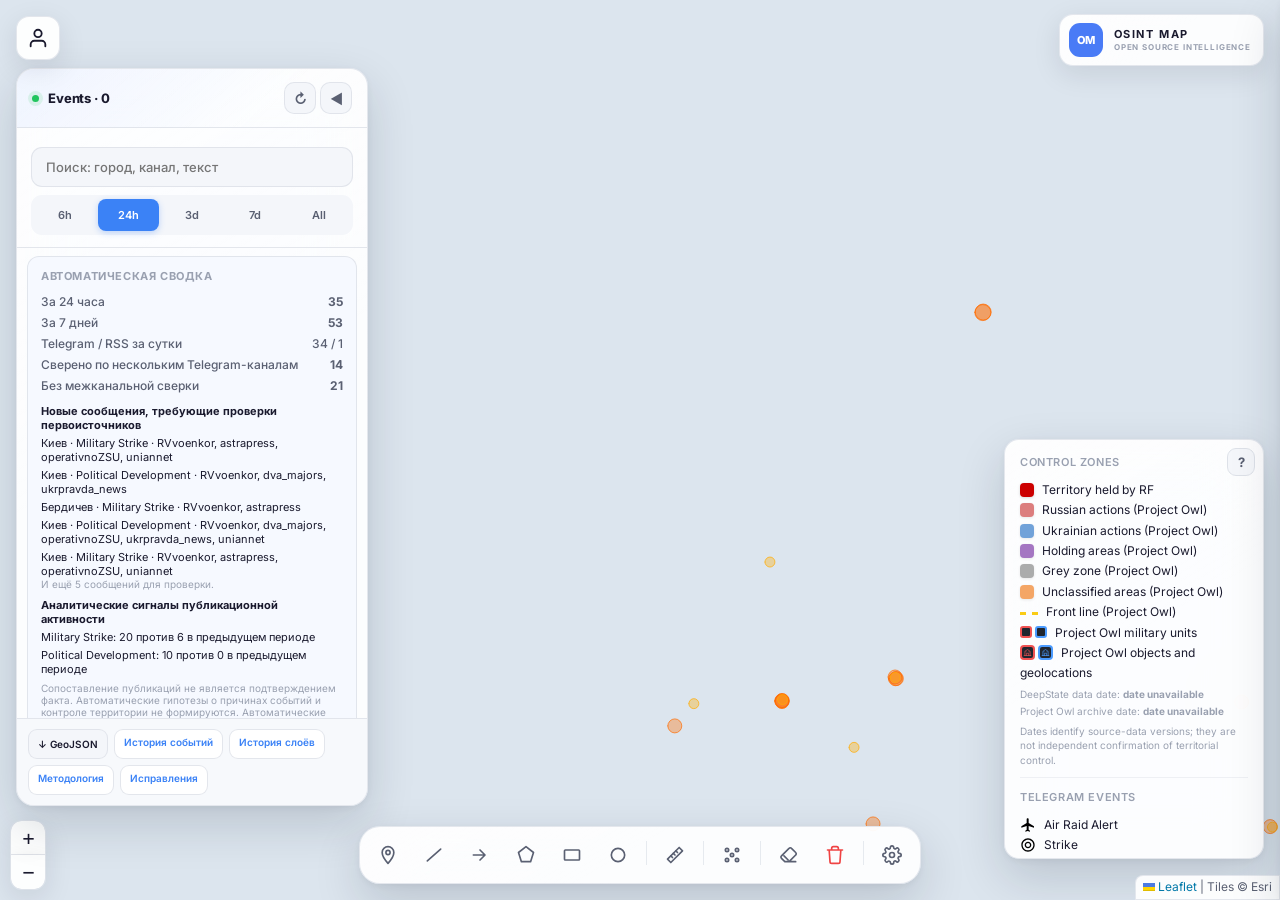
==== index.html @ 864af8da "Polish Project Owl category styling and preserve drawing colours" ====
<!DOCTYPE html>
<html>
<head>
  <meta charset="utf-8" />
  <meta name="viewport" content="width=device-width, initial-scale=1.0, maximum-scale=5.0, user-scalable=yes">
  <title>OSINT-карта</title>
  <link rel="manifest" href="./manifest.json" />
  <link rel="icon" type="image/svg+xml" href="./icon.svg" />
  <link rel="apple-touch-icon" href="./icon.svg" />
  <meta name="theme-color" content="#3b82f6" />
  <meta name="mobile-web-app-capable" content="yes" />
  <meta name="apple-mobile-web-app-capable" content="yes" />
  <meta name="apple-mobile-web-app-status-bar-style" content="black-translucent" />
  <meta name="apple-mobile-web-app-title" content="OSINT" />
  <link rel="stylesheet" href="./lib/leaflet.css" />
  <link rel="stylesheet" href="./lib/leaflet-draw.css" />
  <link rel="stylesheet" href="./lib/markercluster.css" />
  <link rel="stylesheet" href="./lib/markercluster.default.css" />
  <style>
    @import url('https://fonts.googleapis.com/css2?family=Inter:wght@400;500;600;700&display=swap');

    :root {
      --bg-panel: #ffffff;
      --bg-panel-transparent: rgba(255, 255, 255, 0.85);
      --bg-input: #f4f6fa;
      --bg-hover: #e8efff;
      --bg-summary: #f0f6ff;
      --text-main: #1a1a2e;
      --text-secondary: #5a6072;
      --text-muted: #99a0b0;
      --border-light: #eef0f4;
      --border-mid: #dde1e8;
      --border-soft: #f5f6f8;
      --shadow-sm: 0 2px 8px rgba(0, 0, 0, 0.06);
      --shadow-md: 0 4px 16px rgba(0, 0, 0, 0.10);
      --shadow-lg: 0 8px 32px rgba(0, 0, 0, 0.14);
      --shadow-xl: 0 16px 48px rgba(0, 0, 0, 0.18);
      --accent: #3b82f6;
      --accent-hover: #2563eb;
      --accent-soft: #e8efff;
      --tooltip-bg: #1a1a2e;
      --tooltip-color: #ffffff;
      --blur: 14px;
    }

    body.dark {
      --bg-panel: #14141f;
      --bg-panel-transparent: rgba(20, 20, 31, 0.85);
      --bg-input: #1e1e2e;
      --bg-hover: #2a2a3f;
      --bg-summary: #1a1a2a;
      --text-main: #ececf2;
      --text-secondary: #9a9db0;
      --text-muted: #6a6d80;
      --border-light: #262636;
      --border-mid: #363649;
      --border-soft: #1e1e2e;
      --shadow-sm: 0 2px 8px rgba(0, 0, 0, 0.4);
      --shadow-md: 0 4px 16px rgba(0, 0, 0, 0.5);
      --shadow-lg: 0 8px 32px rgba(0, 0, 0, 0.6);
      --shadow-xl: 0 16px 48px rgba(0, 0, 0, 0.7);
      --accent: #60a5fa;
      --accent-hover: #3b82f6;
      --accent-soft: #1e2a45;
      --tooltip-bg: #000000;
      --tooltip-color: #ffffff;
    }
    body.dark-tiles .leaflet-tile {
      filter: invert(1) hue-rotate(180deg) brightness(0.85) contrast(1.1) saturate(0.7);
    }
    * { box-sizing: border-box; -webkit-tap-highlight-color: transparent; }

    html, body {
      margin: 0;
      font-family: 'Inter', system-ui, -apple-system, sans-serif;
      background: var(--bg-panel);
      color: var(--text-main);
      overscroll-behavior: none;
      -webkit-font-smoothing: antialiased;
      -moz-osx-font-smoothing: grayscale;
    }

    ::-webkit-scrollbar { width: 8px; height: 8px; }
    ::-webkit-scrollbar-track { background: transparent; }
    ::-webkit-scrollbar-thumb { background: var(--border-mid); border-radius: 4px; }
    ::-webkit-scrollbar-thumb:hover { background: var(--text-muted); }

    #map { height: 100vh; height: 100dvh; width: 100%; background: var(--bg-input); }

    #errorBox {
      position: fixed; top: 16px; left: 50%; transform: translateX(-50%);
      background: linear-gradient(135deg, #ffebee 0%, #ffcdd2 100%);
      color: #b71c1c; padding: 14px 22px; border-radius: 12px;
      box-shadow: var(--shadow-lg); font-size: 13px; font-weight: 500;
      z-index: 99999; max-width: 90%; display: none;
      backdrop-filter: blur(var(--blur));
    }

    #owlLoader {
      position: fixed; bottom: 100px; left: 50%; transform: translateX(-50%);
      background: var(--bg-panel-transparent); color: var(--text-main);
      backdrop-filter: blur(var(--blur)); -webkit-backdrop-filter: blur(var(--blur));
      padding: 10px 20px; border-radius: 24px; box-shadow: var(--shadow-lg);
      font-size: 13px; font-weight: 500; z-index: 1000; display: none;
      border: 1px solid var(--border-light);
    }
    #owlLoader.open { display: block; }

    #userBtn {
      position: fixed; top: 14px; left: 14px; z-index: 5000;
      width: 46px; height: 46px;
      background: var(--bg-panel-transparent); color: var(--text-main);
      backdrop-filter: blur(var(--blur)); -webkit-backdrop-filter: blur(var(--blur));
      border: 1px solid var(--border-light); border-radius: 14px;
      display: flex; align-items: center; justify-content: center;
      cursor: pointer; box-shadow: var(--shadow-md);
      transition: all 0.2s cubic-bezier(0.4, 0, 0.2, 1);
    }
    #userBtn:hover {
      background: var(--accent); color: #fff; border-color: var(--accent);
      transform: translateY(-2px); box-shadow: var(--shadow-lg);
    }
    #userBtn.logged-in { background: var(--accent); color: #fff; border-color: var(--accent); }
    #userBtn svg {
      width: 22px; height: 22px; stroke: currentColor; stroke-width: 2;
      fill: none; stroke-linecap: round; stroke-linejoin: round;
    }

    #loginOverlay {
      position: fixed; inset: 0; background: rgba(10, 10, 20, 0.6);
      backdrop-filter: blur(6px); -webkit-backdrop-filter: blur(6px);
      z-index: 10000; display: none; align-items: center; justify-content: center;
      animation: fadeIn 0.2s ease;
    }
    #loginOverlay.open { display: flex; }
    @keyframes fadeIn { from { opacity: 0; } to { opacity: 1; } }
    @keyframes slideUp {
      from { opacity: 0; transform: translateY(20px); }
      to { opacity: 1; transform: translateY(0); }
    }
    @keyframes spin { from { transform: rotate(0deg); } to { transform: rotate(360deg); } }
    #loginModal {
      background: var(--bg-panel); color: var(--text-main);
      border-radius: 20px; padding: 28px; width: 360px; max-width: 90vw;
      max-height: 85vh; overflow-y: auto;
      box-shadow: var(--shadow-xl);
      animation: slideUp 0.3s cubic-bezier(0.4, 0, 0.2, 1);
      border: 1px solid var(--border-light);
    }
    #loginModal h3 { margin: 0 0 20px; font-size: 20px; font-weight: 700; letter-spacing: -0.3px; }
    #loginModal label {
      display: block; font-size: 12px; font-weight: 500;
      color: var(--text-secondary); margin-bottom: 6px;
      text-transform: uppercase; letter-spacing: 0.5px;
    }
    #loginModal input[type="email"],
    #loginModal input[type="password"] {
      width: 100%; padding: 12px 14px; margin-bottom: 14px;
      border: 1px solid var(--border-mid); border-radius: 10px;
      background: var(--bg-input); color: var(--text-main);
      font-size: 14px; font-family: inherit; transition: all 0.15s;
    }
    #loginModal input:focus {
      outline: none; border-color: var(--accent);
      box-shadow: 0 0 0 3px var(--accent-soft);
    }
    #loginModal button {
      padding: 11px 18px; border-radius: 10px;
      border: 1px solid var(--border-mid);
      background: var(--bg-input); color: var(--text-main);
      cursor: pointer; font-size: 14px; font-family: inherit;
      font-weight: 500; transition: all 0.15s;
    }
    #loginModal button.primary { background: var(--accent); color: #fff; border-color: var(--accent); }
    #loginModal button.primary:hover { background: var(--accent-hover); border-color: var(--accent-hover); }
    #loginModal button.danger { color: #ef4444; border-color: #fecaca; }
    #loginModal button:hover { opacity: 0.95; transform: translateY(-1px); }
    #loginModal .row { display: flex; gap: 10px; justify-content: flex-end; margin-top: 12px; }
    #loginModal .status {
      padding: 10px 14px; border-radius: 10px; font-size: 13px;
      margin-bottom: 14px; font-weight: 500;
    }
    #loginModal .status.err { background: #fef2f2; color: #b91c1c; border: 1px solid #fecaca; }
    #loginModal .status.ok { background: #f0fdf4; color: #15803d; border: 1px solid #bbf7d0; }
    body.dark #loginModal .status.err { background: #2a1515; border-color: #4a2020; }
    body.dark #loginModal .status.ok { background: #152a15; border-color: #204a20; }
    #loginModal .admin-info {
      padding: 14px; background: var(--bg-summary);
      border-radius: 12px; font-size: 13px; color: var(--text-secondary);
      margin-bottom: 14px; border: 1px solid var(--border-light);
    }
    #loginModal .admin-section {
      border-top: 1px solid var(--border-light);
      padding-top: 16px; margin-top: 16px;
    }
    #loginModal .admin-section h4 {
      margin: 0 0 10px; font-size: 11px; text-transform: uppercase;
      letter-spacing: 0.6px; color: var(--text-muted); font-weight: 600;
    }
    #loginModal .full-btn {
      display: block; width: 100%; margin: 8px 0; text-align: left;
      padding: 12px 16px; background: var(--bg-input);
      border: 1px solid var(--border-mid); border-radius: 10px;
      cursor: pointer; font-size: 13px; font-weight: 500;
      color: var(--text-main); font-family: inherit; transition: all 0.15s;
    }
    #loginModal .full-btn:hover { background: var(--accent-soft); border-color: var(--accent); }

    #zoneEditorPanel {
      position: fixed; top: 72px; left: 72px; z-index: 6000;
      background: var(--bg-panel-transparent); color: var(--text-main);
      backdrop-filter: blur(var(--blur)); -webkit-backdrop-filter: blur(var(--blur));
      border-radius: 16px; padding: 18px; box-shadow: var(--shadow-lg);
      border: 1px solid var(--border-light);
      font-family: inherit; font-size: 13px; width: 260px; display: none;
      animation: slideUp 0.25s cubic-bezier(0.4, 0, 0.2, 1);
    }
    #zoneEditorPanel.open { display: block; }
    #zoneEditorPanel h4 {
      margin: 0 0 12px; font-size: 11px; text-transform: uppercase;
      letter-spacing: 0.6px; color: var(--text-muted); font-weight: 600;
      border-bottom: 1px solid var(--border-light); padding-bottom: 8px;
    }
    #zoneEditorPanel .cat-btn {
      display: flex; align-items: center; gap: 10px;
      padding: 10px 12px; margin: 6px 0;
      border: 2px solid transparent; border-radius: 10px;
      background: var(--bg-input); cursor: pointer;
      font-size: 13px; font-weight: 500; color: var(--text-main);
      transition: all 0.15s;
    }
    #zoneEditorPanel .cat-btn:hover { background: var(--bg-hover); transform: translateX(2px); }
    #zoneEditorPanel .cat-btn.active { border-color: var(--accent); background: var(--accent-soft); }
    body.dark #zoneEditorPanel .cat-btn.active { background: #1e2a45; }
    #zoneEditorPanel .swatch {
      width: 20px; height: 20px; border-radius: 6px;
      border: 2px solid rgba(255, 255, 255, 0.5);
      box-shadow: 0 1px 3px rgba(0, 0, 0, 0.2);
    }
    #zoneEditorPanel .zone-actions {
      margin-top: 14px; padding-top: 12px;
      border-top: 1px solid var(--border-light);
    }
    #zoneEditorPanel .zone-actions button {
      display: block; width: 100%; margin: 6px 0; padding: 10px;
      border: 1px solid var(--border-mid); background: var(--bg-input);
      color: var(--text-main); border-radius: 10px;
      cursor: pointer; font-size: 12px; font-weight: 500;
      font-family: inherit; transition: all 0.15s;
    }
    #zoneEditorPanel .zone-actions button:hover { background: var(--accent-soft); border-color: var(--accent); }
    #zoneEditorPanel .zone-actions button.danger { color: #ef4444; border-color: #fecaca; }
    body.dark #zoneEditorPanel .zone-actions button.danger { border-color: #4a2020; }
    #zoneEditorPanel .hint {
      margin-top: 10px; padding: 10px; background: var(--bg-summary);
      border-radius: 10px; font-size: 11px; color: var(--text-secondary);
      line-height: 1.5; border: 1px solid var(--border-light);
    }

    .lang-switch {
      display: flex; gap: 4px; margin-bottom: 12px;
      background: var(--bg-input); padding: 4px; border-radius: 10px;
    }
    .lang-btn {
      flex: 1; padding: 7px 10px; border: none; background: transparent;
      color: var(--text-secondary); border-radius: 7px;
      cursor: pointer; font-size: 12px; font-weight: 600;
      font-family: inherit; text-align: center; transition: all 0.2s;
    }
    .lang-btn.active {
      background: var(--accent); color: #fff;
      box-shadow: 0 2px 6px rgba(59, 130, 246, 0.3);
    }
    .opacity-row { display: flex; align-items: center; gap: 10px; padding: 6px 0; }
    .opacity-row label {
      flex: 0 0 auto; font-size: 12px; font-weight: 500;
      color: var(--text-secondary);
    }
    .opacity-row input[type="range"] {
      flex: 1; cursor: pointer; accent-color: var(--accent); height: 4px;
    }
    .opacity-row .opacity-value {
      flex: 0 0 44px; text-align: right; font-size: 12px;
      font-weight: 600; color: var(--text-secondary);
      font-variant-numeric: tabular-nums;
    }
    .mode-toggle {
      display: flex; gap: 4px; margin-top: 8px;
      background: var(--bg-input); padding: 4px; border-radius: 10px;
    }
    .mode-toggle button {
      flex: 1; padding: 7px 8px; border: none; background: transparent;
      color: var(--text-secondary); border-radius: 7px;
      cursor: pointer; font-size: 12px; font-weight: 600;
      font-family: inherit; transition: all 0.2s;
    }
    .mode-toggle button.active {
      background: var(--bg-panel); color: var(--text-main);
      box-shadow: var(--shadow-sm);
    }
        .info.legend {
      background: var(--bg-panel-transparent); color: var(--text-main);
      backdrop-filter: blur(var(--blur)); -webkit-backdrop-filter: blur(var(--blur));
      padding: 14px 16px; border-radius: 16px;
      box-shadow: var(--shadow-lg); border: 1px solid var(--border-light);
      font-size: 12px; line-height: 1.7; max-width: 250px;
      max-height: calc(50vh - 30px); overflow-y: auto;
      position: relative;
    }
    .info.legend h4 {
      margin: 0 0 8px; font-size: 11px; text-transform: uppercase;
      letter-spacing: 0.6px; color: var(--text-muted); font-weight: 600;
      padding-right: 32px;
    }
    .info.legend hr { border: none; border-top: 1px solid var(--border-light); margin: 10px 0; }
    .info.legend i {
      width: 14px; height: 14px; float: left; margin-right: 8px;
      margin-top: 3px; opacity: 1; border-radius: 4px;
      display: inline-block; box-shadow: 0 1px 3px rgba(0, 0, 0, 0.15);
    }
    .info.legend .legend-svg {
      width: 16px; height: 16px; float: left;
      margin-right: 8px; margin-top: 2px;
    }
    .info.legend .legend-svg svg { width: 100%; height: 100%; }
    .info.legend .legend-line-swatch {
      width: 18px; height: 0; float: left; margin: 10px 8px 0 0;
      border-top: 3px dashed #facc15; display: inline-block;
    }
    .info.legend .legend-position-swatches {
      display: inline-flex; align-items: center; gap: 3px;
      float: left; margin: 3px 8px 0 0;
    }
    .info.legend .legend-position-swatch {
      display: inline-block; width: 12px; height: 12px; box-sizing: border-box;
      border: 2px solid currentColor; border-radius: 3px;
      background: rgba(18, 24, 34, 0.94);
    }
    .info.legend .legend-position-swatch--russian { color: #f05252; }
    .info.legend .legend-position-swatch--ukrainian { color: #4b9bff; }
    .info.legend .legend-site-swatches {
      display: inline-flex; align-items: center; gap: 3px;
      float: left; margin: 2px 8px 0 0;
    }
    .info.legend .legend-site-swatch {
      display: inline-flex; align-items: center; justify-content: center;
      width: 15px; height: 15px; box-sizing: border-box;
      border: 2px solid currentColor; border-radius: 4px;
      background: rgba(18, 24, 34, 0.94);
    }
    .info.legend .legend-site-swatch--russian { color: #f05252; }
    .info.legend .legend-site-swatch--ukrainian { color: #4b9bff; }
    .info.legend .legend-site-swatch svg {
      width: 9px; height: 9px; fill: none; stroke: currentColor;
      stroke-width: 1.7; stroke-linecap: round; stroke-linejoin: round;
    }
    .info.legend .legend-freshness {
      color: var(--text-muted); font-size: 10px; line-height: 1.45;
      margin-top: 3px; overflow-wrap: anywhere;
    }
    .info.legend .legend-caveat {
      color: var(--text-muted); font-size: 10px; line-height: 1.45;
      margin-top: 5px;
    }
    .info.legend .legend-toggle {
      position: absolute; top: 8px; right: 8px;
      width: 26px; height: 26px;
      border: 1px solid var(--border-mid);
      background: var(--bg-input); color: var(--text-secondary);
      border-radius: 50%; cursor: pointer; font-size: 13px; font-weight: 700;
      font-family: inherit;
      display: flex; align-items: center; justify-content: center;
      transition: all 0.15s; z-index: 10;
    }
    .info.legend .legend-toggle:hover {
      background: var(--accent); color: #fff; border-color: var(--accent);
    }
    .info.legend.collapsed {
      padding: 6px; max-width: none; border-radius: 50%;
      width: 40px; height: 40px; min-height: 40px;
    }
    .info.legend.collapsed .legend-body { display: none; }
    .info.legend.collapsed .legend-toggle {
      position: static; width: 26px; height: 26px; margin: 1px auto;
    }

    #eventsPanel {
      position: fixed; left: 72px; top: 14px; bottom: 110px; width: 300px;
      background: var(--bg-panel-transparent); color: var(--text-main);
      backdrop-filter: blur(var(--blur)); -webkit-backdrop-filter: blur(var(--blur));
      border-radius: 16px; box-shadow: var(--shadow-lg);
      border: 1px solid var(--border-light);
      z-index: 1000; display: flex; flex-direction: column; font-size: 13px;
      animation: slideUp 0.3s cubic-bezier(0.4, 0, 0.2, 1);
    }
    #eventsPanel .panel-header {
      padding: 14px 18px; border-bottom: 1px solid var(--border-light);
      font-weight: 700; font-size: 14px; letter-spacing: -0.2px;
      display: flex; justify-content: space-between; align-items: center;
    }
    #eventsPanel .panel-header .header-actions {
      display: flex; gap: 4px; align-items: center;
    }
    #eventsPanel .panel-header .toggle-btn {
      cursor: pointer; font-size: 14px; color: var(--text-muted);
      background: var(--bg-input); border: none; border-radius: 8px;
      width: 28px; height: 28px; display: flex;
      align-items: center; justify-content: center; transition: all 0.15s;
    }
    #eventsPanel .panel-header .toggle-btn:hover { background: var(--accent); color: #fff; }
    #eventsPanel .panel-header #btnRefreshEvents.spinning {
      animation: spin 0.8s linear infinite;
      background: var(--accent); color: #fff;
    }

    #eventsPanel .panel-body { flex: 1; overflow-y: auto; padding: 8px 0; }
    #eventsPanel .event-item {
      padding: 12px 18px; border-bottom: 1px solid var(--border-soft);
      cursor: pointer; transition: all 0.15s;
    }
    #eventsPanel .event-item:hover { background: var(--bg-hover); padding-left: 22px; }
    #eventsPanel .event-item .evt-type {
      font-weight: 600; font-size: 12px; margin-bottom: 4px;
      display: flex; align-items: center; gap: 8px;
    }
    #eventsPanel .event-item .evt-type svg { width: 14px; height: 14px; flex: 0 0 auto; }
    #eventsPanel .event-item .evt-loc {
      font-size: 12px; color: var(--text-secondary);
      margin-bottom: 3px; font-weight: 500;
    }
    #eventsPanel .event-item .evt-time {
      font-size: 10px; color: var(--text-muted);
      font-variant-numeric: tabular-nums;
    }
    #eventsPanel .event-item .evt-country {
      display: inline-block; font-size: 10px; padding: 2px 8px;
      border-radius: 5px; margin-left: auto; font-weight: 700;
      letter-spacing: 0.3px;
    }
    #eventsPanel .event-item .evt-country.ua { background: rgba(59, 130, 246, 0.15); color: #2563eb; }
    #eventsPanel .event-item .evt-country.ru { background: rgba(239, 68, 68, 0.15); color: #dc2626; }
    #eventsPanel .event-item .evt-country.osint { background: var(--bg-input); color: var(--text-secondary); }
    body.dark #eventsPanel .event-item .evt-country.ua { background: rgba(59, 130, 246, 0.25); color: #93c5fd; }
    body.dark #eventsPanel .event-item .evt-country.ru { background: rgba(239, 68, 68, 0.25); color: #fca5a5; }
    #eventsPanel .events-filters {
      padding: 12px 18px; border-bottom: 1px solid var(--border-light);
      background: transparent;
    }
    #eventsPanel .event-tools {
      flex: 0 0 auto; display: flex; flex-wrap: wrap; align-items: center;
      gap: 8px; padding: 10px 12px; border-top: 1px solid var(--border-light);
      font-size: 11px; color: var(--text-secondary);
    }
    #eventsPanel .event-tools a { color: var(--accent); text-decoration: none; font-weight: 600; }
    #eventsPanel .event-tools a:hover { text-decoration: underline; }
    #eventsPanel .event-tools button {
      border: 1px solid var(--border-mid); border-radius: 7px; padding: 6px 8px;
      background: var(--bg-input); color: var(--text-main); cursor: pointer;
      font: inherit; font-weight: 600;
    }
    #eventsPanel .event-tools button:hover { border-color: var(--accent); }
    #eventsPanel .event-item.cross-side {
      background: rgba(16, 185, 129, 0.08);
      border-left: 3px solid #10b981; padding-left: 15px;
    }
    #eventsPanel .evt-source { font-size: 10px; color: var(--text-muted); margin-top: 4px; }
    .source-meta { margin: 7px 0; padding: 7px 9px; border-radius: 7px; background: var(--bg-input); font-size: 11px; }
    .source-meta .not-verified { display: inline-block; margin-top: 4px; padding: 2px 6px; border-radius: 4px; background: rgba(245, 158, 11, .15); color: #b45309; font-weight: 700; }
    .source-meta .verified { display: inline-block; margin-top: 4px; padding: 2px 6px; border-radius: 4px; background: rgba(16, 185, 129, .13); color: #047857; font-weight: 700; }
    .evt-verification { display: inline-block; margin-left: 5px; padding: 1px 5px; border-radius: 4px; font-size: 10px; font-weight: 700; }
    .evt-verification.verified { background: rgba(16, 185, 129, .13); color: #047857; }
    .evt-verification.not-verified { background: rgba(245, 158, 11, .15); color: #b45309; }
    .cross-side-signal { margin-top: 5px; padding: 7px 9px; border-radius: 7px; background: rgba(16, 185, 129, .12); border: 1px solid rgba(16, 185, 129, .45); color: #047857; font-weight: 700; }
    body.dark .source-meta .not-verified { color: #fbbf24; }
    body.dark .cross-side-signal { color: #6ee7b7; }
    #eventsPanel .events-filters input {
      width: 100%; padding: 10px 14px;
      border: 1px solid var(--border-mid); border-radius: 10px;
      background: var(--bg-input); color: var(--text-main);
      font-size: 13px; font-family: inherit; font-weight: 500;
      margin-bottom: 8px; box-sizing: border-box; transition: all 0.15s;
    }
    #eventsPanel .events-filters input:focus {
      outline: none; border-color: var(--accent);
      box-shadow: 0 0 0 3px var(--accent-soft);
    }
    .time-chips {
      display: flex; gap: 4px;
      background: var(--bg-input); padding: 4px; border-radius: 10px;
    }
    .time-chip {
      flex: 1; padding: 7px 4px; border: none; background: transparent;
      color: var(--text-secondary); border-radius: 7px;
      cursor: pointer; font-size: 12px; font-weight: 600;
      font-family: inherit; transition: all 0.15s; white-space: nowrap;
    }
    .time-chip:hover { color: var(--text-main); }
    .time-chip.active {
      background: var(--accent); color: #fff;
      box-shadow: 0 2px 6px rgba(59, 130, 246, 0.3);
    }
    #eventsPanel .summary-box {
      padding: 12px 18px; background: var(--bg-summary);
      border-bottom: 1px solid var(--border-light); font-size: 12px;
    }
    #eventsPanel .summary-box .last-update {
      font-size: 11px; color: var(--text-muted);
      margin-bottom: 8px; font-weight: 500;
    }
    #eventsPanel .summary-box .summary-title {
      font-weight: 700; font-size: 11px; text-transform: uppercase;
      letter-spacing: 0.6px; color: var(--text-muted); margin-bottom: 8px;
    }
    #eventsPanel .summary-box .summary-line {
      display: flex; justify-content: space-between; padding: 3px 0;
      color: var(--text-secondary); align-items: center; font-weight: 500;
    }
    #eventsPanel .summary-box .summary-line svg {
      width: 13px; height: 13px; margin-right: 8px; flex: 0 0 auto;
    }
    #eventsPanel.collapsed { width: 52px; }
    #eventsPanel.collapsed .panel-body,
    #eventsPanel.collapsed .panel-header span { display: none; }
    #eventsPanel.collapsed .panel-header { padding: 14px 12px; justify-content: center; }
    #eventsPanel.collapsed .panel-header .toggle-btn { display: flex; }
    #eventsPanel.collapsed .panel-header #btnRefreshEvents { display: none; }

    #zoneEditBar {
      position: fixed; bottom: 90px; left: 50%; transform: translateX(-50%);
      background: var(--bg-panel-transparent); color: var(--text-main);
      backdrop-filter: blur(var(--blur)); -webkit-backdrop-filter: blur(var(--blur));
      padding: 14px 18px; border-radius: 16px;
      box-shadow: var(--shadow-xl); display: none;
      gap: 12px; align-items: center; z-index: 8000; font-size: 13px;
      border: 2px solid var(--accent); max-width: calc(100vw - 40px);
      flex-wrap: wrap; justify-content: center;
      animation: slideUp 0.3s cubic-bezier(0.4, 0, 0.2, 1);
    }
    #zoneEditBar.open { display: flex; }
    #zoneEditBar .info {
      flex: 1 1 100%; text-align: center; font-size: 12px;
      font-weight: 500; color: var(--text-secondary);
      margin-bottom: 6px; min-width: 100%;
    }
    #zoneEditBar button {
      padding: 11px 20px; border-radius: 10px; font-size: 14px;
      font-weight: 600; cursor: pointer; border: none;
      transition: all 0.15s; min-height: 46px; font-family: inherit;
    }
    #zoneEditBar button.save {
      background: var(--accent); color: #fff;
      box-shadow: 0 4px 12px rgba(59, 130, 246, 0.35);
    }
    #zoneEditBar button.save:hover {
      background: var(--accent-hover); transform: translateY(-2px);
      box-shadow: 0 6px 20px rgba(59, 130, 246, 0.45);
    }
    #zoneEditBar button.cancel {
      background: var(--bg-input); color: #ef4444;
      border: 1px solid #fecaca;
    }
    body.dark #zoneEditBar button.cancel { border-color: #4a2020; }
    #zoneEditBar button.cancel:hover { background: #fef2f2; transform: translateY(-2px); }
    body.dark #zoneEditBar button.cancel:hover { background: #2a1515; }

    #toolbar {
      position: fixed; bottom: 20px; left: 50%; transform: translateX(-50%);
      background: var(--bg-panel-transparent);
      backdrop-filter: blur(var(--blur)); -webkit-backdrop-filter: blur(var(--blur));
      border-radius: 14px; padding: 8px; box-shadow: var(--shadow-lg);
      border: 1px solid var(--border-light);
      display: flex; gap: 6px; z-index: 1000; flex-wrap: wrap;
      justify-content: center; max-width: calc(100vw - 40px);
    }
    #toolbar button {
      width: 44px; height: 44px; flex: 0 0 auto; border: none;
      background: transparent; color: var(--tool-accent, var(--text-main)); border-radius: 10px;
      cursor: pointer; display: flex; align-items: center; justify-content: center;
      padding: 0; transition: all 0.15s cubic-bezier(0.4, 0, 0.2, 1);
      position: relative;
    }
    #toolbar button:hover { background: var(--tool-accent, var(--accent)); color: #fff; transform: translateY(-2px); }
    #toolbar button.active {
      background: var(--tool-accent, var(--accent)); color: #fff;
      box-shadow: 0 4px 12px rgba(59, 130, 246, 0.4);
    }
    #toolbar button.danger { color: #ef4444; }
    #toolbar button.danger:hover { background: #ef4444; color: #fff; }
    #toolbar button.donate-btn { color: #10b981; }
    #toolbar button.donate-btn:hover { background: #10b981; color: #fff; }
    #toolbar button .tooltip {
      position: absolute; bottom: 100%; left: 50%; transform: translateX(-50%);
      background: var(--tooltip-bg); color: var(--tooltip-color);
      padding: 6px 10px; border-radius: 8px; font-size: 11px;
      font-weight: 600; white-space: nowrap; opacity: 0;
      pointer-events: none; transition: opacity 0.2s, transform 0.2s;
      margin-bottom: 8px; z-index: 9999; box-shadow: var(--shadow-md);
    }
    #toolbar button:hover .tooltip { opacity: 1; transform: translateX(-50%) translateY(-4px); }
    #toolbar .sep { width: 1px; background: var(--border-mid); margin: 6px 4px; flex: 0 0 auto; }
    #toolbar button svg {
      width: 20px; height: 20px; stroke: currentColor; stroke-width: 2;
      fill: none; stroke-linecap: round; stroke-linejoin: round;
      display: block; pointer-events: none;
    }

    #toolbar.compact {padding:5px;gap:3px;border-radius:12px} #toolbar.compact button{width:36px;height:36px;border-radius:8px}
    #toolbar.compact button svg{width:17px;height:17px}
    .settings-hint{color:var(--text-muted);line-height:1.5;margin:4px 0 10px}
    .preset-grid{display:grid;grid-template-columns:repeat(2,minmax(0,1fr));gap:7px}
    .preset-grid button,.reset-ui-btn{border:1px solid var(--border-mid);background:var(--bg-input);color:var(--text-main);padding:9px;border-radius:9px;cursor:pointer;font:inherit}
    .tool-color-grid{display:grid;grid-template-columns:1fr 1fr;gap:4px 12px;margin-top:10px}
    .settings-body .tool-color-item{justify-content:space-between;gap:6px;font-size:11px}
    .tool-color-item input{width:30px;height:26px;padding:2px;border:1px solid var(--border-mid);border-radius:7px;background:transparent}
    .reset-ui-btn{margin-top:10px;width:100%}.about-project{color:var(--text-secondary);line-height:1.6;font-size:12px}
    .about-project p{margin:8px 0}.about-project a{color:var(--accent);text-decoration:none}
    body.reduce-motion *,body.reduce-motion *:before,body.reduce-motion *:after{animation-duration:.01ms!important;animation-iteration-count:1!important;transition-duration:.01ms!important;scroll-behavior:auto!important}
    @media(max-width:768px){#toolbar.compact button{width:43px;height:43px}#toolbar.compact button svg{width:21px;height:21px}#settingsPanel{width:min(420px,100vw);max-width:100vw}}
    /* Панель настроек */
    #settingsOverlay {
      position: fixed; inset: 0;
      background: rgba(10, 10, 20, 0.35);
      backdrop-filter: blur(3px); -webkit-backdrop-filter: blur(3px);
      z-index: 5500; display: none; opacity: 0; transition: opacity 0.2s;
    }
    #settingsOverlay.open { display: block; opacity: 1; }
    #settingsPanel {
      position: fixed; top: 0; right: 0; bottom: 0;
      width: 340px; max-width: 92vw;
      background: var(--bg-panel); color: var(--text-main);
      border-left: 1px solid var(--border-light);
      box-shadow: var(--shadow-xl); z-index: 5600;
      display: flex; flex-direction: column;
      transform: translateX(100%);
      transition: transform 0.25s cubic-bezier(0.4, 0, 0.2, 1);
    }
    #settingsPanel.open { transform: translateX(0); }
    .settings-header {
      padding: 18px 20px; border-bottom: 1px solid var(--border-light);
      display: flex; justify-content: space-between; align-items: center;
      font-weight: 700; font-size: 16px;
    }
    .settings-header button {
      width: 32px; height: 32px; border: none;
      background: var(--bg-input); color: var(--text-main);
      border-radius: 8px; cursor: pointer; font-size: 14px;
      transition: all 0.15s;
    }
    .settings-header button:hover { background: var(--accent); color: #fff; }
    .settings-body {
      flex: 1; overflow-y: auto; padding: 18px 20px 30px; font-size: 13px;
    }
    .settings-body h4 {
      margin: 20px 0 10px; font-size: 11px; text-transform: uppercase;
      letter-spacing: 0.6px; color: var(--text-muted); font-weight: 600;
      border-bottom: 1px solid var(--border-light); padding-bottom: 6px;
    }
    .settings-body h4:first-child { margin-top: 0; }
    .settings-body label {
      display: flex; align-items: center; padding: 8px 0;
      cursor: pointer; font-size: 13px; font-weight: 500; gap: 8px;
    }
    .settings-body label:hover { color: var(--accent); }
    .settings-body label input[type="checkbox"] {
      margin: 0; width: 16px; height: 16px;
      cursor: pointer; accent-color: var(--accent);
    }
    .settings-body hr {
      border: none; border-top: 1px solid var(--border-light); margin: 16px 0;
    }

    .event-icon {
      display: flex; align-items: center; justify-content: center;
      width: 32px; height: 32px; border-radius: 50%;
      border: 3px solid #fff; box-shadow: 0 3px 10px rgba(0, 0, 0, 0.35);
      cursor: pointer; transition: transform 0.2s cubic-bezier(0.4, 0, 0.2, 1);
    }
    .event-icon:hover { transform: scale(1.15) translateY(-2px); }
    .event-icon svg { width: 16px; height: 16px; fill: #fff; display: block; pointer-events: none; }
    body.dark .event-icon { border-color: #14141f; }


    .owl-unit-marker {
      width: 24px; height: 24px; box-sizing: border-box;
      display: flex; align-items: center; justify-content: center;
      border: 2px solid var(--owl-unit-color); border-radius: 5px;
      background: rgba(18, 24, 34, 0.94); color: var(--owl-unit-color);
      box-shadow: 0 2px 7px rgba(0, 0, 0, 0.45);
      cursor: pointer;
    }
    .owl-unit-marker--russian { --owl-unit-color: #f05252; }
    .owl-unit-marker--ukrainian { --owl-unit-color: #4b9bff; }
    .owl-unit-marker--unknown { --owl-unit-color: #c4cbd4; }
    .owl-unit-marker svg {
      width: 16px; height: 16px; display: block; pointer-events: none;
      fill: none; stroke: currentColor; stroke-width: 1.7;
      stroke-linecap: round; stroke-linejoin: round;
    }

    .measure-tooltip {
      background: linear-gradient(135deg, #ec4899 0%, #db2777 100%) !important;
      color: #fff !important; border: none !important;
      padding: 5px 12px !important; border-radius: 8px !important;
      font-size: 12px !important; font-weight: 700 !important;
      box-shadow: 0 4px 12px rgba(236, 72, 153, 0.4) !important;
      white-space: nowrap !important; font-family: inherit !important;
    }
    .measure-tooltip::before { display: none !important; }

    .leaflet-control-zoom a {
      border-radius: 10px !important; width: 40px !important;
      height: 40px !important; line-height: 40px !important;
      font-size: 20px !important; font-weight: 500 !important;
      transition: all 0.15s; box-shadow: var(--shadow-md) !important;
    }
    .leaflet-control-zoom a:hover { background: var(--accent) !important; color: #fff !important; }
    .leaflet-control-zoom a:first-child { border-radius: 10px 10px 0 0 !important; }
    .leaflet-control-zoom a:last-child { border-radius: 0 0 10px 10px !important; border-top: none; }
    body.dark .leaflet-control-zoom a {
      background: var(--bg-panel-transparent) !important;
      backdrop-filter: blur(var(--blur)); color: var(--text-main);
      border-color: var(--border-light);
    }

    .leaflet-popup-content-wrapper {
      background: var(--bg-panel); color: var(--text-main);
      border-radius: 14px; box-shadow: var(--shadow-lg);
      border: 1px solid var(--border-light); padding: 0;
    }
    .leaflet-popup-content {
      margin: 16px 18px; font-family: inherit;
      font-size: 13px; line-height: 1.5;
      max-height: 68vh; max-height: min(68vh, 540px);
      overflow-y: auto; overscroll-behavior: contain;
    }
    .leaflet-popup-content b { font-weight: 700; font-size: 14px; }
    .leaflet-popup-content small { font-size: 11px; color: var(--text-muted); }
    .leaflet-popup-content a { color: var(--accent); font-weight: 600; text-decoration: none; }
    .leaflet-popup-content a:hover { text-decoration: underline; }
    .leaflet-popup-tip { background: var(--bg-panel); box-shadow: none; border: 1px solid var(--border-light); }

    .zone-btn-edit, .zone-btn-delete { font-family: inherit !important; font-weight: 600 !important; transition: all 0.15s !important; }
    .zone-btn-edit:hover { background: var(--accent) !important; color: #fff !important; transform: translateY(-1px); }
    .zone-btn-delete:hover { background: #ef4444 !important; color: #fff !important; transform: translateY(-1px); }

    #mobileToggle {
      display: flex; position: fixed; top: 12px; right: 12px;
      z-index: 5000; gap: 10px;
    }
    #mobileToggle button {
      width: 50px; height: 50px;
      background: var(--bg-panel-transparent); color: var(--text-main);
      backdrop-filter: blur(var(--blur)); -webkit-backdrop-filter: blur(var(--blur));
      border: 1px solid var(--border-light); border-radius: 14px;
      display: flex; align-items: center; justify-content: center;
      cursor: pointer; box-shadow: var(--shadow-md);
      transition: all 0.2s cubic-bezier(0.4, 0, 0.2, 1);
    }
    #mobileToggle button:hover {
      background: var(--accent); color: #fff;
      border-color: var(--accent); transform: translateY(-2px);
    }
    #mobileToggle button.active {
      background: var(--accent); color: #fff; border-color: var(--accent);
      box-shadow: 0 4px 12px rgba(59, 130, 246, 0.4);
    }
    #mobileToggle button svg {
      width: 24px; height: 24px; stroke: currentColor; stroke-width: 2;
      fill: none; stroke-linecap: round; stroke-linejoin: round;
    }

    @media (min-width: 769px) { #mobileToggle { display: none; } }

    @media (max-width: 768px) {
      #eventsPanel {
        left: 0; right: 0; top: 72px; bottom: 0; width: auto;
        border-radius: 20px 20px 0 0; z-index: 4000; display: none;
      }
      body.show-events #eventsPanel { display: flex; }
      .info.legend { display: none; }
      #toolbar { display: none; }
      body.show-tools #toolbar {
        display: flex; left: 10px; right: 10px; bottom: 10px;
        transform: none; max-width: none; padding: 10px; gap: 8px;
        border-radius: 16px; justify-content: center;
        flex-wrap: wrap; z-index: 4000;
      }
      #toolbar button { width: 54px; height: 54px; border-radius: 12px; }
      #toolbar button svg { width: 26px; height: 26px; }
      #toolbar button .tooltip { display: none; }
      #toolbar .sep { display: none; }
      .leaflet-control-zoom { display: none !important; }
      .event-icon { width: 38px; height: 38px; border-width: 3px; }
      .event-icon svg { width: 20px; height: 20px; }
      #userBtn { top: 12px; left: 12px; width: 50px; height: 50px; }
      #loginModal {
        width: 100vw; max-width: 100vw; max-height: 100vh;
        height: auto; border-radius: 0; padding: 28px 20px;
      }
      #loginModal h3 { font-size: 22px; margin-bottom: 24px; }
      #loginModal label { font-size: 13px; }
      #loginModal input[type="email"],
      #loginModal input[type="password"] { padding: 15px 16px; font-size: 16px; margin-bottom: 18px; }
      #loginModal button { padding: 15px 20px; font-size: 16px; min-height: 52px; flex: 1; }
      #loginModal .row { gap: 12px; margin-top: 18px; }
      #loginModal .full-btn { padding: 16px 18px; font-size: 15px; min-height: 54px; }
      #zoneEditorPanel {
        top: 72px; left: 10px; right: 10px; width: auto;
        max-height: calc(100vh - 90px); overflow-y: auto;
        padding: 18px; border-radius: 16px;
      }
      #zoneEditorPanel h4 { font-size: 12px; margin-bottom: 14px; }
      #zoneEditorPanel .cat-btn { padding: 14px; min-height: 54px; font-size: 15px; gap: 12px; margin: 8px 0; }
      #zoneEditorPanel .swatch { width: 24px; height: 24px; border-radius: 7px; }
      #zoneEditorPanel .zone-actions button { padding: 14px 12px; min-height: 52px; font-size: 14px; margin: 8px 0; }
      #zoneEditorPanel .hint { font-size: 12px; padding: 12px; margin-top: 12px; line-height: 1.5; }
      .leaflet-popup-content button.zone-btn-edit,
      .leaflet-popup-content button.zone-btn-delete {
        padding: 12px 14px !important; font-size: 14px !important; min-height: 46px !important;
      }
      #zoneEditBar { bottom: 90px; padding: 12px 14px; gap: 10px; max-width: calc(100vw - 20px); }
      #zoneEditBar button { padding: 13px 18px; font-size: 15px; min-height: 50px; flex: 1; }
    }

    @media (max-width: 480px) {
      #eventsPanel { width: auto; }
      #eventsPanel.collapsed { width: 52px; }
      #toolbar button { width: 48px; height: 48px; }
      #toolbar button svg { width: 22px; height: 22px; }
      .event-icon { width: 34px; height: 34px; }
      .event-icon svg { width: 18px; height: 18px; }
    }

    #zoneAIOverlay {
      position: fixed; inset: 0; z-index: 12000; display: none;
      align-items: center; justify-content: center;
      padding: 16px; background: rgba(10, 10, 20, 0.62);
      backdrop-filter: blur(5px); -webkit-backdrop-filter: blur(5px);
    }
    #zoneAIOverlay.open { display: flex; }
    #zoneAIModal {
      width: min(760px, 96vw); max-height: 88vh; overflow-y: auto;
      background: var(--bg-panel); color: var(--text-main);
      border: 1px solid var(--border-light); border-radius: 18px;
      box-shadow: var(--shadow-xl); padding: 22px;
    }
    #zoneAIModal .zone-ai-header {
      display: flex; align-items: center; justify-content: space-between; gap: 12px;
      margin-bottom: 8px;
    }
    #zoneAIModal h3 { margin: 0; font-size: 18px; letter-spacing: -0.2px; }
    #zoneAIModal .zone-ai-close {
      width: 36px; height: 36px; border-radius: 10px; border: 1px solid var(--border-mid);
      color: var(--text-main); background: var(--bg-input); cursor: pointer; font-size: 18px;
    }
    #zoneAIModal .zone-ai-intro, #zoneAIModal .zone-ai-note {
      color: var(--text-secondary); font-size: 12px; line-height: 1.55;
    }
    #zoneAIInstruction {
      display: block; width: 100%; min-height: 104px; resize: vertical;
      margin: 12px 0; padding: 12px 14px; border: 1px solid var(--border-mid);
      border-radius: 12px; background: var(--bg-input); color: var(--text-main);
      font: inherit; font-size: 13px; line-height: 1.5;
    }
    #zoneAIInstruction:focus { outline: none; border-color: var(--accent); box-shadow: 0 0 0 3px var(--accent-soft); }
    #zoneAIModal .zone-ai-actions { display: flex; gap: 8px; flex-wrap: wrap; margin: 10px 0; }
    #zoneAIModal .zone-ai-actions button, #zoneAIModal .zone-ai-proposal button {
      padding: 9px 12px; border: 1px solid var(--border-mid); border-radius: 9px;
      background: var(--bg-input); color: var(--text-main); cursor: pointer;
      font: inherit; font-size: 12px; font-weight: 600;
    }
    #zoneAIModal .zone-ai-actions button.primary,
    #zoneAIModal .zone-ai-proposal button.primary {
      background: var(--accent); color: #fff; border-color: var(--accent);
    }
    #zoneAIModal button:disabled { opacity: .55; cursor: wait; }
    #zoneAIStatus { margin: 10px 0; font-size: 12px; line-height: 1.5; color: var(--text-secondary); white-space: pre-wrap; }
    #zoneAIStatus.error { color: #dc2626; }
    #zoneAIStatus.success { color: #15803d; }
    #zoneAIResults { display: grid; gap: 10px; margin-top: 10px; }
    #zoneAIResults .zone-ai-proposal {
      border: 1px solid var(--border-light); border-radius: 12px;
      padding: 14px; background: var(--bg-panel);
    }
    #zoneAIResults .zone-ai-proposal h4 { margin: 0 0 7px; font-size: 14px; }
    #zoneAIResults .zone-ai-proposal p { margin: 6px 0; font-size: 12px; line-height: 1.5; color: var(--text-secondary); white-space: pre-wrap; }
    #zoneAIResults .zone-ai-proposal .zone-ai-meta { font-size: 11px; color: var(--text-muted); margin-bottom: 8px; }
    #zoneAIResults .zone-ai-proposal .zone-ai-proposal-actions { display: flex; gap: 8px; flex-wrap: wrap; margin-top: 10px; }
    @media (max-width: 600px) {
      #zoneAIOverlay { padding: 8px; align-items: flex-end; }
      #zoneAIModal { width: 100%; max-height: 92vh; padding: 16px; border-radius: 18px 18px 10px 10px; }
      #zoneAIModal h3 { font-size: 16px; }
      #zoneAIInstruction { min-height: 90px; }
    }

  </style>
  <link rel="stylesheet" href="./redesign-v2.css?v=3" />
</head>
<body>
  <div id="mapBrand" aria-label="OSINT Map"><span class="brand-mark">OM</span><span class="brand-copy"><strong>OSINT MAP</strong><small>OPEN SOURCE INTELLIGENCE</small></span></div>
  <div id="map"></div>
  <div id="errorBox"></div>
  <div id="owlLoader">Загрузка Project Owl…</div>

  <div id="zoneEditBar">
    <div class="info">✏️ Режим редактирования — тяни вершины, потом подтверди</div>
    <button class="cancel" id="btnZoneCancel">❌ Отмена</button>
    <button class="save" id="btnZoneSave">💾 Подтвердить</button>
  </div>

  <button id="userBtn" title="Вход для админа">
    <svg viewBox="0 0 24 24"><path d="M20 21v-2a4 4 0 00-4-4H8a4 4 0 00-4 4v2"/><circle cx="12" cy="7" r="4"/></svg>
  </button>
    <div id="loginOverlay">
    <div id="loginModal">
      <h3 id="loginModalTitle">Вход для админа</h3>
      <div id="loginStatus" style="display:none;"></div>
      <div id="loginFormBlock">
        <label>Email</label>
        <input type="email" id="loginEmail" placeholder="you@example.com" autocomplete="username">
        <label>Пароль</label>
        <input type="password" id="loginPassword" placeholder="••••••••" autocomplete="current-password">
        <div class="row">
          <button id="btnLoginCancel">Отмена</button>
          <button id="btnLoginSubmit" class="primary">Войти</button>
        </div>
      </div>
      <div id="loginAdminBlock" style="display:none;">
        <div class="admin-info">✅ Вы вошли как админ.</div>
        <div class="admin-section">
          <h4>Карта автора</h4>
          <button class="full-btn" id="btnOpenZoneEditor">✏️ Редактировать зоны</button>
        </div>
        <div class="row" style="margin-top:12px;">
          <button id="btnLogout" class="danger">Выйти</button>
        </div>
      </div>
    </div>
  </div>

  <div id="zoneEditorPanel">
    <h4>Что рисуем?</h4>
    <div class="cat-btn active" data-cat="russia">
      <div class="swatch" style="background:#cc0000;"></div>
      <div>Территория РФ</div>
    </div>
    <div class="cat-btn" data-cat="ukraine">
      <div class="swatch" style="background:#0055cc;"></div>
      <div>Территория Украины</div>
    </div>
    <div class="cat-btn" data-cat="grey">
      <div class="swatch" style="background:#888888;"></div>
      <div>Серая зона</div>
    </div>
    <div class="zone-actions">
      <button id="btnDrawZone">✏️ Нарисовать полигон</button>
      <button id="btnFinishZones">✅ Готово (закрыть)</button>
      <button id="btnStopEditing">🛑 Выйти из режима редактирования</button>
      <button id="btnOpenZoneAI">✨ ИИ-помощник зон</button>
      <button id="btnClearAllZones" class="danger">🗑️ Удалить ВСЕ зоны (внимание!)</button>
    </div>
    <div class="hint">
      Клик по зоне → «Изменить» — тяни вершины. Затем нажми «Подтвердить» на панели внизу.
    </div>
  </div>

  <div id="zoneAIOverlay">
    <div id="zoneAIModal" role="dialog" aria-modal="true" aria-labelledby="zoneAITitle">
      <div class="zone-ai-header">
        <h3 id="zoneAITitle">✨ ИИ-помощник зон</h3>
        <button type="button" class="zone-ai-close" id="btnZoneAIClose" aria-label="Закрыть">×</button>
      </div>
      <div class="zone-ai-intro">
        ИИ готовит только черновики GeoJSON. Он не сохраняет изменения сам: сначала проверь форму на карте и основание предложения.
      </div>
      <textarea id="zoneAIInstruction" placeholder="Например: создай полигон вокруг координат 50.4501, 30.5234 радиусом примерно 5 км. Категория — серая зона."></textarea>
      <div class="zone-ai-actions">
        <button type="button" class="primary" id="btnZoneAIGenerate">Сгенерировать по команде</button>
        <button type="button" id="btnZoneAIAuto">Предложить изменения по новым событиям</button>
      </div>
      <div class="zone-ai-note">
        Автоматические предложения используют последние события как сигналы для проверки, но отдельные удары, тревоги и сообщения сами по себе не доказывают изменение контроля территории. Нужна проверка первоисточников.
      </div>
      <div id="zoneAIStatus" role="status" aria-live="polite"></div>
      <div id="zoneAIResults"></div>
    </div>
  </div>

  <div id="mobileToggle">
    <button id="btnShowEvents" type="button" title="События" aria-label="Показать события" aria-controls="eventsPanel" aria-pressed="false">
      <svg viewBox="0 0 24 24"><path d="M4 6h16M4 12h16M4 18h16"/></svg>
    </button>
    <button id="btnShowFilters" type="button" title="Фильтры" aria-label="Открыть фильтры и настройки">
      <svg viewBox="0 0 24 24"><circle cx="12" cy="12" r="3"/><path d="M19.4 15a1.65 1.65 0 00.33 1.82l.06.06a2 2 0 01-2.83 2.83l-.06-.06a1.65 1.65 0 00-1.82-.33 1.65 1.65 0 00-1 1.51V21a2 2 0 01-4 0v-.09A1.65 1.65 0 009 19.4a1.65 1.65 0 00-1.82.33l-.06.06a2 2 0 01-2.83-2.83l.06-.06a1.65 1.65 0 00.33-1.82 1.65 1.65 0 00-1.51-1H3a2 2 0 010-4h.09A1.65 1.65 0 004.6 9a1.65 1.65 0 00-.33-1.82l-.06-.06a2 2 0 012.83-2.83l.06.06a1.65 1.65 0 001.82.33H9a1.65 1.65 0 001-1.51V3a2 2 0 014 0v.09a1.65 1.65 0 001 1.51 1.65 1.65 0 001.82-.33l.06-.06a2 2 0 012.83 2.83l-.06.06a1.65 1.65 0 00-.33 1.82V9a1.65 1.65 0 001.51 1H21a2 2 0 010 4h-.09a1.65 1.65 0 00-1.51 1z"/></svg>
    </button>
    <button id="btnShowTools" type="button" title="Инструменты" aria-label="Показать инструменты" aria-controls="toolbar" aria-pressed="false">
      <svg viewBox="0 0 24 24"><path d="M14.7 6.3a1 1 0 000 1.4l1.6 1.6a1 1 0 001.4 0l3.77-3.77a6 6 0 01-7.94 7.94l-6.91 6.91a2.12 2.12 0 01-3-3l6.91-6.91a6 6 0 017.94-7.94l-3.76 3.76z"/></svg>
    </button>
  </div>

  <div id="eventsPanel">
    <div class="panel-header">
      <span id="eventsPanelTitle">События</span>
      <div class="header-actions">
        <button class="toggle-btn" id="btnRefreshEvents" title="Обновить сейчас">↻</button>
        <button class="toggle-btn" id="toggleEventsPanel">◀</button>
      </div>
    </div>
    <div class="panel-body" id="eventsListBody">
      <div style="padding: 20px; text-align: center; color: var(--text-muted); font-size: 12px;">
        Загрузка событий...
      </div>
    </div>
    <div class="event-tools">
      <button type="button" id="exportEventsGeoJSON">↓ GeoJSON</button>
      <a href="./data/event-history/index.json">История событий</a>
      <a href="./territory-history.html">История слоёв</a>
      <a href="./methodology.html">Методология</a>
      <a href="./corrections.html">Исправления</a>
    </div>
  </div>

  <div id="toolbar"></div>

  <div id="settingsOverlay" aria-hidden="true"></div>
  <div id="settingsPanel" role="dialog" aria-modal="true" aria-labelledby="settingsTitle" aria-hidden="true">
    <div class="settings-header">
      <span id="settingsTitle">Настройки</span>
      <button id="btnCloseSettings" title="Закрыть">✕</button>
    </div>
    <div class="settings-body" id="settingsBody"></div>
  </div>

  <script>
    window.addEventListener('error', function(e) {
      var box = document.getElementById('errorBox');
      if (box) { box.style.display = 'block'; box.textContent = 'Ошибка: ' + e.message; }
    });
    function isMobile() { return window.innerWidth <= 768; }

    function escapeHtml(value) {
      return String(value == null ? '' : value)
        .replace(/&/g, '&amp;')
        .replace(/</g, '&lt;')
        .replace(/>/g, '&gt;')
        .replace(/"/g, '&quot;')
        .replace(/'/g, '&#39;');
    }

    // External links/media are restricted to HTTPS; never allow javascript: or data: URLs.
    function safeHttpUrl(value) {
      if (value == null || String(value).trim() === '') return '';
      try {
        var parsed = new URL(String(value).trim(), window.location.href);
        return parsed.protocol === 'https:' ? parsed.href : '';
      } catch (e) {
        return '';
      }
    }

    function isDirectVideoFile(value) {
      try {
        var parsed = new URL(value);
        return /\.(mp4|m4v|webm|ogv|ogg)$/i.test(parsed.pathname);
      } catch (e) { return false; }
    }

    function telegramEmbedUrl(value) {
      try {
        var parsed = new URL(value);
        if (parsed.protocol !== 'https:' || !/^(t\.me|telegram\.me)$/i.test(parsed.hostname)) return '';
        var match = parsed.pathname.match(/^\/(?:s\/)?([A-Za-z0-9_]{3,})\/(\d+)\/?$/);
        if (!match) return '';
        return 'https://t.me/' + match[1] + '/' + match[2] + '?embed=1';
      } catch (e) { return ''; }
    }
  </script>

  <script src="./lib/supabase.js"></script>
  <script src="./data/telegram-events.js?v=20261102-2"></script>
  <script src="./data/osint-intelligence.js"></script>
  <script src="./lib/leaflet.js"></script>
  <script src="./lib/leaflet-draw.js"></script>
  <script src="./lib/leaflet.polylineDecorator.js"></script>
  <script src="./lib/markercluster.js"></script>
  <script src="./lib/jszip.min.js"></script>
  <script src="./lib/togeojson.min.js"></script>

  <script>
    var SB_URL = 'https://zojqbhnwsycqhaiqpgxh.supabase.co';
    var SB_KEY = 'eyJhbGciOiJIUzI1NiIsInR5cCI6IkpXVCJ9.eyJpc3MiOiJzdXBhYmFzZSIsInJlZiI6InpvanFiaG53c3ljcWhhaXFwZ3hoIiwicm9sZSI6ImFub24iLCJpYXQiOjE3OTA0MjY2NzMsImV4cCI6MjEwNjAwMjY3M30.OwU-cwkvk0Z1a28xgKpwMl9p-h-gFObYJ6_PHhFeIHE';
    var sb = null;
    try {
      var sbFactory = window.supabase && window.supabase.createClient;
      if (sbFactory) sb = sbFactory(SB_URL, SB_KEY);
    } catch (e) { console.warn('Supabase:', e.message); }

    var OWL_BASE_URLS = [
      'https://raw.githubusercontent.com/owlmaps/UAControlMapBackups/master/',
      'https://cdn.jsdelivr.net/gh/owlmaps/UAControlMapBackups@master/',
      'https://raw.githack.com/owlmaps/UAControlMapBackups/master/'
    ];
    var OWL_KMZ_URL = null;
    var OWL_DATASET_META = null;
    var DEEPSTATE_FETCHED_AT = null;
    var DEEPSTATE_DATA_DATE = null;
    // Version bump invalidates the mixed Point/Line/Polygon cache from the older parser.
    var OWL_CACHE_KEY = 'owl_zones_cache_v4';
    var OWL_CACHE_DATE = 'owl_zones_cache_date';

    var OWL_COLORS = {
      russian:   '#c62828',
      ukrainian: '#1565c0',
      holding:   '#6a1b9a',
      grey:      '#757575',
      unknown:   '#ef6c00'
    };

    var i18n = {
      ru: {
        eventsPanelTitle: 'События', controlZones: 'Зоны контроля',
        territoryRF: 'Территория РФ (DeepStateMap)',
        owlControl: 'Project Owl',
        owlPositions: 'Военные подразделения Project Owl',
        owlGeolocations: 'Объекты и геолокации Project Owl',
        owlCategoryAreas: 'Места сосредоточения / серая зона / неопределённые (Project Owl)',
        deepStateDataDate: 'Дата геоданных DeepState',
        owlArchiveDate: 'Дата архива Project Owl',
        legendDateUnavailable: 'дата неизвестна',
        legendCaveat: 'Даты показывают версию исходных данных, а не независимое подтверждение контроля территории.',
        owlFrontline: 'Линия фронта (Project Owl)',
        owlRussian: 'Действия РФ (Project Owl)',
        owlUkrainian: 'Действия ВСУ (Project Owl)',
        owlHolding: 'Места сосредоточения (Project Owl)',
        owlGrey: 'Серая зона (Project Owl)',
        owlUnknown: 'Неопределённая категория (Project Owl)',
        userZones: 'Карта автора',
        telegramEvents: 'События из Telegram',
        raidAlert: 'Воздушная тревога', strike: 'Удар', operation: 'Операция',
        offensive: 'Наступление', incident: 'Инцидент', politics: 'Политика',
        summaryTitle: 'Сводка', eventsCount: 'событий',
        noEvents: 'Нет событий', source: 'Источник',
        toolMarker: 'Метка', toolLine: 'Линия', toolArrow: 'Стрелка',
        toolPolygon: 'Зона', toolRectangle: 'Прямоугольник', toolCircle: 'Круг',
        toolMeasure: 'Измерить расстояние', toolClear: 'Очистить всё',
        toolEraser: 'Ластик — удалять по одной',
        toolSettings: 'Настройки',
        toolTheme: 'Тема', toolInfo: 'О проекте',
        toolShowAll: 'Показать все события',
        clearConfirm: 'Удалить все рисунки?', total: 'Всего',
        countryUA: 'Украина', countryRU: 'РФ', countryOSINT: 'OSINT',
        opacityLabel: 'Прозрачность', modeFill: 'Заливка', modeOutline: 'Контуры',
        aboutText: 'Карта агрегирует открытые данные из Telegram.\n\nМы не проводим собственный анализ.',
        time6h: '6ч', time24h: '24ч', time3d: '3д', time7d: '7д', timeAll: 'Всё',
        updatedJustNow: 'только что', updatedMinutes: 'мин назад',
        updatedHours: 'ч назад', updatedDays: 'дн назад', updatedLabel: 'Обновлено',
        refreshTitle: 'Обновить сейчас',
        settingsTitle: 'Настройки',
        themeLight: '☀️ Светлая', themeDark: '🌙 Тёмная',
        appearance: 'Оформление'
      },
      uk: {
        eventsPanelTitle: 'Події', controlZones: 'Зони контролю',
        territoryRF: 'Територія РФ',
        owlControl: 'Project Owl',
        owlPositions: 'Військові підрозділи Project Owl',
        owlGeolocations: 'Об’єкти та геолокації Project Owl',
        owlCategoryAreas: 'Місця зосередження / сіра зона / невизначені (Project Owl)',
        deepStateDataDate: 'Дата геоданих DeepState',
        owlArchiveDate: 'Дата архіву Project Owl',
        legendDateUnavailable: 'дата невідома',
        legendCaveat: 'Дати показують версію вихідних даних, а не незалежне підтвердження контролю території.',
        owlFrontline: 'Лінія фронту (Project Owl)',
        owlRussian: 'Дії РФ (Project Owl)',
        owlUkrainian: 'Дії ЗСУ (Project Owl)',
        owlHolding: 'Місця зосередження (Project Owl)',
        owlGrey: 'Сіра зона (Project Owl)',
        owlUnknown: 'Невизначена категорія (Project Owl)',
        userZones: 'Карта автора',
        telegramEvents: 'Події з Telegram',
        raidAlert: 'Повітряна тривога', strike: 'Удар', operation: 'Операція',
        offensive: 'Наступ', incident: 'Інцидент', politics: 'Політика',
        summaryTitle: 'Зведення', eventsCount: 'подій', noEvents: 'Немає',
        source: 'Джерело', toolMarker: 'Мітка', toolLine: 'Лінія', toolArrow: 'Стрілка',
        toolPolygon: 'Зона', toolRectangle: 'Прямокутник', toolCircle: 'Коло',
        toolMeasure: 'Виміряти', toolClear: 'Очистити все',
        toolEraser: 'Ластик — видаляти по одній',
        toolSettings: 'Налаштування',
        toolTheme: 'Тема',
        toolInfo: 'Про проект',
        toolShowAll: 'Показати всі події',
        clearConfirm: 'Видалити всі малюнки?', total: 'Всього',
        countryUA: 'Україна', countryRU: 'РФ', countryOSINT: 'OSINT',
        opacityLabel: 'Прозорість', modeFill: 'Заливка', modeOutline: 'Контури',
        aboutText: 'Карта агрегує відкриті дані.',
        time6h: '6г', time24h: '24г', time3d: '3д', time7d: '7д', timeAll: 'Все',
        updatedJustNow: 'щойно', updatedMinutes: 'хв тому',
        updatedHours: 'г тому', updatedDays: 'дн тому', updatedLabel: 'Оновлено',
        refreshTitle: 'Оновити зараз',
        settingsTitle: 'Налаштування',
        themeLight: '☀️ Світла', themeDark: '🌙 Темна',
        appearance: 'Оформлення'
      },
      en: {
        eventsPanelTitle: 'Events', controlZones: 'Control Zones',
        territoryRF: 'Territory held by RF',
        owlControl: 'Project Owl',
        owlPositions: 'Project Owl military units',
        owlGeolocations: 'Project Owl objects and geolocations',
        owlCategoryAreas: 'Holding areas / grey zones / unclassified (Project Owl)',
        deepStateDataDate: 'DeepState data date',
        owlArchiveDate: 'Project Owl archive date',
        legendDateUnavailable: 'date unavailable',
        legendCaveat: 'Dates identify source-data versions; they are not independent confirmation of territorial control.',
        owlFrontline: 'Front line (Project Owl)',
        owlRussian: 'Russian actions (Project Owl)',
        owlUkrainian: 'Ukrainian actions (Project Owl)',
        owlHolding: 'Holding areas (Project Owl)',
        owlGrey: 'Grey zone (Project Owl)',
        owlUnknown: 'Unclassified areas (Project Owl)',
        userZones: "Author's map",
        telegramEvents: 'Telegram Events',
        raidAlert: 'Air Raid Alert', strike: 'Strike', operation: 'Operation',
        offensive: 'Offensive', incident: 'Incident', politics: 'Politics',
        summaryTitle: 'Summary', eventsCount: 'events', noEvents: 'No events',
        source: 'Source', toolMarker: 'Marker', toolLine: 'Line', toolArrow: 'Arrow',
        toolPolygon: 'Polygon', toolRectangle: 'Rectangle', toolCircle: 'Circle',
        toolMeasure: 'Measure', toolClear: 'Clear all',
        toolEraser: 'Eraser — delete one by one',
        toolSettings: 'Settings',
        toolTheme: 'Theme',
        toolInfo: 'About',
        toolShowAll: 'Show all events',
        clearConfirm: 'Delete all drawings?', total: 'Total',
        countryUA: 'Ukraine', countryRU: 'RF', countryOSINT: 'OSINT',
        opacityLabel: 'Opacity', modeFill: 'Fill', modeOutline: 'Outline',
        aboutText: 'This map aggregates open data.',
        time6h: '6h', time24h: '24h', time3d: '3d', time7d: '7d', timeAll: 'All',
        updatedJustNow: 'just now', updatedMinutes: 'min ago',
        updatedHours: 'h ago', updatedDays: 'd ago', updatedLabel: 'Updated',
        refreshTitle: 'Refresh now',
        settingsTitle: 'Settings',
        themeLight: '☀️ Light', themeDark: '🌙 Dark',
        appearance: 'Appearance'
      }
    };
    var UI_PREFS_KEY='osint_ui_preferences_v2';
    function readUIPrefs(){try{var p=JSON.parse(localStorage.getItem(UI_PREFS_KEY)||'{}');return p&&typeof p==='object'&&!Array.isArray(p)?p:{};}catch(e){return {};}}
    var uiPrefs=readUIPrefs();
    function writeUIPrefs(){try{localStorage.setItem(UI_PREFS_KEY,JSON.stringify(uiPrefs));}catch(e){console.warn('UI preferences unavailable:',e.message);}}
    var currentLang=['en','ru','uk'].indexOf(uiPrefs.language)>=0?uiPrefs.language:'en';
    var toolAccentColors=uiPrefs.toolColors&&typeof uiPrefs.toolColors==='object'?uiPrefs.toolColors:{};
    var uiPreset=uiPrefs.preset||'midnight',compactToolbar=uiPrefs.compactToolbar===true,motionEnabled=uiPrefs.motionEnabled!==false;
    function t(key){return(i18n[currentLang]&&i18n[currentLang][key])||(i18n.en[key])||key;}
        var loginOverlay = document.getElementById('loginOverlay');
    var loginStatus = document.getElementById('loginStatus');
    var loginFormBlock = document.getElementById('loginFormBlock');
    var loginAdminBlock = document.getElementById('loginAdminBlock');
    var userBtn = document.getElementById('userBtn');

    function openLoginModal() {
      loginOverlay.classList.add('open');
      if (sb) sb.auth.getSession().then(function(res) {
        if (res.data && res.data.session) showAdminView(); else showFormView();
      }); else showFormView();
    }
    function closeLoginModal() { loginOverlay.classList.remove('open'); loginStatus.style.display = 'none'; }
    function showFormView() {
      loginFormBlock.style.display = 'block'; loginAdminBlock.style.display = 'none';
      document.getElementById('loginModalTitle').textContent = 'Вход для админа';
    }
    function showAdminView() {
      loginFormBlock.style.display = 'none'; loginAdminBlock.style.display = 'block';
      document.getElementById('loginModalTitle').textContent = 'Админ-панель';
      userBtn.classList.add('logged-in');
    }
    function logout() {
      if (sb) sb.auth.signOut().then(function() {
        userBtn.classList.remove('logged-in');
        document.getElementById('zoneEditorPanel').classList.remove('open');
        closeLoginModal();
      });
    }
    function submitLogin() {
      var email = document.getElementById('loginEmail').value.trim();
      var password = document.getElementById('loginPassword').value;
      loginStatus.style.display = 'block';
      loginStatus.className = 'status err';
      if (!email || !password) { loginStatus.textContent = 'Введите email и пароль'; return; }
      if (!sb) { loginStatus.textContent = 'Нет подключения к базе'; return; }
      sb.auth.signInWithPassword({ email: email, password: password }).then(function(res) {
        if (res.error) { loginStatus.textContent = 'Ошибка: ' + res.error.message; return; }
        loginStatus.className = 'status ok';
        loginStatus.textContent = '✅ Вход выполнен';
        setTimeout(function() { loginStatus.style.display = 'none'; showAdminView(); }, 800);
      });
    }
    userBtn.addEventListener('click', openLoginModal);
    document.getElementById('btnLoginCancel').addEventListener('click', closeLoginModal);
    document.getElementById('btnLoginSubmit').addEventListener('click', submitLogin);
    document.getElementById('btnLogout').addEventListener('click', logout);
    loginOverlay.addEventListener('click', function(e) { if (e.target === loginOverlay) closeLoginModal(); });
    if (sb) sb.auth.getSession().then(function(res) {
      if (res.data && res.data.session) userBtn.classList.add('logged-in');
    });

    var OPACITY_KEY = 'osint_opacity';
    var MODE_KEY = 'osint_mode';
    var THEME_KEY = 'osint_theme';
    var fillOpacity = parseFloat(localStorage.getItem(OPACITY_KEY) || '0.15');
    var layerMode = localStorage.getItem(MODE_KEY) || 'fill';
    var savedTheme = localStorage.getItem(THEME_KEY);
    var systemPrefersDark = window.matchMedia && window.matchMedia('(prefers-color-scheme: dark)').matches;
    var currentTheme = savedTheme || (systemPrefersDark ? 'dark' : 'light');

    function saveSettings() {
      localStorage.setItem(OPACITY_KEY, fillOpacity.toString());
      localStorage.setItem(MODE_KEY, layerMode);
    }
    function styleFor(baseColor) {
      if (layerMode === 'outline') return { color: baseColor, weight: 1.8, opacity: 0.9, fill: false, fillColor: baseColor, fillOpacity: 0 };
      return { color: baseColor, weight: 1.2, opacity: 0.9, fill: true, fillColor: baseColor, fillOpacity: fillOpacity };
    }
    function applyStyleToLayer(layer, baseColor, styleObj) {
      if (!layer) return;
      if (layer.setStyle) layer.setStyle(styleObj);
      if (layer.options) {
        layer.options.fill = styleObj.fill; layer.options.fillColor = styleObj.fillColor;
        layer.options.fillOpacity = styleObj.fillOpacity; layer.options.color = styleObj.color;
        layer.options.weight = styleObj.weight; layer.options.opacity = styleObj.opacity;
      }
      if (layer.redraw) layer.redraw();
    }
    function owlColorFor(cat) { return OWL_COLORS[cat] || OWL_COLORS.unknown; }
    function owlLabelFor(cat) {
      if (cat === 'russian') return t('owlRussian');
      if (cat === 'ukrainian') return t('owlUkrainian');
      if (cat === 'holding') return t('owlHolding');
      if (cat === 'grey') return t('owlGrey');
      return t('owlControl');
    }
    function refreshAllStyles() {
      if (deepStateLayer) deepStateLayer.eachLayer(function(s) { applyStyleToLayer(s, '#cc0000', styleFor('#cc0000')); });
      if (owlControlLayer) owlControlLayer.eachLayer(function(s) {
        var cat = (s.feature && s.feature.properties && s.feature.properties._category) || 'unknown';
        var c = owlColorFor(cat);
        var outline = layerMode === 'outline';
        applyStyleToLayer(s, c, {
          color: c, weight: 1.8, opacity: 0.9,
          fill: !outline, fillColor: c,
          fillOpacity: outline ? 0 : fillOpacity * 0.9
        });
      });
      if (owlCategoryPointsLayer) owlCategoryPointsLayer.eachLayer(function(s) {
        var cat = (s.feature && s.feature.properties && s.feature.properties._category) || 'unknown';
        var c = owlColorFor(cat);
        applyStyleToLayer(s, c, { color: c, weight: 1, opacity: 0.95, fill: true, fillColor: c, fillOpacity: Math.max(0.55, fillOpacity * 0.9) });
      });
      if (owlPositionsLayer) owlPositionsLayer.eachLayer(function(s) {
        var cat = (s.feature && s.feature.properties && s.feature.properties._category) || 'unknown';
        var c = owlColorFor(cat);
        var outline = layerMode === 'outline';
        applyStyleToLayer(s, c, {
          color: c, weight: 1.4, opacity: 0.95,
          fill: true, fillColor: c,
          fillOpacity: outline ? 0 : fillOpacity * 0.9
        });
      });
      if (userZonesLayer) userZonesLayer.eachLayer(function(s) {
        var cat = (s.feature && s.feature.properties && s.feature.properties.category) || 'russia';
        var c = zoneColors[cat] || zoneColors.russia;
        var outline = layerMode === 'outline';
        applyStyleToLayer(s, c.color, {
          color: c.color, weight: 2, opacity: 0.9,
          fill: !outline, fillColor: c.fillColor,
          fillOpacity: outline ? 0 : fillOpacity,
          dashArray: c.dashArray || null
        });
      });
    }

    var TOOLBAR_SVG = {
      marker: '<svg viewBox="0 0 24 24"><path d="M12 2C8.13 2 5 5.13 5 9c0 5.25 7 13 7 13s7-7.75 7-13c0-3.87-3.13-7-7-7z"/><circle cx="12" cy="9" r="2.5"/></svg>',
      line: '<svg viewBox="0 0 24 24"><path d="M4 19L20 5"/></svg>',
      arrow: '<svg viewBox="0 0 24 24"><path d="M4 12h13M12 6l6 6-6 6"/></svg>',
      polygon: '<svg viewBox="0 0 24 24"><path d="M12 2l9 7-3.5 11h-11L3 9z"/></svg>',
      rectangle: '<svg viewBox="0 0 24 24"><rect x="3" y="6" width="18" height="12" rx="1"/></svg>',
      circle: '<svg viewBox="0 0 24 24"><circle cx="12" cy="12" r="8"/></svg>',
      measure: '<svg viewBox="0 0 24 24"><path d="M3 17L17 3l4 4L7 21z"/><path d="M7 13l2 2M10 10l2 2M13 7l2 2"/></svg>',
      clear: '<svg viewBox="0 0 24 24"><path d="M3 6h18M8 6V4a2 2 0 012-2h4a2 2 0 012 2v2M19 6l-1 14a2 2 0 01-2 2H8a2 2 0 01-2-2L5 6"/></svg>',
      eraser: '<svg viewBox="0 0 24 24"><path d="M20 20H7L3 16a2 2 0 010-3l9-9a2 2 0 013 0l5 5a2 2 0 010 3l-7 7M6 13l5 5"/></svg>',
      settings: '<svg viewBox="0 0 24 24"><circle cx="12" cy="12" r="3"/><path d="M19.4 15a1.65 1.65 0 00.33 1.82l.06.06a2 2 0 01-2.83 2.83l-.06-.06a1.65 1.65 0 00-1.82-.33 1.65 1.65 0 00-1 1.51V21a2 2 0 01-4 0v-.09A1.65 1.65 0 009 19.4a1.65 1.65 0 00-1.82.33l-.06.06a2 2 0 01-2.83-2.83l.06-.06a1.65 1.65 0 00.33-1.82 1.65 1.65 0 00-1.51-1H3a2 2 0 010-4h.09A1.65 1.65 0 004.6 9a1.65 1.65 0 00-.33-1.82l-.06-.06a2 2 0 012.83-2.83l.06.06a1.65 1.65 0 001.82.33H9a1.65 1.65 0 001-1.51V3a2 2 0 014 0v.09a1.65 1.65 0 001 1.51 1.65 1.65 0 001.82-.33l.06-.06a2 2 0 012.83 2.83l-.06.06a1.65 1.65 0 00-.33 1.82V9a1.65 1.65 0 001.51 1H21a2 2 0 010 4h-.09a1.65 1.65 0 00-1.51 1z"/></svg>',
      showAll: '<svg viewBox="0 0 24 24"><circle cx="6" cy="6" r="2"/><circle cx="18" cy="6" r="2"/><circle cx="6" cy="18" r="2"/><circle cx="18" cy="18" r="2"/><circle cx="12" cy="12" r="2"/></svg>'
    };

    function applyTheme(theme) {
      currentTheme = theme;
      localStorage.setItem(THEME_KEY, theme);
      if (theme === 'dark') {
        document.body.classList.add('dark', 'dark-tiles');
      } else {
        document.body.classList.remove('dark', 'dark-tiles');
      }
    }

    var map = L.map('map', { zoomControl: false, tap: true }).setView([48.5, 37.5], 7);
    if (!isMobile()) L.control.zoom({ position: 'bottomleft' }).addTo(map);

    var lightTile = L.tileLayer('https://server.arcgisonline.com/ArcGIS/rest/services/World_Street_Map/MapServer/tile/{z}/{y}/{x}', { attribution: 'Tiles © Esri', maxZoom: 19 });
        lightTile.addTo(map);
    if (currentTheme === 'dark') {
      document.body.classList.add('dark', 'dark-tiles');
    }

    var zoneColors = {
      'russia': { color: '#cc0000', fillColor: '#cc0000', fillOpacity: 0.25, label: 'Территория РФ' },
      'ukraine': { color: '#0055cc', fillColor: '#0055cc', fillOpacity: 0.25, label: 'Территория Украины' },
      'grey': { color: '#666666', fillColor: '#888888', fillOpacity: 0.30, label: 'Серая зона', dashArray: '6,4' }
    };

    var userZonesLayer = L.geoJSON(null, {
      style: function(f) {
        var cat = (f.properties && f.properties.category) || 'russia';
        var c = zoneColors[cat] || zoneColors.russia;
        var outline = layerMode === 'outline';
        return {
          color: c.color, weight: 2, opacity: 0.9,
          fill: !outline, fillColor: c.fillColor,
          fillOpacity: outline ? 0 : fillOpacity,
          dashArray: c.dashArray || null
        };
      },
      onEachFeature: function(f, layer) {
        var cat = (f.properties && f.properties.category) || 'russia';
        var c = zoneColors[cat] || zoneColors.russia;
        var zoneId = f.properties && f.properties.id;
        layer._zoneId = zoneId;
        layer._zoneCategory = cat;

        var popupHtml = '<b>' + c.label + '</b>';
        var adminActionsHtml = '';
        if (zoneId) {
          adminActionsHtml =
            '<div class="zone-admin-actions" style="margin-top:10px;display:none;gap:8px;">' +
            '<button class="zone-btn-edit" style="flex:1;padding:8px 12px;border:1px solid #3b82f6;background:#eff6ff;color:#2563eb;border-radius:8px;cursor:pointer;font-size:12px;font-weight:600;">✏️ Изменить</button>' +
            '<button class="zone-btn-delete" style="flex:1;padding:8px 12px;border:1px solid #ef4444;background:#fef2f2;color:#dc2626;border-radius:8px;cursor:pointer;font-size:12px;font-weight:600;">🗑️ Удалить</button>' +
            '</div>';
        }
        layer.bindPopup(popupHtml + adminActionsHtml);
        layer.on('popupopen', function(e) {
          var popup = e.popup.getElement();
          if (!popup) return;
          var isLoggedIn = userBtn.classList.contains('logged-in');
          var actions = popup.querySelector('.zone-admin-actions');
          if (actions) actions.style.display = isLoggedIn ? 'flex' : 'none';
          var editBtn = popup.querySelector('.zone-btn-edit');
          var delBtn = popup.querySelector('.zone-btn-delete');
          if (editBtn) editBtn.onclick = function(ev) { ev.stopPropagation(); startEditZone(layer); map.closePopup(); };
          if (delBtn) delBtn.onclick = function(ev) { ev.stopPropagation(); deleteZoneById(zoneId, layer); };
        });
      }
    });
    userZonesLayer.addTo(map);

    var USER_ZONES_CACHE_KEY = 'user_control_zones_cache_v1';

    // Validate every row before touching the visible layer or replacing a known-good cache.
    // Empty snapshots may be an RLS/pagination/API failure, not an intentional deletion.
    function normalizeAuthorZoneRows(rows) {
      if (!Array.isArray(rows) || !rows.length) {
        throw new Error('Пустой или некорректный набор зон автора — сохранённая версия не заменяется');
      }
      var seen = Object.create(null);
      function validPosition(position) {
        if (!Array.isArray(position) || position.length < 2) return false;
        for (var i = 0; i < 2; i++) {
          if (position[i] === null || position[i] === '' || !isFinite(Number(position[i]))) return false;
        }
        var lng = Number(position[0]), lat = Number(position[1]);
        return lng >= -180 && lng <= 180 && lat >= -90 && lat <= 90;
      }
      function validRing(ring) {
        if (!Array.isArray(ring) || ring.length < 4 || !ring.every(validPosition)) return false;
        return Number(ring[0][0]) === Number(ring[ring.length - 1][0]) &&
          Number(ring[0][1]) === Number(ring[ring.length - 1][1]);
      }
      function validPolygon(rings) {
        return Array.isArray(rings) && rings.length > 0 && rings.every(validRing);
      }
      return rows.map(function(row, index) {
        if (!row || typeof row !== 'object' || Array.isArray(row)) {
          throw new Error('Зона #' + (index + 1) + ' имеет неверный формат');
        }
        if ((typeof row.id !== 'string' && typeof row.id !== 'number') ||
            String(row.id).trim() === '' || !row.category || typeof row.category !== 'string') {
          throw new Error('Зона #' + (index + 1) + ' не содержит корректные id/category');
        }
        var idKey = String(row.id);
        if (Object.prototype.hasOwnProperty.call(seen, idKey)) {
          throw new Error('Повторяющийся id зоны: ' + row.id);
        }
        seen[idKey] = true;
        var geometry = row.geometry;
        if (typeof geometry === 'string') geometry = JSON.parse(geometry);
        if (!geometry || typeof geometry !== 'object') {
          throw new Error('У зоны #' + (index + 1) + ' отсутствует геометрия');
        }
        var valid = geometry.type === 'Polygon'
          ? validPolygon(geometry.coordinates)
          : geometry.type === 'MultiPolygon' &&
            Array.isArray(geometry.coordinates) &&
            geometry.coordinates.length > 0 &&
            geometry.coordinates.every(validPolygon);
        if (!valid) throw new Error('У зоны #' + (index + 1) + ' повреждена GeoJSON-геометрия');
        return { id: row.id, category: row.category.trim(), geometry: geometry };
      });
    }

    function renderUserZones(rows) {
      var safeRows = normalizeAuthorZoneRows(rows);
      userZonesLayer.clearLayers();
      safeRows.forEach(function(row) {
        userZonesLayer.addData({
          type: 'Feature',
          properties: { id: row.id, category: row.category },
          geometry: row.geometry
        });
      });
      return safeRows;
    }

    function loadCachedUserZones() {
      try {
        var raw = localStorage.getItem(USER_ZONES_CACHE_KEY);
        if (!raw) return false;
        var rows = normalizeAuthorZoneRows(JSON.parse(raw));
        renderUserZones(rows);
        console.log('Зон автора загружено из локального кэша: ' + rows.length + ' (копия может быть устаревшей)');
        return true;
      } catch(e) {
        console.warn('Локальный кэш зон автора недоступен:', e.message);
        return false;
      }
    }

    function loadAuthorZonesBackup() {
      fetch('./data/author-zones.geojson', { cache: 'no-store' })
        .then(function(response) {
          if (!response.ok) throw new Error('HTTP ' + response.status);
          return response.json();
        })
        .then(function(collection) {
          if (!collection || collection.type !== 'FeatureCollection' || !Array.isArray(collection.features)) {
            throw new Error('Некорректный GeoJSON FeatureCollection');
          }
          var rows = collection.features.map(function(feature) {
            if (!feature || feature.type !== 'Feature' || !feature.properties) {
              throw new Error('В резервной копии обнаружен некорректный Feature');
            }
            return {
              id: feature.properties.id,
              category: feature.properties.category,
              geometry: feature.geometry
            };
          });
          rows = normalizeAuthorZoneRows(rows);
          renderUserZones(rows);
          try { localStorage.setItem(USER_ZONES_CACHE_KEY, JSON.stringify(rows)); }
          catch(e) { console.warn('Кэш резервной копии зон не сохранился:', e.message); }
          console.warn('⚠️ Карта автора загружена из резервной копии GitHub: ' + rows.length + ' зон. Копия может быть устаревшей.');
        })
        .catch(function(error) {
          console.warn('Резервная копия карты автора недоступна:', error.message);
        });
    }

    function cacheUserZonesFromLayer() {
      try {
        var rows = [];
        userZonesLayer.eachLayer(function(layer) {
          if (!layer || typeof layer.toGeoJSON !== 'function') return;
          var feature = layer.toGeoJSON();
          var properties = feature.properties || {};
          var id = layer._zoneId !== undefined ? layer._zoneId : properties.id;
          var category = layer._zoneCategory || properties.category;
          if (id !== undefined && id !== null && category && feature.geometry) {
            rows.push({ id: id, category: category, geometry: feature.geometry });
          }
        });
        rows = normalizeAuthorZoneRows(rows);
        localStorage.setItem(USER_ZONES_CACHE_KEY, JSON.stringify(rows));
        return true;
      } catch(e) {
        console.warn('Не удалось обновить локальный кэш зон автора; предыдущая копия сохранена:', e.message);
        return false;
      }
    }

    function loadUserZones(attempt) {
      attempt = attempt || 0;
      if (!sb) {
        if (!loadCachedUserZones()) loadAuthorZonesBackup();
        return;
      }
      sb.from('control_zones').select('*').then(function(res) {
        if (res.error) throw new Error(res.error.message);
        var rows = normalizeAuthorZoneRows(res.data);
        renderUserZones(rows);
        try { localStorage.setItem(USER_ZONES_CACHE_KEY, JSON.stringify(rows)); }
        catch(e) { console.warn('Кэш зон автора не сохранился:', e.message); }
        console.log('Зон автора загружено: ' + rows.length);
      }).catch(function(err) {
        if (attempt < 2) {
          console.warn('Supabase: ошибка загрузки или пустая выгрузка, повтор ' + (attempt + 1) + '/2:', err.message);
          setTimeout(function() { loadUserZones(attempt + 1); }, 1200 * (attempt + 1));
          return;
        }
        console.warn('Supabase: не удалось загрузить корректные зоны после 3 попыток:', err.message);
        if (!loadCachedUserZones()) loadAuthorZonesBackup();
      });
    }
    loadUserZones(0);

    var editingLayer = null;
    var editingOriginalGeom = null;
    var zoneEditBar = document.getElementById('zoneEditBar');

    function startEditZone(layer) {
      if (editingLayer && editingLayer !== layer) cancelEditZone();
      try { editingOriginalGeom = JSON.parse(JSON.stringify(layer.toGeoJSON().geometry)); }
      catch(e) { editingOriginalGeom = null; }
      editingLayer = layer;
      if (layer.editing) layer.editing.enable();
      zoneEditBar.classList.add('open');
    }
    function cancelEditZone() {
      if (!editingLayer) { zoneEditBar.classList.remove('open'); return; }
      if (editingLayer.editing) { try { editingLayer.editing.disable(); } catch(e) {} }
      if (editingOriginalGeom) {
        try {
          var latlngs = reverseLatLngs(editingOriginalGeom);
          if (latlngs && latlngs.length) {
            editingLayer.setLatLngs(latlngs);
            if (editingLayer.redraw) editingLayer.redraw();
          }
        } catch(e) { console.warn('Не удалось откатить форму:', e); }
      }
      editingLayer = null;
      editingOriginalGeom = null;
      zoneEditBar.classList.remove('open');
    }
    function saveEditZone() {
      if (!editingLayer) { zoneEditBar.classList.remove('open'); return; }
      var id = editingLayer._zoneId;
      if (!id || !sb) { alert('Не удалось сохранить: зона не привязана к базе'); return; }
      var geometry = null;
      try { geometry = editingLayer.toGeoJSON().geometry; } catch(e) {}
      if (editingLayer.editing) { try { editingLayer.editing.disable(); } catch(e) {} }
      if (geometry && sb) {
        sb.from('control_zones').update({ geometry: geometry }).eq('id', id).then(function(res) {
          if (res.error) { alert('Ошибка сохранения: ' + res.error.message); return; }
          cacheUserZonesFromLayer();
          console.log('💾 Зона #' + id + ' сохранена');
        });
      }
      editingLayer = null;
      editingOriginalGeom = null;
      zoneEditBar.classList.remove('open');
    }
    function reverseLatLngs(geometry) {
      if (!geometry) return [];
      if (geometry.type === 'Polygon') {
        return geometry.coordinates.map(function(ring) {
          return ring.map(function(c) { return [c[1], c[0]]; });
        });
      }
      return [];
    }
    document.getElementById('btnZoneSave').addEventListener('click', saveEditZone);
    document.getElementById('btnZoneCancel').addEventListener('click', cancelEditZone);

    function deleteZoneById(id, layer) {
      if (!id) return;
      if (!confirm('Удалить эту зону?')) return;
      if (!sb) { userZonesLayer.removeLayer(layer); map.closePopup(); return; }
      sb.from('control_zones').delete().eq('id', id).then(function(res) {
        if (res.error) { alert('Ошибка: ' + res.error.message); return; }
        userZonesLayer.removeLayer(layer);
        cacheUserZonesFromLayer();
        map.closePopup();
      });
    }

    function deepStatePopup(feature, layer) {
      var props = feature && feature.properties || {};
      var popup = document.createElement('div');
      var heading = document.createElement('b');
      heading.textContent = t('territoryRF');
      popup.appendChild(heading);
      appendProvenanceLine(popup, 'Источник набора', 'публичный GeoJSON-репозиторий DeepStateMap data');
      appendProvenanceLine(popup, 'Дата в геоданных', props.date || 'не указана');
      appendProvenanceLine(popup, 'Получено картой', formatProvenanceDate(DEEPSTATE_FETCHED_AT) || 'время получения не сохранено');
      var sourceLink = document.createElement('a');
      sourceLink.href = 'https://github.com/cyterat/deepstate-map-data';
      sourceLink.target = '_blank';
      sourceLink.rel = 'noopener noreferrer';
      sourceLink.textContent = 'Открыть исходный набор ↗';
      sourceLink.style.cssText = 'display:inline-block;margin-top:6px;';
      popup.appendChild(sourceLink);
      appendProvenanceLine(popup, 'Оговорка', 'дата набора не является независимой проверкой контроля территории');
      layer.bindPopup(popup);
    }
    var deepStateLayer = L.geoJSON(null, { style: function() { return styleFor('#cc0000'); }, onEachFeature: deepStatePopup });

    function owlFeatureStyle(f) {
      var cat = (f.properties && f.properties._category) || 'unknown';
      var c = owlColorFor(cat);
      var outline = layerMode === 'outline';
      return { color: c, weight: 1.8, opacity: 0.9, fill: !outline, fillColor: c, fillOpacity: outline ? 0 : 0.18 };
    }

    // The source's own sidc.py derives tactical symbol categories from unit names.
    // Apply conservative name-based matching only to its two explicit unit-position folders.
    var OWL_POSITION_TYPE_LABELS = {
      unit: { ru: 'Подразделение (тип не указан)', uk: 'Підрозділ (тип не вказано)', en: 'Unit (type unspecified)' },
      infantry: { ru: 'Пехота / механизированные подразделения', uk: 'Піхота / механізовані підрозділи', en: 'Infantry / mechanized units' },
      armor: { ru: 'Танковые / бронетанковые подразделения', uk: 'Танкові / бронетанкові підрозділи', en: 'Armour units' },
      artillery: { ru: 'Артиллерия / ракетные войска', uk: 'Артилерія / ракетні війська', en: 'Artillery / rocket forces' },
      air_defense: { ru: 'Противовоздушная оборона', uk: 'Протиповітряна оборона', en: 'Air defence' },
      uav: { ru: 'Беспилотные системы', uk: 'Безпілотні системи', en: 'UAV systems' },
      aviation: { ru: 'Авиация', uk: 'Авіація', en: 'Aviation' },
      naval: { ru: 'Военно-морские силы', uk: 'Військово-морські сили', en: 'Naval forces' },
      engineer: { ru: 'Инженерные подразделения', uk: 'Інженерні підрозділи', en: 'Engineer units' },
      logistics: { ru: 'Логистика / обеспечение', uk: 'Логістика / забезпечення', en: 'Logistics / sustainment' },
      signal: { ru: 'Связь / радиоэлектронная борьба', uk: 'Зв’язок / радіоелектронна боротьба', en: 'Signals / electronic warfare' },
      recon: { ru: 'Разведка', uk: 'Розвідка', en: 'Reconnaissance' },
      special: { ru: 'Специальные подразделения', uk: 'Спеціальні підрозділи', en: 'Special operations' },
      command: { ru: 'Штаб / командование', uk: 'Штаб / командування', en: 'Headquarters / command' },
      site: { ru: 'Объект / геолокация Project Owl', uk: 'Об’єкт / геолокація Project Owl', en: 'Project Owl object / geolocation' }
    };

    function owlPositionMarkerKind(feature) {
      var folderPath = String((feature && feature.properties && feature.properties._folder) || '');
      var folders = folderPath.split('/').map(function(part) {
        return part.trim().replace(/\s+/g, ' ').toLowerCase();
      });
      if (folders.some(function(folder) {
        return folder === 'russian unit positions' || folder === 'ukrainian unit positions';
      })) return 'unit';

      if (folders.some(function(folder) {
        return folder === 'russian federation & pro-russian areas geolocations' ||
          /^russian geolocations(?:\s*\(|$)/.test(folder) ||
          /^ukraine geolocations(?:\s*\(|$)/.test(folder);
      })) return 'site';

      return '';
    }

    function isOwlUnitPositionFeature(feature) {
      return owlPositionMarkerKind(feature) === 'unit';
    }

    function classifyOwlPositionType(name) {
      var s = String(name || '').toLowerCase().replace(/\s+/g, ' ');
      if (!s) return 'unit';
      if (/\[uav\]|\b(?:uav|uas|drone|drones|fpv|bpla)\b|бпла|дрон|беспилот|безпілот/.test(s)) return 'uav';
      if (/\b(?:air defense|air defence|anti[- ]aircraft|antiair|sam)\b|пво|зенит|зрк/.test(s)) return 'air_defense';
      if (/\b(?:aviation|aircraft|helicopter|fighter|bomber|a-50|su-\d+|mig-\d+|tu-\d+|ka-\d+|mi-\d+)\b|авиац|вертол|истребител|самолет|літак/.test(s)) return 'aviation';
      if (/\b(?:submarine|corvette|frigate|destroyer|cruiser|ship|flotilla|naval)\b|подводн|підводн|корвет|фрегат|эсминец|есмінець|флотил|военно-мор/.test(s)) return 'naval';
      if (/\b(?:tank|armou?red|armor|t-64|t-72|t-80|t-90|abrams|leopard|challenger|bradley|bmp|btr)\b|танк|бронетех|бронемаш|бмп|бтр/.test(s)) return 'armor';
      if (/\b(?:artillery|howitzer|howitzers|mlrs|himars|grad|uragan|smerch|msta|pion|rocket artillery)\b|артиллер|рсзо|гаубиц|миномет|миномёт|ствольн/.test(s)) return 'artillery';
      if (/\b(?:missile|rocket troops|rocket forces)\b|ракетн/.test(s)) return 'artillery';
      if (/\b(?:engineer|engineering|pontoon|sapper|bridge unit)\b|инженер|сапер|сапёр|понтон/.test(s)) return 'engineer';
      if (/\b(?:logistic|logistics|supply|transport|railway|medical|medic)\b|логист|снабжен|обеспеч|транспорт|медицин/.test(s)) return 'logistics';
      if (/\b(?:signal|communications|communication|electronic warfare|ew)\b|связ|рэб|рэр/.test(s)) return 'signal';
      if (/\b(?:recon|reconnaissance|scout|surveillance|intelligence)\b|развед/.test(s)) return 'recon';
      if (/\b(?:sof|sso|spetsnaz|special forces|special purpose|special operations|sbu)\b|спецназ|ссо\b/.test(s)) return 'special';
      if (/\b(?:infantry|mechanized|mechanised|motorized|motorised|rifle|air assault|airborne|assault|territorial defense|territorial defence|tdf|jager)\b|пехот|механизирован|механізован|мотострел|мотопех|десант|стрелков|стрілець|морпех|теробор/.test(s)) return 'infantry';
      if (/\b(?:headquarters|command post|commandant|hq)\b|штаб|командный пункт|командний пункт/.test(s)) return 'command';
      return 'unit';
    }

    function owlPositionTypeLabel(type) {
      var labels = OWL_POSITION_TYPE_LABELS[type] || OWL_POSITION_TYPE_LABELS.unit;
      return labels[currentLang] || labels.ru;
    }

    var OWL_POSITION_SVGS = {
      unit: '<svg viewBox="0 0 24 24" aria-hidden="true"><path d="M12 4v16M4 12h16"/><circle cx="12" cy="12" r="3"/></svg>',
      infantry: '<svg viewBox="0 0 24 24" aria-hidden="true"><circle cx="12" cy="6" r="2.3"/><path d="M12 9v7m-5-4 5-2 5 2m-5 4-4 5m4-5 4 5"/></svg>',
      armor: '<svg viewBox="0 0 24 24" aria-hidden="true"><path d="M4 11h15l2 4H3zM8 11l2-4h5l2 4M2 16h20v3H2zM13 7l5-3"/></svg>',
      artillery: '<svg viewBox="0 0 24 24" aria-hidden="true"><path d="M4 18h16M8 18a4 4 0 0 1 8 0M10 13l7-7 2 2-7 7M6 18l-2 2m14-2 2 2"/></svg>',
      air_defense: '<svg viewBox="0 0 24 24" aria-hidden="true"><path d="M12 20V9m-4 0 4-6 4 6M4 9a8 8 0 0 1 16 0M6 5l-2-2m14 2 2-2"/></svg>',
      uav: '<svg viewBox="0 0 24 24" aria-hidden="true"><path d="M12 8v8m0-4L5 7m7 5 7-5M9 16l-4 3m10-3 4 3"/><circle cx="12" cy="12" r="2.2"/><path d="M3 6h4M17 6h4"/></svg>',
      aviation: '<svg viewBox="0 0 24 24" aria-hidden="true"><path d="M12 2l2.5 8 7 3v2l-7-1 .5 6-3-1-3 1 .5-6-7 1v-2l7-3z"/></svg>',
      naval: '<svg viewBox="0 0 24 24" aria-hidden="true"><path d="M12 3v14m-5-9h10M5 13l-2 4c2 2 4 3 9 3s7-1 9-3l-2-4M8 8l4-4 4 4"/></svg>',
      engineer: '<svg viewBox="0 0 24 24" aria-hidden="true"><path d="M3 18h18M5 18v-5h14v5M5 13l7-7 7 7M9 9l3 3 3-3"/></svg>',
      logistics: '<svg viewBox="0 0 24 24" aria-hidden="true"><path d="M3 8h12v9H3zM15 11h4l3 3v3h-7zM7 17a2 2 0 1 0 4 0m7 0a2 2 0 1 0 4 0"/></svg>',
      signal: '<svg viewBox="0 0 24 24" aria-hidden="true"><path d="M12 20V9m-4 11h8M12 9 8 4m4 5 4-5M6 9a8 8 0 0 1 0 8m12-8a8 8 0 0 1 0 8"/></svg>',
      recon: '<svg viewBox="0 0 24 24" aria-hidden="true"><circle cx="8" cy="12" r="4"/><circle cx="16" cy="12" r="4"/><path d="M12 12h0M4 8l-1-2m17 2 1-2"/></svg>',
      special: '<svg viewBox="0 0 24 24" aria-hidden="true"><path d="m12 3 2.5 5.5 6 .7-4.5 4.1 1.2 6-5.2-3-5.2 3 1.2-6-4.5-4.1 6-.7z"/></svg>',
      command: '<svg viewBox="0 0 24 24" aria-hidden="true"><path d="M4 19h16M6 19V7h12v12M9 7V4h6v3M8 11h8M8 15h5"/></svg>',
      site: '<svg viewBox="0 0 24 24" aria-hidden="true"><path d="M3 20h18M5 20V9l7-5 7 5v11M9 20v-6h6v6M8 10h.01M16 10h.01"/></svg>'
    };

    function createOwlPositionIcon(feature) {
      var props = feature && feature.properties || {};
      var side = props._category === 'russian' ? 'russian' : (props._category === 'ukrainian' ? 'ukrainian' : 'unknown');
      var markerKind = owlPositionMarkerKind(feature);
      var type = markerKind === 'site' ? 'site' : classifyOwlPositionType(props.name || '');
      var typeLabel = owlPositionTypeLabel(type);
      return L.divIcon({
        html: '<div class="owl-unit-marker owl-unit-marker--' + side + '" title="' + typeLabel + '">' + (OWL_POSITION_SVGS[type] || OWL_POSITION_SVGS.unit) + '</div>',
        className: '',
        iconSize: [24, 24],
        iconAnchor: [12, 12],
        popupAnchor: [0, -12]
      });
    }

    function owlFeaturePopup(f, layer) {
      var cat = (f.properties && f.properties._category) || 'unknown';
      var name = (f.properties && f.properties.name) || '';
      var desc = (f.properties && f.properties.description) || '';
      var props = f.properties || {};
      var popup = document.createElement('div');
      var heading = document.createElement('b');
      heading.textContent = owlLabelFor(cat);
      popup.appendChild(heading);
      var markerKind = owlPositionMarkerKind(f);
      if (markerKind === 'unit') {
        var typeTitle = currentLang === 'en' ? 'Unit type' : (currentLang === 'uk' ? 'Тип підрозділу' : 'Тип подразделения');
        appendProvenanceLine(popup, typeTitle, owlPositionTypeLabel(classifyOwlPositionType(name)));
      } else if (markerKind === 'site') {
        var siteTitle = currentLang === 'en' ? 'Marker type' : (currentLang === 'uk' ? 'Тип позначки' : 'Тип отметки');
        appendProvenanceLine(popup, siteTitle, owlPositionTypeLabel('site'));
      }
      if (name) {
        popup.appendChild(document.createElement('br'));
        var nameEl = document.createElement('i');
        nameEl.textContent = name;
        popup.appendChild(nameEl);
      }
      if (desc) {
        popup.appendChild(document.createElement('br'));
        var descEl = document.createElement('small');
        descEl.textContent = desc.substring(0, 300) + (desc.length > 300 ? '…' : '');
        popup.appendChild(descEl);
      }
      var owlMeta = OWL_DATASET_META || {};
      appendProvenanceLine(popup, 'Источник', owlMeta.source_name || 'архив Project Owl');
      if (props._folder) appendProvenanceLine(popup, 'Папка в архиве', props._folder);
      appendProvenanceLine(popup, 'Дата архива', owlMeta.archive_date || 'не сохранена для этой копии');
      appendProvenanceLine(popup, 'Получено картой', formatProvenanceDate(owlMeta.fetched_at) || 'время загрузки не сохранено');
      appendProvenanceLine(popup, 'Способ загрузки', owlMeta.displayed_from_cache ? 'локальная кэшированная копия браузера' : 'загрузка из внешнего архива в этой сессии');
      if (owlMeta.metadata_note) appendProvenanceLine(popup, 'Примечание к происхождению', owlMeta.metadata_note);
      appendProvenanceLine(popup, 'Классификация слоя', 'категория определена автоматическим разбором имени, описания, папки и стиля KML; это не редакционная проверка объекта');
      var owlSourceLink = document.createElement('a');
      owlSourceLink.href = safeHttpUrl(owlMeta.source_url) || 'https://github.com/owlmaps/UAControlMapBackups';
      owlSourceLink.target = '_blank';
      owlSourceLink.rel = 'noopener noreferrer';
      owlSourceLink.textContent = 'Открыть источник Project Owl ↗';
      owlSourceLink.style.cssText = 'display:inline-block;margin-top:6px;';
      popup.appendChild(owlSourceLink);
      layer.bindPopup(popup);
    }
    var owlControlLayer = L.geoJSON(null, {
      style: owlFeatureStyle,
      onEachFeature: owlFeaturePopup
    });
    // Точечные объекты Project Owl сохраняются, но не смешиваются с геометрией зон.
    // Кружки не создают стандартные Leaflet pin-иконки и включаются отдельной настройкой.
    var owlPositionsLayer = L.geoJSON(null, {
      pointToLayer: function(f, latlng) {
        // Use tactical unit symbols only for Project Owl's explicit unit-position folders.
        // Other geolocated points remain unchanged as small dots.
        if (owlPositionMarkerKind(f)) {
          return L.marker(latlng, {
            icon: createOwlPositionIcon(f),
            keyboard: true,
            riseOnHover: true
          });
        }
        var cat = (f.properties && f.properties._category) || 'unknown';
        var c = owlColorFor(cat);
        return L.circleMarker(latlng, {
          radius: 3, color: c, weight: 1.4, opacity: 0.95,
          fill: true, fillColor: c,
          fillOpacity: layerMode === 'outline' ? 0 : fillOpacity * 0.9
        });
      },
      onEachFeature: owlFeaturePopup
    });

    // Category-coded Project Owl point features are shown independently from tactical unit positions.
    var owlCategoryPointsLayer = L.geoJSON(null, {
      pointToLayer: function(f, latlng) {
        var cat = (f.properties && f.properties._category) || 'unknown';
        var color = owlColorFor(cat);
        var radius = cat === 'holding' ? 7 : (cat === 'grey' ? 6 : 5);
        return L.circleMarker(latlng, { radius: radius, color: color, weight: 1, opacity: 0.95, fill: true, fillColor: color, fillOpacity: 0.82 });
      },
      onEachFeature: owlFeaturePopup
    });

    // Project Owl's data processor treats the exact "Frontline" folder as a line,
    // not as a control-zone polygon. Keep it neutral and never fill it orange.
    var owlFrontlineLayer = L.geoJSON(null, {
      style: function() {
        return {
          color: '#facc15', weight: 3, opacity: 0.98,
          fill: false, fillOpacity: 0, dashArray: '7 5'
        };
      },
      onEachFeature: function(f, layer) {
        var popup = document.createElement('div');
        var heading = document.createElement('b');
        heading.textContent = t('owlFrontline');
        popup.appendChild(heading);
        var note = document.createElement('div');
        note.style.cssText = 'margin-top:5px;line-height:1.4;';
        note.textContent = 'Линейная геометрия из папки Frontline исходного архива Project Owl. Это линия, а не зона закрашенной территории и не самостоятельная проверка контроля.';
        popup.appendChild(note);
        var props = f.properties || {};
        if (props._folder) appendProvenanceLine(popup, 'Папка в архиве', props._folder);
        var meta = OWL_DATASET_META || {};
        appendProvenanceLine(popup, 'Дата архива', meta.archive_date || 'не сохранена');
        appendProvenanceLine(popup, 'Получено картой', formatProvenanceDate(meta.fetched_at) || 'не сохранено');
        var link = document.createElement('a');
        link.href = safeHttpUrl(meta.source_url) || 'https://github.com/owlmaps/UAControlMapBackups';
        link.target = '_blank';
        link.rel = 'noopener noreferrer';
        link.textContent = 'Источник Project Owl ↗';
        link.style.cssText = 'display:inline-block;margin-top:6px;';
        popup.appendChild(link);
        layer.bindPopup(popup);
      }
    });

    function isOwlFrontlineFeature(feature) {
      var folderPath = String((feature && feature.properties && feature.properties._folder) || '');
      return folderPath.split('/').some(function(part) {
        return part.trim().toLowerCase() === 'frontline';
      });
    }

    function splitOwlFeatureForDisplay(feature, controlFeatures, positionFeatures, categoryPointFeatures, frontlineFeatures) {
      if (!feature || !feature.geometry || !feature.geometry.type) return;
      var geometry = feature.geometry;
      if (geometry.type === 'GeometryCollection') {
        (geometry.geometries || []).forEach(function(member) {
          splitOwlFeatureForDisplay({
            type: 'Feature',
            id: feature.id,
            properties: feature.properties || {},
            geometry: member
          }, controlFeatures, positionFeatures, categoryPointFeatures, frontlineFeatures);
        });
        return;
      }

      if (isOwlFrontlineFeature(feature)) {
        if (geometry.type === 'LineString' || geometry.type === 'MultiLineString') {
          frontlineFeatures.push(feature);
        }
        // Frontline is a line layer. Ignore unexpected polygons/points in this folder
        // rather than painting them as control zones.
        return;
      }

      if (geometry.type === 'Point' || geometry.type === 'MultiPoint') {
        var pointCategory = (feature.properties && feature.properties._category) || 'unknown';
        if (pointCategory === 'holding' || pointCategory === 'grey' || pointCategory === 'unknown') categoryPointFeatures.push(feature);
        else positionFeatures.push(feature);
        return;
      }
      if (['LineString', 'MultiLineString', 'Polygon', 'MultiPolygon'].indexOf(geometry.type) >= 0) {
        controlFeatures.push(feature);
      }
    }

    function addOwlCollection(collection) {
      var controlFeatures = [];
      var positionFeatures = [];
      var categoryPointFeatures = [];
      var frontlineFeatures = [];
      (collection && Array.isArray(collection.features) ? collection.features : []).forEach(function(feature) {
        splitOwlFeatureForDisplay(feature, controlFeatures, positionFeatures, categoryPointFeatures, frontlineFeatures);
      });
      owlControlLayer.addData({ type: 'FeatureCollection', features: controlFeatures });
      owlPositionsLayer.addData({ type: 'FeatureCollection', features: positionFeatures });
      owlCategoryPointsLayer.addData({ type: 'FeatureCollection', features: categoryPointFeatures });
      owlFrontlineLayer.addData({ type: 'FeatureCollection', features: frontlineFeatures });
      return {
        control: controlFeatures.length,
        positions: positionFeatures.length,
        categoryPoints: categoryPointFeatures.length,
        frontline: frontlineFeatures.length
      };
    }

    fetch('https://raw.githubusercontent.com/cyterat/deepstate-map-data/main/deepstate-map-data.geojson.gz')
      .then(function(r) { if (!r.ok) throw new Error('HTTP ' + r.status); return r.arrayBuffer(); })
      .then(function(buffer) {
        var ds = new DecompressionStream('gzip');
        var stream = new Blob([buffer]).stream().pipeThrough(ds);
        return new Response(stream).json();
      })
      .then(function(data) {
        DEEPSTATE_FETCHED_AT = new Date().toISOString();
        var features = data.features || [];
        if (features.length > 0) {
          features.sort(function(a, b) { return (b.properties.date || '').localeCompare(a.properties.date || ''); });
          DEEPSTATE_DATA_DATE = features[0].properties && features[0].properties.date
            ? String(features[0].properties.date).slice(0, 10)
            : null;
          deepStateLayer.addData(features[0]);
        }
        updateLegend();
      })
      .catch(function(err) { console.warn('DeepStateMap:', err.message); });

    function owlText(el) {
      return el ? String(el.textContent || '').replace(/\s+/g, ' ').trim() : '';
    }
    function owlAncestorNames(pm) {
      var names = [];
      var el = pm.parentNode;
      while (el && el.nodeType === 1) {
        // Only semantic folders are classification metadata. The top-level Document
        // commonly contains "Ukraine" in its title and is not a side label.
        if (String(el.localName || el.tagName).toLowerCase() === 'folder') {
          var name = owlText(el.querySelector(':scope > name'));
          if (name) names.unshift(name);
        }
        el = el.parentNode;
      }
      return names;
    }

    // Use Project Owl's documented KML hierarchy instead of guessing the side
    // from free-form descriptions or the map-wide KML document title.
    function categorizeOwlFeature(name, folderNames, properties) {
      var props = properties || {};
      var code = String(props.code || props.Code || props.side || props.Side || '').trim().toLowerCase();
      if (code === 'ru' || code === 'russia' || code === 'russian') return 'russian';
      if (code === 'ua' || code === 'ukraine' || code === 'ukrainian') return 'ukrainian';

      var folders = (folderNames || []).map(function(value) {
        return String(value || '').replace(/\s+/g, ' ').trim().toLowerCase();
      });
      for (var i = 0; i < folders.length; i++) {
        var folder = folders[i];
        if (folder === 'russian unit positions' ||
            folder === 'russian federation & pro-russian areas geolocations' ||
            /^russian geolocations(?:\s*\(|$)/.test(folder)) return 'russian';
        if (folder === 'ukrainian unit positions' ||
            /^ukraine geolocations(?:\s*\(|$)/.test(folder)) return 'ukrainian';
      }

      var title = String(name || '').replace(/\s+/g, ' ').trim().toLowerCase();
      var datedPosition = title.match(/^\[\d{1,4}\/\d{1,2}\/\d{1,2}\]\s*(ru|ua)\b/i);
      if (datedPosition) return datedPosition[1].toLowerCase() === 'ru' ? 'russian' : 'ukrainian';

      if (/^(?:russian|russia|rf|рф|россий\w*|росій\w*)\b/.test(title)) return 'russian';
      if (/^(?:ukrainian|ukraine|ua|afu|зсу|украин\w*|україн\w*)\b/.test(title)) return 'ukrainian';

      // These two current "Important Areas" labels are explicitly grouped as RF areas
      // by Project Owl's own map-data preprocessing.
      if (title === 'dnipropetrovsk 2' || title === 'sumy incursion 2') return 'russian';

      var labelText = [title].concat(folders).join(' ').toLowerCase();
      if (/holding[ _-]?area|assembly[ _-]?area|concentration|staging[ _-]?area|мест[ао] сосредоточ|район сосредоточ/.test(labelText)) return 'holding';
      if (/grey[ _-]?zone|gray[ _-]?zone|buffer[ _-]?zone|серая зона|сіра зона|буферн/.test(labelText)) return 'grey';
      return 'unknown';
    }

    // Legacy campaign/axis overlays are not current frontline or unit-position data.
    var OWL_SKIP_NAMES = [
      'initial invasion',
      'kyiv axis',
      'kharkiv axis',
      'luhansk axis',
      'donetsk axis',
      'zaporizhia and kherson axis',
      'ukrainian kherson counterattack',
      'crimea',
      'donetsk and luhansk people',
      "people's republic"
    ];

    function shouldSkipOwlHistoricalFeature(name, folderNames) {
      var searchable = [name].concat(folderNames || []).join(' ').toLowerCase();
      if (OWL_SKIP_NAMES.some(function(marker) { return searchable.indexOf(marker) >= 0; })) return true;
      if (/\b(?:russian\s+)?initial\s+invasion\b|\binvasion\s+of\s+ukraine\b|\brussian\s+actions?\s+(?:during|in)\s+(?:the\s+)?invasion\b/.test(searchable)) return true;
      return false;
    }

    function isInHeavyFolder(pm) {
      var el = pm.parentNode;
      while (el && el.nodeType === 1) {
        var tag = String(el.localName || el.tagName).toLowerCase();
        if (tag === 'folder') {
          var name = owlText(el.querySelector(':scope > name')).toLowerCase();
          // Only historical/archive folders are excluded. "Unit position" contains current
          // concentration/position features and must remain available to the map.
          if (/\barchives?\b|\bhistory\b|архив|архів/.test(name)) return true;
        }
        el = el.parentNode;
      }
      return false;
    }
    function showOwlLoader(on) {
      var el = document.getElementById('owlLoader');
      if (el) { if (on) el.classList.add('open'); else el.classList.remove('open'); }
    }

    function parseOwlKmlStrings(kmlStrings) {
      var allFeatures = [];
      var stats = {
        russian: 0, ukrainian: 0, holding: 0, grey: 0, unknown: 0,
        points: 0, lines: 0, polygons: 0, skipped: 0, placemarks: 0
      };
      kmlStrings.forEach(function(kmlString) {
        var parser = new DOMParser();
        var kmlDoc = parser.parseFromString(kmlString, 'text/xml');
        if (kmlDoc.querySelector('parsererror')) {
          console.warn('Project Owl: повреждённый KML-файл пропущен');
          return;
        }
        var placemarks = kmlDoc.querySelectorAll('Placemark');
        placemarks.forEach(function(pm) {
          var pmName = owlText(pm.querySelector(':scope > name'));
          var folderNames = owlAncestorNames(pm);
          if (isInHeavyFolder(pm) || shouldSkipOwlHistoricalFeature(pmName, folderNames)) {
            stats.skipped++;
            return;
          }
          stats.placemarks++;

          var pmDescription = owlText(pm.querySelector(':scope > description'));
          var styleUrl = owlText(pm.querySelector(':scope > styleUrl'));
          var wrapDoc = document.implementation.createDocument('http://www.opengis.net/kml/2.2', 'kml', null);
          var innerDoc = wrapDoc.createElement('Document');
          innerDoc.appendChild(pm.cloneNode(true));
          wrapDoc.documentElement.appendChild(innerDoc);
          var gj = toGeoJSON.kml(wrapDoc);
          if (!gj || !Array.isArray(gj.features)) return;
          gj.features.forEach(function(f) {
            if (!f.geometry || !f.geometry.type) return;
            var gt = f.geometry.type;
            if (gt === 'Point' || gt === 'MultiPoint') stats.points++;
            else if (gt === 'LineString' || gt === 'MultiLineString') stats.lines++;
            else if (gt === 'Polygon' || gt === 'MultiPolygon') stats.polygons++;
            else if (gt === 'GeometryCollection') {
              (f.geometry.geometries || []).forEach(function(g) {
                if (g.type === 'Point' || g.type === 'MultiPoint') stats.points++;
                else if (g.type === 'LineString' || g.type === 'MultiLineString') stats.lines++;
                else if (g.type === 'Polygon' || g.type === 'MultiPolygon') stats.polygons++;
              });
            } else return;

            f.properties = f.properties || {};
            var cat = categorizeOwlFeature(pmName, folderNames, f.properties);
            f.properties._category = cat;
            f.properties._source = 'Project Owl';
            f.properties._folder = folderNames.join(' / ');
            f.properties._styleUrl = styleUrl;
            if (!f.properties.name && pmName) f.properties.name = pmName;
            if (!f.properties.description && pmDescription) f.properties.description = pmDescription;
            allFeatures.push(f);
            stats[cat]++;
          });
        });
      });
      return { features: allFeatures, stats: stats };
    }

    // Daily Project Owl archives use the YYMMDD_0601.kmz naming convention.
    // Probe the CDN directly so every visitor does not consume the shared anonymous GitHub API quota.
    function fetchLatestOwlKmz(maxDaysBack) {
      var now = new Date();

      function tryMirrors(fileName, year, mirrorIndex, failures) {
        if (mirrorIndex >= OWL_BASE_URLS.length) {
          if (failures.length && failures.every(function(f) { return f.status === 404; })) return Promise.resolve(null);
          var details = failures.map(function(f) { return f.message || ('HTTP ' + f.status); }).join('; ');
          return Promise.reject(new Error('Все источники Project Owl недоступны: ' + details));
        }
        var fileUrl = OWL_BASE_URLS[mirrorIndex] + year + '/' + fileName;
        return fetch(fileUrl, { cache: 'no-store' }).then(function(response) {
          if (response.status === 404) {
            failures.push({ status: 404 });
            return tryMirrors(fileName, year, mirrorIndex + 1, failures);
          }
          if (!response.ok) {
            failures.push({ status: response.status });
            return tryMirrors(fileName, year, mirrorIndex + 1, failures);
          }
          OWL_KMZ_URL = fileUrl;
          console.log('📂 Свежий файл Project Owl: ' + fileName + ' (' + new URL(fileUrl).hostname + ')');
          return response.arrayBuffer();
        }, function(error) {
          failures.push({ message: error.message });
          return tryMirrors(fileName, year, mirrorIndex + 1, failures);
        });
      }

      function tryDay(offset) {
        if (offset > maxDaysBack) {
          return Promise.reject(new Error('Не найден архив Project Owl за последние ' + maxDaysBack + ' дней'));
        }
        var date = new Date(Date.UTC(now.getUTCFullYear(), now.getUTCMonth(), now.getUTCDate() - offset));
        var yy = String(date.getUTCFullYear()).slice(-2);
        var mm = String(date.getUTCMonth() + 1).padStart(2, '0');
        var dd = String(date.getUTCDate()).padStart(2, '0');
        var fileName = yy + mm + dd + '_0601.kmz';
        return tryMirrors(fileName, date.getUTCFullYear(), 0, []).then(function(buffer) {
          return buffer || tryDay(offset + 1);
        });
      }

      return tryDay(0);
    }

    function loadOwlControl() {
      var today = new Date().toISOString().slice(0, 10);
      var cachedCollection = null;
      try {
        var raw = localStorage.getItem(OWL_CACHE_KEY);
        if (raw) {
          var cached = JSON.parse(raw);
          if (cached && cached.features && cached.features.length) {
            OWL_DATASET_META = Object.assign({}, cached._provenance || {
              source_name: 'Project Owl public KMZ archive',
              source_url: 'https://github.com/owlmaps/UAControlMapBackups',
              archive_date: null,
              fetched_at: null,
              cache_date: localStorage.getItem(OWL_CACHE_DATE) || null,
              metadata_note: 'Эта локальная копия создана до сохранения метаданных архива; дата исходного KMZ неизвестна.'
            }, { displayed_from_cache: true });
            if (localStorage.getItem(OWL_CACHE_DATE) === today) {
              var cachedStats = addOwlCollection(cached);
              updateLegend();
              console.log('✅ Project Owl (из кэша за сегодня): ' + cachedStats.control + ' зон/линий; точечных позиций отдельно: ' + cachedStats.positions);
              return;
            }
            cachedCollection = cached;
            var staleStats = addOwlCollection(cachedCollection);
            updateLegend();
            console.log('⚠️ Project Owl: показана последняя копия — ' + staleStats.control + ' зон/линий; точечных позиций отдельно: ' + staleStats.positions);
          }
        }
      } catch (e) { console.warn('Кэш Project Owl недоступен:', e.message); }
      console.log('Загрузка Project Owl...');
      showOwlLoader(true);
      fetchLatestOwlKmz(45)
        .then(function(buffer) { return JSZip.loadAsync(buffer); })
        .then(function(zip) {
          var kmlPromises = [];
          zip.forEach(function(relativePath, file) {
            if (relativePath.endsWith('.kml')) kmlPromises.push(file.async('string'));
          });
          return Promise.all(kmlPromises);
        })
        .then(function(kmlStrings) {
          var result = parseOwlKmlStrings(kmlStrings);
          var archiveMatch = String(OWL_KMZ_URL || '').match(/\/(\d{2})(\d{2})(\d{2})_0601\.kmz(?:[?#]|$)/i);
          OWL_DATASET_META = {
            source_name: 'Project Owl public KMZ archive',
            source_url: OWL_KMZ_URL || 'https://github.com/owlmaps/UAControlMapBackups',
            archive_date: archiveMatch ? ('20' + archiveMatch[1] + '-' + archiveMatch[2] + '-' + archiveMatch[3]) : null,
            fetched_at: new Date().toISOString(),
            used_cached_copy: false
          };
          var collection = { type: 'FeatureCollection', features: result.features, _provenance: OWL_DATASET_META };
          owlControlLayer.clearLayers();
          owlPositionsLayer.clearLayers();
          owlCategoryPointsLayer.clearLayers();
          var displayStats = addOwlCollection(collection);
          updateLegend();
          console.log('📊 Геометрия Project Owl:', {
            polygons: result.stats.polygons,
            lines: result.stats.lines,
            pointFeatures: result.stats.points,
            skippedHistoricalPlacemarks: result.stats.skipped,
            parsedPlacemarks: result.stats.placemarks,
            geoJsonFeatures: result.features.length,
            categories: {
              russian: result.stats.russian,
              ukrainian: result.stats.ukrainian,
              holding: result.stats.holding,
              grey: result.stats.grey,
              unknown: result.stats.unknown
            }
          });
          console.log('✅ Project Owl: ' + displayStats.control + ' объектов зон; отдельно — линий фронта: ' + displayStats.frontline + ', точечных объектов: ' + displayStats.positions + ' (слой точек выключен по умолчанию; исторических Placemark исключено: ' + result.stats.skipped + ')');
          try {
            localStorage.setItem(OWL_CACHE_KEY, JSON.stringify(collection));
            localStorage.setItem(OWL_CACHE_DATE, today);
          } catch (e) { console.warn('Кэш не сохранился:', e.message); }
        })
        .catch(function(err) {
          console.warn('Project Owl:', err.message);
          if (cachedCollection) console.warn('Project Owl: оставлена последняя сохранённая копия зон');
        })
        .then(function() { showOwlLoader(false); });
    }
    loadOwlControl();

    deepStateLayer.addTo(map);
    owlControlLayer.addTo(map);
    owlCategoryPointsLayer.addTo(map);
    owlFrontlineLayer.addTo(map);

    var FIRMS_URL = './data/firms-fires.json';
    var FIRMS_CACHE_KEY = 'firms_cache_v2';
    var FIRMS_CACHE_TIME = 'firms_cache_time_v2';
    var FIRMS_CACHE_TTL = 3 * 60 * 60 * 1000;
    var FIRMS_DATA_META = null;
    var firmsLayer = L.layerGroup();
    firmsLayer.addTo(map);

    function renderFirmsFires(data) {
      firmsLayer.clearLayers();
      if (!data || !data.features) return;
      FIRMS_DATA_META = {
        generated: data.generated || null,
        loaded_at: new Date().toISOString(),
        source_url: 'https://firms.modaps.eosdis.nasa.gov/'
      };
      data.features.forEach(function(f) {
        var coords = f.geometry && f.geometry.coordinates;
        if (!coords || coords.length < 2) return;
        var lng = Number(coords[0]);
        var lat = Number(coords[1]);
        if (!isFinite(lat) || !isFinite(lng) || lat < -90 || lat > 90 || lng < -180 || lng > 180) return;
        var rawBrightness = Number(f.properties && f.properties.brightness);
        var brightness = isFinite(rawBrightness) ? rawBrightness : 300;
        var color = brightness > 360 ? '#ff1744' : (brightness > 330 ? '#ff6d00' : '#ffab00');
        var radius = brightness > 360 ? 8000 : (brightness > 330 ? 6000 : 4000);
        var popup = document.createElement('div');
        var popupTitle = document.createElement('b');
        popupTitle.textContent = '🔥 Тепловая аномалия';
        popup.appendChild(popupTitle);
        function addFirmsLine(text) {
          popup.appendChild(document.createElement('br'));
          popup.appendChild(document.createTextNode(text));
        }
        addFirmsLine('Координаты: ' + lat.toFixed(4) + ', ' + lng.toFixed(4));
        addFirmsLine('Яркость: ' + brightness + ' K');
        addFirmsLine('Спутник: ' + String((f.properties && f.properties.satellite) || '—'));
        addFirmsLine('Дата наблюдения (UTC): ' + String((f.properties && f.properties.acq_date) || '—'));
        var acqTime = String((f.properties && f.properties.acq_time) || '');
        if (acqTime) addFirmsLine('Время наблюдения (UTC, формат HHMM): ' + acqTime.padStart(4, '0'));
        addFirmsLine('Уверенность обнаружения (код NASA): ' + String((f.properties && f.properties.confidence) || 'не указана'));
        if (FIRMS_DATA_META && FIRMS_DATA_META.generated) {
          addFirmsLine('Сборка набора: ' + (formatProvenanceDate(FIRMS_DATA_META.generated) || FIRMS_DATA_META.generated));
        }
        if (FIRMS_DATA_META && FIRMS_DATA_META.loaded_at) {
          addFirmsLine('Получено картой: ' + (formatProvenanceDate(FIRMS_DATA_META.loaded_at) || FIRMS_DATA_META.loaded_at));
        }
        addFirmsLine('Источник: NASA FIRMS. Тепловая аномалия сама по себе не доказывает удар или военное событие.');
        var firmsLink = document.createElement('a');
        firmsLink.href = 'https://firms.modaps.eosdis.nasa.gov/';
        firmsLink.target = '_blank';
        firmsLink.rel = 'noopener noreferrer';
        firmsLink.textContent = 'Открыть NASA FIRMS ↗';
        popup.appendChild(document.createElement('br'));
        popup.appendChild(firmsLink);
        L.circle([lat, lng], {
          radius: radius, color: color, fillColor: color,
          fillOpacity: 0.35, weight: 1, opacity: 0.7
        }).bindPopup(popup).addTo(firmsLayer);
      });
      console.log('🔥 FIRMS: ' + data.features.length + ' пожаров');
    }

    function loadFirmsFires() {
      try {
        var cachedTime = parseInt(localStorage.getItem(FIRMS_CACHE_TIME) || '0', 10);
        var cachedRaw = localStorage.getItem(FIRMS_CACHE_KEY);
        if (cachedRaw && (Date.now() - cachedTime < FIRMS_CACHE_TTL)) {
          var cached = JSON.parse(cachedRaw);
          renderFirmsFires(cached);
          console.log('🔥 FIRMS (из кэша): ' + (cached.features ? cached.features.length : 0) + ' пожаров');
          return;
        }
      } catch (e) {}
      fetch(FIRMS_URL)
        .then(function(r) { if (!r.ok) throw new Error('HTTP ' + r.status); return r.json(); })
        .then(function(data) {
          renderFirmsFires(data);
          try {
            localStorage.setItem(FIRMS_CACHE_KEY, JSON.stringify(data));
            localStorage.setItem(FIRMS_CACHE_TIME, Date.now().toString());
          } catch (e) {}
        })
        .catch(function(err) { console.warn('FIRMS:', err.message); });
    }
    loadFirmsFires();
        var WT_COLORS = {
      'Air Raid Alert': '#e6a800', 'Military Strike': '#c62828',
      'Military Operation': '#e65100', 'Military Offensive': '#8e0000',
      'Security Incident': '#5a5a5a', 'Political Development': '#6a1b9a'
    };
    var WT_LABELS = {
      'Air Raid Alert': 'raidAlert', 'Military Strike': 'strike',
      'Military Operation': 'operation', 'Military Offensive': 'offensive',
      'Security Incident': 'incident', 'Political Development': 'politics'
    };
    var WT_SVG = {
      'Air Raid Alert': '<svg viewBox="0 0 24 24"><path d="M21 16v-2l-8-5V3.5c0-.83-.67-1.5-1.5-1.5S10 2.67 10 3.5V9l-8 5v2l8-2.5V19l-2 1.5V22l3.5-1 3.5 1v-1.5L13 19v-5.5l8 2.5z"/></svg>',
      'Military Strike': '<svg viewBox="0 0 24 24"><path d="M12 2C6.48 2 2 6.48 2 12s4.48 10 10 10 10-4.48 10-10S17.52 2 12 2zm0 18c-4.41 0-8-3.59-8-8s3.59-8 8-8 8 3.59 8 8-3.59 8-8 8zm0-13c-2.76 0-5 2.24-5 5s2.24 5 5 5 5-2.24 5-5-2.24-5-5-5zm0 8c-1.66 0-3-1.34-3-3s1.34-3 3-3 3 1.34 3 3-1.34 3-3 3z"/></svg>',
      'Military Operation': '<svg viewBox="0 0 24 24"><path d="M12 1L3 5v6c0 5.55 3.84 10.74 9 12 5.16-1.26 9-6.45 9-12V5l-9-4zm0 10.99h7c-.53 4.12-3.28 7.79-7 8.94V12H5V6.3l7-3.11v8.8z"/></svg>',
      'Military Offensive': '<svg viewBox="0 0 24 24"><path d="M4 4l8 8-8 8V4zm9 0l8 8-8 8V4z"/></svg>',
      'Security Incident': '<svg viewBox="0 0 24 24"><path d="M12 2L1 21h22L12 2zm0 4l7 13H5l7-13zm-1 4v4h2v-4h-2zm0 6v2h2v-2h-2z"/></svg>',
      'Political Development': '<svg viewBox="0 0 24 24"><path d="M12 14c1.66 0 3-1.34 3-3V5c0-1.66-1.34-3-3-3S9 3.34 9 5v6c0 1.66 1.34 3 3 3zm5-3c0 2.76-2.24 5-5 5s-5-2.24-5-5H5c0 3.53 2.61 6.43 6 6.92V21h2v-3.08c3.39-.49 6-3.39 6-6.92h-2z"/></svg>'
    };
    function wtColor(type) { return WT_COLORS[type] || '#9933cc'; }
    function wtSvg(type) { return WT_SVG[type] || WT_SVG['Security Incident']; }
    function createEventIcon(eventType) {
      return L.divIcon({
        html: '<div class="event-icon" style="background:' + wtColor(eventType) + ';">' + wtSvg(eventType) + '</div>',
        className: '', iconSize: [32, 32], iconAnchor: [16, 16], popupAnchor: [0, -16]
      });
    }
    var activeEventTypes = {
      'Air Raid Alert': true, 'Military Strike': true, 'Military Operation': true,
      'Military Offensive': true, 'Security Incident': true, 'Political Development': true
    };
    var eventDateFilter = '24h';
    var eventSearchQuery = '';

    var tgLayer = L.markerClusterGroup({
      showCoverageOnHover: false, maxClusterRadius: 60, spiderfyOnMaxZoom: true,
      spiderfyDistanceMultiplier: 5, zoomToBoundsOnClick: true,
      iconCreateFunction: function(cluster) {
        var count = cluster.getChildCount();
        var size = count < 10 ? 44 : count < 100 ? 54 : 64;
        return L.divIcon({
          html: '<div style="width:' + size + 'px;height:' + size + 'px;background:linear-gradient(135deg,#3b82f6,#2563eb);border:3px solid #fff;border-radius:50%;display:flex;align-items:center;justify-content:center;color:#fff;font-weight:700;font-size:15px;box-shadow:0 4px 12px rgba(59,130,246,0.5);">' + count + '</div>',
          className: '', iconSize: [size, size], iconAnchor: [size/2, size/2]
        });
      }
    });
    map.addLayer(tgLayer);

    function getLastUpdateText() {
      var data = window.TG_DATA || {};
      var list = data.events || [];
      var maxDate = data.generated_at ? new Date(data.generated_at).getTime() : 0;
      if (!isFinite(maxDate)) maxDate = 0;
      if (!maxDate) {
        list.forEach(function(ev) {
          if (ev.date) {
            var ts = new Date(ev.date).getTime();
            if (ts > maxDate) maxDate = ts;
          }
        });
      }
      if (!maxDate) return '';
      var diffMin = Math.floor((Date.now() - maxDate) / 60000);
      if (diffMin < 1) return t('updatedJustNow');
      if (diffMin < 60) return diffMin + ' ' + t('updatedMinutes');
      var diffH = Math.floor(diffMin / 60);
      if (diffH < 24) return diffH + ' ' + t('updatedHours');
      var diffD = Math.floor(diffH / 24);
      return diffD + ' ' + t('updatedDays');
    }

    var SOURCE_SIDE_BY_CHANNEL = {
      GeneralStaffZSU: 'UA', operativnoZSU: 'UA', ukrpravda_news: 'UA',
      uniannet: 'UA', DeepStateUA: 'UA', OsintFlow: 'UA',
      kharkiv_typical: 'UA', dnepr_typical: 'UA', odesa_typical: 'UA',
      kherson_typical: 'UA', donbass_realii: 'UA', kyivindependent_official: 'UA',
      exilenova_plus: 'UA', supernova_plus: 'UA',
      informnapalm: 'OSINT', astrapress: 'OSINT', bazabazon: 'OSINT',
      rybar: 'RU', voenkorKotenok: 'RU', wargonzo: 'RU', readovkanews: 'RU',
      lost_armour: 'RU', boris_rozhin: 'RU', epoddubny: 'RU',
      RVvoenkor: 'RU', dva_majors: 'RU'
    };

    function getVerificationInfo(ev) {
      var sources = Array.isArray(ev && ev.verification_sources)
        ? ev.verification_sources.filter(Boolean) : [];
      var corroborated = Boolean(ev && ev.verification_status === 'corroborated' && sources.length >= 2);
      if (corroborated) {
        return {
          verified: true,
          label: 'АВТОСВЕРКА: ' + sources.length + ' КАНАЛОВ',
          note: ev.verification_note || 'Автоматическая сверка сообщений разных каналов. Независимость первоисточников отдельно не установлена.'
        };
      }
      return {
        verified: false,
        label: 'НЕ ПРОВЕРЕНО',
        note: ev && ev.verification_note
          ? ev.verification_note
          : 'Не найдено достаточного количества отличающихся сообщений для автоматической сверки.'
      };
    }

    function getSourceSides(channelValue) {
      var channels = String(channelValue || '').split(',').map(function(name) { return name.trim(); }).filter(Boolean);
      var sides = { UA: false, RU: false, OSINT: false };
      channels.forEach(function(name) {
        var side = SOURCE_SIDE_BY_CHANNEL[name];
        if (side) sides[side] = true;
      });
      var crossSide = sides.UA && sides.RU;
      var labels = [];
      if (sides.UA) labels.push('украинские каналы');
      if (sides.RU) labels.push('российские каналы');
      if (sides.OSINT) labels.push('OSINT-каналы');
      if (!labels.length) labels.push('сторона источника не определена');
      return { channels: channels, sides: sides, crossSide: crossSide, label: labels.join(' + ') };
    }

    function getEventSourceLabel(event) {
      if (event && event.source_type === 'rss') {
        var publishers = Array.isArray(event.sources)
          ? event.sources.map(function(source) { return source && source.publisher; }).filter(Boolean)
          : [];
        return publishers.length ? publishers.join(', ') : String(event.channel || 'RSS');
      }
      return String(event && event.channel || 'не указан').split(',').map(function(name) {
        return name.trim();
      }).filter(Boolean).map(function(name) { return '@' + name; }).join(', ') || 'не указан';
    }

    function formatProvenanceDate(value) {
      if (!value) return '';
      var date = new Date(value);
      return isFinite(date.getTime()) ? date.toLocaleString('ru-RU') : '';
    }

    function getEventSourceRecords(event) {
      var records = Array.isArray(event && event.sources) ? event.sources.filter(Boolean) : [];
      if (!records.length) {
        var channels = String(event && event.channel || '').split(',').map(function(name) {
          return name.trim();
        }).filter(Boolean);
        records = channels.map(function(channel, index) {
          return {
            channel: channel,
            source_type: event && event.source_type || 'telegram',
            url: channels.length === 1 ? event.url : null,
            date: event && event.date || null
          };
        });
        if (!records.length && event && event.url) {
          records.push({ channel: event.channel || 'Источник', url: event.url, date: event.date || null });
        }
      }
      return records;
    }

    function getSourceHealthRecord(channel) {
      var snapshot = window.OSINT_INTELLIGENCE && window.OSINT_INTELLIGENCE.source_health;
      var sources = snapshot && Array.isArray(snapshot.sources) ? snapshot.sources : [];
      for (var i = 0; i < sources.length; i++) {
        if (String(sources[i].id || '') === String(channel || '')) return sources[i];
      }
      return null;
    }

    function getEventCoordinateLabel(event) {
      if (event && event.coordinate_precision === 'specific_place') {
        return 'ориентир, прямо названный в публикации; совпадение с картой автоматическое';
      }
      if (event && event.location_resolution === 'region_center_fallback') {
        return 'приблизительный центр региона; точное место не определено';
      }
      if (event && event.location_resolution === 'context_corroborated_settlement') {
        return 'центр населённого пункта, название уточнено по контексту других сообщений';
      }
      if (event && event.coordinate_precision === 'settlement_center') {
        return 'центр населённого пункта; точное место не подтверждено';
      }
      return 'способ геопривязки не указан в данных';
    }

    function appendProvenanceLine(parent, label, value) {
      if (!value) return;
      var line = document.createElement('div');
      line.style.cssText = 'margin-top:4px;line-height:1.4;overflow-wrap:anywhere;';
      var strong = document.createElement('b');
      strong.textContent = label + ': ';
      line.appendChild(strong);
      line.appendChild(document.createTextNode(String(value)));
      parent.appendChild(line);
    }

    function appendEventProvenancePopup(popup, event) {
      var box = document.createElement('div');
      box.style.cssText = 'margin-top:10px;padding:9px;border:1px solid var(--border-mid);border-radius:8px;background:var(--bg-input);font-size:11px;line-height:1.45;';
      var heading = document.createElement('b');
      heading.textContent = 'Происхождение и проверка';
      box.appendChild(heading);

      var records = getEventSourceRecords(event);
      if (!records.length) {
        appendProvenanceLine(box, 'Первоисточник', 'ссылка и название источника не сохранены');
      }
      records.slice(0, 8).forEach(function(record, index) {
        var item = document.createElement('div');
        item.style.cssText = 'margin-top:6px;padding-top:5px;border-top:1px solid var(--border-light);';
        var channel = record.channel || record.publisher || ('Источник ' + (index + 1));
        var title = document.createElement('b');
        var sourceType = record.source_type || event.source_type || 'telegram';
        title.textContent = sourceType === 'telegram'
          ? (String(channel).charAt(0) === '@' ? String(channel) : '@' + String(channel))
          : String(channel);
        item.appendChild(title);
        var sourceUrl = safeHttpUrl(record.url || '');
        if (sourceUrl) {
          item.appendChild(document.createTextNode(' · '));
          var link = document.createElement('a');
          link.href = sourceUrl;
          link.target = '_blank';
          link.rel = 'noopener noreferrer';
          link.textContent = 'первоисточник ↗';
          item.appendChild(link);
        } else {
          item.appendChild(document.createTextNode(' · ссылка на отдельную публикацию не сохранена'));
        }
        var publishedAt = formatProvenanceDate(record.date);
        if (publishedAt) appendProvenanceLine(item, 'Публикация', publishedAt);

        var health = getSourceHealthRecord(channel);
        if (health) {
          var healthStatus = health.status === 'ok' ? 'страница источника успешно получена' :
            (health.status === 'error' ? 'ошибка получения страницы источника' : 'состояние неизвестно');
          var checkedAt = formatProvenanceDate(health.last_success || health.last_attempt);
          if (checkedAt) healthStatus += ' · проверка ' + checkedAt;
          appendProvenanceLine(item, 'Доступность канала', healthStatus);
          var latestAt = formatProvenanceDate(health.latest_item_at);
          if (latestAt) {
            var freshness = health.freshness_status === 'stale' ? 'устаревшая лента' :
              (health.freshness_status === 'fresh' ? 'недавняя публикация есть' : 'свежесть неизвестна');
            appendProvenanceLine(item, 'Последняя замеченная публикация канала', latestAt + ' · ' + freshness);
          }
        }
        box.appendChild(item);
      });
      if (records.length > 8) {
        appendProvenanceLine(box, 'Остальные источники', 'ещё ' + (records.length - 8));
      }

      var datasetTime = formatProvenanceDate(window.TG_DATA && window.TG_DATA.generated_at);
      if (datasetTime) appendProvenanceLine(box, 'Сборка набора событий', datasetTime);
      var healthSnapshot = window.OSINT_INTELLIGENCE && window.OSINT_INTELLIGENCE.source_health;
      var healthTime = formatProvenanceDate(healthSnapshot && healthSnapshot.generated_at);
      if (healthTime) appendProvenanceLine(box, 'Снимок состояния каналов', healthTime);

      appendProvenanceLine(box, 'Ограничение', 'успешное получение канала, число публикаций и автоматическая сверка не подтверждают истинность сообщения или независимость первоисточников');

      var methodLink = document.createElement('a');
      methodLink.href = './methodology.html';
      methodLink.textContent = 'Методология и ограничения';
      methodLink.style.cssText = 'display:inline-block;margin-top:6px;';
      box.appendChild(methodLink);
      popup.appendChild(box);
    }

    function renderIntelligenceSummaryHtml() {
      var intel = window.OSINT_INTELLIGENCE;
      if (!intel || !intel.daily || !intel.weekly) return '';
      var daily = intel.daily;
      var weekly = intel.weekly;
      var health = intel.source_health || {};
      var healthCounts = health.status_counts || {};
      var freshnessCounts = health.freshness_counts || {};
      var staleSources = Array.isArray(health.stale_sources) ? health.stale_sources : [];
      var evidence = daily.evidence_breakdown || {};
      var attentionCandidates = Array.isArray(daily.attention_candidates)
        ? daily.attention_candidates : [];
      var analyticalHypothesesNote = daily.analytical_hypotheses_note || '';
      var signals = Array.isArray(daily.analytical_signals)
        ? daily.analytical_signals : (Array.isArray(daily.publication_activity_signals)
          ? daily.publication_activity_signals : []);
      var html = '<div class="summary-box" style="margin:8px 10px;">' +
        '<div class="summary-title">Автоматическая сводка</div>' +
        '<div class="summary-line"><span>За 24 часа</span><b>' + escapeHtml(daily.event_count || 0) + '</b></div>' +
        '<div class="summary-line"><span>За 7 дней</span><b>' + escapeHtml(weekly.event_count || 0) + '</b></div>' +
        '<div class="summary-line"><span>Telegram / RSS за сутки</span><span>' +
          escapeHtml((daily.source_type_counts && daily.source_type_counts.telegram) || 0) + ' / ' +
          escapeHtml((daily.source_type_counts && daily.source_type_counts.rss) || 0) + '</span></div>' +
        '<div class="summary-line"><span>Сверено по нескольким Telegram-каналам</span><b>' +
          escapeHtml(evidence.cross_source_consistent_count || daily.corroborated_event_count || 0) + '</b></div>' +
        '<div class="summary-line"><span>Без межканальной сверки</span><b>' +
          escapeHtml(evidence.not_independently_corroborated_count || daily.not_verified_event_count || 0) + '</b></div>';
      if (attentionCandidates.length) {
        html += '<div style="margin-top:8px;font-size:11px;font-weight:700;">Новые сообщения, требующие проверки первоисточников</div>';
        attentionCandidates.slice(0, 5).forEach(function(candidate) {
          html += '<div style="margin-top:4px;font-size:11px;">' +
            escapeHtml(candidate.location || 'Место не определено') + ' · ' +
            escapeHtml(candidate.event_type || 'Событие') + ' · ' +
            escapeHtml((candidate.sources || []).join(', ')) + '</div>';
        });
        if (attentionCandidates.length > 5) {
          html += '<div style="font-size:10px;color:var(--text-muted);">И ещё ' +
            escapeHtml(attentionCandidates.length - 5) + ' сообщений для проверки.</div>';
        }
      }
      if (signals.length) {
        html += '<div style="margin-top:8px;font-size:11px;font-weight:700;">Аналитические сигналы публикационной активности</div>';
        signals.forEach(function(signal) {
          html += '<div style="margin-top:4px;font-size:11px;">' +
            escapeHtml(signal.event_type) + ': ' + escapeHtml(signal.current_period) +
            ' против ' + escapeHtml(signal.previous_period) + ' в предыдущем периоде</div>';
        });
      } else {
        html += '<div style="margin-top:7px;font-size:11px;color:var(--text-muted);">Пороговые всплески числа публикаций не выявлены.</div>';
      }
      html += '<div style="margin-top:6px;font-size:10px;color:var(--text-muted);">' +
        'Сопоставление публикаций не является подтверждением факта. ' +
        'Автоматические гипотезы о причинах событий и контроле территории не формируются.' +
        (analyticalHypothesesNote ? ' ' + escapeHtml(analyticalHypothesesNote) : '') + '</div>';
      html += '<div style="margin-top:7px;font-size:10px;color:var(--text-muted);">' +
        'Доступность источников: ' + escapeHtml(healthCounts.ok || 0) + ' работает, ' +
        escapeHtml(healthCounts.error || 0) + ' с ошибками из ' +
        escapeHtml(health.total_sources || 0) + '. ' +
        'Доступность адреса не гарантирует свежесть публикаций.</div>';
      html += '<div class="summary-line"><span>Свежесть публикаций</span><span>' +
        escapeHtml(freshnessCounts.fresh || 0) + ' свежие · ' +
        escapeHtml(freshnessCounts.stale || 0) + ' устарели · ' +
        escapeHtml(freshnessCounts.unknown || 0) + ' без даты</span></div>';
      if (staleSources.length) {
        html += '<div style="margin-top:5px;font-size:10px;color:var(--text-muted);">Последняя публикация старше порога:</div>';
        staleSources.slice(0, 5).forEach(function(source) {
          html += '<div style="font-size:10px;">' + escapeHtml(source.id || 'источник') +
            ' — ' + escapeHtml(source.age_hours) + ' ч</div>';
        });
        if (staleSources.length > 5) {
          html += '<div style="font-size:10px;color:var(--text-muted);">И ещё ' +
            escapeHtml(staleSources.length - 5) + ' источников.</div>';
        }
      }
      html += '<div style="margin-top:5px;font-size:10px;color:var(--text-muted);">' +
        'Порог устаревания: Telegram — 72 ч, RSS — 96 ч. Неизвестная дата не считается сбоем.</div>' +
        '<div style="margin-top:5px;font-size:10px;"><a href="./data/source-health.json">Состояние источников</a> · ' +
        '<a href="./data/event-history/index.json">История изменений событий (90 дней)</a></div>';
      html += '</div>';
      return html;
    }

    function downloadEventsGeoJSON() {
      var events = window.TG_DATA && Array.isArray(window.TG_DATA.events) ? window.TG_DATA.events : [];
      var features = events.filter(function(ev) {
        var lat = Number(ev.lat), lng = Number(ev.lng);
        return isFinite(lat) && isFinite(lng) && lat >= -90 && lat <= 90 && lng >= -180 && lng <= 180;
      }).map(function(ev) {
        var source = getSourceSides(ev.channel);
        return {
          type: 'Feature',
          geometry: { type: 'Point', coordinates: [Number(ev.lng), Number(ev.lat)] },
          properties: {
            id: ev.id == null ? null : ev.id,
            date: ev.date || null,
            event_type: ev.event_type || null,
            location: ev.location || null,
            event_country: ev.country || null,
            confidence: ev.confidence || null,
            coordinate_precision: ev.coordinate_precision || null,
            specific_place: ev.specific_place || null,
            coordinate_evidence: ev.coordinate_evidence || null,
            channel: ev.channel || null,
            source_type: ev.source_type || 'telegram',
            source_count: ev.source_count || 1,
            sources: Array.isArray(ev.sources) ? ev.sources : [],
            source_sides: Object.keys(source.sides).filter(function(side) { return source.sides[side]; }),
            cross_side_signal: Boolean(source.crossSide),
            verification_status: ev.verification_status || 'not_verified',
            verification_sources: Array.isArray(ev.verification_sources) ? ev.verification_sources : [],
            verification_note: ev.verification_note || 'Нет автоматического подтверждения по отличающимся сообщениям других каналов.',
            source_url: ev.url || null,
            location_resolution: ev.location_resolution || null,
            pipeline_generated_at: (window.TG_DATA && window.TG_DATA.generated_at) || null,
            source_health_snapshot_at: (window.OSINT_INTELLIGENCE && window.OSINT_INTELLIGENCE.source_health && window.OSINT_INTELLIGENCE.source_health.generated_at) || null,
            source_health: getEventSourceRecords(ev).map(function(source) {
              var health = getSourceHealthRecord(source.channel);
              return {
                channel: source.channel || source.publisher || null,
                publication_url: source.url || null,
                publication_date: source.date || null,
                fetch_status: health ? health.status : null,
                last_success: health ? health.last_success : null,
                latest_channel_publication: health ? health.latest_item_at : null,
                freshness_status: health ? health.freshness_status : null
              };
            }),
            coordinate_note: getEventCoordinateLabel(ev) + '. Это не подтверждение достоверности события; см. methodology.html.'
          }
        };
      });
      var collection = {
        type: 'FeatureCollection',
        name: 'OSINT Map public event metadata',
        generated_at: (window.TG_DATA && window.TG_DATA.generated_at) || null,
        license: 'CC-BY-4.0',
        license_url: 'https://creativecommons.org/licenses/by/4.0/',
        license_note: 'CC BY 4.0 applies to the project compilation and original metadata to the extent rights are held by the project. Source posts and media remain subject to their original rights and terms.',
        methodology_url: 'https://freeosintmaper.github.io/osint-map/methodology.html',
        features: features
      };
      var blob = new Blob([JSON.stringify(collection, null, 2)], { type: 'application/geo+json;charset=utf-8' });
      var objectUrl = URL.createObjectURL(blob);
      var link = document.createElement('a');
      link.href = objectUrl;
      link.download = 'osint-map-events.geojson';
      document.body.appendChild(link);
      link.click();
      link.remove();
      setTimeout(function() { URL.revokeObjectURL(objectUrl); }, 1000);
    }

    function loadTelegramEvents() {
      if (!window.TG_DATA) {
        document.getElementById('eventsListBody').innerHTML =
          '<div style="padding: 20px; text-align: center; color: var(--text-muted); font-size: 12px;">Данные не подгрузились.</div>';
        return;
      }
      tgLayer.clearLayers();
      var list = (window.TG_DATA && window.TG_DATA.events) || [];
      var added = 0, panelEvents = [];
      list.forEach(function(ev) {
        var eventLat = Number(ev.lat), eventLng = Number(ev.lng);
        if (!isFinite(eventLat) || !isFinite(eventLng) || eventLat < -90 || eventLat > 90 || eventLng < -180 || eventLng > 180) return;
        if (!Object.prototype.hasOwnProperty.call(activeEventTypes, ev.event_type)) return;
        if (eventDateFilter !== 'all') {
          var cutoff = 0;
          if (eventDateFilter === '6h') cutoff = Date.now() - 6 * 60 * 60 * 1000;
          else if (eventDateFilter === '24h') cutoff = Date.now() - 24 * 60 * 60 * 1000;
          else if (eventDateFilter === '3d') cutoff = Date.now() - 3 * 24 * 60 * 60 * 1000;
          else if (eventDateFilter === '7d') cutoff = Date.now() - 7 * 24 * 60 * 60 * 1000;
          if (cutoff && ev.date && new Date(ev.date).getTime() < cutoff) return;
        }
        if (eventSearchQuery) {
          var q = eventSearchQuery.toLowerCase();
          var hay = ((ev.location || '') + ' ' + (ev.channel || '') + ' ' + (ev.description || '')).toLowerCase();
          if (hay.indexOf(q) < 0) return;
        }
        var marker = L.marker([eventLat, eventLng], { icon: createEventIcon(ev.event_type), riseOnHover: true });
        var label = t(WT_LABELS[ev.event_type] || ev.event_type);
        var dateStr = '';
        try {
          var eventDate = new Date(ev.date);
          if (isFinite(eventDate.getTime())) dateStr = eventDate.toLocaleString('ru-RU');
        } catch(e) {}
        var countryLabel = ev.country === 'UA' ? t('countryUA') : (ev.country === 'RU' ? t('countryRU') : t('countryOSINT'));
        var countryClass = ev.country === 'UA' ? 'ua' : (ev.country === 'RU' ? 'ru' : 'osint');
        var sourceInfo = getSourceSides(ev.channel);
        var verificationInfo = getVerificationInfo(ev);

        // Build popup with DOM nodes instead of concatenating untrusted Telegram fields into HTML.
        var popup = document.createElement('div');
        var heading = document.createElement('div');
        var title = document.createElement('b');
        title.textContent = label;
        heading.appendChild(title);
        heading.appendChild(document.createTextNode(' '));
        var badge = document.createElement('span');
        badge.className = 'evt-country ' + countryClass;
        badge.style.cssText = 'display:inline-block;padding:2px 8px;border-radius:5px;font-size:10px;font-weight:700;';
        badge.textContent = countryLabel;
        heading.appendChild(badge);
        popup.appendChild(heading);

        var sourceMeta = document.createElement('div');
        sourceMeta.className = 'source-meta';
        sourceMeta.appendChild(document.createTextNode('Источник: ' + getEventSourceLabel(ev)));
        sourceMeta.appendChild(document.createElement('br'));
        sourceMeta.appendChild(document.createTextNode(ev.source_type === 'rss'
          ? 'Тип источника: новостная RSS-лента'
          : 'Сторона источника: ' + sourceInfo.label));
        var verificationInfo = getVerificationInfo(ev);
        var verificationBadge = document.createElement('span');
        verificationBadge.className = verificationInfo.verified ? 'verified' : 'not-verified';
        verificationBadge.title = verificationInfo.note;
        verificationBadge.textContent = verificationInfo.label;
        sourceMeta.appendChild(document.createElement('br'));
        sourceMeta.appendChild(verificationBadge);
        if (sourceInfo.crossSide) {
          var crossSideSignal = document.createElement('div');
          crossSideSignal.className = 'cross-side-signal';
          crossSideSignal.textContent = 'Есть сообщения каналов UA и RU — сильный сигнал, но не независимое подтверждение';
          sourceMeta.appendChild(crossSideSignal);
        }
        popup.appendChild(sourceMeta);

        popup.appendChild(document.createElement('br'));
        var locationText = document.createElement('i');
        locationText.textContent = String(ev.location || '');
        popup.appendChild(locationText);

        var coordinateNote = document.createElement('small');
        coordinateNote.style.cssText = 'display:block;margin-top:5px;color:var(--text-muted);line-height:1.4;';
        coordinateNote.textContent = 'Геопривязка: ' + getEventCoordinateLabel(ev) + '. Это не подтверждение достоверности сообщения.';
        popup.appendChild(coordinateNote);
        appendEventProvenancePopup(popup, ev);
        if (ev.coordinate_precision === 'specific_place' && ev.coordinate_evidence) {
          var evidenceNote = document.createElement('small');
          evidenceNote.style.cssText = 'display:block;margin-top:4px;line-height:1.4;white-space:normal;';
          evidenceNote.textContent = 'Цитата, по которой сопоставлено название места (не подтверждение события): «' + String(ev.coordinate_evidence) + '»';
          popup.appendChild(evidenceNote);
        }

        var photoUrl = safeHttpUrl(ev.photo_url);
        var videoUrl = safeHttpUrl(ev.video_url);
        var sourceUrl = safeHttpUrl(ev.url);
        if (photoUrl || videoUrl) {
          var media = document.createElement('div');
          media.style.cssText = 'margin:10px 0;display:grid;gap:8px;';

          if (videoUrl && isDirectVideoFile(videoUrl)) {
            var video = document.createElement('video');
            video.controls = true;
            video.playsInline = true;
            video.preload = 'metadata';
            video.style.cssText = 'width:100%;max-width:100%;max-height:300px;background:#000;border-radius:8px;display:block;';
            video.src = videoUrl;
            if (photoUrl) video.poster = photoUrl;
            video.setAttribute('aria-label', 'Видео к событию');
            media.appendChild(video);
          } else if (photoUrl || videoUrl) {
            var previewUrl = photoUrl || videoUrl;
            var telegramUrl = telegramEmbedUrl(sourceUrl);
            var previewLink = document.createElement('a');
            previewLink.href = sourceUrl || previewUrl;
            previewLink.target = '_blank';
            previewLink.rel = 'noopener noreferrer';
            var preview = document.createElement('img');
            preview.alt = videoUrl ? 'Превью медиа к событию' : 'Фото к событию';
            // Карточка открывается по действию пользователя, поэтому не откладываем загрузку картинки.
            preview.loading = 'eager';
            preview.decoding = 'async';
            // Некоторые CDN не отдают медиа при передаче Referer с другого сайта.
            preview.referrerPolicy = 'no-referrer';
            preview.style.cssText = 'width:100%;max-width:100%;max-height:260px;object-fit:contain;background:rgba(0,0,0,.04);border-radius:8px;display:block;';
            preview.onerror = function() {
              preview.onerror = null;
              if (telegramUrl) {
                // Если прямая ссылка на файл устарела или CDN недоступен, пробуем медиа из исходной публикации.
                var fallbackWrap = document.createElement('div');
                fallbackWrap.style.cssText = 'display:grid;gap:8px;';
                var fallbackFrame = document.createElement('iframe');
                fallbackFrame.src = telegramUrl;
                fallbackFrame.title = 'Публикация Telegram с фотографией или видео';
                fallbackFrame.loading = 'lazy';
                fallbackFrame.referrerPolicy = 'strict-origin-when-cross-origin';
                fallbackFrame.allow = 'fullscreen; picture-in-picture';
                fallbackFrame.allowFullscreen = true;
                fallbackFrame.style.cssText = 'width:100%;height:380px;max-height:55vh;border:0;border-radius:8px;background:var(--bg-input);';
                fallbackWrap.appendChild(fallbackFrame);
                if (sourceUrl) {
                  var fallbackLink = document.createElement('a');
                  fallbackLink.href = sourceUrl;
                  fallbackLink.target = '_blank';
                  fallbackLink.rel = 'noopener noreferrer';
                  fallbackLink.textContent = 'Открыть исходную публикацию в Telegram ↗';
                  fallbackLink.style.cssText = 'font-size:12px;font-weight:600;color:var(--accent);text-decoration:none;';
                  fallbackWrap.appendChild(fallbackLink);
                }
                media.replaceChildren(fallbackWrap);
              } else {
                var failedMedia = document.createElement('div');
                failedMedia.style.cssText = 'padding:10px;border-radius:8px;background:var(--bg-input);font-size:12px;color:var(--text-secondary);';
                failedMedia.textContent = 'Не удалось загрузить изображение с внешнего сервера.';
                if (sourceUrl) {
                  var openSource = document.createElement('a');
                  openSource.href = sourceUrl;
                  openSource.target = '_blank';
                  openSource.rel = 'noopener noreferrer';
                  openSource.textContent = 'Открыть публикацию источника ↗';
                  openSource.style.cssText = 'display:block;margin-top:6px;font-weight:600;color:var(--accent);text-decoration:none;';
                  failedMedia.appendChild(openSource);
                }
                media.replaceChildren(failedMedia);
              }
            };
            preview.src = previewUrl;
            previewLink.appendChild(preview);
            media.appendChild(previewLink);

            if (videoUrl && telegramUrl) {
              var embedButton = document.createElement('button');
              embedButton.type = 'button';
              embedButton.textContent = '▶ Смотреть видео в Telegram';
              embedButton.style.cssText = 'width:100%;padding:10px 12px;border:1px solid var(--border-mid);border-radius:9px;background:var(--bg-input);color:var(--text-main);font:inherit;font-size:12px;font-weight:600;cursor:pointer;';
              embedButton.addEventListener('click', function() {
                if (embedButton.disabled) return;
                embedButton.disabled = true;
                embedButton.textContent = 'Загружаем плеер Telegram…';
                var frame = document.createElement('iframe');
                frame.src = telegramUrl;
                frame.title = 'Публикация Telegram с видео';
                frame.loading = 'lazy';
                frame.referrerPolicy = 'strict-origin-when-cross-origin';
                frame.allow = 'fullscreen; picture-in-picture';
                frame.allowFullscreen = true;
                frame.style.cssText = 'width:100%;height:380px;max-height:55vh;border:0;border-radius:8px;background:var(--bg-input);';
                frame.addEventListener('error', function() {
                  embedButton.disabled = false;
                  embedButton.textContent = 'Не удалось встроить. Открыть Telegram';
                });
                media.replaceChildren(frame);
              });
              media.appendChild(embedButton);
            } else if (videoUrl && sourceUrl) {
              var openVideo = document.createElement('a');
              openVideo.href = sourceUrl;
              openVideo.target = '_blank';
              openVideo.rel = 'noopener noreferrer';
              openVideo.textContent = 'Открыть видео в источнике ↗';
              openVideo.style.cssText = 'font-size:12px;font-weight:600;color:var(--accent);text-decoration:none;';
              media.appendChild(openVideo);
            }
          }
          popup.appendChild(media);
        }

        var description = document.createElement('div');
        description.style.cssText = 'margin-top:8px;white-space:pre-wrap;overflow-wrap:anywhere;';
        var fullDescription = String(ev.description || '');
        description.textContent = fullDescription.length > 500 ? fullDescription.slice(0, 500).trimEnd() + '…' : fullDescription;
        popup.appendChild(description);

        popup.appendChild(document.createElement('br'));
        var dateEl = document.createElement('small');
        dateEl.textContent = dateStr;
        popup.appendChild(dateEl);
        popup.appendChild(document.createElement('br'));
        var channelEl = document.createElement('small');
        channelEl.style.color = '#888';
        channelEl.textContent = getEventSourceLabel(ev);
        popup.appendChild(channelEl);
        if (sourceUrl) {
          popup.appendChild(document.createElement('br'));
          var sourceLink = document.createElement('a');
          sourceLink.href = sourceUrl;
          sourceLink.target = '_blank';
          sourceLink.rel = 'noopener noreferrer';
          sourceLink.textContent = t('source') + ' →';
          popup.appendChild(sourceLink);
        }
        marker.bindPopup(popup, { minWidth: 240, maxWidth: 360, autoPanPadding: [24, 24] });
        tgLayer.addLayer(marker);
        added++;
        panelEvents.push(ev);
      });
      document.title = panelEvents.length ? '(' + panelEvents.length + ') OSINT-карта' : 'OSINT-карта';
      renderEventsPanel(panelEvents);
    }

    function renderEventsPanel(events) {
      var body = document.getElementById('eventsListBody');
      var intelligenceSummaryHtml = renderIntelligenceSummaryHtml();
      document.getElementById('eventsPanelTitle').textContent = t('eventsPanelTitle') + ' · ' + (events ? events.length : 0);

      var filterHtml = '<div class="events-filters">' +
        '<input type="text" id="eventSearch" placeholder="Поиск: город, канал, текст" value="' + escapeHtml(eventSearchQuery || '') + '">' +
        '<div class="time-chips">' +
          ['6h', '24h', '3d', '7d', 'all'].map(function(v) {
            var labels = { '6h': t('time6h'), '24h': t('time24h'), '3d': t('time3d'), '7d': t('time7d'), 'all': t('timeAll') };
            return '<button class="time-chip' + (eventDateFilter === v ? ' active' : '') + '" data-date="' + v + '">' + labels[v] + '</button>';
          }).join('') +
        '</div>' +
        '</div>';

      if (!events || events.length === 0) {
        body.innerHTML = filterHtml + intelligenceSummaryHtml + '<div style="padding: 20px; text-align: center; color: var(--text-muted); font-size: 12px;">' + t('noEvents') + '</div>';
        attachEventFilters();
        return;
      }
      events.sort(function(a, b) { return (b.date ? new Date(b.date).getTime() : 0) - (a.date ? new Date(a.date).getTime() : 0); });
      var counts = {};
      events.forEach(function(ev) { counts[ev.event_type] = (counts[ev.event_type] || 0) + 1; });
      var html = filterHtml + intelligenceSummaryHtml + '<div class="summary-box">';
      var lastUpdate = getLastUpdateText();
      if (lastUpdate) {
        html += '<div class="last-update">' + t('updatedLabel') + ': ' + lastUpdate + '</div>';
      }
      html += '<div class="summary-title">' + t('summaryTitle') + '</div>';
      Object.keys(counts).forEach(function(type) {
        html += '<div class="summary-line"><span style="display:flex;align-items:center;"><span style="color:' + wtColor(type) + ';display:flex;align-items:center;margin-right:8px;">' + wtSvg(type) + '</span>' + t(WT_LABELS[type] || type) + '</span><span>' + counts[type] + '</span></div>';
      });
      html += '<div class="summary-line" style="margin-top:6px;font-weight:700;"><span>' + t('total') + '</span><span>' + events.length + ' ' + t('eventsCount') + '</span></div></div>';
      events.slice(0, 100).forEach(function(ev) {
        var label = t(WT_LABELS[ev.event_type] || ev.event_type);
        var color = wtColor(ev.event_type);
        var time = '';
        try { time = new Date(ev.date).toLocaleTimeString('ru-RU', { hour: '2-digit', minute: '2-digit' }); } catch(e) {}
        var countryLabel = ev.country === 'UA' ? t('countryUA') : (ev.country === 'RU' ? t('countryRU') : t('countryOSINT'));
        var countryClass = ev.country === 'UA' ? 'ua' : (ev.country === 'RU' ? 'ru' : 'osint');
        var sourceInfo = getSourceSides(ev.channel);
        var verificationInfo = getVerificationInfo(ev);
        html += '<div class="event-item' + (sourceInfo.crossSide ? ' cross-side' : '') + '" data-lat="' + escapeHtml(ev.lat) + '" data-lng="' + escapeHtml(ev.lng) + '">' +
                '<div class="evt-type" style="color:' + color + ';">' +
                '<span style="color:' + color + ';display:flex;align-items:center;">' + wtSvg(ev.event_type) + '</span>' + escapeHtml(label) +
                '<span class="evt-country ' + countryClass + '">' + escapeHtml(countryLabel) + '</span></div>' +
                '<div class="evt-loc">' + escapeHtml(ev.location || '') + ' <span style="color:var(--text-muted);">' + escapeHtml(ev.source_type === 'rss' ? '· RSS' : getEventSourceLabel(ev)) + '</span></div>' +
                '<div class="evt-source">Источник: ' + escapeHtml(ev.source_type === 'rss' ? 'новостная редакция / RSS' : sourceInfo.label) + ' ' +
                '<span class="evt-verification ' + (verificationInfo.verified ? 'verified' : 'not-verified') + '" title="' + escapeHtml(verificationInfo.note) + '">' + escapeHtml(verificationInfo.label) + '</span>' +
                (sourceInfo.crossSide ? ' · UA + RU' : '') + '</div>' +
                '<div class="evt-time">' + escapeHtml(time) + '</div>' +
                '<div style="margin-top:3px;font-size:10px;line-height:1.35;color:var(--text-muted);">Геопривязка: ' + escapeHtml(getEventCoordinateLabel(ev)) +
                '</div></div>';
      });
      body.innerHTML = html;
      attachEventFilters();
      body.querySelectorAll('.event-item').forEach(function(item) {
        item.addEventListener('click', function() {
          var lat = parseFloat(this.getAttribute('data-lat'));
          var lng = parseFloat(this.getAttribute('data-lng'));
          if (!isNaN(lat) && !isNaN(lng)) { map.setView([lat, lng], 13); if (isMobile()) hideMobilePanels(); }
        });
      });
    }

    function attachEventFilters() {
      var searchEl = document.getElementById('eventSearch');
      if (searchEl) {
        searchEl.addEventListener('input', function() {
          eventSearchQuery = this.value;
          var cursorPos = searchEl.selectionStart;
          clearTimeout(window._searchTimer);
          window._searchTimer = setTimeout(function() {
            loadTelegramEvents();
            var newEl = document.getElementById('eventSearch');
            if (newEl) { newEl.focus(); newEl.setSelectionRange(cursorPos, cursorPos); }
          }, 300);
        });
      }
      document.querySelectorAll('.time-chip').forEach(function(btn) {
        btn.addEventListener('click', function() {
          eventDateFilter = this.getAttribute('data-date');
          loadTelegramEvents();
        });
      });
    }

    var geoJSONButton = document.getElementById('exportEventsGeoJSON');
    if (geoJSONButton) geoJSONButton.addEventListener('click', downloadEventsGeoJSON);

    document.getElementById('toggleEventsPanel').addEventListener('click', function() {
      var panel = document.getElementById('eventsPanel');
      panel.classList.toggle('collapsed');
      this.textContent = panel.classList.contains('collapsed') ? '▶' : '◀';
    });

    function refreshTelegramEvents(silent) {
      if (window.__tgRefreshInFlight) return;
      window.__tgRefreshInFlight = true;
      var btn = document.getElementById('btnRefreshEvents');
      if (!silent && btn) btn.classList.add('spinning');
      var oldScript = document.querySelector('script[src*="telegram-events.js"]');
      if (oldScript) oldScript.remove();
      var newScript = document.createElement('script');
      // Unique URL bypasses stale browser/CDN entries; the service worker also fetches this data network-first.
      newScript.src = './data/telegram-events.js?t=' + Date.now();
      newScript.onload = function() {
        loadTelegramEvents();
        window.__tgRefreshInFlight = false;
        if (btn) btn.classList.remove('spinning');
      };
      newScript.onerror = function() {
        window.__tgRefreshInFlight = false;
        if (btn) btn.classList.remove('spinning');
        if (!silent) alert('Не удалось обновить данные');
      };
      document.head.appendChild(newScript);
    }

    document.getElementById('btnRefreshEvents').addEventListener('click', function() {
      refreshTelegramEvents(false);
    });

    // Keep an already-open map in sync with the newest published event snapshot.
    window.setInterval(function() {
      refreshTelegramEvents(true);
    }, 10 * 60 * 1000);

    function hideMobilePanels() {
      document.body.classList.remove('show-events', 'show-filters', 'show-tools', 'show-legend');
      ['btnShowEvents', 'btnShowFilters', 'btnShowTools'].forEach(function(id) {
        var el = document.getElementById(id);
        if (el) { el.classList.remove('active'); el.setAttribute('aria-pressed', 'false'); }
      });
    }
    ['Events', 'Filters', 'Tools'].forEach(function(name) {
      var btn = document.getElementById('btnShow' + name);
      if (!btn) return;
      btn.addEventListener('click', function() {
        // The mobile Filters shortcut opens the existing settings drawer, where
        // all map layers and event-type filters already live.
        if (name === 'Filters') {
          hideMobilePanels();
          openSettings();
          return;
        }
        var cls = 'show-' + name.toLowerCase();
        var wasActive = document.body.classList.contains(cls);
        hideMobilePanels();
        ['btnShowEvents', 'btnShowTools'].forEach(function(id) { var control = document.getElementById(id); if (control) control.setAttribute('aria-pressed', 'false'); });
        if (!wasActive) {
          document.body.classList.add(cls);
          this.classList.add('active');
          this.setAttribute('aria-pressed', 'true');
        } else {
          this.setAttribute('aria-pressed', 'false');
        }
      });
    });
    map.on('click', function() { if (isMobile()) hideMobilePanels(); });

    var currentZoneCategory = 'russia';
    var zoneDrawer = null;
    var zoneEditorPanel = document.getElementById('zoneEditorPanel');

    document.getElementById('btnOpenZoneEditor').addEventListener('click', function() {
      closeLoginModal();
      zoneEditorPanel.classList.add('open');
    });
    document.querySelectorAll('#zoneEditorPanel .cat-btn').forEach(function(btn) {
      btn.addEventListener('click', function() {
        document.querySelectorAll('#zoneEditorPanel .cat-btn').forEach(function(el) { el.classList.remove('active'); });
        this.classList.add('active');
        currentZoneCategory = this.getAttribute('data-cat');
      });
    });
    document.getElementById('btnDrawZone').addEventListener('click', function() {
      if (zoneDrawer) { try { zoneDrawer.disable(); } catch(e) {} zoneDrawer = null; }
      zoneDrawer = new L.Draw.Polygon(map, {
        allowIntersection: false,
        shapeOptions: { color: zoneColors[currentZoneCategory].color, fillColor: zoneColors[currentZoneCategory].fillColor, fillOpacity: 0.3, weight: 2 }
      });
      zoneDrawer.enable();
    });
    document.getElementById('btnFinishZones').addEventListener('click', function() {
      if (zoneDrawer) { try { zoneDrawer.disable(); } catch(e) {} zoneDrawer = null; }
      zoneEditorPanel.classList.remove('open');
    });
    document.getElementById('btnStopEditing').addEventListener('click', function() {
      cancelEditZone();
      alert('Режим редактирования выключен');
    });
    document.getElementById('btnClearAllZones').addEventListener('click', function() {
      if (!confirm('Удалить ВСЕ зоны контроля из базы?')) return;
      if (!sb) return;
      sb.from('control_zones').delete().neq('id', 0).then(function(res) {
        if (res.error) { alert('Ошибка: ' + res.error.message); return; }
        userZonesLayer.clearLayers();
        cacheUserZonesFromLayer();
        alert('Все зоны удалены');
      });
    });

    map.on(L.Draw.Event.CREATED, function(e) {
      if (!zoneEditorPanel.classList.contains('open')) return;
      var geometry = e.layer.toGeoJSON().geometry;
      if (sb) {
        sb.from('control_zones').insert({ category: currentZoneCategory, geometry: geometry }).then(function(res) {
          if (res.error) { alert('Ошибка: ' + res.error.message); return; }
          loadUserZones();
        });
      } else {
        userZonesLayer.addData({ type: 'Feature', properties: { category: currentZoneCategory }, geometry: geometry });
      }
      if (zoneDrawer) { try { zoneDrawer.disable(); } catch(e) {} zoneDrawer = null; }
    });

    var drawingsLayer = new L.FeatureGroup();
    map.addLayer(drawingsLayer);
    var currentDrawer = null, currentTool = null, lastMeasureLayer = null;
    var eraserActive = false;

    function setActiveTool(tool) {
      currentTool = tool;
      document.querySelectorAll('#toolbar button[data-tool]').forEach(function(btn) {
        if (btn.getAttribute('data-tool') === tool) btn.classList.add('active'); else btn.classList.remove('active');
      });
    }
    function deactivateDrawer() {
      if (currentDrawer) { try { currentDrawer.disable(); } catch(e) {} currentDrawer = null; }
      setActiveTool(null);
    }
    function activateTool(tool) {
      if (currentTool === tool) { deactivateDrawer(); return; }
      deactivateDrawer();
      setActiveTool(tool);
      var drawColor = /^#[0-9a-f]{6}$/i.test(toolAccentColors[tool] || '') ? toolAccentColors[tool] : '#60a5fa';
      var areaOptions = { color: drawColor, weight: 2.5, opacity: 0.95, fill: true, fillColor: drawColor, fillOpacity: 0.22 };
      if (tool === 'marker') currentDrawer = new L.Draw.Marker(map);
      else if (tool === 'line') currentDrawer = new L.Draw.Polyline(map, { metric: true, shapeOptions: { color: drawColor, weight: 3, opacity: 0.95 } });
      else if (tool === 'arrow') currentDrawer = new L.Draw.Polyline(map, { metric: true, shapeOptions: { color: drawColor, weight: 3, opacity: 0.95 } });
      else if (tool === 'polygon') currentDrawer = new L.Draw.Polygon(map, { metric: true, shapeOptions: areaOptions });
      else if (tool === 'rectangle') currentDrawer = new L.Draw.Rectangle(map, { shapeOptions: areaOptions });
      else if (tool === 'circle') currentDrawer = new L.Draw.Circle(map, { metric: true, shapeOptions: areaOptions });
      else if (tool === 'measure') currentDrawer = new L.Draw.Polyline(map, { metric: true, shapeOptions: { color: '#f59e0b', weight: 3, dashArray: '7,5' } });
      if (currentDrawer) currentDrawer.enable();
    }

    function toggleEraser() {
      eraserActive = !eraserActive;
      if (eraserActive) {
        if (currentDrawer) { try { currentDrawer.disable(); } catch(e) {} currentDrawer = null; }
        setActiveTool('eraser');
        map.getContainer().style.cursor = 'crosshair';
        attachEraserHandlers();
      } else {
        setActiveTool(null);
        map.getContainer().style.cursor = '';
        detachEraserHandlers();
      }
    }
    function attachEraserHandlers() {
      drawingsLayer.eachLayer(function(layer) {
        if (layer._eraserHandler) return;
        layer._eraserHandler = function(e) {
          if (!eraserActive) return;
          L.DomEvent.stopPropagation(e);
          if (layer._arrowDecorator) drawingsLayer.removeLayer(layer._arrowDecorator);
          drawingsLayer.removeLayer(layer);
          saveDrawings();
        };
        layer.on('click', layer._eraserHandler);
        if (layer._path) layer._path.style.cursor = 'crosshair';
      });
    }
    function detachEraserHandlers() {
      drawingsLayer.eachLayer(function(layer) {
        if (layer._eraserHandler) {
          layer.off('click', layer._eraserHandler);
          delete layer._eraserHandler;
        }
        if (layer._path) layer._path.style.cursor = '';
      });
    }

    map.on(L.Draw.Event.CREATED, function(e) {
      if (zoneEditorPanel.classList.contains('open')) return;
      var layer = e.layer, type = e.layerType, tool = currentTool;
      if (tool === 'measure') {
        if (lastMeasureLayer) drawingsLayer.removeLayer(lastMeasureLayer);
        if (layer.setStyle) layer.setStyle({ color: '#f59e0b', weight: 3, dashArray: '7,5' });
        layer.feature = layer.feature || { type: 'Feature', properties: {} };
        layer.feature.properties = layer.feature.properties || {};
        layer.feature.properties._drawColor = '#f59e0b';
        layer.feature.properties._drawTool = 'measure';
        var latlngs = layer.getLatLngs();
        if (latlngs.length > 0 && Array.isArray(latlngs[0])) latlngs = latlngs[0];
        var totalMeters = 0;
        for (var i = 1; i < latlngs.length; i++) totalMeters += latlngs[i-1].distanceTo(latlngs[i]);
        var text = totalMeters >= 1000 ? (totalMeters / 1000).toFixed(2) + ' км' : Math.round(totalMeters) + ' м';
        layer.bindTooltip(text, { permanent: true, direction: 'center', className: 'measure-tooltip' }).openTooltip();
        drawingsLayer.addLayer(layer); lastMeasureLayer = layer; saveDrawings(); deactivateDrawer(); return;
      }
      if (tool === 'arrow' && type === 'polyline') {
        var ll = layer.getLatLngs();
        if (ll.length > 0 && Array.isArray(ll[0])) ll = ll[0];
        if (ll.length >= 2) {
          var arrowColor = /^#[0-9a-f]{6}$/i.test(toolAccentColors.arrow || '') ? toolAccentColors.arrow : '#60a5fa';
          layer.feature = layer.feature || { type: 'Feature', properties: {} };
          layer.feature.properties = layer.feature.properties || {};
          layer.feature.properties._drawColor = arrowColor;
          layer.feature.properties._drawTool = 'arrow';
          if (layer.setStyle) layer.setStyle({ color: arrowColor, weight: 3 });
          drawingsLayer.addLayer(layer);
          var decorator = L.polylineDecorator(layer, {
            patterns: [{ offset: '100%', repeat: 0,
              symbol: L.Symbol.arrowHead({ pixelSize: 15, polygon: false,
                pathOptions: { stroke: true, color: arrowColor, weight: 3, fillOpacity: 1 } })
            }]
          });
          layer._arrowDecorator = decorator;
          drawingsLayer.addLayer(decorator);
          saveDrawings(); deactivateDrawer(); return;
        }
      }
      var savedDrawColor = /^#[0-9a-f]{6}$/i.test(toolAccentColors[tool] || '') ? toolAccentColors[tool] : '#60a5fa';
      layer.feature = layer.feature || { type: 'Feature', properties: {} };
      layer.feature.properties = layer.feature.properties || {};
      layer.feature.properties._drawColor = savedDrawColor;
      layer.feature.properties._drawTool = tool || type;
      if (layer.setStyle) {
        if (type === 'polygon' || type === 'rectangle' || type === 'circle') {
          layer.setStyle({ color: savedDrawColor, weight: 2.5, opacity: 0.95, fill: true, fillColor: savedDrawColor, fillOpacity: 0.22 });
        } else if (type === 'polyline' && tool !== 'measure') {
          layer.setStyle({ color: savedDrawColor, weight: 3, opacity: 0.95 });
        }
      }
      if (type === 'marker') layer.bindPopup('Метка');
      drawingsLayer.addLayer(layer);
      if (eraserActive) {
        layer._eraserHandler = function(e) {
          if (!eraserActive) return;
          L.DomEvent.stopPropagation(e);
          if (layer._arrowDecorator) drawingsLayer.removeLayer(layer._arrowDecorator);
          drawingsLayer.removeLayer(layer);
          saveDrawings();
        };
        layer.on('click', layer._eraserHandler);
      }
      saveDrawings(); deactivateDrawer();
    });

    var DRAWINGS_KEY = 'osint_user_drawings';
    function saveDrawings() { try { localStorage.setItem(DRAWINGS_KEY, JSON.stringify(drawingsLayer.toGeoJSON())); } catch(e) {} }
    function loadDrawings() {
      try {
        var raw = localStorage.getItem(DRAWINGS_KEY);
        if (!raw) return;
        var geojson = JSON.parse(raw);
        drawingsLayer.clearLayers();
        L.geoJSON(geojson, {
          onEachFeature: function(feature, layer) {
            var savedColor = /^#[0-9a-f]{6}$/i.test((feature.properties || {})._drawColor || '') ? feature.properties._drawColor : '#60a5fa';
            if (feature.geometry.type === 'Point') layer.setStyle && layer.setStyle({ color: savedColor, weight: 2 });
            else if (feature.geometry.type === 'Polygon') layer.setStyle && layer.setStyle({ color: savedColor, weight: 2.5, fill: true, fillColor: savedColor, fillOpacity: 0.22 });
            else if (feature.geometry.type === 'LineString') {
              layer.setStyle && layer.setStyle({ color: savedColor, weight: 3 });
              var ll = layer.getLatLngs();
              if (ll.length > 0 && Array.isArray(ll[0])) ll = ll[0];
              var tm = 0;
              for (var i = 1; i < ll.length; i++) tm += ll[i-1].distanceTo(ll[i]);
              var t2 = tm >= 1000 ? (tm / 1000).toFixed(2) + ' км' : Math.round(tm) + ' м';
              layer.bindTooltip(t2, { permanent: true, direction: 'center', className: 'measure-tooltip' }).openTooltip();
            }
            drawingsLayer.addLayer(layer);
          }
        });
      } catch(e) {}
    }

    function renderToolbar() {
      var toolbar = document.getElementById('toolbar');
      var tools = [
        { key: 'marker', svg: TOOLBAR_SVG.marker }, { key: 'line', svg: TOOLBAR_SVG.line },
        { key: 'arrow', svg: TOOLBAR_SVG.arrow }, { key: 'polygon', svg: TOOLBAR_SVG.polygon },
        { key: 'rectangle', svg: TOOLBAR_SVG.rectangle }, { key: 'circle', svg: TOOLBAR_SVG.circle },
        { sep: true }, { key: 'measure', svg: TOOLBAR_SVG.measure },
        { sep: true }, { key: 'showAll', svg: TOOLBAR_SVG.showAll },
        { sep: true }, { key: 'eraser', svg: TOOLBAR_SVG.eraser },
        { key: 'clear', svg: TOOLBAR_SVG.clear, danger: true },
        { sep: true }, { key: 'settings', svg: TOOLBAR_SVG.settings }
      ];
      var html = '';
      tools.forEach(function(item) {
        if (item.sep) { html += '<div class="sep"></div>'; return; }
        var cls = item.danger ? 'danger' : '';
        var tooltip = t('tool' + item.key.charAt(0).toUpperCase() + item.key.slice(1));
        html += '<button data-tool="' + item.key + '"' + (cls ? ' class="' + cls + '"' : '') + ' aria-label="' + escapeHtml(tooltip) + '">' + item.svg + '<span class="tooltip">' + escapeHtml(tooltip) + '</span></button>';
      });
      toolbar.innerHTML = html;
      toolbar.classList.toggle('compact',compactToolbar);
      document.body.classList.toggle('reduce-motion',!motionEnabled);
      toolbar.querySelectorAll('button[data-tool]').forEach(function(btn) {
        btn.addEventListener('click', function() {
          var tool = this.getAttribute('data-tool');
          if (tool === 'eraser') { toggleEraser(); return; }
          if (tool === 'settings') { openSettings(); return; }
          if (tool === 'clear') { if (confirm(t('clearConfirm'))) { drawingsLayer.clearLayers(); lastMeasureLayer = null; localStorage.removeItem(DRAWINGS_KEY); } return; }
          if (tool === 'showAll') {
            try {
              var b = tgLayer.getBounds();
              if (b && b.isValid()) map.fitBounds(b, { padding: [50, 50] });
            } catch(e) {}
            return;
          }
          activateTool(tool);
        });
      });
    }
    renderToolbar();
    applyTheme(currentTheme);
    loadDrawings();

    // Настройки
    var settingsBody = document.getElementById('settingsBody');
    var settingsPanel = document.getElementById('settingsPanel');
    var settingsOverlay = document.getElementById('settingsOverlay');

    var settingsCloseButton = document.getElementById('btnCloseSettings');
    var settingsReturnFocus = null;
    function openSettings() {
      settingsReturnFocus = document.activeElement;
      settingsPanel.classList.add('open');
      settingsOverlay.classList.add('open');
      settingsPanel.setAttribute('aria-hidden', 'false');
      settingsOverlay.setAttribute('aria-hidden', 'false');
      document.body.classList.add('settings-open');
      settingsCloseButton.focus();
    }
    function closeSettings() {
      settingsPanel.classList.remove('open');
      settingsOverlay.classList.remove('open');
      settingsPanel.setAttribute('aria-hidden', 'true');
      settingsOverlay.setAttribute('aria-hidden', 'true');
      document.body.classList.remove('settings-open');
      if (settingsReturnFocus && typeof settingsReturnFocus.focus === 'function') settingsReturnFocus.focus();
    }
    settingsCloseButton.addEventListener('click', closeSettings);
    settingsOverlay.addEventListener('click', closeSettings);
    document.addEventListener('keydown', function(event) {
      if (event.key === 'Escape' && settingsPanel.classList.contains('open')) closeSettings();
      if (event.key === 'Tab' && settingsPanel.classList.contains('open')) {
        var focusable = settingsPanel.querySelectorAll('button:not([disabled]), a[href], input:not([disabled]), select:not([disabled]), textarea:not([disabled]), [tabindex]:not([tabindex="-1"])');
        if (!focusable.length) return;
        var first = focusable[0], last = focusable[focusable.length - 1];
        if (event.shiftKey && document.activeElement === first) { event.preventDefault(); last.focus(); }
        else if (!event.shiftKey && document.activeElement === last) { event.preventDefault(); first.focus(); }
      }
    });

    function renderSettings() {
      document.getElementById('settingsTitle').textContent = t('settingsTitle');
      var html = '';
      html += '<h4>Язык</h4>';
      html += '<div class="lang-switch">' +
              '<button class="lang-btn' + (currentLang === 'ru' ? ' active' : '') + '" data-lang="ru">RU</button>' +
              '<button class="lang-btn' + (currentLang === 'uk' ? ' active' : '') + '" data-lang="uk">UA</button>' +
              '<button class="lang-btn' + (currentLang === 'en' ? ' active' : '') + '" data-lang="en">EN</button></div>';

      html += '<h4>' + t('controlZones') + '</h4>';
      html += '<label><input type="checkbox" id="chkZone" checked> ' + t('territoryRF') + '</label>';
      html += '<label><input type="checkbox" id="chkOwl" checked> ' + t('owlControl') + '</label>';
      html += '<label><input type="checkbox" id="chkOwlCategoryPoints" checked> ' + t('owlCategoryAreas') + '</label>';
      html += '<label><input type="checkbox" id="chkOwlPositions"> ' + t('owlPositions') + '</label>';
      html += '<label><input type="checkbox" id="chkOwlFrontline" checked> ' + t('owlFrontline') + '</label>';
      html += '<label><input type="checkbox" id="chkUserZones" checked> ' + t('userZones') + '</label>';
      html += '<label><input type="checkbox" id="chkFirms" checked> 🔥 Пожары (NASA FIRMS)</label>';

      html += '<h4>' + t('telegramEvents') + '</h4>';
      html += '<label><input type="checkbox" id="chkTg" checked> ' + t('eventsPanelTitle') + '</label>';
      [
        { key: 'Air Raid Alert', label: t('raidAlert') },
        { key: 'Military Strike', label: t('strike') },
        { key: 'Military Operation', label: t('operation') },
        { key: 'Military Offensive', label: t('offensive') },
        { key: 'Security Incident', label: t('incident') },
        { key: 'Political Development', label: t('politics') }
      ].forEach(function(item) {
        html += '<label><input type="checkbox" class="wt-filter" data-type="' + item.key + '"' + (activeEventTypes[item.key] ? ' checked' : '') + '> <span style="color:' + wtColor(item.key) + ';display:inline-flex;align-items:center;width:16px;height:16px;">' + wtSvg(item.key) + '</span> ' + item.label + '</label>';
      });

      html += '<h4>' + t('appearance') + '</h4>';
      html += '<div class="mode-toggle" style="margin-bottom:10px;">' +
              '<button data-theme="light" class="' + (currentTheme === 'light' ? 'active' : '') + '">' + t('themeLight') + '</button>' +
              '<button data-theme="dark" class="' + (currentTheme === 'dark' ? 'active' : '') + '">' + t('themeDark') + '</button>' +
              '</div>';

      html += '<h4>Map drawing colours</h4>';
      html += '<label><input type="checkbox" id="compactToolbarToggle"' + (compactToolbar?' checked':'') + '> Compact toolbar</label>';
      html += '<label><input type="checkbox" id="motionToggle"' + (motionEnabled?' checked':'') + '> Animations and transitions</label>';
      html += '<p class="settings-hint">These colours are applied to lines and areas drawn on the map. Toolbar icons stay neutral.</p>';
      html += '<div class="preset-grid">' +
        ['midnight','ocean','violet','forest'].map(function(presetName) {
          var selected = uiPreset === presetName;
          return '<button type="button" data-preset="' + presetName + '"' +
            (selected ? ' class="selected" aria-pressed="true"' : ' aria-pressed="false"') +
            '>' + presetName.charAt(0).toUpperCase() + presetName.slice(1) + '</button>';
        }).join('') + '</div>';
      var toolLabels={marker:t('toolMarker'),line:t('toolLine'),arrow:t('toolArrow'),polygon:t('toolPolygon'),rectangle:t('toolRectangle'),circle:t('toolCircle'),measure:t('toolMeasure'),showAll:t('toolShowAll'),eraser:t('toolEraser'),clear:t('toolClear'),settings:t('toolSettings')};
      html+='<div class="tool-color-grid">';
      Object.keys(toolLabels).forEach(function(key){var c=/^#[0-9a-f]{6}$/i.test(toolAccentColors[key]||'')?toolAccentColors[key]:'#3b82f6';html+='<label class="tool-color-item"><span>'+escapeHtml(toolLabels[key])+'</span><input type="color" data-tool-color="'+key+'" value="'+c+'"></label>';});
      html+='</div><button type="button" class="reset-ui-btn" id="resetToolColors">Reset tool colors</button>';
      html+='<h4>About OSINT Map</h4><div class="about-project"><strong>OSINT Map</strong><p>An interactive map combining publicly available reports and geospatial datasets. Map markers are navigation aids, not independent verification of an event.</p><p>Sources include Telegram, DeepStateMap, Project Owl and NASA FIRMS. Coverage, update frequency and accuracy depend on each source.</p><p>AI-assisted geolocation is an estimate based on source context. Uncertain locations may be incomplete or incorrect; cross-source matches do not guarantee truth.</p><p><a href="https://github.com/freeosintmaper/osint-map" target="_blank" rel="noopener noreferrer">GitHub</a> · <a href="./methodology.html">Methodology</a> · <a href="./corrections.html">Corrections</a></p></div>';
      html += '<h4>' + t('opacityLabel') + '</h4>';
      html += '<div class="opacity-row"><input type="range" id="opacitySlider" min="0" max="50" step="1" value="' + Math.round(fillOpacity * 100) + '"><span class="opacity-value" id="opacityValue">' + Math.round(fillOpacity * 100) + '%</span></div>';
      html += '<div class="mode-toggle"><button data-layer-mode="fill" class="' + (layerMode === 'fill' ? 'active' : '') + '">' + t('modeFill') + '</button><button data-layer-mode="outline" class="' + (layerMode === 'outline' ? 'active' : '') + '">' + t('modeOutline') + '</button></div>';

      settingsBody.innerHTML = html;
      attachSettingsHandlers();
    }

    function attachSettingsHandlers() {
      settingsBody.querySelectorAll('.lang-btn').forEach(function(btn) {
        btn.addEventListener('click', function() {
          currentLang = this.getAttribute('data-lang'); uiPrefs.language=currentLang; writeUIPrefs();
          renderSettings(); updateLegend(); renderToolbar(); loadTelegramEvents();
        });
      });
      var chkZone = settingsBody.querySelector('#chkZone');
      if (chkZone) chkZone.addEventListener('change', function() {
        if (this.checked) deepStateLayer.addTo(map); else map.removeLayer(deepStateLayer);
      });
      var chkOwl = settingsBody.querySelector('#chkOwl');
      if (chkOwl) chkOwl.addEventListener('change', function() {
        if (this.checked) owlControlLayer.addTo(map); else map.removeLayer(owlControlLayer);
      });
      var chkOwlCategoryPoints = settingsBody.querySelector('#chkOwlCategoryPoints');
      if (chkOwlCategoryPoints) chkOwlCategoryPoints.addEventListener('change', function() {
        if (this.checked) owlCategoryPointsLayer.addTo(map); else map.removeLayer(owlCategoryPointsLayer);
      });
      var chkOwlPositions = settingsBody.querySelector('#chkOwlPositions');
      if (chkOwlPositions) chkOwlPositions.addEventListener('change', function() {
        if (this.checked) owlPositionsLayer.addTo(map); else map.removeLayer(owlPositionsLayer);
      });
      var chkOwlFrontline = settingsBody.querySelector('#chkOwlFrontline');
      if (chkOwlFrontline) chkOwlFrontline.addEventListener('change', function() {
        if (this.checked) owlFrontlineLayer.addTo(map); else map.removeLayer(owlFrontlineLayer);
      });
      var chkUser = settingsBody.querySelector('#chkUserZones');
      if (chkUser) chkUser.addEventListener('change', function() {
        if (this.checked) userZonesLayer.addTo(map); else map.removeLayer(userZonesLayer);
      });
      var chkFirms = settingsBody.querySelector('#chkFirms');
      if (chkFirms) chkFirms.addEventListener('change', function() {
        if (this.checked) map.addLayer(firmsLayer); else map.removeLayer(firmsLayer);
      });
      var chkTg = settingsBody.querySelector('#chkTg');
      if (chkTg) chkTg.addEventListener('change', function() {
        if (this.checked) map.addLayer(tgLayer); else map.removeLayer(tgLayer);
      });
      settingsBody.querySelectorAll('.wt-filter').forEach(function(chk) {
        chk.addEventListener('change', function() {
          activeEventTypes[this.getAttribute('data-type')] = this.checked;
          loadTelegramEvents();
        });
      });
      var ct=settingsBody.querySelector('#compactToolbarToggle');
      if(ct)ct.addEventListener('change',function(){compactToolbar=this.checked;uiPrefs.compactToolbar=compactToolbar;writeUIPrefs();renderToolbar();});
      var mt=settingsBody.querySelector('#motionToggle');
      if(mt)mt.addEventListener('change',function(){motionEnabled=this.checked;uiPrefs.motionEnabled=motionEnabled;writeUIPrefs();document.body.classList.toggle('reduce-motion',!motionEnabled);});
      var presets={midnight:{marker:'#3b82f6',line:'#06b6d4',arrow:'#8b5cf6',polygon:'#10b981',rectangle:'#f59e0b',circle:'#ec4899',measure:'#64748b',showAll:'#0ea5e9',eraser:'#ef4444',clear:'#dc2626',settings:'#64748b'},ocean:{marker:'#0284c7',line:'#06b6d4',arrow:'#2563eb',polygon:'#0d9488',rectangle:'#0891b2',circle:'#38bdf8',measure:'#475569',showAll:'#0369a1',eraser:'#f97316',clear:'#dc2626',settings:'#0e7490'},violet:{marker:'#7c3aed',line:'#a855f7',arrow:'#6366f1',polygon:'#c026d3',rectangle:'#8b5cf6',circle:'#d946ef',measure:'#64748b',showAll:'#6d28d9',eraser:'#e11d48',clear:'#be123c',settings:'#7e22ce'},forest:{marker:'#16a34a',line:'#0d9488',arrow:'#65a30d',polygon:'#059669',rectangle:'#ca8a04',circle:'#14b8a6',measure:'#64748b',showAll:'#15803d',eraser:'#ea580c',clear:'#dc2626',settings:'#166534'}};
      settingsBody.querySelectorAll('[data-preset]').forEach(function(b){b.addEventListener('click',function(){uiPreset=this.getAttribute('data-preset');toolAccentColors=presets[uiPreset];uiPrefs.preset=uiPreset;uiPrefs.toolColors=toolAccentColors;writeUIPrefs();renderSettings();renderToolbar();});});
      settingsBody.querySelectorAll('[data-tool-color]').forEach(function(i){i.addEventListener('input',function(){toolAccentColors[this.getAttribute('data-tool-color')]=this.value;uiPrefs.toolColors=toolAccentColors;uiPrefs.preset='custom';uiPreset='custom';writeUIPrefs();renderToolbar();});});
      var reset=settingsBody.querySelector('#resetToolColors');
      if(reset)reset.addEventListener('click',function(){toolAccentColors={};uiPrefs.toolColors={};uiPrefs.preset='midnight';uiPreset='midnight';writeUIPrefs();renderSettings();renderToolbar();});
      settingsBody.querySelectorAll('[data-theme]').forEach(function(btn) {
        btn.addEventListener('click', function() {
          applyTheme(this.getAttribute('data-theme'));
          renderSettings();
        });
      });
      var slider = settingsBody.querySelector('#opacitySlider');
      var sliderValue = settingsBody.querySelector('#opacityValue');
      if (slider) slider.addEventListener('input', function() {
        fillOpacity = parseInt(this.value, 10) / 100;
        sliderValue.textContent = this.value + '%';
        refreshAllStyles(); saveSettings();
      });
      settingsBody.querySelectorAll('[data-layer-mode]').forEach(function(btn) {
        btn.addEventListener('click', function() {
          layerMode = this.getAttribute('data-layer-mode');
          settingsBody.querySelectorAll('[data-layer-mode]').forEach(function(b) { b.classList.remove('active'); });
          this.classList.add('active');
          refreshAllStyles(); saveSettings();
        });
      });
    }
    renderSettings();

    var legend = L.control({ position: 'bottomright' });
    legend.onAdd = function() {
      var div = L.DomUtil.create('div', 'info legend');
      updateLegendInDiv(div);
      return div;
    };
    legend.addTo(map);

    function updateLegend() { var div = document.querySelector('.info.legend'); if (div) updateLegendInDiv(div); }
    function updateLegendInDiv(div) {
      var deepStateDate = /^\d{4}-\d{2}-\d{2}$/.test(String(DEEPSTATE_DATA_DATE || ''))
        ? String(DEEPSTATE_DATA_DATE)
        : t('legendDateUnavailable');
      var owlDateValue = OWL_DATASET_META && OWL_DATASET_META.archive_date
        ? String(OWL_DATASET_META.archive_date).slice(0, 10)
        : '';
      var owlDate = /^\d{4}-\d{2}-\d{2}$/.test(owlDateValue)
        ? owlDateValue
        : t('legendDateUnavailable');

      var legendBody = '<div class="legend-body">';
      legendBody += '<h4>' + t('controlZones') + '</h4>';
      legendBody += '<div><i style="background:#cc0000;"></i> ' + t('territoryRF') + '</div>';
      legendBody += '<div><i style="background:' + OWL_COLORS.russian + ';opacity:0.6;"></i> ' + t('owlRussian') + '</div>';
      legendBody += '<div><i style="background:' + OWL_COLORS.ukrainian + ';opacity:0.6;"></i> ' + t('owlUkrainian') + '</div>';
      legendBody += '<div><i style="background:' + OWL_COLORS.holding + ';opacity:0.6;"></i> ' + t('owlHolding') + '</div>';
      legendBody += '<div><i style="background:' + OWL_COLORS.grey + ';opacity:0.6;"></i> ' + t('owlGrey') + '</div>';
      legendBody += '<div><i style="background:' + OWL_COLORS.unknown + ';opacity:0.6;"></i> ' + t('owlUnknown') + '</div>';
      legendBody += '<div><span class="legend-line-swatch"></span> ' + t('owlFrontline') + '</div>';
      legendBody += '<div><span class="legend-position-swatches"><span class="legend-position-swatch legend-position-swatch--russian"></span><span class="legend-position-swatch legend-position-swatch--ukrainian"></span></span> ' + t('owlPositions') + '</div>';
      legendBody += '<div><span class="legend-site-swatches"><span class="legend-site-swatch legend-site-swatch--russian"><svg viewBox="0 0 24 24"><path d="M3 20h18M5 20V9l7-5 7 5v11M9 20v-6h6v6M8 10h.01M16 10h.01"/></svg></span><span class="legend-site-swatch legend-site-swatch--ukrainian"><svg viewBox="0 0 24 24"><path d="M3 20h18M5 20V9l7-5 7 5v11M9 20v-6h6v6M8 10h.01M16 10h.01"/></svg></span></span> ' + t('owlGeolocations') + '</div>';
      legendBody += '<div class="legend-freshness">' + t('deepStateDataDate') + ': <strong>' + deepStateDate + '</strong></div>';
      legendBody += '<div class="legend-freshness">' + t('owlArchiveDate') + ': <strong>' + owlDate + '</strong></div>';
      legendBody += '<div class="legend-caveat">' + t('legendCaveat') + '</div>';
      legendBody += '<hr><h4>' + t('telegramEvents') + '</h4>';
      ['Air Raid Alert','Military Strike','Military Operation','Military Offensive','Security Incident','Political Development'].forEach(function(type) {
        legendBody += '<div><span class="legend-svg" style="color:' + wtColor(type) + ';">' + wtSvg(type) + '</span> ' + t(WT_LABELS[type]) + '</div>';
      });
      legendBody += '<hr><div style="font-size:11px;color:var(--text-muted);">Telegram · DeepStateMap · Project Owl · NASA FIRMS</div>';
      legendBody += '</div>';
      div.innerHTML = '<button class="legend-toggle" title="?">?</button>' + legendBody;
      var collapsed = localStorage.getItem('osint_legend_collapsed') === '1';
      if (collapsed) div.classList.add('collapsed');
      var toggle = div.querySelector('.legend-toggle');
      if (toggle) {
        toggle.addEventListener('click', function(e) {
          e.stopPropagation();
          div.classList.toggle('collapsed');
          localStorage.setItem('osint_legend_collapsed', div.classList.contains('collapsed') ? '1' : '0');
        });
      }
      L.DomEvent.disableClickPropagation(div);
      L.DomEvent.disableScrollPropagation(div);
    }

    loadTelegramEvents();

    // Enable the existing offline cache on GitHub Pages (and other HTTPS hosting).
    if ('serviceWorker' in navigator && window.location.protocol === 'https:') {
      navigator.serviceWorker.register('./sw.js', { updateViaCache: 'none' }).then(function(registration) {
        console.log('Service Worker registered:', registration.scope);
      }).catch(function(error) {
        console.warn('Service Worker registration failed:', error.message);
      });
    }
  </script>

<script>
(function initZoneAIAssistant() {
  var overlay = document.getElementById('zoneAIOverlay');
  var textarea = document.getElementById('zoneAIInstruction');
  var statusEl = document.getElementById('zoneAIStatus');
  var resultsEl = document.getElementById('zoneAIResults');
  var generateBtn = document.getElementById('btnZoneAIGenerate');
  var autoBtn = document.getElementById('btnZoneAIAuto');
  var previewLayers = [];
  var proposals = [];
  var requestZoneSnapshot = [];
  var busy = false;

  function setStatus(message, kind) {
    statusEl.textContent = message || '';
    statusEl.className = kind || '';
  }
  function clearPreview() {
    previewLayers.forEach(function(layer) { try { map.removeLayer(layer); } catch (e) {} });
    previewLayers = [];
  }
  function closeAssistant() {
    overlay.classList.remove('open');
    clearPreview();
  }
  function openAssistant() {
    if (!sb) {
      alert('Нет подключения к Supabase.');
      return;
    }
    overlay.classList.add('open');
    setStatus('', '');
    resultsEl.replaceChildren();
    clearPreview();
    proposals = [];
    textarea.focus();
  }
  function compactGeometry(geometry) {
    if (!geometry || geometry.type !== 'Polygon' || !Array.isArray(geometry.coordinates) || !geometry.coordinates.length) return null;
    var ring = geometry.coordinates[0];
    if (!Array.isArray(ring) || ring.length < 4) return null;
    var points = ring;
    if (ring.length > 40) {
      var step = Math.ceil((ring.length - 1) / 39);
      points = [];
      for (var i = 0; i < ring.length - 1; i += step) points.push(ring[i]);
      points.push(points[0]);
    }
    return { type: 'Polygon', coordinates: [points] };
  }
  function gatherZones() {
    var features = userZonesLayer && userZonesLayer.toGeoJSON ? userZonesLayer.toGeoJSON().features || [] : [];
    return features.slice(0, 50).map(function(feature) {
      var props = feature.properties || {};
      return {
        id: props.id == null ? null : props.id,
        category: ['russia', 'ukraine', 'grey'].indexOf(props.category) >= 0 ? props.category : 'russia',
        geometry: compactGeometry(feature.geometry)
      };
    }).filter(function(zone) { return !!zone.geometry; });
  }
  function gatherRecentEvents() {
    var events = window.TG_DATA && Array.isArray(window.TG_DATA.events) ? window.TG_DATA.events : [];
    var cutoff = Date.now() - 48 * 60 * 60 * 1000;
    return events.filter(function(event) {
      var time = Date.parse(event.date || '');
      return isFinite(time) && time >= cutoff && isFinite(Number(event.lat)) && isFinite(Number(event.lng));
    }).sort(function(a, b) { return Date.parse(b.date) - Date.parse(a.date); }).slice(0, 25).map(function(event) {
      return {
        id: event.id == null ? null : event.id,
        date: String(event.date || '').slice(0, 40),
        type: String(event.event_type || '').slice(0, 80),
        location: String(event.location || '').slice(0, 100),
        country: String(event.country || '').slice(0, 10),
        lat: Number(event.lat),
        lng: Number(event.lng),
        description: String(event.description || '').slice(0, 260),
        url: safeHttpUrl(event.url)
      };
    });
  }
  function validProposal(proposal) {
    if (!proposal || ['add', 'update'].indexOf(proposal.action) < 0) return false;
    if (['russia', 'ukraine', 'grey'].indexOf(proposal.category) < 0) return false;
    var proposalZones = requestZoneSnapshot.length ? requestZoneSnapshot : gatherZones();
    if (proposal.action === 'update' && (proposal.zoneId == null || !proposalZones.some(function(zone) { return String(zone.id) === String(proposal.zoneId); }))) return false;
    if (proposal.action === 'add' && proposal.zoneId != null) return false;
    var geometry = proposal.geometry;
    if (!geometry || geometry.type !== 'Polygon' || !Array.isArray(geometry.coordinates) || geometry.coordinates.length !== 1) return false;
    var ring = geometry.coordinates[0];
    if (!Array.isArray(ring) || ring.length < 4 || ring.length > 501) return false;
    var first = ring[0], last = ring[ring.length - 1];
    if (!Array.isArray(first) || !Array.isArray(last) || first.length < 2 || last.length < 2 || first[0] !== last[0] || first[1] !== last[1]) return false;
    return ring.every(function(point) {
      return Array.isArray(point) && point.length >= 2 &&
        Number.isFinite(point[0]) && Number.isFinite(point[1]) &&
        point[0] >= -180 && point[0] <= 180 && point[1] >= -90 && point[1] <= 90;
    });
  }
  function categoryColor(category) {
    if (category === 'ukraine') return '#0055cc';
    if (category === 'grey') return '#666666';
    return '#cc0000';
  }
  function showProposals(data) {
    clearPreview();
    resultsEl.replaceChildren();
    proposals = (Array.isArray(data.proposals) ? data.proposals : []).filter(validProposal);
    var explanation = [data.summary, data.question].filter(function(value) { return typeof value === 'string' && value.trim(); }).join('\n\n');
    if (explanation) setStatus(explanation, '');
    if (!proposals.length) {
      if (!explanation) setStatus('ИИ не вернул подходящих предложений. Попробуй уточнить команду или координаты.', '');
      return;
    }
    proposals.forEach(function(proposal, index) {
      var layer = L.geoJSON({ type: 'Feature', properties: { category: proposal.category }, geometry: proposal.geometry }, {
        interactive: false,
        style: function(feature) {
          var color = categoryColor((feature.properties || {}).category);
          return { color: color, weight: 3, opacity: 1, fillColor: color, fillOpacity: 0.08, dashArray: '6,5' };
        }
      });
      layer.addTo(map);
      previewLayers.push(layer);

      var card = document.createElement('section');
      card.className = 'zone-ai-proposal';
      var title = document.createElement('h4');
      title.textContent = String(proposal.name || (proposal.action === 'update' ? 'Предложение изменить зону' : 'Новая зона'));
      card.appendChild(title);
      var meta = document.createElement('div');
      meta.className = 'zone-ai-meta';
      var confidence = Number(proposal.confidence);
      meta.textContent = (proposal.action === 'update' ? 'Изменение существующей зоны #' + String(proposal.zoneId) : 'Новая зона') +
        ' · категория: ' + proposal.category + (Number.isFinite(confidence) ? ' · уверенность ИИ: ' + Math.round(Math.max(0, Math.min(1, confidence)) * 100) + '%' : '');
      card.appendChild(meta);
      var reason = document.createElement('p');
      reason.textContent = String(proposal.reason || 'Обоснование не предоставлено.');
      card.appendChild(reason);
      if (Array.isArray(proposal.sourceEventIds) && proposal.sourceEventIds.length) {
        var refs = document.createElement('p');
        refs.textContent = 'Связанные события: ' + proposal.sourceEventIds.slice(0, 10).map(String).join(', ');
        card.appendChild(refs);
      }
      var actions = document.createElement('div');
      actions.className = 'zone-ai-proposal-actions';
      var showBtn = document.createElement('button');
      showBtn.type = 'button';
      showBtn.textContent = 'Показать на карте';
      showBtn.addEventListener('click', function() {
        var bounds = layer.getBounds();
        if (bounds && bounds.isValid()) map.fitBounds(bounds, { padding: [50, 50], maxZoom: 10 });
      });
      actions.appendChild(showBtn);
      var applyBtn = document.createElement('button');
      applyBtn.type = 'button';
      applyBtn.className = 'primary';
      applyBtn.textContent = 'Применить предложение';
      applyBtn.addEventListener('click', function() { applyProposal(proposal, applyBtn, index); });
      actions.appendChild(applyBtn);
      card.appendChild(actions);
      resultsEl.appendChild(card);
    });
    if (!proposals.length) setStatus('Предложения пришли, но не прошли проверку геометрии. Ничего не изменено.', 'error');
  }
  function applyProposal(proposal, button, proposalIndex) {
    if (busy || !sb) return;
    if (!validProposal(proposal)) {
      setStatus('Предложение изменилось или геометрия некорректна. Сгенерируй его заново.', 'error');
      return;
    }
    if (proposal.action === 'update') {
      var currentZone = gatherZones().find(function(zone) { return String(zone.id) === String(proposal.zoneId); });
      var baseZone = requestZoneSnapshot.find(function(zone) { return String(zone.id) === String(proposal.zoneId); });
      if (!currentZone || !baseZone || currentZone.category !== baseZone.category ||
          JSON.stringify(currentZone.geometry) !== JSON.stringify(baseZone.geometry)) {
        setStatus('Эта зона изменилась после получения предложения. Сгенерируй предложение заново, чтобы не затереть новые изменения.', 'error');
        return;
      }
    }
    var auth = sb.auth.getSession();
    auth.then(function(sessionResult) {
      if (sessionResult.error || !sessionResult.data || !sessionResult.data.session) {
        setStatus('Сессия истекла. Войди в админ-панель заново.', 'error');
        return;
      }
      busy = true;
      button.disabled = true;
      button.textContent = 'Сохраняем…';
      var request;
      if (proposal.action === 'add') {
        request = sb.from('control_zones').insert({ category: proposal.category, geometry: proposal.geometry });
      } else {
        request = sb.from('control_zones').update({ category: proposal.category, geometry: proposal.geometry }).eq('id', proposal.zoneId);
      }
      request.then(function(result) {
        busy = false;
        if (result.error) {
          button.disabled = false;
          button.textContent = 'Повторить применение';
          setStatus('Не удалось сохранить: ' + result.error.message, 'error');
          return;
        }
        button.textContent = '✓ Применено';
        button.disabled = true;
        button.className = '';
        setStatus('Предложение сохранено. Проверь обновлённую зону на карте.', 'success');
        if (previewLayers[proposalIndex]) {
          try { map.removeLayer(previewLayers[proposalIndex]); } catch (e) {}
          previewLayers[proposalIndex] = null;
        }
        if (typeof loadUserZones === 'function') loadUserZones();
      }).catch(function(error) {
        busy = false;
        button.disabled = false;
        button.textContent = 'Повторить применение';
        setStatus('Ошибка сохранения: ' + String(error && error.message || error), 'error');
      });
    }).catch(function(error) {
      setStatus('Не удалось проверить сессию: ' + String(error && error.message || error), 'error');
    });
  }
  function requestProposals(mode) {
    if (busy) return;
    var instruction = textarea.value.trim();
    if (mode === 'command' && !instruction) {
      setStatus('Сначала напиши, что именно изменить. Укажи координаты, если зона должна быть привязана к конкретному месту.', 'error');
      textarea.focus();
      return;
    }
    if (!sb) {
      setStatus('Нет соединения с Supabase.', 'error');
      return;
    }
    busy = true;
    generateBtn.disabled = true;
    autoBtn.disabled = true;
    setStatus('ИИ анализирует запрос и готовит черновик…', '');
    resultsEl.replaceChildren();
    clearPreview();
    sb.auth.getSession().then(function(sessionResult) {
      var session = sessionResult.data && sessionResult.data.session;
      if (sessionResult.error || !session) throw new Error('Нужен вход в админ-панель.');
      var center = map.getCenter();
      requestZoneSnapshot = gatherZones();
      var payload = {
        mode: mode,
        instruction: instruction,
        zones: requestZoneSnapshot,
        events: mode === 'auto' ? gatherRecentEvents() : [],
        mapCenter: { lat: center.lat, lng: center.lng, zoom: map.getZoom() }
      };
      return fetch(SB_URL + '/functions/v1/zone-assistant', {
        method: 'POST',
        headers: {
          'Content-Type': 'application/json',
          'apikey': SB_KEY,
          'Authorization': 'Bearer ' + session.access_token
        },
        body: JSON.stringify(payload)
      });
    }).then(function(response) {
      return response.json().catch(function() { return {}; }).then(function(body) {
        if (!response.ok) {
          var message = body.error || ('HTTP ' + response.status);
          if (response.status === 404 || response.status === 503) {
            message += ' — функцию ИИ ещё нужно развернуть и настроить. См. docs/zone-ai-setup.md в репозитории.';
          }
          throw new Error(message);
        }
        return body;
      });
    }).then(function(data) {
      showProposals(data);
    }).catch(function(error) {
      setStatus(String(error && error.message || error), 'error');
    }).finally(function() {
      busy = false;
      generateBtn.disabled = false;
      autoBtn.disabled = false;
    });
  }

  document.getElementById('btnOpenZoneAI').addEventListener('click', openAssistant);
  document.getElementById('btnZoneAIClose').addEventListener('click', closeAssistant);
  overlay.addEventListener('click', function(event) { if (event.target === overlay) closeAssistant(); });
  document.getElementById('btnZoneAIGenerate').addEventListener('click', function() { requestProposals('command'); });
  document.getElementById('btnZoneAIAuto').addEventListener('click', function() { requestProposals('auto'); });
  document.addEventListener('keydown', function(event) { if (event.key === 'Escape') closeAssistant(); });
})();
</script>

</body>
</html>
---- lib/leaflet.css ----
/* required styles */

.leaflet-pane,
.leaflet-tile,
.leaflet-marker-icon,
.leaflet-marker-shadow,
.leaflet-tile-container,
.leaflet-pane > svg,
.leaflet-pane > canvas,
.leaflet-zoom-box,
.leaflet-image-layer,
.leaflet-layer {
	position: absolute;
	left: 0;
	top: 0;
	}
.leaflet-container {
	overflow: hidden;
	}
.leaflet-tile,
.leaflet-marker-icon,
.leaflet-marker-shadow {
	-webkit-user-select: none;
	   -moz-user-select: none;
	        user-select: none;
	  -webkit-user-drag: none;
	}
/* Prevents IE11 from highlighting tiles in blue */
.leaflet-tile::selection {
	background: transparent;
}
/* Safari renders non-retina tile on retina better with this, but Chrome is worse */
.leaflet-safari .leaflet-tile {
	image-rendering: -webkit-optimize-contrast;
	}
/* hack that prevents hw layers "stretching" when loading new tiles */
.leaflet-safari .leaflet-tile-container {
	width: 1600px;
	height: 1600px;
	-webkit-transform-origin: 0 0;
	}
.leaflet-marker-icon,
.leaflet-marker-shadow {
	display: block;
	}
/* .leaflet-container svg: reset svg max-width decleration shipped in Joomla! (joomla.org) 3.x */
/* .leaflet-container img: map is broken in FF if you have max-width: 100% on tiles */
.leaflet-container .leaflet-overlay-pane svg {
	max-width: none !important;
	max-height: none !important;
	}
.leaflet-container .leaflet-marker-pane img,
.leaflet-container .leaflet-shadow-pane img,
.leaflet-container .leaflet-tile-pane img,
.leaflet-container img.leaflet-image-layer,
.leaflet-container .leaflet-tile {
	max-width: none !important;
	max-height: none !important;
	width: auto;
	padding: 0;
	}

.leaflet-container img.leaflet-tile {
	/* See: https://bugs.chromium.org/p/chromium/issues/detail?id=600120 */
	mix-blend-mode: plus-lighter;
}

.leaflet-container.leaflet-touch-zoom {
	-ms-touch-action: pan-x pan-y;
	touch-action: pan-x pan-y;
	}
.leaflet-container.leaflet-touch-drag {
	-ms-touch-action: pinch-zoom;
	/* Fallback for FF which doesn't support pinch-zoom */
	touch-action: none;
	touch-action: pinch-zoom;
}
.leaflet-container.leaflet-touch-drag.leaflet-touch-zoom {
	-ms-touch-action: none;
	touch-action: none;
}
.leaflet-container {
	-webkit-tap-highlight-color: transparent;
}
.leaflet-container a {
	-webkit-tap-highlight-color: rgba(51, 181, 229, 0.4);
}
.leaflet-tile {
	filter: inherit;
	visibility: hidden;
	}
.leaflet-tile-loaded {
	visibility: inherit;
	}
.leaflet-zoom-box {
	width: 0;
	height: 0;
	-moz-box-sizing: border-box;
	     box-sizing: border-box;
	z-index: 800;
	}
/* workaround for https://bugzilla.mozilla.org/show_bug.cgi?id=888319 */
.leaflet-overlay-pane svg {
	-moz-user-select: none;
	}

.leaflet-pane         { z-index: 400; }

.leaflet-tile-pane    { z-index: 200; }
.leaflet-overlay-pane { z-index: 400; }
.leaflet-shadow-pane  { z-index: 500; }
.leaflet-marker-pane  { z-index: 600; }
.leaflet-tooltip-pane   { z-index: 650; }
.leaflet-popup-pane   { z-index: 700; }

.leaflet-map-pane canvas { z-index: 100; }
.leaflet-map-pane svg    { z-index: 200; }

.leaflet-vml-shape {
	width: 1px;
	height: 1px;
	}
.lvml {
	behavior: url(#default#VML);
	display: inline-block;
	position: absolute;
	}


/* control positioning */

.leaflet-control {
	position: relative;
	z-index: 800;
	pointer-events: visiblePainted; /* IE 9-10 doesn't have auto */
	pointer-events: auto;
	}
.leaflet-top,
.leaflet-bottom {
	position: absolute;
	z-index: 1000;
	pointer-events: none;
	}
.leaflet-top {
	top: 0;
	}
.leaflet-right {
	right: 0;
	}
.leaflet-bottom {
	bottom: 0;
	}
.leaflet-left {
	left: 0;
	}
.leaflet-control {
	float: left;
	clear: both;
	}
.leaflet-right .leaflet-control {
	float: right;
	}
.leaflet-top .leaflet-control {
	margin-top: 10px;
	}
.leaflet-bottom .leaflet-control {
	margin-bottom: 10px;
	}
.leaflet-left .leaflet-control {
	margin-left: 10px;
	}
.leaflet-right .leaflet-control {
	margin-right: 10px;
	}


/* zoom and fade animations */

.leaflet-fade-anim .leaflet-popup {
	opacity: 0;
	-webkit-transition: opacity 0.2s linear;
	   -moz-transition: opacity 0.2s linear;
	        transition: opacity 0.2s linear;
	}
.leaflet-fade-anim .leaflet-map-pane .leaflet-popup {
	opacity: 1;
	}
.leaflet-zoom-animated {
	-webkit-transform-origin: 0 0;
	    -ms-transform-origin: 0 0;
	        transform-origin: 0 0;
	}
svg.leaflet-zoom-animated {
	will-change: transform;
}

.leaflet-zoom-anim .leaflet-zoom-animated {
	-webkit-transition: -webkit-transform 0.25s cubic-bezier(0,0,0.25,1);
	   -moz-transition:    -moz-transform 0.25s cubic-bezier(0,0,0.25,1);
	        transition:         transform 0.25s cubic-bezier(0,0,0.25,1);
	}
.leaflet-zoom-anim .leaflet-tile,
.leaflet-pan-anim .leaflet-tile {
	-webkit-transition: none;
	   -moz-transition: none;
	        transition: none;
	}

.leaflet-zoom-anim .leaflet-zoom-hide {
	visibility: hidden;
	}


/* cursors */

.leaflet-interactive {
	cursor: pointer;
	}
.leaflet-grab {
	cursor: -webkit-grab;
	cursor:    -moz-grab;
	cursor:         grab;
	}
.leaflet-crosshair,
.leaflet-crosshair .leaflet-interactive {
	cursor: crosshair;
	}
.leaflet-popup-pane,
.leaflet-control {
	cursor: auto;
	}
.leaflet-dragging .leaflet-grab,
.leaflet-dragging .leaflet-grab .leaflet-interactive,
.leaflet-dragging .leaflet-marker-draggable {
	cursor: move;
	cursor: -webkit-grabbing;
	cursor:    -moz-grabbing;
	cursor:         grabbing;
	}

/* marker & overlays interactivity */
.leaflet-marker-icon,
.leaflet-marker-shadow,
.leaflet-image-layer,
.leaflet-pane > svg path,
.leaflet-tile-container {
	pointer-events: none;
	}

.leaflet-marker-icon.leaflet-interactive,
.leaflet-image-layer.leaflet-interactive,
.leaflet-pane > svg path.leaflet-interactive,
svg.leaflet-image-layer.leaflet-interactive path {
	pointer-events: visiblePainted; /* IE 9-10 doesn't have auto */
	pointer-events: auto;
	}

/* visual tweaks */

.leaflet-container {
	background: #ddd;
	outline-offset: 1px;
	}
.leaflet-container a {
	color: #0078A8;
	}
.leaflet-zoom-box {
	border: 2px dotted #38f;
	background: rgba(255,255,255,0.5);
	}


/* general typography */
.leaflet-container {
	font-family: "Helvetica Neue", Arial, Helvetica, sans-serif;
	font-size: 12px;
	font-size: 0.75rem;
	line-height: 1.5;
	}


/* general toolbar styles */

.leaflet-bar {
	box-shadow: 0 1px 5px rgba(0,0,0,0.65);
	border-radius: 4px;
	}
.leaflet-bar a {
	background-color: #fff;
	border-bottom: 1px solid #ccc;
	width: 26px;
	height: 26px;
	line-height: 26px;
	display: block;
	text-align: center;
	text-decoration: none;
	color: black;
	}
.leaflet-bar a,
.leaflet-control-layers-toggle {
	background-position: 50% 50%;
	background-repeat: no-repeat;
	display: block;
	}
.leaflet-bar a:hover,
.leaflet-bar a:focus {
	background-color: #f4f4f4;
	}
.leaflet-bar a:first-child {
	border-top-left-radius: 4px;
	border-top-right-radius: 4px;
	}
.leaflet-bar a:last-child {
	border-bottom-left-radius: 4px;
	border-bottom-right-radius: 4px;
	border-bottom: none;
	}
.leaflet-bar a.leaflet-disabled {
	cursor: default;
	background-color: #f4f4f4;
	color: #bbb;
	}

.leaflet-touch .leaflet-bar a {
	width: 30px;
	height: 30px;
	line-height: 30px;
	}
.leaflet-touch .leaflet-bar a:first-child {
	border-top-left-radius: 2px;
	border-top-right-radius: 2px;
	}
.leaflet-touch .leaflet-bar a:last-child {
	border-bottom-left-radius: 2px;
	border-bottom-right-radius: 2px;
	}

/* zoom control */

.leaflet-control-zoom-in,
.leaflet-control-zoom-out {
	font: bold 18px 'Lucida Console', Monaco, monospace;
	text-indent: 1px;
	}

.leaflet-touch .leaflet-control-zoom-in, .leaflet-touch .leaflet-control-zoom-out  {
	font-size: 22px;
	}


/* layers control */

.leaflet-control-layers {
	box-shadow: 0 1px 5px rgba(0,0,0,0.4);
	background: #fff;
	border-radius: 5px;
	}
.leaflet-control-layers-toggle {
	background-image: url(images/layers.png);
	width: 36px;
	height: 36px;
	}
.leaflet-retina .leaflet-control-layers-toggle {
	background-image: url(images/layers-2x.png);
	background-size: 26px 26px;
	}
.leaflet-touch .leaflet-control-layers-toggle {
	width: 44px;
	height: 44px;
	}
.leaflet-control-layers .leaflet-control-layers-list,
.leaflet-control-layers-expanded .leaflet-control-layers-toggle {
	display: none;
	}
.leaflet-control-layers-expanded .leaflet-control-layers-list {
	display: block;
	position: relative;
	}
.leaflet-control-layers-expanded {
	padding: 6px 10px 6px 6px;
	color: #333;
	background: #fff;
	}
.leaflet-control-layers-scrollbar {
	overflow-y: scroll;
	overflow-x: hidden;
	padding-right: 5px;
	}
.leaflet-control-layers-selector {
	margin-top: 2px;
	position: relative;
	top: 1px;
	}
.leaflet-control-layers label {
	display: block;
	font-size: 13px;
	font-size: 1.08333em;
	}
.leaflet-control-layers-separator {
	height: 0;
	border-top: 1px solid #ddd;
	margin: 5px -10px 5px -6px;
	}

/* Default icon URLs */
.leaflet-default-icon-path { /* used only in path-guessing heuristic, see L.Icon.Default */
	background-image: url(images/marker-icon.png);
	}


/* attribution and scale controls */

.leaflet-container .leaflet-control-attribution {
	background: #fff;
	background: rgba(255, 255, 255, 0.8);
	margin: 0;
	}
.leaflet-control-attribution,
.leaflet-control-scale-line {
	padding: 0 5px;
	color: #333;
	line-height: 1.4;
	}
.leaflet-control-attribution a {
	text-decoration: none;
	}
.leaflet-control-attribution a:hover,
.leaflet-control-attribution a:focus {
	text-decoration: underline;
	}
.leaflet-attribution-flag {
	display: inline !important;
	vertical-align: baseline !important;
	width: 1em;
	height: 0.6669em;
	}
.leaflet-left .leaflet-control-scale {
	margin-left: 5px;
	}
.leaflet-bottom .leaflet-control-scale {
	margin-bottom: 5px;
	}
.leaflet-control-scale-line {
	border: 2px solid #777;
	border-top: none;
	line-height: 1.1;
	padding: 2px 5px 1px;
	white-space: nowrap;
	-moz-box-sizing: border-box;
	     box-sizing: border-box;
	background: rgba(255, 255, 255, 0.8);
	text-shadow: 1px 1px #fff;
	}
.leaflet-control-scale-line:not(:first-child) {
	border-top: 2px solid #777;
	border-bottom: none;
	margin-top: -2px;
	}
.leaflet-control-scale-line:not(:first-child):not(:last-child) {
	border-bottom: 2px solid #777;
	}

.leaflet-touch .leaflet-control-attribution,
.leaflet-touch .leaflet-control-layers,
.leaflet-touch .leaflet-bar {
	box-shadow: none;
	}
.leaflet-touch .leaflet-control-layers,
.leaflet-touch .leaflet-bar {
	border: 2px solid rgba(0,0,0,0.2);
	background-clip: padding-box;
	}


/* popup */

.leaflet-popup {
	position: absolute;
	text-align: center;
	margin-bottom: 20px;
	}
.leaflet-popup-content-wrapper {
	padding: 1px;
	text-align: left;
	border-radius: 12px;
	}
.leaflet-popup-content {
	margin: 13px 24px 13px 20px;
	line-height: 1.3;
	font-size: 13px;
	font-size: 1.08333em;
	min-height: 1px;
	}
.leaflet-popup-content p {
	margin: 17px 0;
	margin: 1.3em 0;
	}
.leaflet-popup-tip-container {
	width: 40px;
	height: 20px;
	position: absolute;
	left: 50%;
	margin-top: -1px;
	margin-left: -20px;
	overflow: hidden;
	pointer-events: none;
	}
.leaflet-popup-tip {
	width: 17px;
	height: 17px;
	padding: 1px;

	margin: -10px auto 0;
	pointer-events: auto;

	-webkit-transform: rotate(45deg);
	   -moz-transform: rotate(45deg);
	    -ms-transform: rotate(45deg);
	        transform: rotate(45deg);
	}
.leaflet-popup-content-wrapper,
.leaflet-popup-tip {
	background: white;
	color: #333;
	box-shadow: 0 3px 14px rgba(0,0,0,0.4);
	}
.leaflet-container a.leaflet-popup-close-button {
	position: absolute;
	top: 0;
	right: 0;
	border: none;
	text-align: center;
	width: 24px;
	height: 24px;
	font: 16px/24px Tahoma, Verdana, sans-serif;
	color: #757575;
	text-decoration: none;
	background: transparent;
	}
.leaflet-container a.leaflet-popup-close-button:hover,
.leaflet-container a.leaflet-popup-close-button:focus {
	color: #585858;
	}
.leaflet-popup-scrolled {
	overflow: auto;
	}

.leaflet-oldie .leaflet-popup-content-wrapper {
	-ms-zoom: 1;
	}
.leaflet-oldie .leaflet-popup-tip {
	width: 24px;
	margin: 0 auto;

	-ms-filter: "progid:DXImageTransform.Microsoft.Matrix(M11=0.70710678, M12=0.70710678, M21=-0.70710678, M22=0.70710678)";
	filter: progid:DXImageTransform.Microsoft.Matrix(M11=0.70710678, M12=0.70710678, M21=-0.70710678, M22=0.70710678);
	}

.leaflet-oldie .leaflet-control-zoom,
.leaflet-oldie .leaflet-control-layers,
.leaflet-oldie .leaflet-popup-content-wrapper,
.leaflet-oldie .leaflet-popup-tip {
	border: 1px solid #999;
	}


/* div icon */

.leaflet-div-icon {
	background: #fff;
	border: 1px solid #666;
	}


/* Tooltip */
/* Base styles for the element that has a tooltip */
.leaflet-tooltip {
	position: absolute;
	padding: 6px;
	background-color: #fff;
	border: 1px solid #fff;
	border-radius: 3px;
	color: #222;
	white-space: nowrap;
	-webkit-user-select: none;
	-moz-user-select: none;
	-ms-user-select: none;
	user-select: none;
	pointer-events: none;
	box-shadow: 0 1px 3px rgba(0,0,0,0.4);
	}
.leaflet-tooltip.leaflet-interactive {
	cursor: pointer;
	pointer-events: auto;
	}
.leaflet-tooltip-top:before,
.leaflet-tooltip-bottom:before,
.leaflet-tooltip-left:before,
.leaflet-tooltip-right:before {
	position: absolute;
	pointer-events: none;
	border: 6px solid transparent;
	background: transparent;
	content: "";
	}

/* Directions */

.leaflet-tooltip-bottom {
	margin-top: 6px;
}
.leaflet-tooltip-top {
	margin-top: -6px;
}
.leaflet-tooltip-bottom:before,
.leaflet-tooltip-top:before {
	left: 50%;
	margin-left: -6px;
	}
.leaflet-tooltip-top:before {
	bottom: 0;
	margin-bottom: -12px;
	border-top-color: #fff;
	}
.leaflet-tooltip-bottom:before {
	top: 0;
	margin-top: -12px;
	margin-left: -6px;
	border-bottom-color: #fff;
	}
.leaflet-tooltip-left {
	margin-left: -6px;
}
.leaflet-tooltip-right {
	margin-left: 6px;
}
.leaflet-tooltip-left:before,
.leaflet-tooltip-right:before {
	top: 50%;
	margin-top: -6px;
	}
.leaflet-tooltip-left:before {
	right: 0;
	margin-right: -12px;
	border-left-color: #fff;
	}
.leaflet-tooltip-right:before {
	left: 0;
	margin-left: -12px;
	border-right-color: #fff;
	}

/* Printing */

@media print {
	/* Prevent printers from removing background-images of controls. */
	.leaflet-control {
		-webkit-print-color-adjust: exact;
		print-color-adjust: exact;
		}
	}
---- lib/leaflet-draw.css ----
.leaflet-draw-section{position:relative}.leaflet-draw-toolbar{margin-top:12px}.leaflet-draw-toolbar-top{margin-top:0}.leaflet-draw-toolbar-notop a:first-child{border-top-right-radius:0}.leaflet-draw-toolbar-nobottom a:last-child{border-bottom-right-radius:0}.leaflet-draw-toolbar a{background-image:url('images/spritesheet.png');background-image:linear-gradient(transparent,transparent),url('images/spritesheet.svg');background-repeat:no-repeat;background-size:300px 30px;background-clip:padding-box}.leaflet-retina .leaflet-draw-toolbar a{background-image:url('images/spritesheet-2x.png');background-image:linear-gradient(transparent,transparent),url('images/spritesheet.svg')}
.leaflet-draw a{display:block;text-align:center;text-decoration:none}.leaflet-draw a .sr-only{position:absolute;width:1px;height:1px;padding:0;margin:-1px;overflow:hidden;clip:rect(0,0,0,0);border:0}.leaflet-draw-actions{display:none;list-style:none;margin:0;padding:0;position:absolute;left:26px;top:0;white-space:nowrap}.leaflet-touch .leaflet-draw-actions{left:32px}.leaflet-right .leaflet-draw-actions{right:26px;left:auto}.leaflet-touch .leaflet-right .leaflet-draw-actions{right:32px;left:auto}.leaflet-draw-actions li{display:inline-block}
.leaflet-draw-actions li:first-child a{border-left:0}.leaflet-draw-actions li:last-child a{-webkit-border-radius:0 4px 4px 0;border-radius:0 4px 4px 0}.leaflet-right .leaflet-draw-actions li:last-child a{-webkit-border-radius:0;border-radius:0}.leaflet-right .leaflet-draw-actions li:first-child a{-webkit-border-radius:4px 0 0 4px;border-radius:4px 0 0 4px}.leaflet-draw-actions a{background-color:#919187;border-left:1px solid #AAA;color:#FFF;font:11px/19px "Helvetica Neue",Arial,Helvetica,sans-serif;line-height:28px;text-decoration:none;padding-left:10px;padding-right:10px;height:28px}
.leaflet-touch .leaflet-draw-actions a{font-size:12px;line-height:30px;height:30px}.leaflet-draw-actions-bottom{margin-top:0}.leaflet-draw-actions-top{margin-top:1px}.leaflet-draw-actions-top a,.leaflet-draw-actions-bottom a{height:27px;line-height:27px}.leaflet-draw-actions a:hover{background-color:#a0a098}.leaflet-draw-actions-top.leaflet-draw-actions-bottom a{height:26px;line-height:26px}.leaflet-draw-toolbar .leaflet-draw-draw-polyline{background-position:-2px -2px}.leaflet-touch .leaflet-draw-toolbar .leaflet-draw-draw-polyline{background-position:0 -1px}
.leaflet-draw-toolbar .leaflet-draw-draw-polygon{background-position:-31px -2px}.leaflet-touch .leaflet-draw-toolbar .leaflet-draw-draw-polygon{background-position:-29px -1px}.leaflet-draw-toolbar .leaflet-draw-draw-rectangle{background-position:-62px -2px}.leaflet-touch .leaflet-draw-toolbar .leaflet-draw-draw-rectangle{background-position:-60px -1px}.leaflet-draw-toolbar .leaflet-draw-draw-circle{background-position:-92px -2px}.leaflet-touch .leaflet-draw-toolbar .leaflet-draw-draw-circle{background-position:-90px -1px}
.leaflet-draw-toolbar .leaflet-draw-draw-marker{background-position:-122px -2px}.leaflet-touch .leaflet-draw-toolbar .leaflet-draw-draw-marker{background-position:-120px -1px}.leaflet-draw-toolbar .leaflet-draw-draw-circlemarker{background-position:-273px -2px}.leaflet-touch .leaflet-draw-toolbar .leaflet-draw-draw-circlemarker{background-position:-271px -1px}.leaflet-draw-toolbar .leaflet-draw-edit-edit{background-position:-152px -2px}.leaflet-touch .leaflet-draw-toolbar .leaflet-draw-edit-edit{background-position:-150px -1px}
.leaflet-draw-toolbar .leaflet-draw-edit-remove{background-position:-182px -2px}.leaflet-touch .leaflet-draw-toolbar .leaflet-draw-edit-remove{background-position:-180px -1px}.leaflet-draw-toolbar .leaflet-draw-edit-edit.leaflet-disabled{background-position:-212px -2px}.leaflet-touch .leaflet-draw-toolbar .leaflet-draw-edit-edit.leaflet-disabled{background-position:-210px -1px}.leaflet-draw-toolbar .leaflet-draw-edit-remove.leaflet-disabled{background-position:-242px -2px}.leaflet-touch .leaflet-draw-toolbar .leaflet-draw-edit-remove.leaflet-disabled{background-position:-240px -2px}
.leaflet-mouse-marker{background-color:#fff;cursor:crosshair}.leaflet-draw-tooltip{background:#363636;background:rgba(0,0,0,0.5);border:1px solid transparent;-webkit-border-radius:4px;border-radius:4px;color:#fff;font:12px/18px "Helvetica Neue",Arial,Helvetica,sans-serif;margin-left:20px;margin-top:-21px;padding:4px 8px;position:absolute;visibility:hidden;white-space:nowrap;z-index:6}.leaflet-draw-tooltip:before{border-right:6px solid black;border-right-color:rgba(0,0,0,0.5);border-top:6px solid transparent;border-bottom:6px solid transparent;content:"";position:absolute;top:7px;left:-7px}
.leaflet-error-draw-tooltip{background-color:#f2dede;border:1px solid #e6b6bd;color:#b94a48}.leaflet-error-draw-tooltip:before{border-right-color:#e6b6bd}.leaflet-draw-tooltip-single{margin-top:-12px}.leaflet-draw-tooltip-subtext{color:#f8d5e4}.leaflet-draw-guide-dash{font-size:1%;opacity:.6;position:absolute;width:5px;height:5px}.leaflet-edit-marker-selected{background-color:rgba(254,87,161,0.1);border:4px dashed rgba(254,87,161,0.6);-webkit-border-radius:4px;border-radius:4px;box-sizing:content-box}
.leaflet-edit-move{cursor:move}.leaflet-edit-resize{cursor:pointer}.leaflet-oldie .leaflet-draw-toolbar{border:1px solid #999}
---- lib/markercluster.css ----
.leaflet-cluster-anim .leaflet-marker-icon, .leaflet-cluster-anim .leaflet-marker-shadow {
	-webkit-transition: -webkit-transform 0.3s ease-out, opacity 0.3s ease-in;
	-moz-transition: -moz-transform 0.3s ease-out, opacity 0.3s ease-in;
	-o-transition: -o-transform 0.3s ease-out, opacity 0.3s ease-in;
	transition: transform 0.3s ease-out, opacity 0.3s ease-in;
}

.leaflet-cluster-spider-leg {
	/* stroke-dashoffset (duration and function) should match with leaflet-marker-icon transform in order to track it exactly */
	-webkit-transition: -webkit-stroke-dashoffset 0.3s ease-out, -webkit-stroke-opacity 0.3s ease-in;
	-moz-transition: -moz-stroke-dashoffset 0.3s ease-out, -moz-stroke-opacity 0.3s ease-in;
	-o-transition: -o-stroke-dashoffset 0.3s ease-out, -o-stroke-opacity 0.3s ease-in;
	transition: stroke-dashoffset 0.3s ease-out, stroke-opacity 0.3s ease-in;
}
---- lib/markercluster.default.css ----
.marker-cluster-small {
	background-color: rgba(181, 226, 140, 0.6);
	}
.marker-cluster-small div {
	background-color: rgba(110, 204, 57, 0.6);
	}

.marker-cluster-medium {
	background-color: rgba(241, 211, 87, 0.6);
	}
.marker-cluster-medium div {
	background-color: rgba(240, 194, 12, 0.6);
	}

.marker-cluster-large {
	background-color: rgba(253, 156, 115, 0.6);
	}
.marker-cluster-large div {
	background-color: rgba(241, 128, 23, 0.6);
	}

	/* IE 6-8 fallback colors */
.leaflet-oldie .marker-cluster-small {
	background-color: rgb(181, 226, 140);
	}
.leaflet-oldie .marker-cluster-small div {
	background-color: rgb(110, 204, 57);
	}

.leaflet-oldie .marker-cluster-medium {
	background-color: rgb(241, 211, 87);
	}
.leaflet-oldie .marker-cluster-medium div {
	background-color: rgb(240, 194, 12);
	}

.leaflet-oldie .marker-cluster-large {
	background-color: rgb(253, 156, 115);
	}
.leaflet-oldie .marker-cluster-large div {
	background-color: rgb(241, 128, 23);
}

.marker-cluster {
	background-clip: padding-box;
	border-radius: 20px;
	}
.marker-cluster div {
	width: 30px;
	height: 30px;
	margin-left: 5px;
	margin-top: 5px;

	text-align: center;
	border-radius: 15px;
	font: 12px "Helvetica Neue", Arial, Helvetica, sans-serif;
	}
.marker-cluster span {
	line-height: 30px;
	}
---- redesign-v2.css ----
/* OSINT Map 2.0 — modern interface layer.
   Kept separate from the application styles so map/data logic remains untouched. */
:root {
  --ui-radius: 18px;
  --ui-radius-sm: 12px;
  --ui-panel: color-mix(in srgb, var(--bg-panel) 92%, transparent);
  --ui-line: color-mix(in srgb, var(--border-mid) 78%, transparent);
  --ui-glow: 0 18px 48px rgba(15, 23, 42, .16), 0 2px 8px rgba(15, 23, 42, .06);
  --ui-ease: cubic-bezier(.2,.75,.25,1);
}
body {
  --blur: 18px;
}
body.dark {
  --ui-panel: color-mix(in srgb, #182033 68%, transparent);
  --ui-line: rgba(255,255,255,.13);
  --ui-glow: 0 24px 65px rgba(0,0,0,.42), inset 0 1px 0 rgba(255,255,255,.12), 0 1px 3px rgba(0,0,0,.22);
}
button, input, textarea, select { font: inherit; }
button:focus-visible, a:focus-visible, input:focus-visible, textarea:focus-visible, select:focus-visible {
  outline: 3px solid color-mix(in srgb, var(--accent) 58%, transparent);
  outline-offset: 2px;
}
#map { background: #dbe4ed; }
.leaflet-container { font-family: Inter, system-ui, sans-serif; }
.leaflet-control-zoom, .leaflet-control-layers {
  border: 1px solid var(--ui-line) !important;
  border-radius: 13px !important;
  overflow: hidden;
  box-shadow: var(--ui-glow) !important;
}
.leaflet-bar a, .leaflet-bar a:hover {
  width: 34px !important; height: 34px !important; line-height: 34px !important;
  background: var(--ui-panel) !important; color: var(--text-main) !important;
  border-bottom-color: var(--ui-line) !important;
}
.leaflet-control-attribution {
  background: var(--ui-panel) !important; color: var(--text-secondary) !important;
  border: 1px solid var(--ui-line); border-radius: 8px 0 0 0; padding: 3px 7px !important;
}
#mapBrand {
  position: fixed; top: 16px; right: 18px; z-index: 900;
  display: flex; align-items: center; gap: 10px;
  padding: 10px 14px; border: 1px solid var(--ui-line); border-radius: 15px;
  background: var(--ui-panel); color: var(--text-main);
  box-shadow: var(--ui-glow); backdrop-filter: blur(18px); -webkit-backdrop-filter: blur(18px);
  pointer-events: none;
}
#mapBrand .brand-mark {
  display: grid; place-items: center; width: 31px; height: 31px; border-radius: 10px;
  color: white; font-size: 12px; font-weight: 800; letter-spacing: -.5px;
  background: linear-gradient(145deg, var(--accent), #7c3aed);
  box-shadow: 0 5px 14px color-mix(in srgb, var(--accent) 35%, transparent);
}
#mapBrand .brand-copy { display: grid; gap: 2px; }
#mapBrand strong { font-size: 12px; letter-spacing: .11em; line-height: 1; }
#mapBrand small { color: var(--text-muted); font-size: 8px; letter-spacing: .12em; font-weight: 700; }
#userBtn {
  width: 42px; height: 42px; top: 16px; left: 16px; border-radius: 13px;
  background: var(--ui-panel); border-color: var(--ui-line); box-shadow: var(--ui-glow);
}
#eventsPanel {
  left: 16px; top: 70px; bottom: 96px; width: 344px;
  border-radius: var(--ui-radius); border-color: var(--ui-line);
  background: var(--ui-panel); box-shadow: var(--ui-glow);
  backdrop-filter: blur(20px); -webkit-backdrop-filter: blur(20px);
  overflow: hidden;
}
#eventsPanel .panel-header {
  min-height: 58px; padding: 15px 17px;
  font-size: 13px; letter-spacing: .015em;
  background: linear-gradient(180deg, color-mix(in srgb, var(--accent-soft) 42%, transparent), transparent);
}
#eventsPanel .panel-header #eventsPanelTitle { display: flex; align-items: center; gap: 9px; }
#eventsPanel .panel-header #eventsPanelTitle:before {
  content: ""; width: 8px; height: 8px; border-radius: 50%; background: #22c55e;
  box-shadow: 0 0 0 4px rgba(34,197,94,.12);
}
#eventsPanel .panel-header .toggle-btn {
  width: 32px; height: 32px; border-radius: 10px; color: var(--text-secondary);
  border: 1px solid transparent;
}
#eventsPanel .panel-header .toggle-btn:hover { transform: translateY(-1px); }
#eventsPanel .panel-body { padding: 6px 0; scrollbar-width: thin; }
#eventsPanel .event-item {
  margin: 4px 8px; padding: 12px 13px; border: 1px solid transparent;
  border-radius: 12px; transition: background .18s var(--ui-ease), border-color .18s var(--ui-ease), transform .18s var(--ui-ease);
}
#eventsPanel .event-item:hover {
  padding-left: 13px; transform: translateX(2px);
  border-color: var(--ui-line); background: var(--bg-hover);
}
#eventsPanel .event-item .evt-type { font-size: 12px; line-height: 1.45; }
#eventsPanel .event-item .evt-loc { line-height: 1.45; }
#eventsPanel .event-item .evt-time { margin-top: 5px; letter-spacing: .02em; }
#eventsPanel .event-tools {
  padding: 10px 12px; gap: 6px; border-top: 1px solid var(--ui-line);
  background: color-mix(in srgb, var(--bg-input) 55%, transparent);
}
#eventsPanel .event-tools a, #eventsPanel .event-tools button {
  border-radius: 9px; padding: 7px 9px; font-size: 10px;
}
#toolbar {
  bottom: 17px; left: 50%; padding: 8px; gap: 5px;
  border-radius: 18px; border-color: var(--ui-line);
  background: var(--ui-panel); box-shadow: var(--ui-glow);
  backdrop-filter: blur(22px); -webkit-backdrop-filter: blur(22px);
}
#toolbar button {
  width: 42px; height: 42px; border-radius: 12px;
}
#toolbar button svg { width: 20px; height: 20px; }
#toolbar button:hover { transform: translateY(-3px); }
#toolbar button.active { box-shadow: 0 5px 15px color-mix(in srgb, var(--tool-accent, var(--accent)) 30%, transparent); }
#toolbar button .tooltip { border: 1px solid rgba(255,255,255,.08); }
.info.legend {
  margin: 0 16px 16px 0; border-radius: 15px; border-color: var(--ui-line);
  background: var(--ui-panel); box-shadow: var(--ui-glow);
  backdrop-filter: blur(20px); -webkit-backdrop-filter: blur(20px);
}
#settingsOverlay { background: rgba(8, 13, 24, .42); backdrop-filter: blur(5px); }
#settingsPanel {
  width: 390px; max-width: min(92vw, 460px);
  border-left: 1px solid var(--ui-line); box-shadow: var(--ui-glow);
  background: var(--bg-panel);
}
.settings-header {
  min-height: 66px; padding: 17px 22px;
  background: linear-gradient(135deg, color-mix(in srgb, var(--accent-soft) 70%, transparent), transparent 70%);
}
.settings-header button { width: 35px; height: 35px; border-radius: 11px; }
.settings-body { padding: 20px 22px 36px; }
.settings-body h4 {
  margin-top: 24px; padding-bottom: 9px; font-size: 10px; letter-spacing: .12em;
}
.settings-body button, .settings-body select, .settings-body input:not([type="checkbox"]):not([type="range"]):not([type="color"]) {
  border-radius: 10px;
}
#loginModal, #zoneEditorPanel, #zoneAIModal {
  border: 1px solid var(--ui-line); box-shadow: var(--ui-glow);
  backdrop-filter: blur(22px); -webkit-backdrop-filter: blur(22px);
}
#loginModal { border-radius: 22px; }
#zoneEditorPanel {
  left: 68px; top: 68px; width: 286px; border-radius: 18px;
  background: var(--ui-panel);
}
#zoneEditBar {
  border: 1px solid var(--ui-line); border-radius: 15px;
  background: var(--ui-panel); box-shadow: var(--ui-glow);
  backdrop-filter: blur(18px); -webkit-backdrop-filter: blur(18px);
}
#zoneAIOverlay { background: rgba(8,13,24,.58); backdrop-filter: blur(6px); }
#zoneAIModal { border-radius: 22px; }
.leaflet-popup-content-wrapper, .leaflet-popup-tip {
  background: var(--bg-panel) !important; color: var(--text-main) !important;
  border: 1px solid var(--ui-line); box-shadow: var(--ui-glow) !important;
}
.leaflet-popup-content { margin: 15px 17px !important; line-height: 1.55; }
.leaflet-popup-content a { color: var(--accent); }
.leaflet-popup-close-button { color: var(--text-secondary) !important; }
.leaflet-tooltip {
  border: 1px solid var(--ui-line) !important; border-radius: 8px !important;
  box-shadow: var(--ui-glow) !important; font-family: inherit !important;
}
#mobileToggle { gap: 8px; }
#mobileToggle button {
  width: 44px; height: 44px; border-radius: 13px;
  border-color: var(--ui-line); background: var(--ui-panel); box-shadow: var(--ui-glow);
}
#mobileToggle button svg { width: 21px; height: 21px; }
body.reduce-motion #mapBrand, body.reduce-motion #eventsPanel, body.reduce-motion #toolbar { transition: none !important; }
@media (max-width: 768px) {
  #mapBrand { top: 12px; left: 68px; right: auto; padding: 7px 10px; border-radius: 12px; }
  #mapBrand .brand-mark { width: 27px; height: 27px; border-radius: 8px; }
  #mapBrand strong { font-size: 10px; }
  #mapBrand small { font-size: 7px; }
  #userBtn { top: 12px; left: 12px; width: 42px; height: 42px; }
  #mobileToggle { top: 12px; right: 12px; gap: 6px; }
  #mobileToggle button { width: 42px; height: 42px; }
  #eventsPanel {
    left: 0; right: 0; top: auto; bottom: 0; width: 100%;
    height: min(72dvh, 650px); max-height: calc(100dvh - 78px);
    border-radius: 22px 22px 0 0; border-bottom: 0;
    border-left: 0; border-right: 0; box-shadow: 0 -16px 45px rgba(0,0,0,.18);
    padding-bottom: env(safe-area-inset-bottom);
  }
  #eventsPanel:before {
    content: ""; display: block; position: absolute; top: 7px; left: 50%;
    width: 36px; height: 4px; border-radius: 9px; transform: translateX(-50%);
    background: var(--border-mid); z-index: 2;
  }
  #eventsPanel .panel-header { padding-top: 19px; }
  #eventsPanel .event-item { margin: 4px 10px; padding: 12px; }
  #eventsPanel .event-tools { display: flex; flex-wrap: wrap; }
  #toolbar {
    left: 10px; right: 10px; bottom: calc(10px + env(safe-area-inset-bottom));
    transform: none; max-width: none; padding: 9px; gap: 6px;
    border-radius: 17px; justify-content: center;
    max-height: min(36dvh, 230px); overflow-y: auto;
  }
  #toolbar button { width: 44px; height: 44px; }
  body.show-tools #toolbar { display: flex; }
  body.show-events #mobileToggle button#btnShowEvents,
  body.show-tools #mobileToggle button#btnShowTools { background: var(--accent); color: white; border-color: var(--accent); }
  .info.legend { display: none; }
  #settingsPanel { width: 100%; max-width: 100%; top: auto; height: min(82dvh, 720px); border-radius: 22px 22px 0 0; border: 1px solid var(--ui-line); }
  #settingsPanel .settings-header { border-radius: 22px 22px 0 0; }
  #zoneEditorPanel { left: 10px; right: 10px; top: 62px; width: auto; max-height: calc(100dvh - 80px); overflow-y: auto; }
  #zoneEditBar { left: 10px !important; right: 10px !important; bottom: calc(68px + env(safe-area-inset-bottom)) !important; width: auto !important; }
  #owlLoader { bottom: calc(84px + env(safe-area-inset-bottom)); }
}
@media (max-width: 480px) {
  #mapBrand small { display: none; }
  #mapBrand { gap: 7px; }
  #mobileToggle { gap: 5px; }
  #mobileToggle button { width: 39px; height: 39px; }
  #toolbar { gap: 4px; padding: 7px; }
  #toolbar button { width: 40px; height: 40px; }
  #eventsPanel .event-tools a, #eventsPanel .event-tools button { font-size: 9px; }
}
@media (prefers-reduced-motion: reduce) {
  *, *::before, *::after { scroll-behavior: auto !important; animation-duration: .01ms !important; animation-iteration-count: 1 !important; transition-duration: .01ms !important; }
}

/* Interaction polish and mobile-first ergonomics */
#mobileToggle button {
  display: grid; place-items: center; color: var(--text-main);
  border: 1px solid var(--ui-line); cursor: pointer;
  transition: background .18s var(--ui-ease), color .18s var(--ui-ease), transform .18s var(--ui-ease);
}
#mobileToggle button:hover { transform: translateY(-2px); background: var(--bg-hover); }
#mobileToggle button.active,
#mobileToggle button[aria-pressed="true"] {
  color: #fff; background: var(--accent); border-color: var(--accent);
}
#eventsPanel, #toolbar, #settingsPanel, #zoneEditorPanel, #zoneEditBar {
  will-change: transform;
}
#eventsPanel .panel-body { overscroll-behavior: contain; }
#settingsPanel .settings-body { overscroll-behavior: contain; scrollbar-width: thin; }
#toolbar { isolation: isolate; }
#toolbar button:focus-visible, #mobileToggle button:focus-visible,
#eventsPanel button:focus-visible, #settingsPanel button:focus-visible {
  outline: 2px solid var(--accent); outline-offset: 3px;
}
#toolbar button.danger { color: #ef4444; }
#toolbar button.danger:hover { color: #fff; background: #dc2626; }
#toolbar .sep { height: 24px; margin: 0 2px; opacity: .7; }
.preset-grid button[aria-pressed="true"] {
  outline: 2px solid var(--accent); outline-offset: 2px;
}
@media (max-width: 768px) {
  #mobileToggle { display: flex; align-items: center; }
  #toolbar {
    flex-wrap: nowrap; justify-content: flex-start;
    overflow-x: auto; overflow-y: hidden; overscroll-behavior-x: contain;
    -webkit-overflow-scrolling: touch; scrollbar-width: none;
    max-height: none; height: 60px; white-space: nowrap;
    scroll-snap-type: x proximity;
  }
  #toolbar::-webkit-scrollbar { display: none; }
  #toolbar button { scroll-snap-align: center; flex: 0 0 42px; }
  #toolbar .sep { flex: 0 0 1px; }
  #toolbar button .tooltip { display: none; }
  #eventsPanel .panel-body { padding-bottom: 12px; }
  #settingsPanel { overflow: hidden; }
  #settingsPanel .settings-body { min-height: 0; overflow-y: auto; }
}
@media (max-width: 480px) {
  #toolbar { height: 56px; }
  #toolbar button { flex-basis: 40px; }
}
@media (min-width: 769px) {
  #mobileToggle { display: none !important; }
  #eventsPanel { transition: box-shadow .2s var(--ui-ease), border-color .2s var(--ui-ease); }
}

/* OSINT Map 2.0 — final visual system */
:root {
  --ui-surface: rgba(255,255,255,.94);
  --ui-stroke: color-mix(in srgb, var(--border-mid) 82%, transparent);
  --ui-shadow: 0 18px 55px rgba(15,23,42,.14), 0 3px 10px rgba(15,23,42,.06);
  --ui-shadow-soft: 0 8px 28px rgba(15,23,42,.10);
  --ui-motion: cubic-bezier(.2,.75,.25,1);
}
body.dark {
  --ui-surface: rgba(20,20,31,.95);
  --ui-shadow: 0 20px 65px rgba(0,0,0,.42), 0 3px 12px rgba(0,0,0,.24);
  --ui-shadow-soft: 0 8px 28px rgba(0,0,0,.3);
}
html { color-scheme: light; }
body.dark { color-scheme: dark; }
body { background: var(--bg-input); }
#map { background: #dce5ee; }
body.dark #map { background: #111827; }
#mapBrand {
  top: 14px; right: 16px; gap: 11px; padding: 8px 12px 8px 9px;
  border: 1px solid var(--ui-stroke); border-radius: 14px;
  background: var(--ui-surface); box-shadow: var(--ui-shadow-soft);
}
#mapBrand .brand-mark {
  width: 34px; height: 34px; border-radius: 11px;
  font-size: 11px; letter-spacing: -.7px;
}
#mapBrand strong { font-size: 11px; letter-spacing: .14em; }
#mapBrand small { font-size: 8px; letter-spacing: .105em; }
#userBtn, #mobileToggle button {
  border: 1px solid var(--ui-stroke); background: var(--ui-surface);
  box-shadow: var(--ui-shadow-soft); color: var(--text-main);
}
#userBtn { width: 44px; height: 44px; border-radius: 13px; }
#userBtn:hover, #mobileToggle button:hover {
  border-color: var(--accent); background: var(--accent); color: #fff;
}
#eventsPanel {
  width: 352px; left: 16px; top: 68px; bottom: 94px;
  border: 1px solid var(--ui-stroke); border-radius: 18px;
  background: var(--ui-surface); box-shadow: var(--ui-shadow);
  overflow: hidden;
}
#eventsPanel .panel-header {
  min-height: 58px; padding: 13px 15px;
  border-bottom: 1px solid var(--ui-stroke);
  background: linear-gradient(135deg, color-mix(in srgb, var(--accent-soft) 65%, transparent), transparent 72%);
}
#eventsPanel .panel-header #eventsPanelTitle {
  display: inline-flex; align-items: center; gap: 9px;
  font-size: 13px; font-weight: 750; letter-spacing: -.01em;
}
#eventsPanel .panel-header #eventsPanelTitle:before {
  content: ""; width: 7px; height: 7px; border-radius: 50%;
  background: #22c55e; box-shadow: 0 0 0 4px rgba(34,197,94,.12);
}
#eventsPanel .panel-header .toggle-btn {
  width: 32px; height: 32px; border-radius: 10px;
  border: 1px solid var(--ui-stroke); background: var(--bg-input);
  color: var(--text-secondary);
}
#eventsPanel .panel-header .toggle-btn:hover {
  border-color: var(--accent); background: var(--accent); color: white;
}
#eventsPanel .panel-body { padding: 7px 0 10px; scrollbar-width: thin; }
#eventsPanel .events-filters {
  padding: 12px 14px; background: transparent;
  border-bottom: 1px solid var(--ui-stroke);
}
#eventsPanel .events-filters input {
  border: 1px solid var(--ui-stroke); border-radius: 11px;
  background: var(--bg-input); min-height: 40px;
}
#eventsPanel .events-filters input:focus {
  border-color: var(--accent); box-shadow: 0 0 0 3px var(--accent-soft);
}
.time-chips { gap: 3px; padding: 4px; border-radius: 11px; }
.time-chip { min-height: 32px; border-radius: 8px; font-size: 11px; }
#eventsPanel .summary-box {
  margin: 9px 10px 6px; padding: 12px 13px;
  border: 1px solid var(--ui-stroke); border-radius: 12px;
  background: color-mix(in srgb, var(--accent-soft) 38%, var(--bg-panel));
}
#eventsPanel .event-item {
  margin: 3px 8px; padding: 11px 12px;
  border: 1px solid transparent; border-radius: 12px;
  transition: background .16s var(--ui-motion), border-color .16s var(--ui-motion), transform .16s var(--ui-motion);
}
#eventsPanel .event-item:hover {
  padding-left: 12px; transform: translateX(2px);
  border-color: var(--ui-stroke); background: var(--bg-hover);
}
#eventsPanel .event-item .evt-type { gap: 8px; font-size: 12px; }
#eventsPanel .event-item .evt-loc { font-size: 11px; line-height: 1.5; }
#eventsPanel .event-item .evt-time { font-size: 10px; }
#eventsPanel .event-item.cross-side { border-left-width: 3px; }
#eventsPanel .event-tools {
  padding: 10px 11px; gap: 6px;
  border-top: 1px solid var(--ui-stroke);
  background: color-mix(in srgb, var(--bg-input) 60%, transparent);
}
#eventsPanel .event-tools a, #eventsPanel .event-tools button {
  min-height: 30px; padding: 6px 9px; border-radius: 9px;
  border: 1px solid var(--ui-stroke); font-size: 10px;
}
#eventsPanel .event-tools a { background: var(--bg-panel); }
#eventsPanel .event-tools a:hover { text-decoration: none; border-color: var(--accent); }
#toolbar {
  bottom: 16px; padding: 7px; gap: 4px; border-radius: 17px;
  border: 1px solid var(--ui-stroke); background: var(--ui-surface);
  box-shadow: var(--ui-shadow); backdrop-filter: blur(22px); -webkit-backdrop-filter: blur(22px);
}
#toolbar button {
  width: 42px; height: 42px; border-radius: 12px;
  transition: background .16s var(--ui-motion), color .16s var(--ui-motion), transform .16s var(--ui-motion), box-shadow .16s var(--ui-motion);
}
#toolbar button:hover { transform: translateY(-2px); }
#toolbar button.active { box-shadow: 0 5px 16px color-mix(in srgb, var(--tool-accent,var(--accent)) 28%, transparent); }
#toolbar button .tooltip { border: 1px solid rgba(255,255,255,.1); }
#toolbar .sep { margin: 7px 3px; }
.info.legend {
  max-width: 260px; border: 1px solid var(--ui-stroke);
  border-radius: 15px; background: var(--ui-surface);
  box-shadow: var(--ui-shadow-soft); padding: 13px 15px;
}
.info.legend .legend-toggle {
  width: 28px; height: 28px; border-radius: 9px;
}
.info.legend.collapsed {
  width: 42px; height: 42px; border-radius: 13px;
}
.leaflet-control-zoom, .leaflet-control-layers {
  border: 1px solid var(--ui-stroke) !important; border-radius: 12px !important;
  overflow: hidden; box-shadow: var(--ui-shadow-soft) !important;
}
.leaflet-bar a, .leaflet-bar a:hover {
  width: 34px !important; height: 34px !important; line-height: 34px !important;
  background: var(--ui-surface) !important; color: var(--text-main) !important;
  border-bottom-color: var(--ui-stroke) !important;
}
.leaflet-popup-content-wrapper, .leaflet-popup-tip {
  background: var(--bg-panel) !important; color: var(--text-main) !important;
  border: 1px solid var(--ui-stroke) !important; box-shadow: var(--ui-shadow) !important;
}
.leaflet-popup-content { margin: 14px 16px !important; line-height: 1.6; }
.leaflet-popup-content a { color: var(--accent); font-weight: 600; }
.leaflet-popup-close-button { color: var(--text-secondary) !important; }
.leaflet-tooltip {
  border: 1px solid var(--ui-stroke) !important; border-radius: 8px !important;
  box-shadow: var(--ui-shadow-soft) !important; font-family: inherit !important;
}
#settingsOverlay { background: rgba(8,13,24,.48); backdrop-filter: blur(6px); }
#settingsPanel {
  width: min(420px, 94vw); border-left: 1px solid var(--ui-stroke);
  box-shadow: var(--ui-shadow); background: var(--bg-panel);
}
.settings-header {
  min-height: 68px; padding: 16px 21px;
  border-bottom: 1px solid var(--ui-stroke);
  background: linear-gradient(130deg, color-mix(in srgb, var(--accent-soft) 72%, transparent), transparent 75%);
}
.settings-header span { font-size: 15px; font-weight: 750; letter-spacing: -.02em; }
.settings-header button {
  width: 36px; height: 36px; border: 1px solid var(--ui-stroke);
  border-radius: 11px; background: var(--bg-input);
}
.settings-body { padding: 18px 21px 34px; }
.settings-body h4 {
  margin: 22px 0 10px; padding-bottom: 9px;
  border-bottom: 1px solid var(--ui-stroke);
  font-size: 10px; letter-spacing: .13em;
}
.settings-body label {
  min-height: 38px; padding: 7px 9px; border-radius: 9px;
}
.settings-body label:hover { background: var(--bg-hover); }
.settings-body label input[type="checkbox"] { width: 17px; height: 17px; }
.lang-switch { padding: 4px; border-radius: 11px; }
.lang-btn { min-height: 34px; border-radius: 8px; }
.preset-grid button { min-height: 40px; border-radius: 10px; font-weight: 650; }
.preset-grid button.selected, .preset-grid button[aria-pressed="true"] {
  border-color: var(--accent); background: var(--accent-soft);
  color: var(--accent); box-shadow: inset 0 0 0 1px var(--accent);
}
.tool-color-grid { gap: 6px 14px; }
.tool-color-item { min-width: 0; }
.tool-color-item span { overflow: hidden; text-overflow: ellipsis; white-space: nowrap; }
.tool-color-item input { width: 36px; height: 30px; cursor: pointer; }
.reset-ui-btn { min-height: 38px; font-weight: 650; }
.about-project {
  padding: 12px 13px; border: 1px solid var(--ui-stroke);
  border-radius: 12px; background: var(--bg-input);
}
.about-project p { margin: 8px 0; }
#loginOverlay, #zoneAIOverlay { padding: 18px; }
#loginModal, #zoneAIModal {
  border: 1px solid var(--ui-stroke); border-radius: 20px;
  box-shadow: var(--ui-shadow); background: var(--bg-panel);
}
#loginModal { width: min(390px, 94vw); padding: 27px; }
#loginModal h3 { font-size: 19px; letter-spacing: -.025em; }
#loginModal input[type="email"], #loginModal input[type="password"] {
  min-height: 44px; border-radius: 11px;
}
#loginModal button { min-height: 40px; border-radius: 10px; }
#zoneEditorPanel {
  width: 292px; border: 1px solid var(--ui-stroke); border-radius: 17px;
  background: var(--ui-surface); box-shadow: var(--ui-shadow);
}
#zoneEditorPanel .cat-btn { min-height: 42px; border-radius: 11px; }
#zoneEditorPanel .zone-actions button { min-height: 40px; border-radius: 10px; }
#zoneEditBar {
  border: 1px solid var(--ui-stroke); border-radius: 16px;
  background: var(--ui-surface); box-shadow: var(--ui-shadow);
}
#zoneEditBar button { min-height: 42px; border-radius: 10px; }
#zoneAIOverlay { background: rgba(8,13,24,.58); }
#zoneAIModal { width: min(780px, 96vw); padding: 22px; }
#zoneAIModal textarea {
  border: 1px solid var(--ui-stroke); border-radius: 12px;
  background: var(--bg-input); color: var(--text-main);
}
#zoneAIModal button { min-height: 40px; border-radius: 10px; }
.zone-ai-proposal {
  padding: 14px; margin: 10px 0; border: 1px solid var(--ui-stroke);
  border-radius: 13px; background: var(--bg-input);
}
#owlLoader {
  padding: 10px 15px; border: 1px solid var(--ui-stroke);
  border-radius: 13px; background: var(--ui-surface);
  box-shadow: var(--ui-shadow-soft); font-size: 12px;
}
#errorBox { border: 1px solid #fecaca; border-radius: 13px; box-shadow: var(--ui-shadow); }
button, a, input, textarea, select { -webkit-tap-highlight-color: transparent; }
button { touch-action: manipulation; }
button:focus-visible, a:focus-visible, input:focus-visible, textarea:focus-visible, select:focus-visible {
  outline: 3px solid color-mix(in srgb, var(--accent) 55%, transparent);
  outline-offset: 2px;
}
@media (max-width: 768px) {
  #mapBrand { top: 11px; left: 66px; right: auto; padding: 6px 9px 6px 7px; }
  #mapBrand .brand-mark { width: 29px; height: 29px; }
  #mapBrand strong { font-size: 10px; }
  #mapBrand small { font-size: 7px; }
  #userBtn { top: 11px; left: 11px; width: 42px; height: 42px; }
  #mobileToggle { top: 11px; right: 11px; gap: 6px; }
  #mobileToggle button { width: 42px; height: 42px; border-radius: 12px; }
  #eventsPanel {
    left: 0; right: 0; top: auto; bottom: 0; width: 100%;
    height: min(72dvh, 650px); max-height: calc(100dvh - 68px);
    border-radius: 20px 20px 0 0; border-left: 0; border-right: 0; border-bottom: 0;
    padding-bottom: env(safe-area-inset-bottom);
    box-shadow: 0 -18px 48px rgba(15,23,42,.18);
  }
  #eventsPanel:before {
    content: ""; position: absolute; top: 7px; left: 50%; z-index: 3;
    width: 38px; height: 4px; border-radius: 4px;
    transform: translateX(-50%); background: var(--border-mid);
  }
  #eventsPanel .panel-header { min-height: 58px; padding: 18px 14px 11px; }
  #eventsPanel .panel-body { padding-bottom: 14px; }
  #eventsPanel .event-item { margin: 3px 7px; padding: 11px 10px; }
  #eventsPanel .event-tools { padding-bottom: calc(10px + env(safe-area-inset-bottom)); }
  #toolbar {
    left: 10px; right: 10px; bottom: calc(10px + env(safe-area-inset-bottom));
    width: auto; max-width: none; height: 58px; max-height: none;
    padding: 7px; gap: 5px; transform: none; border-radius: 15px;
    flex-wrap: nowrap; justify-content: flex-start;
    overflow-x: auto; overflow-y: hidden; white-space: nowrap;
    overscroll-behavior-x: contain; -webkit-overflow-scrolling: touch;
    scrollbar-width: none; scroll-snap-type: x proximity;
  }
  #toolbar::-webkit-scrollbar { display: none; }
  #toolbar button { width: 42px; height: 42px; flex: 0 0 42px; scroll-snap-align: center; }
  #toolbar .sep { display: block; flex: 0 0 1px; height: 24px; margin: 0 1px; }
  #toolbar button .tooltip { display: none; }
  #settingsPanel {
    top: auto; right: 0; bottom: 0; width: 100%; max-width: 100%;
    height: min(84dvh, 760px); border: 1px solid var(--ui-stroke);
    border-radius: 21px 21px 0 0;
    padding-bottom: env(safe-area-inset-bottom);
  }
  .settings-header { border-radius: 21px 21px 0 0; }
  #settingsPanel .settings-body { min-height: 0; overflow-y: auto; }
  #zoneEditorPanel {
    left: 10px; right: 10px; top: 62px; width: auto;
    max-height: calc(100dvh - 80px); overflow-y: auto;
  }
  #zoneEditBar {
    left: 10px !important; right: 10px !important;
    bottom: calc(70px + env(safe-area-inset-bottom)) !important;
    width: auto !important; max-width: none; transform: none;
  }
  #zoneAIOverlay { padding: 10px; align-items: flex-end; }
  #zoneAIModal {
    width: 100%; max-width: none; max-height: 88dvh;
    border-radius: 20px 20px 12px 12px; padding: 17px;
  }
  #loginModal { width: 100%; max-width: 440px; }
  .info.legend { display: none; }
  #owlLoader { bottom: calc(80px + env(safe-area-inset-bottom)); max-width: calc(100vw - 28px); }
}
@media (max-width: 480px) {
  #mapBrand { gap: 6px; padding-right: 8px; }
  #mapBrand small { display: none; }
  #mobileToggle { gap: 5px; }
  #mobileToggle button { width: 39px; height: 39px; }
  #toolbar { height: 55px; left: 8px; right: 8px; bottom: calc(8px + env(safe-area-inset-bottom)); }
  #toolbar button { width: 40px; height: 40px; flex-basis: 40px; }
  #eventsPanel { height: min(76dvh, 650px); }
  #zoneEditBar { bottom: calc(65px + env(safe-area-inset-bottom)) !important; padding: 10px; gap: 7px; }
  #zoneEditBar button { flex: 1 1 42%; padding: 10px; }
  #loginModal { padding: 22px 18px; }
}
@media (min-width: 769px) {
  #mobileToggle { display: none !important; }
}
@media (prefers-reduced-motion: reduce) {
  *, *::before, *::after {
    scroll-behavior: auto !important; animation-duration: .01ms !important;
    animation-iteration-count: 1 !important; transition-duration: .01ms !important;
  }
}


/* Liquid-glass surfaces: translucent depth, soft light and restrained edges. */
#mapBrand {
  background: linear-gradient(145deg, rgba(255,255,255,.16), transparent 52%), var(--ui-panel);
  border-color: var(--ui-line);
  backdrop-filter: blur(28px) saturate(1.55);
  -webkit-backdrop-filter: blur(28px) saturate(1.55);
}
#mapBrand .brand-mark { background: color-mix(in srgb, var(--accent) 82%, #8b5cf6); box-shadow: none; }
#eventsPanel, #toolbar, .info.legend, #settingsPanel, #zoneEditorPanel, #loginModal, #zoneAIModal {
  background: linear-gradient(150deg, rgba(255,255,255,.13), transparent 48%), var(--ui-panel);
  border-color: var(--ui-line);
  backdrop-filter: blur(30px) saturate(1.55);
  -webkit-backdrop-filter: blur(30px) saturate(1.55);
  box-shadow: var(--ui-glow);
}
#toolbar { border-radius: 21px; }
#toolbar button { color: var(--text-secondary); background: transparent; box-shadow: none; }
#toolbar button svg { stroke: currentColor; fill: none; }
#toolbar button:hover { color: var(--text-main); background: rgba(255,255,255,.12); transform: translateY(-1px); }
#toolbar button.active { color: var(--accent); background: color-mix(in srgb, var(--accent) 15%, transparent); box-shadow: inset 0 1px 0 rgba(255,255,255,.18); }
#toolbar button .tooltip { border-color: var(--ui-line); background: var(--ui-panel); backdrop-filter: blur(22px); -webkit-backdrop-filter: blur(22px); }
#settingsPanel { background: linear-gradient(150deg, rgba(255,255,255,.12), transparent 48%), var(--ui-panel); }
#zoneEditorPanel .cat-btn.active { border-color: transparent; box-shadow: inset 0 0 0 1px color-mix(in srgb, var(--accent) 32%, transparent); }
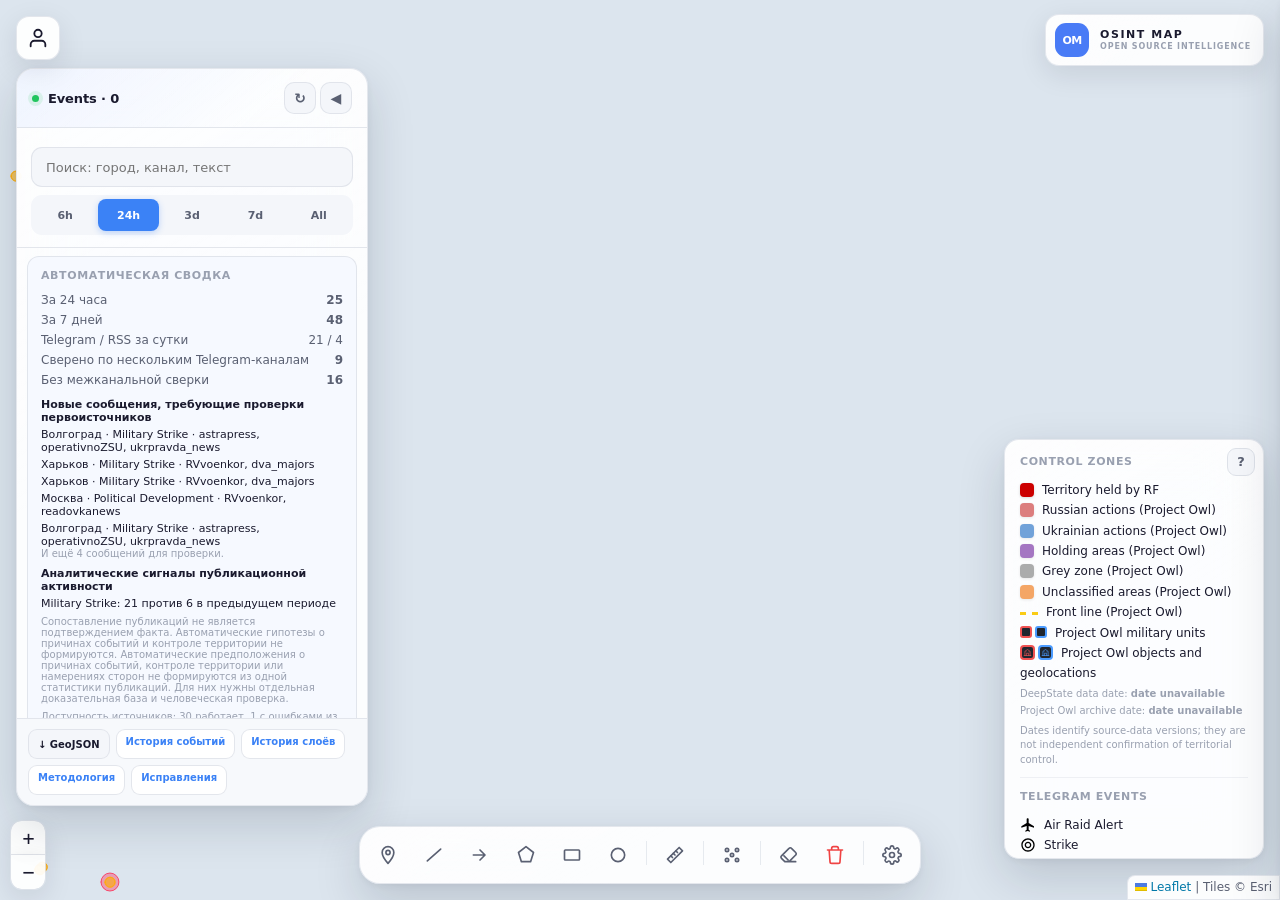
==== commit c0681256: "Add CSP and load scripts from same-origin files" ====
--- a/index.html
+++ b/index.html
@@ -2,6 +2,7 @@
 <html>
 <head>
   <meta charset="utf-8" />
+  <meta http-equiv="Content-Security-Policy" content="default-src 'self'; base-uri 'self'; object-src 'none'; form-action 'self'; script-src 'self'; script-src-attr 'none'; style-src 'self' 'unsafe-inline' https://fonts.googleapis.com; font-src 'self' data: https://fonts.gstatic.com; img-src 'self' data: blob: https:; media-src 'self' data: blob: https:; connect-src 'self' https://zojqbhnwsycqhaiqpgxh.supabase.co https://raw.githubusercontent.com https://cdn.jsdelivr.net https://raw.githack.com https://firms.modaps.eosdis.nasa.gov; frame-src https://t.me https://telegram.me; worker-src 'self' blob:; manifest-src 'self'; upgrade-insecure-requests">
   <meta name="viewport" content="width=device-width, initial-scale=1.0, maximum-scale=5.0, user-scalable=yes">
   <title>OSINT-карта</title>
   <link rel="manifest" href="./manifest.json" />
@@ -1031,50 +1032,7 @@
     <div class="settings-body" id="settingsBody"></div>
   </div>
 
-  <script>
-    window.addEventListener('error', function(e) {
-      var box = document.getElementById('errorBox');
-      if (box) { box.style.display = 'block'; box.textContent = 'Ошибка: ' + e.message; }
-    });
-    function isMobile() { return window.innerWidth <= 768; }
-
-    function escapeHtml(value) {
-      return String(value == null ? '' : value)
-        .replace(/&/g, '&amp;')
-        .replace(/</g, '&lt;')
-        .replace(/>/g, '&gt;')
-        .replace(/"/g, '&quot;')
-        .replace(/'/g, '&#39;');
-    }
-
-    // External links/media are restricted to HTTPS; never allow javascript: or data: URLs.
-    function safeHttpUrl(value) {
-      if (value == null || String(value).trim() === '') return '';
-      try {
-        var parsed = new URL(String(value).trim(), window.location.href);
-        return parsed.protocol === 'https:' ? parsed.href : '';
-      } catch (e) {
-        return '';
-      }
-    }
-
-    function isDirectVideoFile(value) {
-      try {
-        var parsed = new URL(value);
-        return /\.(mp4|m4v|webm|ogv|ogg)$/i.test(parsed.pathname);
-      } catch (e) { return false; }
-    }
-
-    function telegramEmbedUrl(value) {
-      try {
-        var parsed = new URL(value);
-        if (parsed.protocol !== 'https:' || !/^(t\.me|telegram\.me)$/i.test(parsed.hostname)) return '';
-        var match = parsed.pathname.match(/^\/(?:s\/)?([A-Za-z0-9_]{3,})\/(\d+)\/?$/);
-        if (!match) return '';
-        return 'https://t.me/' + match[1] + '/' + match[2] + '?embed=1';
-      } catch (e) { return ''; }
-    }
-  </script>
+  <script src="./js/osint-bootstrap.js"></script>
 
   <script src="./lib/supabase.js"></script>
   <script src="./data/telegram-events.js?v=20261102-2"></script>
@@ -1086,2932 +1044,9 @@
   <script src="./lib/jszip.min.js"></script>
   <script src="./lib/togeojson.min.js"></script>
 
-  <script>
-    var SB_URL = 'https://zojqbhnwsycqhaiqpgxh.supabase.co';
-    var SB_KEY = 'eyJhbGciOiJIUzI1NiIsInR5cCI6IkpXVCJ9.eyJpc3MiOiJzdXBhYmFzZSIsInJlZiI6InpvanFiaG53c3ljcWhhaXFwZ3hoIiwicm9sZSI6ImFub24iLCJpYXQiOjE3OTA0MjY2NzMsImV4cCI6MjEwNjAwMjY3M30.OwU-cwkvk0Z1a28xgKpwMl9p-h-gFObYJ6_PHhFeIHE';
-    var sb = null;
-    try {
-      var sbFactory = window.supabase && window.supabase.createClient;
-      if (sbFactory) sb = sbFactory(SB_URL, SB_KEY);
-    } catch (e) { console.warn('Supabase:', e.message); }
-
-    var OWL_BASE_URLS = [
-      'https://raw.githubusercontent.com/owlmaps/UAControlMapBackups/master/',
-      'https://cdn.jsdelivr.net/gh/owlmaps/UAControlMapBackups@master/',
-      'https://raw.githack.com/owlmaps/UAControlMapBackups/master/'
-    ];
-    var OWL_KMZ_URL = null;
-    var OWL_DATASET_META = null;
-    var DEEPSTATE_FETCHED_AT = null;
-    var DEEPSTATE_DATA_DATE = null;
-    // Version bump invalidates the mixed Point/Line/Polygon cache from the older parser.
-    var OWL_CACHE_KEY = 'owl_zones_cache_v4';
-    var OWL_CACHE_DATE = 'owl_zones_cache_date';
-
-    var OWL_COLORS = {
-      russian:   '#c62828',
-      ukrainian: '#1565c0',
-      holding:   '#6a1b9a',
-      grey:      '#757575',
-      unknown:   '#ef6c00'
-    };
-
-    var i18n = {
-      ru: {
-        eventsPanelTitle: 'События', controlZones: 'Зоны контроля',
-        territoryRF: 'Территория РФ (DeepStateMap)',
-        owlControl: 'Project Owl',
-        owlPositions: 'Военные подразделения Project Owl',
-        owlGeolocations: 'Объекты и геолокации Project Owl',
-        owlCategoryAreas: 'Места сосредоточения / серая зона / неопределённые (Project Owl)',
-        deepStateDataDate: 'Дата геоданных DeepState',
-        owlArchiveDate: 'Дата архива Project Owl',
-        legendDateUnavailable: 'дата неизвестна',
-        legendCaveat: 'Даты показывают версию исходных данных, а не независимое подтверждение контроля территории.',
-        owlFrontline: 'Линия фронта (Project Owl)',
-        owlRussian: 'Действия РФ (Project Owl)',
-        owlUkrainian: 'Действия ВСУ (Project Owl)',
-        owlHolding: 'Места сосредоточения (Project Owl)',
-        owlGrey: 'Серая зона (Project Owl)',
-        owlUnknown: 'Неопределённая категория (Project Owl)',
-        userZones: 'Карта автора',
-        telegramEvents: 'События из Telegram',
-        raidAlert: 'Воздушная тревога', strike: 'Удар', operation: 'Операция',
-        offensive: 'Наступление', incident: 'Инцидент', politics: 'Политика',
-        summaryTitle: 'Сводка', eventsCount: 'событий',
-        noEvents: 'Нет событий', source: 'Источник',
-        toolMarker: 'Метка', toolLine: 'Линия', toolArrow: 'Стрелка',
-        toolPolygon: 'Зона', toolRectangle: 'Прямоугольник', toolCircle: 'Круг',
-        toolMeasure: 'Измерить расстояние', toolClear: 'Очистить всё',
-        toolEraser: 'Ластик — удалять по одной',
-        toolSettings: 'Настройки',
-        toolTheme: 'Тема', toolInfo: 'О проекте',
-        toolShowAll: 'Показать все события',
-        clearConfirm: 'Удалить все рисунки?', total: 'Всего',
-        countryUA: 'Украина', countryRU: 'РФ', countryOSINT: 'OSINT',
-        opacityLabel: 'Прозрачность', modeFill: 'Заливка', modeOutline: 'Контуры',
-        aboutText: 'Карта агрегирует открытые данные из Telegram.\n\nМы не проводим собственный анализ.',
-        time6h: '6ч', time24h: '24ч', time3d: '3д', time7d: '7д', timeAll: 'Всё',
-        updatedJustNow: 'только что', updatedMinutes: 'мин назад',
-        updatedHours: 'ч назад', updatedDays: 'дн назад', updatedLabel: 'Обновлено',
-        refreshTitle: 'Обновить сейчас',
-        settingsTitle: 'Настройки',
-        themeLight: '☀️ Светлая', themeDark: '🌙 Тёмная',
-        appearance: 'Оформление'
-      },
-      uk: {
-        eventsPanelTitle: 'Події', controlZones: 'Зони контролю',
-        territoryRF: 'Територія РФ',
-        owlControl: 'Project Owl',
-        owlPositions: 'Військові підрозділи Project Owl',
-        owlGeolocations: 'Об’єкти та геолокації Project Owl',
-        owlCategoryAreas: 'Місця зосередження / сіра зона / невизначені (Project Owl)',
-        deepStateDataDate: 'Дата геоданих DeepState',
-        owlArchiveDate: 'Дата архіву Project Owl',
-        legendDateUnavailable: 'дата невідома',
-        legendCaveat: 'Дати показують версію вихідних даних, а не незалежне підтвердження контролю території.',
-        owlFrontline: 'Лінія фронту (Project Owl)',
-        owlRussian: 'Дії РФ (Project Owl)',
-        owlUkrainian: 'Дії ЗСУ (Project Owl)',
-        owlHolding: 'Місця зосередження (Project Owl)',
-        owlGrey: 'Сіра зона (Project Owl)',
-        owlUnknown: 'Невизначена категорія (Project Owl)',
-        userZones: 'Карта автора',
-        telegramEvents: 'Події з Telegram',
-        raidAlert: 'Повітряна тривога', strike: 'Удар', operation: 'Операція',
-        offensive: 'Наступ', incident: 'Інцидент', politics: 'Політика',
-        summaryTitle: 'Зведення', eventsCount: 'подій', noEvents: 'Немає',
-        source: 'Джерело', toolMarker: 'Мітка', toolLine: 'Лінія', toolArrow: 'Стрілка',
-        toolPolygon: 'Зона', toolRectangle: 'Прямокутник', toolCircle: 'Коло',
-        toolMeasure: 'Виміряти', toolClear: 'Очистити все',
-        toolEraser: 'Ластик — видаляти по одній',
-        toolSettings: 'Налаштування',
-        toolTheme: 'Тема',
-        toolInfo: 'Про проект',
-        toolShowAll: 'Показати всі події',
-        clearConfirm: 'Видалити всі малюнки?', total: 'Всього',
-        countryUA: 'Україна', countryRU: 'РФ', countryOSINT: 'OSINT',
-        opacityLabel: 'Прозорість', modeFill: 'Заливка', modeOutline: 'Контури',
-        aboutText: 'Карта агрегує відкриті дані.',
-        time6h: '6г', time24h: '24г', time3d: '3д', time7d: '7д', timeAll: 'Все',
-        updatedJustNow: 'щойно', updatedMinutes: 'хв тому',
-        updatedHours: 'г тому', updatedDays: 'дн тому', updatedLabel: 'Оновлено',
-        refreshTitle: 'Оновити зараз',
-        settingsTitle: 'Налаштування',
-        themeLight: '☀️ Світла', themeDark: '🌙 Темна',
-        appearance: 'Оформлення'
-      },
-      en: {
-        eventsPanelTitle: 'Events', controlZones: 'Control Zones',
-        territoryRF: 'Territory held by RF',
-        owlControl: 'Project Owl',
-        owlPositions: 'Project Owl military units',
-        owlGeolocations: 'Project Owl objects and geolocations',
-        owlCategoryAreas: 'Holding areas / grey zones / unclassified (Project Owl)',
-        deepStateDataDate: 'DeepState data date',
-        owlArchiveDate: 'Project Owl archive date',
-        legendDateUnavailable: 'date unavailable',
-        legendCaveat: 'Dates identify source-data versions; they are not independent confirmation of territorial control.',
-        owlFrontline: 'Front line (Project Owl)',
-        owlRussian: 'Russian actions (Project Owl)',
-        owlUkrainian: 'Ukrainian actions (Project Owl)',
-        owlHolding: 'Holding areas (Project Owl)',
-        owlGrey: 'Grey zone (Project Owl)',
-        owlUnknown: 'Unclassified areas (Project Owl)',
-        userZones: "Author's map",
-        telegramEvents: 'Telegram Events',
-        raidAlert: 'Air Raid Alert', strike: 'Strike', operation: 'Operation',
-        offensive: 'Offensive', incident: 'Incident', politics: 'Politics',
-        summaryTitle: 'Summary', eventsCount: 'events', noEvents: 'No events',
-        source: 'Source', toolMarker: 'Marker', toolLine: 'Line', toolArrow: 'Arrow',
-        toolPolygon: 'Polygon', toolRectangle: 'Rectangle', toolCircle: 'Circle',
-        toolMeasure: 'Measure', toolClear: 'Clear all',
-        toolEraser: 'Eraser — delete one by one',
-        toolSettings: 'Settings',
-        toolTheme: 'Theme',
-        toolInfo: 'About',
-        toolShowAll: 'Show all events',
-        clearConfirm: 'Delete all drawings?', total: 'Total',
-        countryUA: 'Ukraine', countryRU: 'RF', countryOSINT: 'OSINT',
-        opacityLabel: 'Opacity', modeFill: 'Fill', modeOutline: 'Outline',
-        aboutText: 'This map aggregates open data.',
-        time6h: '6h', time24h: '24h', time3d: '3d', time7d: '7d', timeAll: 'All',
-        updatedJustNow: 'just now', updatedMinutes: 'min ago',
-        updatedHours: 'h ago', updatedDays: 'd ago', updatedLabel: 'Updated',
-        refreshTitle: 'Refresh now',
-        settingsTitle: 'Settings',
-        themeLight: '☀️ Light', themeDark: '🌙 Dark',
-        appearance: 'Appearance'
-      }
-    };
-    var UI_PREFS_KEY='osint_ui_preferences_v2';
-    function readUIPrefs(){try{var p=JSON.parse(localStorage.getItem(UI_PREFS_KEY)||'{}');return p&&typeof p==='object'&&!Array.isArray(p)?p:{};}catch(e){return {};}}
-    var uiPrefs=readUIPrefs();
-    function writeUIPrefs(){try{localStorage.setItem(UI_PREFS_KEY,JSON.stringify(uiPrefs));}catch(e){console.warn('UI preferences unavailable:',e.message);}}
-    var currentLang=['en','ru','uk'].indexOf(uiPrefs.language)>=0?uiPrefs.language:'en';
-    var toolAccentColors=uiPrefs.toolColors&&typeof uiPrefs.toolColors==='object'?uiPrefs.toolColors:{};
-    var uiPreset=uiPrefs.preset||'midnight',compactToolbar=uiPrefs.compactToolbar===true,motionEnabled=uiPrefs.motionEnabled!==false;
-    function t(key){return(i18n[currentLang]&&i18n[currentLang][key])||(i18n.en[key])||key;}
-        var loginOverlay = document.getElementById('loginOverlay');
-    var loginStatus = document.getElementById('loginStatus');
-    var loginFormBlock = document.getElementById('loginFormBlock');
-    var loginAdminBlock = document.getElementById('loginAdminBlock');
-    var userBtn = document.getElementById('userBtn');
-
-    function openLoginModal() {
-      loginOverlay.classList.add('open');
-      if (sb) sb.auth.getSession().then(function(res) {
-        if (res.data && res.data.session) showAdminView(); else showFormView();
-      }); else showFormView();
-    }
-    function closeLoginModal() { loginOverlay.classList.remove('open'); loginStatus.style.display = 'none'; }
-    function showFormView() {
-      loginFormBlock.style.display = 'block'; loginAdminBlock.style.display = 'none';
-      document.getElementById('loginModalTitle').textContent = 'Вход для админа';
-    }
-    function showAdminView() {
-      loginFormBlock.style.display = 'none'; loginAdminBlock.style.display = 'block';
-      document.getElementById('loginModalTitle').textContent = 'Админ-панель';
-      userBtn.classList.add('logged-in');
-    }
-    function logout() {
-      if (sb) sb.auth.signOut().then(function() {
-        userBtn.classList.remove('logged-in');
-        document.getElementById('zoneEditorPanel').classList.remove('open');
-        closeLoginModal();
-      });
-    }
-    function submitLogin() {
-      var email = document.getElementById('loginEmail').value.trim();
-      var password = document.getElementById('loginPassword').value;
-      loginStatus.style.display = 'block';
-      loginStatus.className = 'status err';
-      if (!email || !password) { loginStatus.textContent = 'Введите email и пароль'; return; }
-      if (!sb) { loginStatus.textContent = 'Нет подключения к базе'; return; }
-      sb.auth.signInWithPassword({ email: email, password: password }).then(function(res) {
-        if (res.error) { loginStatus.textContent = 'Ошибка: ' + res.error.message; return; }
-        loginStatus.className = 'status ok';
-        loginStatus.textContent = '✅ Вход выполнен';
-        setTimeout(function() { loginStatus.style.display = 'none'; showAdminView(); }, 800);
-      });
-    }
-    userBtn.addEventListener('click', openLoginModal);
-    document.getElementById('btnLoginCancel').addEventListener('click', closeLoginModal);
-    document.getElementById('btnLoginSubmit').addEventListener('click', submitLogin);
-    document.getElementById('btnLogout').addEventListener('click', logout);
-    loginOverlay.addEventListener('click', function(e) { if (e.target === loginOverlay) closeLoginModal(); });
-    if (sb) sb.auth.getSession().then(function(res) {
-      if (res.data && res.data.session) userBtn.classList.add('logged-in');
-    });
-
-    var OPACITY_KEY = 'osint_opacity';
-    var MODE_KEY = 'osint_mode';
-    var THEME_KEY = 'osint_theme';
-    var fillOpacity = parseFloat(localStorage.getItem(OPACITY_KEY) || '0.15');
-    var layerMode = localStorage.getItem(MODE_KEY) || 'fill';
-    var savedTheme = localStorage.getItem(THEME_KEY);
-    var systemPrefersDark = window.matchMedia && window.matchMedia('(prefers-color-scheme: dark)').matches;
-    var currentTheme = savedTheme || (systemPrefersDark ? 'dark' : 'light');
-
-    function saveSettings() {
-      localStorage.setItem(OPACITY_KEY, fillOpacity.toString());
-      localStorage.setItem(MODE_KEY, layerMode);
-    }
-    function styleFor(baseColor) {
-      if (layerMode === 'outline') return { color: baseColor, weight: 1.8, opacity: 0.9, fill: false, fillColor: baseColor, fillOpacity: 0 };
-      return { color: baseColor, weight: 1.2, opacity: 0.9, fill: true, fillColor: baseColor, fillOpacity: fillOpacity };
-    }
-    function applyStyleToLayer(layer, baseColor, styleObj) {
-      if (!layer) return;
-      if (layer.setStyle) layer.setStyle(styleObj);
-      if (layer.options) {
-        layer.options.fill = styleObj.fill; layer.options.fillColor = styleObj.fillColor;
-        layer.options.fillOpacity = styleObj.fillOpacity; layer.options.color = styleObj.color;
-        layer.options.weight = styleObj.weight; layer.options.opacity = styleObj.opacity;
-      }
-      if (layer.redraw) layer.redraw();
-    }
-    function owlColorFor(cat) { return OWL_COLORS[cat] || OWL_COLORS.unknown; }
-    function owlLabelFor(cat) {
-      if (cat === 'russian') return t('owlRussian');
-      if (cat === 'ukrainian') return t('owlUkrainian');
-      if (cat === 'holding') return t('owlHolding');
-      if (cat === 'grey') return t('owlGrey');
-      return t('owlControl');
-    }
-    function refreshAllStyles() {
-      if (deepStateLayer) deepStateLayer.eachLayer(function(s) { applyStyleToLayer(s, '#cc0000', styleFor('#cc0000')); });
-      if (owlControlLayer) owlControlLayer.eachLayer(function(s) {
-        var cat = (s.feature && s.feature.properties && s.feature.properties._category) || 'unknown';
-        var c = owlColorFor(cat);
-        var outline = layerMode === 'outline';
-        applyStyleToLayer(s, c, {
-          color: c, weight: 1.8, opacity: 0.9,
-          fill: !outline, fillColor: c,
-          fillOpacity: outline ? 0 : fillOpacity * 0.9
-        });
-      });
-      if (owlCategoryPointsLayer) owlCategoryPointsLayer.eachLayer(function(s) {
-        var cat = (s.feature && s.feature.properties && s.feature.properties._category) || 'unknown';
-        var c = owlColorFor(cat);
-        applyStyleToLayer(s, c, { color: c, weight: 1, opacity: 0.95, fill: true, fillColor: c, fillOpacity: Math.max(0.55, fillOpacity * 0.9) });
-      });
-      if (owlPositionsLayer) owlPositionsLayer.eachLayer(function(s) {
-        var cat = (s.feature && s.feature.properties && s.feature.properties._category) || 'unknown';
-        var c = owlColorFor(cat);
-        var outline = layerMode === 'outline';
-        applyStyleToLayer(s, c, {
-          color: c, weight: 1.4, opacity: 0.95,
-          fill: true, fillColor: c,
-          fillOpacity: outline ? 0 : fillOpacity * 0.9
-        });
-      });
-      if (userZonesLayer) userZonesLayer.eachLayer(function(s) {
-        var cat = (s.feature && s.feature.properties && s.feature.properties.category) || 'russia';
-        var c = zoneColors[cat] || zoneColors.russia;
-        var outline = layerMode === 'outline';
-        applyStyleToLayer(s, c.color, {
-          color: c.color, weight: 2, opacity: 0.9,
-          fill: !outline, fillColor: c.fillColor,
-          fillOpacity: outline ? 0 : fillOpacity,
-          dashArray: c.dashArray || null
-        });
-      });
-    }
-
-    var TOOLBAR_SVG = {
-      marker: '<svg viewBox="0 0 24 24"><path d="M12 2C8.13 2 5 5.13 5 9c0 5.25 7 13 7 13s7-7.75 7-13c0-3.87-3.13-7-7-7z"/><circle cx="12" cy="9" r="2.5"/></svg>',
-      line: '<svg viewBox="0 0 24 24"><path d="M4 19L20 5"/></svg>',
-      arrow: '<svg viewBox="0 0 24 24"><path d="M4 12h13M12 6l6 6-6 6"/></svg>',
-      polygon: '<svg viewBox="0 0 24 24"><path d="M12 2l9 7-3.5 11h-11L3 9z"/></svg>',
-      rectangle: '<svg viewBox="0 0 24 24"><rect x="3" y="6" width="18" height="12" rx="1"/></svg>',
-      circle: '<svg viewBox="0 0 24 24"><circle cx="12" cy="12" r="8"/></svg>',
-      measure: '<svg viewBox="0 0 24 24"><path d="M3 17L17 3l4 4L7 21z"/><path d="M7 13l2 2M10 10l2 2M13 7l2 2"/></svg>',
-      clear: '<svg viewBox="0 0 24 24"><path d="M3 6h18M8 6V4a2 2 0 012-2h4a2 2 0 012 2v2M19 6l-1 14a2 2 0 01-2 2H8a2 2 0 01-2-2L5 6"/></svg>',
-      eraser: '<svg viewBox="0 0 24 24"><path d="M20 20H7L3 16a2 2 0 010-3l9-9a2 2 0 013 0l5 5a2 2 0 010 3l-7 7M6 13l5 5"/></svg>',
-      settings: '<svg viewBox="0 0 24 24"><circle cx="12" cy="12" r="3"/><path d="M19.4 15a1.65 1.65 0 00.33 1.82l.06.06a2 2 0 01-2.83 2.83l-.06-.06a1.65 1.65 0 00-1.82-.33 1.65 1.65 0 00-1 1.51V21a2 2 0 01-4 0v-.09A1.65 1.65 0 009 19.4a1.65 1.65 0 00-1.82.33l-.06.06a2 2 0 01-2.83-2.83l.06-.06a1.65 1.65 0 00.33-1.82 1.65 1.65 0 00-1.51-1H3a2 2 0 010-4h.09A1.65 1.65 0 004.6 9a1.65 1.65 0 00-.33-1.82l-.06-.06a2 2 0 012.83-2.83l.06.06a1.65 1.65 0 001.82.33H9a1.65 1.65 0 001-1.51V3a2 2 0 014 0v.09a1.65 1.65 0 001 1.51 1.65 1.65 0 001.82-.33l.06-.06a2 2 0 012.83 2.83l-.06.06a1.65 1.65 0 00-.33 1.82V9a1.65 1.65 0 001.51 1H21a2 2 0 010 4h-.09a1.65 1.65 0 00-1.51 1z"/></svg>',
-      showAll: '<svg viewBox="0 0 24 24"><circle cx="6" cy="6" r="2"/><circle cx="18" cy="6" r="2"/><circle cx="6" cy="18" r="2"/><circle cx="18" cy="18" r="2"/><circle cx="12" cy="12" r="2"/></svg>'
-    };
-
-    function applyTheme(theme) {
-      currentTheme = theme;
-      localStorage.setItem(THEME_KEY, theme);
-      if (theme === 'dark') {
-        document.body.classList.add('dark', 'dark-tiles');
-      } else {
-        document.body.classList.remove('dark', 'dark-tiles');
-      }
-    }
-
-    var map = L.map('map', { zoomControl: false, tap: true }).setView([48.5, 37.5], 7);
-    if (!isMobile()) L.control.zoom({ position: 'bottomleft' }).addTo(map);
-
-    var lightTile = L.tileLayer('https://server.arcgisonline.com/ArcGIS/rest/services/World_Street_Map/MapServer/tile/{z}/{y}/{x}', { attribution: 'Tiles © Esri', maxZoom: 19 });
-        lightTile.addTo(map);
-    if (currentTheme === 'dark') {
-      document.body.classList.add('dark', 'dark-tiles');
-    }
-
-    var zoneColors = {
-      'russia': { color: '#cc0000', fillColor: '#cc0000', fillOpacity: 0.25, label: 'Территория РФ' },
-      'ukraine': { color: '#0055cc', fillColor: '#0055cc', fillOpacity: 0.25, label: 'Территория Украины' },
-      'grey': { color: '#666666', fillColor: '#888888', fillOpacity: 0.30, label: 'Серая зона', dashArray: '6,4' }
-    };
-
-    var userZonesLayer = L.geoJSON(null, {
-      style: function(f) {
-        var cat = (f.properties && f.properties.category) || 'russia';
-        var c = zoneColors[cat] || zoneColors.russia;
-        var outline = layerMode === 'outline';
-        return {
-          color: c.color, weight: 2, opacity: 0.9,
-          fill: !outline, fillColor: c.fillColor,
-          fillOpacity: outline ? 0 : fillOpacity,
-          dashArray: c.dashArray || null
-        };
-      },
-      onEachFeature: function(f, layer) {
-        var cat = (f.properties && f.properties.category) || 'russia';
-        var c = zoneColors[cat] || zoneColors.russia;
-        var zoneId = f.properties && f.properties.id;
-        layer._zoneId = zoneId;
-        layer._zoneCategory = cat;
-
-        var popupHtml = '<b>' + c.label + '</b>';
-        var adminActionsHtml = '';
-        if (zoneId) {
-          adminActionsHtml =
-            '<div class="zone-admin-actions" style="margin-top:10px;display:none;gap:8px;">' +
-            '<button class="zone-btn-edit" style="flex:1;padding:8px 12px;border:1px solid #3b82f6;background:#eff6ff;color:#2563eb;border-radius:8px;cursor:pointer;font-size:12px;font-weight:600;">✏️ Изменить</button>' +
-            '<button class="zone-btn-delete" style="flex:1;padding:8px 12px;border:1px solid #ef4444;background:#fef2f2;color:#dc2626;border-radius:8px;cursor:pointer;font-size:12px;font-weight:600;">🗑️ Удалить</button>' +
-            '</div>';
-        }
-        layer.bindPopup(popupHtml + adminActionsHtml);
-        layer.on('popupopen', function(e) {
-          var popup = e.popup.getElement();
-          if (!popup) return;
-          var isLoggedIn = userBtn.classList.contains('logged-in');
-          var actions = popup.querySelector('.zone-admin-actions');
-          if (actions) actions.style.display = isLoggedIn ? 'flex' : 'none';
-          var editBtn = popup.querySelector('.zone-btn-edit');
-          var delBtn = popup.querySelector('.zone-btn-delete');
-          if (editBtn) editBtn.onclick = function(ev) { ev.stopPropagation(); startEditZone(layer); map.closePopup(); };
-          if (delBtn) delBtn.onclick = function(ev) { ev.stopPropagation(); deleteZoneById(zoneId, layer); };
-        });
-      }
-    });
-    userZonesLayer.addTo(map);
-
-    var USER_ZONES_CACHE_KEY = 'user_control_zones_cache_v1';
-
-    // Validate every row before touching the visible layer or replacing a known-good cache.
-    // Empty snapshots may be an RLS/pagination/API failure, not an intentional deletion.
-    function normalizeAuthorZoneRows(rows) {
-      if (!Array.isArray(rows) || !rows.length) {
-        throw new Error('Пустой или некорректный набор зон автора — сохранённая версия не заменяется');
-      }
-      var seen = Object.create(null);
-      function validPosition(position) {
-        if (!Array.isArray(position) || position.length < 2) return false;
-        for (var i = 0; i < 2; i++) {
-          if (position[i] === null || position[i] === '' || !isFinite(Number(position[i]))) return false;
-        }
-        var lng = Number(position[0]), lat = Number(position[1]);
-        return lng >= -180 && lng <= 180 && lat >= -90 && lat <= 90;
-      }
-      function validRing(ring) {
-        if (!Array.isArray(ring) || ring.length < 4 || !ring.every(validPosition)) return false;
-        return Number(ring[0][0]) === Number(ring[ring.length - 1][0]) &&
-          Number(ring[0][1]) === Number(ring[ring.length - 1][1]);
-      }
-      function validPolygon(rings) {
-        return Array.isArray(rings) && rings.length > 0 && rings.every(validRing);
-      }
-      return rows.map(function(row, index) {
-        if (!row || typeof row !== 'object' || Array.isArray(row)) {
-          throw new Error('Зона #' + (index + 1) + ' имеет неверный формат');
-        }
-        if ((typeof row.id !== 'string' && typeof row.id !== 'number') ||
-            String(row.id).trim() === '' || !row.category || typeof row.category !== 'string') {
-          throw new Error('Зона #' + (index + 1) + ' не содержит корректные id/category');
-        }
-        var idKey = String(row.id);
-        if (Object.prototype.hasOwnProperty.call(seen, idKey)) {
-          throw new Error('Повторяющийся id зоны: ' + row.id);
-        }
-        seen[idKey] = true;
-        var geometry = row.geometry;
-        if (typeof geometry === 'string') geometry = JSON.parse(geometry);
-        if (!geometry || typeof geometry !== 'object') {
-          throw new Error('У зоны #' + (index + 1) + ' отсутствует геометрия');
-        }
-        var valid = geometry.type === 'Polygon'
-          ? validPolygon(geometry.coordinates)
-          : geometry.type === 'MultiPolygon' &&
-            Array.isArray(geometry.coordinates) &&
-            geometry.coordinates.length > 0 &&
-            geometry.coordinates.every(validPolygon);
-        if (!valid) throw new Error('У зоны #' + (index + 1) + ' повреждена GeoJSON-геометрия');
-        return { id: row.id, category: row.category.trim(), geometry: geometry };
-      });
-    }
-
-    function renderUserZones(rows) {
-      var safeRows = normalizeAuthorZoneRows(rows);
-      userZonesLayer.clearLayers();
-      safeRows.forEach(function(row) {
-        userZonesLayer.addData({
-          type: 'Feature',
-          properties: { id: row.id, category: row.category },
-          geometry: row.geometry
-        });
-      });
-      return safeRows;
-    }
-
-    function loadCachedUserZones() {
-      try {
-        var raw = localStorage.getItem(USER_ZONES_CACHE_KEY);
-        if (!raw) return false;
-        var rows = normalizeAuthorZoneRows(JSON.parse(raw));
-        renderUserZones(rows);
-        console.log('Зон автора загружено из локального кэша: ' + rows.length + ' (копия может быть устаревшей)');
-        return true;
-      } catch(e) {
-        console.warn('Локальный кэш зон автора недоступен:', e.message);
-        return false;
-      }
-    }
-
-    function loadAuthorZonesBackup() {
-      fetch('./data/author-zones.geojson', { cache: 'no-store' })
-        .then(function(response) {
-          if (!response.ok) throw new Error('HTTP ' + response.status);
-          return response.json();
-        })
-        .then(function(collection) {
-          if (!collection || collection.type !== 'FeatureCollection' || !Array.isArray(collection.features)) {
-            throw new Error('Некорректный GeoJSON FeatureCollection');
-          }
-          var rows = collection.features.map(function(feature) {
-            if (!feature || feature.type !== 'Feature' || !feature.properties) {
-              throw new Error('В резервной копии обнаружен некорректный Feature');
-            }
-            return {
-              id: feature.properties.id,
-              category: feature.properties.category,
-              geometry: feature.geometry
-            };
-          });
-          rows = normalizeAuthorZoneRows(rows);
-          renderUserZones(rows);
-          try { localStorage.setItem(USER_ZONES_CACHE_KEY, JSON.stringify(rows)); }
-          catch(e) { console.warn('Кэш резервной копии зон не сохранился:', e.message); }
-          console.warn('⚠️ Карта автора загружена из резервной копии GitHub: ' + rows.length + ' зон. Копия может быть устаревшей.');
-        })
-        .catch(function(error) {
-          console.warn('Резервная копия карты автора недоступна:', error.message);
-        });
-    }
-
-    function cacheUserZonesFromLayer() {
-      try {
-        var rows = [];
-        userZonesLayer.eachLayer(function(layer) {
-          if (!layer || typeof layer.toGeoJSON !== 'function') return;
-          var feature = layer.toGeoJSON();
-          var properties = feature.properties || {};
-          var id = layer._zoneId !== undefined ? layer._zoneId : properties.id;
-          var category = layer._zoneCategory || properties.category;
-          if (id !== undefined && id !== null && category && feature.geometry) {
-            rows.push({ id: id, category: category, geometry: feature.geometry });
-          }
-        });
-        rows = normalizeAuthorZoneRows(rows);
-        localStorage.setItem(USER_ZONES_CACHE_KEY, JSON.stringify(rows));
-        return true;
-      } catch(e) {
-        console.warn('Не удалось обновить локальный кэш зон автора; предыдущая копия сохранена:', e.message);
-        return false;
-      }
-    }
-
-    function loadUserZones(attempt) {
-      attempt = attempt || 0;
-      if (!sb) {
-        if (!loadCachedUserZones()) loadAuthorZonesBackup();
-        return;
-      }
-      sb.from('control_zones').select('*').then(function(res) {
-        if (res.error) throw new Error(res.error.message);
-        var rows = normalizeAuthorZoneRows(res.data);
-        renderUserZones(rows);
-        try { localStorage.setItem(USER_ZONES_CACHE_KEY, JSON.stringify(rows)); }
-        catch(e) { console.warn('Кэш зон автора не сохранился:', e.message); }
-        console.log('Зон автора загружено: ' + rows.length);
-      }).catch(function(err) {
-        if (attempt < 2) {
-          console.warn('Supabase: ошибка загрузки или пустая выгрузка, повтор ' + (attempt + 1) + '/2:', err.message);
-          setTimeout(function() { loadUserZones(attempt + 1); }, 1200 * (attempt + 1));
-          return;
-        }
-        console.warn('Supabase: не удалось загрузить корректные зоны после 3 попыток:', err.message);
-        if (!loadCachedUserZones()) loadAuthorZonesBackup();
-      });
-    }
-    loadUserZones(0);
-
-    var editingLayer = null;
-    var editingOriginalGeom = null;
-    var zoneEditBar = document.getElementById('zoneEditBar');
-
-    function startEditZone(layer) {
-      if (editingLayer && editingLayer !== layer) cancelEditZone();
-      try { editingOriginalGeom = JSON.parse(JSON.stringify(layer.toGeoJSON().geometry)); }
-      catch(e) { editingOriginalGeom = null; }
-      editingLayer = layer;
-      if (layer.editing) layer.editing.enable();
-      zoneEditBar.classList.add('open');
-    }
-    function cancelEditZone() {
-      if (!editingLayer) { zoneEditBar.classList.remove('open'); return; }
-      if (editingLayer.editing) { try { editingLayer.editing.disable(); } catch(e) {} }
-      if (editingOriginalGeom) {
-        try {
-          var latlngs = reverseLatLngs(editingOriginalGeom);
-          if (latlngs && latlngs.length) {
-            editingLayer.setLatLngs(latlngs);
-            if (editingLayer.redraw) editingLayer.redraw();
-          }
-        } catch(e) { console.warn('Не удалось откатить форму:', e); }
-      }
-      editingLayer = null;
-      editingOriginalGeom = null;
-      zoneEditBar.classList.remove('open');
-    }
-    function saveEditZone() {
-      if (!editingLayer) { zoneEditBar.classList.remove('open'); return; }
-      var id = editingLayer._zoneId;
-      if (!id || !sb) { alert('Не удалось сохранить: зона не привязана к базе'); return; }
-      var geometry = null;
-      try { geometry = editingLayer.toGeoJSON().geometry; } catch(e) {}
-      if (editingLayer.editing) { try { editingLayer.editing.disable(); } catch(e) {} }
-      if (geometry && sb) {
-        sb.from('control_zones').update({ geometry: geometry }).eq('id', id).then(function(res) {
-          if (res.error) { alert('Ошибка сохранения: ' + res.error.message); return; }
-          cacheUserZonesFromLayer();
-          console.log('💾 Зона #' + id + ' сохранена');
-        });
-      }
-      editingLayer = null;
-      editingOriginalGeom = null;
-      zoneEditBar.classList.remove('open');
-    }
-    function reverseLatLngs(geometry) {
-      if (!geometry) return [];
-      if (geometry.type === 'Polygon') {
-        return geometry.coordinates.map(function(ring) {
-          return ring.map(function(c) { return [c[1], c[0]]; });
-        });
-      }
-      return [];
-    }
-    document.getElementById('btnZoneSave').addEventListener('click', saveEditZone);
-    document.getElementById('btnZoneCancel').addEventListener('click', cancelEditZone);
-
-    function deleteZoneById(id, layer) {
-      if (!id) return;
-      if (!confirm('Удалить эту зону?')) return;
-      if (!sb) { userZonesLayer.removeLayer(layer); map.closePopup(); return; }
-      sb.from('control_zones').delete().eq('id', id).then(function(res) {
-        if (res.error) { alert('Ошибка: ' + res.error.message); return; }
-        userZonesLayer.removeLayer(layer);
-        cacheUserZonesFromLayer();
-        map.closePopup();
-      });
-    }
-
-    function deepStatePopup(feature, layer) {
-      var props = feature && feature.properties || {};
-      var popup = document.createElement('div');
-      var heading = document.createElement('b');
-      heading.textContent = t('territoryRF');
-      popup.appendChild(heading);
-      appendProvenanceLine(popup, 'Источник набора', 'публичный GeoJSON-репозиторий DeepStateMap data');
-      appendProvenanceLine(popup, 'Дата в геоданных', props.date || 'не указана');
-      appendProvenanceLine(popup, 'Получено картой', formatProvenanceDate(DEEPSTATE_FETCHED_AT) || 'время получения не сохранено');
-      var sourceLink = document.createElement('a');
-      sourceLink.href = 'https://github.com/cyterat/deepstate-map-data';
-      sourceLink.target = '_blank';
-      sourceLink.rel = 'noopener noreferrer';
-      sourceLink.textContent = 'Открыть исходный набор ↗';
-      sourceLink.style.cssText = 'display:inline-block;margin-top:6px;';
-      popup.appendChild(sourceLink);
-      appendProvenanceLine(popup, 'Оговорка', 'дата набора не является независимой проверкой контроля территории');
-      layer.bindPopup(popup);
-    }
-    var deepStateLayer = L.geoJSON(null, { style: function() { return styleFor('#cc0000'); }, onEachFeature: deepStatePopup });
-
-    function owlFeatureStyle(f) {
-      var cat = (f.properties && f.properties._category) || 'unknown';
-      var c = owlColorFor(cat);
-      var outline = layerMode === 'outline';
-      return { color: c, weight: 1.8, opacity: 0.9, fill: !outline, fillColor: c, fillOpacity: outline ? 0 : 0.18 };
-    }
-
-    // The source's own sidc.py derives tactical symbol categories from unit names.
-    // Apply conservative name-based matching only to its two explicit unit-position folders.
-    var OWL_POSITION_TYPE_LABELS = {
-      unit: { ru: 'Подразделение (тип не указан)', uk: 'Підрозділ (тип не вказано)', en: 'Unit (type unspecified)' },
-      infantry: { ru: 'Пехота / механизированные подразделения', uk: 'Піхота / механізовані підрозділи', en: 'Infantry / mechanized units' },
-      armor: { ru: 'Танковые / бронетанковые подразделения', uk: 'Танкові / бронетанкові підрозділи', en: 'Armour units' },
-      artillery: { ru: 'Артиллерия / ракетные войска', uk: 'Артилерія / ракетні війська', en: 'Artillery / rocket forces' },
-      air_defense: { ru: 'Противовоздушная оборона', uk: 'Протиповітряна оборона', en: 'Air defence' },
-      uav: { ru: 'Беспилотные системы', uk: 'Безпілотні системи', en: 'UAV systems' },
-      aviation: { ru: 'Авиация', uk: 'Авіація', en: 'Aviation' },
-      naval: { ru: 'Военно-морские силы', uk: 'Військово-морські сили', en: 'Naval forces' },
-      engineer: { ru: 'Инженерные подразделения', uk: 'Інженерні підрозділи', en: 'Engineer units' },
-      logistics: { ru: 'Логистика / обеспечение', uk: 'Логістика / забезпечення', en: 'Logistics / sustainment' },
-      signal: { ru: 'Связь / радиоэлектронная борьба', uk: 'Зв’язок / радіоелектронна боротьба', en: 'Signals / electronic warfare' },
-      recon: { ru: 'Разведка', uk: 'Розвідка', en: 'Reconnaissance' },
-      special: { ru: 'Специальные подразделения', uk: 'Спеціальні підрозділи', en: 'Special operations' },
-      command: { ru: 'Штаб / командование', uk: 'Штаб / командування', en: 'Headquarters / command' },
-      site: { ru: 'Объект / геолокация Project Owl', uk: 'Об’єкт / геолокація Project Owl', en: 'Project Owl object / geolocation' }
-    };
-
-    function owlPositionMarkerKind(feature) {
-      var folderPath = String((feature && feature.properties && feature.properties._folder) || '');
-      var folders = folderPath.split('/').map(function(part) {
-        return part.trim().replace(/\s+/g, ' ').toLowerCase();
-      });
-      if (folders.some(function(folder) {
-        return folder === 'russian unit positions' || folder === 'ukrainian unit positions';
-      })) return 'unit';
-
-      if (folders.some(function(folder) {
-        return folder === 'russian federation & pro-russian areas geolocations' ||
-          /^russian geolocations(?:\s*\(|$)/.test(folder) ||
-          /^ukraine geolocations(?:\s*\(|$)/.test(folder);
-      })) return 'site';
-
-      return '';
-    }
-
-    function isOwlUnitPositionFeature(feature) {
-      return owlPositionMarkerKind(feature) === 'unit';
-    }
-
-    function classifyOwlPositionType(name) {
-      var s = String(name || '').toLowerCase().replace(/\s+/g, ' ');
-      if (!s) return 'unit';
-      if (/\[uav\]|\b(?:uav|uas|drone|drones|fpv|bpla)\b|бпла|дрон|беспилот|безпілот/.test(s)) return 'uav';
-      if (/\b(?:air defense|air defence|anti[- ]aircraft|antiair|sam)\b|пво|зенит|зрк/.test(s)) return 'air_defense';
-      if (/\b(?:aviation|aircraft|helicopter|fighter|bomber|a-50|su-\d+|mig-\d+|tu-\d+|ka-\d+|mi-\d+)\b|авиац|вертол|истребител|самолет|літак/.test(s)) return 'aviation';
-      if (/\b(?:submarine|corvette|frigate|destroyer|cruiser|ship|flotilla|naval)\b|подводн|підводн|корвет|фрегат|эсминец|есмінець|флотил|военно-мор/.test(s)) return 'naval';
-      if (/\b(?:tank|armou?red|armor|t-64|t-72|t-80|t-90|abrams|leopard|challenger|bradley|bmp|btr)\b|танк|бронетех|бронемаш|бмп|бтр/.test(s)) return 'armor';
-      if (/\b(?:artillery|howitzer|howitzers|mlrs|himars|grad|uragan|smerch|msta|pion|rocket artillery)\b|артиллер|рсзо|гаубиц|миномет|миномёт|ствольн/.test(s)) return 'artillery';
-      if (/\b(?:missile|rocket troops|rocket forces)\b|ракетн/.test(s)) return 'artillery';
-      if (/\b(?:engineer|engineering|pontoon|sapper|bridge unit)\b|инженер|сапер|сапёр|понтон/.test(s)) return 'engineer';
-      if (/\b(?:logistic|logistics|supply|transport|railway|medical|medic)\b|логист|снабжен|обеспеч|транспорт|медицин/.test(s)) return 'logistics';
-      if (/\b(?:signal|communications|communication|electronic warfare|ew)\b|связ|рэб|рэр/.test(s)) return 'signal';
-      if (/\b(?:recon|reconnaissance|scout|surveillance|intelligence)\b|развед/.test(s)) return 'recon';
-      if (/\b(?:sof|sso|spetsnaz|special forces|special purpose|special operations|sbu)\b|спецназ|ссо\b/.test(s)) return 'special';
-      if (/\b(?:infantry|mechanized|mechanised|motorized|motorised|rifle|air assault|airborne|assault|territorial defense|territorial defence|tdf|jager)\b|пехот|механизирован|механізован|мотострел|мотопех|десант|стрелков|стрілець|морпех|теробор/.test(s)) return 'infantry';
-      if (/\b(?:headquarters|command post|commandant|hq)\b|штаб|командный пункт|командний пункт/.test(s)) return 'command';
-      return 'unit';
-    }
-
-    function owlPositionTypeLabel(type) {
-      var labels = OWL_POSITION_TYPE_LABELS[type] || OWL_POSITION_TYPE_LABELS.unit;
-      return labels[currentLang] || labels.ru;
-    }
-
-    var OWL_POSITION_SVGS = {
-      unit: '<svg viewBox="0 0 24 24" aria-hidden="true"><path d="M12 4v16M4 12h16"/><circle cx="12" cy="12" r="3"/></svg>',
-      infantry: '<svg viewBox="0 0 24 24" aria-hidden="true"><circle cx="12" cy="6" r="2.3"/><path d="M12 9v7m-5-4 5-2 5 2m-5 4-4 5m4-5 4 5"/></svg>',
-      armor: '<svg viewBox="0 0 24 24" aria-hidden="true"><path d="M4 11h15l2 4H3zM8 11l2-4h5l2 4M2 16h20v3H2zM13 7l5-3"/></svg>',
-      artillery: '<svg viewBox="0 0 24 24" aria-hidden="true"><path d="M4 18h16M8 18a4 4 0 0 1 8 0M10 13l7-7 2 2-7 7M6 18l-2 2m14-2 2 2"/></svg>',
-      air_defense: '<svg viewBox="0 0 24 24" aria-hidden="true"><path d="M12 20V9m-4 0 4-6 4 6M4 9a8 8 0 0 1 16 0M6 5l-2-2m14 2 2-2"/></svg>',
-      uav: '<svg viewBox="0 0 24 24" aria-hidden="true"><path d="M12 8v8m0-4L5 7m7 5 7-5M9 16l-4 3m10-3 4 3"/><circle cx="12" cy="12" r="2.2"/><path d="M3 6h4M17 6h4"/></svg>',
-      aviation: '<svg viewBox="0 0 24 24" aria-hidden="true"><path d="M12 2l2.5 8 7 3v2l-7-1 .5 6-3-1-3 1 .5-6-7 1v-2l7-3z"/></svg>',
-      naval: '<svg viewBox="0 0 24 24" aria-hidden="true"><path d="M12 3v14m-5-9h10M5 13l-2 4c2 2 4 3 9 3s7-1 9-3l-2-4M8 8l4-4 4 4"/></svg>',
-      engineer: '<svg viewBox="0 0 24 24" aria-hidden="true"><path d="M3 18h18M5 18v-5h14v5M5 13l7-7 7 7M9 9l3 3 3-3"/></svg>',
-      logistics: '<svg viewBox="0 0 24 24" aria-hidden="true"><path d="M3 8h12v9H3zM15 11h4l3 3v3h-7zM7 17a2 2 0 1 0 4 0m7 0a2 2 0 1 0 4 0"/></svg>',
-      signal: '<svg viewBox="0 0 24 24" aria-hidden="true"><path d="M12 20V9m-4 11h8M12 9 8 4m4 5 4-5M6 9a8 8 0 0 1 0 8m12-8a8 8 0 0 1 0 8"/></svg>',
-      recon: '<svg viewBox="0 0 24 24" aria-hidden="true"><circle cx="8" cy="12" r="4"/><circle cx="16" cy="12" r="4"/><path d="M12 12h0M4 8l-1-2m17 2 1-2"/></svg>',
-      special: '<svg viewBox="0 0 24 24" aria-hidden="true"><path d="m12 3 2.5 5.5 6 .7-4.5 4.1 1.2 6-5.2-3-5.2 3 1.2-6-4.5-4.1 6-.7z"/></svg>',
-      command: '<svg viewBox="0 0 24 24" aria-hidden="true"><path d="M4 19h16M6 19V7h12v12M9 7V4h6v3M8 11h8M8 15h5"/></svg>',
-      site: '<svg viewBox="0 0 24 24" aria-hidden="true"><path d="M3 20h18M5 20V9l7-5 7 5v11M9 20v-6h6v6M8 10h.01M16 10h.01"/></svg>'
-    };
-
-    function createOwlPositionIcon(feature) {
-      var props = feature && feature.properties || {};
-      var side = props._category === 'russian' ? 'russian' : (props._category === 'ukrainian' ? 'ukrainian' : 'unknown');
-      var markerKind = owlPositionMarkerKind(feature);
-      var type = markerKind === 'site' ? 'site' : classifyOwlPositionType(props.name || '');
-      var typeLabel = owlPositionTypeLabel(type);
-      return L.divIcon({
-        html: '<div class="owl-unit-marker owl-unit-marker--' + side + '" title="' + typeLabel + '">' + (OWL_POSITION_SVGS[type] || OWL_POSITION_SVGS.unit) + '</div>',
-        className: '',
-        iconSize: [24, 24],
-        iconAnchor: [12, 12],
-        popupAnchor: [0, -12]
-      });
-    }
-
-    function owlFeaturePopup(f, layer) {
-      var cat = (f.properties && f.properties._category) || 'unknown';
-      var name = (f.properties && f.properties.name) || '';
-      var desc = (f.properties && f.properties.description) || '';
-      var props = f.properties || {};
-      var popup = document.createElement('div');
-      var heading = document.createElement('b');
-      heading.textContent = owlLabelFor(cat);
-      popup.appendChild(heading);
-      var markerKind = owlPositionMarkerKind(f);
-      if (markerKind === 'unit') {
-        var typeTitle = currentLang === 'en' ? 'Unit type' : (currentLang === 'uk' ? 'Тип підрозділу' : 'Тип подразделения');
-        appendProvenanceLine(popup, typeTitle, owlPositionTypeLabel(classifyOwlPositionType(name)));
-      } else if (markerKind === 'site') {
-        var siteTitle = currentLang === 'en' ? 'Marker type' : (currentLang === 'uk' ? 'Тип позначки' : 'Тип отметки');
-        appendProvenanceLine(popup, siteTitle, owlPositionTypeLabel('site'));
-      }
-      if (name) {
-        popup.appendChild(document.createElement('br'));
-        var nameEl = document.createElement('i');
-        nameEl.textContent = name;
-        popup.appendChild(nameEl);
-      }
-      if (desc) {
-        popup.appendChild(document.createElement('br'));
-        var descEl = document.createElement('small');
-        descEl.textContent = desc.substring(0, 300) + (desc.length > 300 ? '…' : '');
-        popup.appendChild(descEl);
-      }
-      var owlMeta = OWL_DATASET_META || {};
-      appendProvenanceLine(popup, 'Источник', owlMeta.source_name || 'архив Project Owl');
-      if (props._folder) appendProvenanceLine(popup, 'Папка в архиве', props._folder);
-      appendProvenanceLine(popup, 'Дата архива', owlMeta.archive_date || 'не сохранена для этой копии');
-      appendProvenanceLine(popup, 'Получено картой', formatProvenanceDate(owlMeta.fetched_at) || 'время загрузки не сохранено');
-      appendProvenanceLine(popup, 'Способ загрузки', owlMeta.displayed_from_cache ? 'локальная кэшированная копия браузера' : 'загрузка из внешнего архива в этой сессии');
-      if (owlMeta.metadata_note) appendProvenanceLine(popup, 'Примечание к происхождению', owlMeta.metadata_note);
-      appendProvenanceLine(popup, 'Классификация слоя', 'категория определена автоматическим разбором имени, описания, папки и стиля KML; это не редакционная проверка объекта');
-      var owlSourceLink = document.createElement('a');
-      owlSourceLink.href = safeHttpUrl(owlMeta.source_url) || 'https://github.com/owlmaps/UAControlMapBackups';
-      owlSourceLink.target = '_blank';
-      owlSourceLink.rel = 'noopener noreferrer';
-      owlSourceLink.textContent = 'Открыть источник Project Owl ↗';
-      owlSourceLink.style.cssText = 'display:inline-block;margin-top:6px;';
-      popup.appendChild(owlSourceLink);
-      layer.bindPopup(popup);
-    }
-    var owlControlLayer = L.geoJSON(null, {
-      style: owlFeatureStyle,
-      onEachFeature: owlFeaturePopup
-    });
-    // Точечные объекты Project Owl сохраняются, но не смешиваются с геометрией зон.
-    // Кружки не создают стандартные Leaflet pin-иконки и включаются отдельной настройкой.
-    var owlPositionsLayer = L.geoJSON(null, {
-      pointToLayer: function(f, latlng) {
-        // Use tactical unit symbols only for Project Owl's explicit unit-position folders.
-        // Other geolocated points remain unchanged as small dots.
-        if (owlPositionMarkerKind(f)) {
-          return L.marker(latlng, {
-            icon: createOwlPositionIcon(f),
-            keyboard: true,
-            riseOnHover: true
-          });
-        }
-        var cat = (f.properties && f.properties._category) || 'unknown';
-        var c = owlColorFor(cat);
-        return L.circleMarker(latlng, {
-          radius: 3, color: c, weight: 1.4, opacity: 0.95,
-          fill: true, fillColor: c,
-          fillOpacity: layerMode === 'outline' ? 0 : fillOpacity * 0.9
-        });
-      },
-      onEachFeature: owlFeaturePopup
-    });
-
-    // Category-coded Project Owl point features are shown independently from tactical unit positions.
-    var owlCategoryPointsLayer = L.geoJSON(null, {
-      pointToLayer: function(f, latlng) {
-        var cat = (f.properties && f.properties._category) || 'unknown';
-        var color = owlColorFor(cat);
-        var radius = cat === 'holding' ? 7 : (cat === 'grey' ? 6 : 5);
-        return L.circleMarker(latlng, { radius: radius, color: color, weight: 1, opacity: 0.95, fill: true, fillColor: color, fillOpacity: 0.82 });
-      },
-      onEachFeature: owlFeaturePopup
-    });
-
-    // Project Owl's data processor treats the exact "Frontline" folder as a line,
-    // not as a control-zone polygon. Keep it neutral and never fill it orange.
-    var owlFrontlineLayer = L.geoJSON(null, {
-      style: function() {
-        return {
-          color: '#facc15', weight: 3, opacity: 0.98,
-          fill: false, fillOpacity: 0, dashArray: '7 5'
-        };
-      },
-      onEachFeature: function(f, layer) {
-        var popup = document.createElement('div');
-        var heading = document.createElement('b');
-        heading.textContent = t('owlFrontline');
-        popup.appendChild(heading);
-        var note = document.createElement('div');
-        note.style.cssText = 'margin-top:5px;line-height:1.4;';
-        note.textContent = 'Линейная геометрия из папки Frontline исходного архива Project Owl. Это линия, а не зона закрашенной территории и не самостоятельная проверка контроля.';
-        popup.appendChild(note);
-        var props = f.properties || {};
-        if (props._folder) appendProvenanceLine(popup, 'Папка в архиве', props._folder);
-        var meta = OWL_DATASET_META || {};
-        appendProvenanceLine(popup, 'Дата архива', meta.archive_date || 'не сохранена');
-        appendProvenanceLine(popup, 'Получено картой', formatProvenanceDate(meta.fetched_at) || 'не сохранено');
-        var link = document.createElement('a');
-        link.href = safeHttpUrl(meta.source_url) || 'https://github.com/owlmaps/UAControlMapBackups';
-        link.target = '_blank';
-        link.rel = 'noopener noreferrer';
-        link.textContent = 'Источник Project Owl ↗';
-        link.style.cssText = 'display:inline-block;margin-top:6px;';
-        popup.appendChild(link);
-        layer.bindPopup(popup);
-      }
-    });
-
-    function isOwlFrontlineFeature(feature) {
-      var folderPath = String((feature && feature.properties && feature.properties._folder) || '');
-      return folderPath.split('/').some(function(part) {
-        return part.trim().toLowerCase() === 'frontline';
-      });
-    }
-
-    function splitOwlFeatureForDisplay(feature, controlFeatures, positionFeatures, categoryPointFeatures, frontlineFeatures) {
-      if (!feature || !feature.geometry || !feature.geometry.type) return;
-      var geometry = feature.geometry;
-      if (geometry.type === 'GeometryCollection') {
-        (geometry.geometries || []).forEach(function(member) {
-          splitOwlFeatureForDisplay({
-            type: 'Feature',
-            id: feature.id,
-            properties: feature.properties || {},
-            geometry: member
-          }, controlFeatures, positionFeatures, categoryPointFeatures, frontlineFeatures);
-        });
-        return;
-      }
-
-      if (isOwlFrontlineFeature(feature)) {
-        if (geometry.type === 'LineString' || geometry.type === 'MultiLineString') {
-          frontlineFeatures.push(feature);
-        }
-        // Frontline is a line layer. Ignore unexpected polygons/points in this folder
-        // rather than painting them as control zones.
-        return;
-      }
-
-      if (geometry.type === 'Point' || geometry.type === 'MultiPoint') {
-        var pointCategory = (feature.properties && feature.properties._category) || 'unknown';
-        if (pointCategory === 'holding' || pointCategory === 'grey' || pointCategory === 'unknown') categoryPointFeatures.push(feature);
-        else positionFeatures.push(feature);
-        return;
-      }
-      if (['LineString', 'MultiLineString', 'Polygon', 'MultiPolygon'].indexOf(geometry.type) >= 0) {
-        controlFeatures.push(feature);
-      }
-    }
-
-    function addOwlCollection(collection) {
-      var controlFeatures = [];
-      var positionFeatures = [];
-      var categoryPointFeatures = [];
-      var frontlineFeatures = [];
-      (collection && Array.isArray(collection.features) ? collection.features : []).forEach(function(feature) {
-        splitOwlFeatureForDisplay(feature, controlFeatures, positionFeatures, categoryPointFeatures, frontlineFeatures);
-      });
-      owlControlLayer.addData({ type: 'FeatureCollection', features: controlFeatures });
-      owlPositionsLayer.addData({ type: 'FeatureCollection', features: positionFeatures });
-      owlCategoryPointsLayer.addData({ type: 'FeatureCollection', features: categoryPointFeatures });
-      owlFrontlineLayer.addData({ type: 'FeatureCollection', features: frontlineFeatures });
-      return {
-        control: controlFeatures.length,
-        positions: positionFeatures.length,
-        categoryPoints: categoryPointFeatures.length,
-        frontline: frontlineFeatures.length
-      };
-    }
-
-    fetch('https://raw.githubusercontent.com/cyterat/deepstate-map-data/main/deepstate-map-data.geojson.gz')
-      .then(function(r) { if (!r.ok) throw new Error('HTTP ' + r.status); return r.arrayBuffer(); })
-      .then(function(buffer) {
-        var ds = new DecompressionStream('gzip');
-        var stream = new Blob([buffer]).stream().pipeThrough(ds);
-        return new Response(stream).json();
-      })
-      .then(function(data) {
-        DEEPSTATE_FETCHED_AT = new Date().toISOString();
-        var features = data.features || [];
-        if (features.length > 0) {
-          features.sort(function(a, b) { return (b.properties.date || '').localeCompare(a.properties.date || ''); });
-          DEEPSTATE_DATA_DATE = features[0].properties && features[0].properties.date
-            ? String(features[0].properties.date).slice(0, 10)
-            : null;
-          deepStateLayer.addData(features[0]);
-        }
-        updateLegend();
-      })
-      .catch(function(err) { console.warn('DeepStateMap:', err.message); });
-
-    function owlText(el) {
-      return el ? String(el.textContent || '').replace(/\s+/g, ' ').trim() : '';
-    }
-    function owlAncestorNames(pm) {
-      var names = [];
-      var el = pm.parentNode;
-      while (el && el.nodeType === 1) {
-        // Only semantic folders are classification metadata. The top-level Document
-        // commonly contains "Ukraine" in its title and is not a side label.
-        if (String(el.localName || el.tagName).toLowerCase() === 'folder') {
-          var name = owlText(el.querySelector(':scope > name'));
-          if (name) names.unshift(name);
-        }
-        el = el.parentNode;
-      }
-      return names;
-    }
-
-    // Use Project Owl's documented KML hierarchy instead of guessing the side
-    // from free-form descriptions or the map-wide KML document title.
-    function categorizeOwlFeature(name, folderNames, properties) {
-      var props = properties || {};
-      var code = String(props.code || props.Code || props.side || props.Side || '').trim().toLowerCase();
-      if (code === 'ru' || code === 'russia' || code === 'russian') return 'russian';
-      if (code === 'ua' || code === 'ukraine' || code === 'ukrainian') return 'ukrainian';
-
-      var folders = (folderNames || []).map(function(value) {
-        return String(value || '').replace(/\s+/g, ' ').trim().toLowerCase();
-      });
-      for (var i = 0; i < folders.length; i++) {
-        var folder = folders[i];
-        if (folder === 'russian unit positions' ||
-            folder === 'russian federation & pro-russian areas geolocations' ||
-            /^russian geolocations(?:\s*\(|$)/.test(folder)) return 'russian';
-        if (folder === 'ukrainian unit positions' ||
-            /^ukraine geolocations(?:\s*\(|$)/.test(folder)) return 'ukrainian';
-      }
-
-      var title = String(name || '').replace(/\s+/g, ' ').trim().toLowerCase();
-      var datedPosition = title.match(/^\[\d{1,4}\/\d{1,2}\/\d{1,2}\]\s*(ru|ua)\b/i);
-      if (datedPosition) return datedPosition[1].toLowerCase() === 'ru' ? 'russian' : 'ukrainian';
-
-      if (/^(?:russian|russia|rf|рф|россий\w*|росій\w*)\b/.test(title)) return 'russian';
-      if (/^(?:ukrainian|ukraine|ua|afu|зсу|украин\w*|україн\w*)\b/.test(title)) return 'ukrainian';
-
-      // These two current "Important Areas" labels are explicitly grouped as RF areas
-      // by Project Owl's own map-data preprocessing.
-      if (title === 'dnipropetrovsk 2' || title === 'sumy incursion 2') return 'russian';
-
-      var labelText = [title].concat(folders).join(' ').toLowerCase();
-      if (/holding[ _-]?area|assembly[ _-]?area|concentration|staging[ _-]?area|мест[ао] сосредоточ|район сосредоточ/.test(labelText)) return 'holding';
-      if (/grey[ _-]?zone|gray[ _-]?zone|buffer[ _-]?zone|серая зона|сіра зона|буферн/.test(labelText)) return 'grey';
-      return 'unknown';
-    }
-
-    // Legacy campaign/axis overlays are not current frontline or unit-position data.
-    var OWL_SKIP_NAMES = [
-      'initial invasion',
-      'kyiv axis',
-      'kharkiv axis',
-      'luhansk axis',
-      'donetsk axis',
-      'zaporizhia and kherson axis',
-      'ukrainian kherson counterattack',
-      'crimea',
-      'donetsk and luhansk people',
-      "people's republic"
-    ];
-
-    function shouldSkipOwlHistoricalFeature(name, folderNames) {
-      var searchable = [name].concat(folderNames || []).join(' ').toLowerCase();
-      if (OWL_SKIP_NAMES.some(function(marker) { return searchable.indexOf(marker) >= 0; })) return true;
-      if (/\b(?:russian\s+)?initial\s+invasion\b|\binvasion\s+of\s+ukraine\b|\brussian\s+actions?\s+(?:during|in)\s+(?:the\s+)?invasion\b/.test(searchable)) return true;
-      return false;
-    }
-
-    function isInHeavyFolder(pm) {
-      var el = pm.parentNode;
-      while (el && el.nodeType === 1) {
-        var tag = String(el.localName || el.tagName).toLowerCase();
-        if (tag === 'folder') {
-          var name = owlText(el.querySelector(':scope > name')).toLowerCase();
-          // Only historical/archive folders are excluded. "Unit position" contains current
-          // concentration/position features and must remain available to the map.
-          if (/\barchives?\b|\bhistory\b|архив|архів/.test(name)) return true;
-        }
-        el = el.parentNode;
-      }
-      return false;
-    }
-    function showOwlLoader(on) {
-      var el = document.getElementById('owlLoader');
-      if (el) { if (on) el.classList.add('open'); else el.classList.remove('open'); }
-    }
-
-    function parseOwlKmlStrings(kmlStrings) {
-      var allFeatures = [];
-      var stats = {
-        russian: 0, ukrainian: 0, holding: 0, grey: 0, unknown: 0,
-        points: 0, lines: 0, polygons: 0, skipped: 0, placemarks: 0
-      };
-      kmlStrings.forEach(function(kmlString) {
-        var parser = new DOMParser();
-        var kmlDoc = parser.parseFromString(kmlString, 'text/xml');
-        if (kmlDoc.querySelector('parsererror')) {
-          console.warn('Project Owl: повреждённый KML-файл пропущен');
-          return;
-        }
-        var placemarks = kmlDoc.querySelectorAll('Placemark');
-        placemarks.forEach(function(pm) {
-          var pmName = owlText(pm.querySelector(':scope > name'));
-          var folderNames = owlAncestorNames(pm);
-          if (isInHeavyFolder(pm) || shouldSkipOwlHistoricalFeature(pmName, folderNames)) {
-            stats.skipped++;
-            return;
-          }
-          stats.placemarks++;
-
-          var pmDescription = owlText(pm.querySelector(':scope > description'));
-          var styleUrl = owlText(pm.querySelector(':scope > styleUrl'));
-          var wrapDoc = document.implementation.createDocument('http://www.opengis.net/kml/2.2', 'kml', null);
-          var innerDoc = wrapDoc.createElement('Document');
-          innerDoc.appendChild(pm.cloneNode(true));
-          wrapDoc.documentElement.appendChild(innerDoc);
-          var gj = toGeoJSON.kml(wrapDoc);
-          if (!gj || !Array.isArray(gj.features)) return;
-          gj.features.forEach(function(f) {
-            if (!f.geometry || !f.geometry.type) return;
-            var gt = f.geometry.type;
-            if (gt === 'Point' || gt === 'MultiPoint') stats.points++;
-            else if (gt === 'LineString' || gt === 'MultiLineString') stats.lines++;
-            else if (gt === 'Polygon' || gt === 'MultiPolygon') stats.polygons++;
-            else if (gt === 'GeometryCollection') {
-              (f.geometry.geometries || []).forEach(function(g) {
-                if (g.type === 'Point' || g.type === 'MultiPoint') stats.points++;
-                else if (g.type === 'LineString' || g.type === 'MultiLineString') stats.lines++;
-                else if (g.type === 'Polygon' || g.type === 'MultiPolygon') stats.polygons++;
-              });
-            } else return;
-
-            f.properties = f.properties || {};
-            var cat = categorizeOwlFeature(pmName, folderNames, f.properties);
-            f.properties._category = cat;
-            f.properties._source = 'Project Owl';
-            f.properties._folder = folderNames.join(' / ');
-            f.properties._styleUrl = styleUrl;
-            if (!f.properties.name && pmName) f.properties.name = pmName;
-            if (!f.properties.description && pmDescription) f.properties.description = pmDescription;
-            allFeatures.push(f);
-            stats[cat]++;
-          });
-        });
-      });
-      return { features: allFeatures, stats: stats };
-    }
-
-    // Daily Project Owl archives use the YYMMDD_0601.kmz naming convention.
-    // Probe the CDN directly so every visitor does not consume the shared anonymous GitHub API quota.
-    function fetchLatestOwlKmz(maxDaysBack) {
-      var now = new Date();
-
-      function tryMirrors(fileName, year, mirrorIndex, failures) {
-        if (mirrorIndex >= OWL_BASE_URLS.length) {
-          if (failures.length && failures.every(function(f) { return f.status === 404; })) return Promise.resolve(null);
-          var details = failures.map(function(f) { return f.message || ('HTTP ' + f.status); }).join('; ');
-          return Promise.reject(new Error('Все источники Project Owl недоступны: ' + details));
-        }
-        var fileUrl = OWL_BASE_URLS[mirrorIndex] + year + '/' + fileName;
-        return fetch(fileUrl, { cache: 'no-store' }).then(function(response) {
-          if (response.status === 404) {
-            failures.push({ status: 404 });
-            return tryMirrors(fileName, year, mirrorIndex + 1, failures);
-          }
-          if (!response.ok) {
-            failures.push({ status: response.status });
-            return tryMirrors(fileName, year, mirrorIndex + 1, failures);
-          }
-          OWL_KMZ_URL = fileUrl;
-          console.log('📂 Свежий файл Project Owl: ' + fileName + ' (' + new URL(fileUrl).hostname + ')');
-          return response.arrayBuffer();
-        }, function(error) {
-          failures.push({ message: error.message });
-          return tryMirrors(fileName, year, mirrorIndex + 1, failures);
-        });
-      }
-
-      function tryDay(offset) {
-        if (offset > maxDaysBack) {
-          return Promise.reject(new Error('Не найден архив Project Owl за последние ' + maxDaysBack + ' дней'));
-        }
-        var date = new Date(Date.UTC(now.getUTCFullYear(), now.getUTCMonth(), now.getUTCDate() - offset));
-        var yy = String(date.getUTCFullYear()).slice(-2);
-        var mm = String(date.getUTCMonth() + 1).padStart(2, '0');
-        var dd = String(date.getUTCDate()).padStart(2, '0');
-        var fileName = yy + mm + dd + '_0601.kmz';
-        return tryMirrors(fileName, date.getUTCFullYear(), 0, []).then(function(buffer) {
-          return buffer || tryDay(offset + 1);
-        });
-      }
-
-      return tryDay(0);
-    }
-
-    function loadOwlControl() {
-      var today = new Date().toISOString().slice(0, 10);
-      var cachedCollection = null;
-      try {
-        var raw = localStorage.getItem(OWL_CACHE_KEY);
-        if (raw) {
-          var cached = JSON.parse(raw);
-          if (cached && cached.features && cached.features.length) {
-            OWL_DATASET_META = Object.assign({}, cached._provenance || {
-              source_name: 'Project Owl public KMZ archive',
-              source_url: 'https://github.com/owlmaps/UAControlMapBackups',
-              archive_date: null,
-              fetched_at: null,
-              cache_date: localStorage.getItem(OWL_CACHE_DATE) || null,
-              metadata_note: 'Эта локальная копия создана до сохранения метаданных архива; дата исходного KMZ неизвестна.'
-            }, { displayed_from_cache: true });
-            if (localStorage.getItem(OWL_CACHE_DATE) === today) {
-              var cachedStats = addOwlCollection(cached);
-              updateLegend();
-              console.log('✅ Project Owl (из кэша за сегодня): ' + cachedStats.control + ' зон/линий; точечных позиций отдельно: ' + cachedStats.positions);
-              return;
-            }
-            cachedCollection = cached;
-            var staleStats = addOwlCollection(cachedCollection);
-            updateLegend();
-            console.log('⚠️ Project Owl: показана последняя копия — ' + staleStats.control + ' зон/линий; точечных позиций отдельно: ' + staleStats.positions);
-          }
-        }
-      } catch (e) { console.warn('Кэш Project Owl недоступен:', e.message); }
-      console.log('Загрузка Project Owl...');
-      showOwlLoader(true);
-      fetchLatestOwlKmz(45)
-        .then(function(buffer) { return JSZip.loadAsync(buffer); })
-        .then(function(zip) {
-          var kmlPromises = [];
-          zip.forEach(function(relativePath, file) {
-            if (relativePath.endsWith('.kml')) kmlPromises.push(file.async('string'));
-          });
-          return Promise.all(kmlPromises);
-        })
-        .then(function(kmlStrings) {
-          var result = parseOwlKmlStrings(kmlStrings);
-          var archiveMatch = String(OWL_KMZ_URL || '').match(/\/(\d{2})(\d{2})(\d{2})_0601\.kmz(?:[?#]|$)/i);
-          OWL_DATASET_META = {
-            source_name: 'Project Owl public KMZ archive',
-            source_url: OWL_KMZ_URL || 'https://github.com/owlmaps/UAControlMapBackups',
-            archive_date: archiveMatch ? ('20' + archiveMatch[1] + '-' + archiveMatch[2] + '-' + archiveMatch[3]) : null,
-            fetched_at: new Date().toISOString(),
-            used_cached_copy: false
-          };
-          var collection = { type: 'FeatureCollection', features: result.features, _provenance: OWL_DATASET_META };
-          owlControlLayer.clearLayers();
-          owlPositionsLayer.clearLayers();
-          owlCategoryPointsLayer.clearLayers();
-          var displayStats = addOwlCollection(collection);
-          updateLegend();
-          console.log('📊 Геометрия Project Owl:', {
-            polygons: result.stats.polygons,
-            lines: result.stats.lines,
-            pointFeatures: result.stats.points,
-            skippedHistoricalPlacemarks: result.stats.skipped,
-            parsedPlacemarks: result.stats.placemarks,
-            geoJsonFeatures: result.features.length,
-            categories: {
-              russian: result.stats.russian,
-              ukrainian: result.stats.ukrainian,
-              holding: result.stats.holding,
-              grey: result.stats.grey,
-              unknown: result.stats.unknown
-            }
-          });
-          console.log('✅ Project Owl: ' + displayStats.control + ' объектов зон; отдельно — линий фронта: ' + displayStats.frontline + ', точечных объектов: ' + displayStats.positions + ' (слой точек выключен по умолчанию; исторических Placemark исключено: ' + result.stats.skipped + ')');
-          try {
-            localStorage.setItem(OWL_CACHE_KEY, JSON.stringify(collection));
-            localStorage.setItem(OWL_CACHE_DATE, today);
-          } catch (e) { console.warn('Кэш не сохранился:', e.message); }
-        })
-        .catch(function(err) {
-          console.warn('Project Owl:', err.message);
-          if (cachedCollection) console.warn('Project Owl: оставлена последняя сохранённая копия зон');
-        })
-        .then(function() { showOwlLoader(false); });
-    }
-    loadOwlControl();
-
-    deepStateLayer.addTo(map);
-    owlControlLayer.addTo(map);
-    owlCategoryPointsLayer.addTo(map);
-    owlFrontlineLayer.addTo(map);
-
-    var FIRMS_URL = './data/firms-fires.json';
-    var FIRMS_CACHE_KEY = 'firms_cache_v2';
-    var FIRMS_CACHE_TIME = 'firms_cache_time_v2';
-    var FIRMS_CACHE_TTL = 3 * 60 * 60 * 1000;
-    var FIRMS_DATA_META = null;
-    var firmsLayer = L.layerGroup();
-    firmsLayer.addTo(map);
-
-    function renderFirmsFires(data) {
-      firmsLayer.clearLayers();
-      if (!data || !data.features) return;
-      FIRMS_DATA_META = {
-        generated: data.generated || null,
-        loaded_at: new Date().toISOString(),
-        source_url: 'https://firms.modaps.eosdis.nasa.gov/'
-      };
-      data.features.forEach(function(f) {
-        var coords = f.geometry && f.geometry.coordinates;
-        if (!coords || coords.length < 2) return;
-        var lng = Number(coords[0]);
-        var lat = Number(coords[1]);
-        if (!isFinite(lat) || !isFinite(lng) || lat < -90 || lat > 90 || lng < -180 || lng > 180) return;
-        var rawBrightness = Number(f.properties && f.properties.brightness);
-        var brightness = isFinite(rawBrightness) ? rawBrightness : 300;
-        var color = brightness > 360 ? '#ff1744' : (brightness > 330 ? '#ff6d00' : '#ffab00');
-        var radius = brightness > 360 ? 8000 : (brightness > 330 ? 6000 : 4000);
-        var popup = document.createElement('div');
-        var popupTitle = document.createElement('b');
-        popupTitle.textContent = '🔥 Тепловая аномалия';
-        popup.appendChild(popupTitle);
-        function addFirmsLine(text) {
-          popup.appendChild(document.createElement('br'));
-          popup.appendChild(document.createTextNode(text));
-        }
-        addFirmsLine('Координаты: ' + lat.toFixed(4) + ', ' + lng.toFixed(4));
-        addFirmsLine('Яркость: ' + brightness + ' K');
-        addFirmsLine('Спутник: ' + String((f.properties && f.properties.satellite) || '—'));
-        addFirmsLine('Дата наблюдения (UTC): ' + String((f.properties && f.properties.acq_date) || '—'));
-        var acqTime = String((f.properties && f.properties.acq_time) || '');
-        if (acqTime) addFirmsLine('Время наблюдения (UTC, формат HHMM): ' + acqTime.padStart(4, '0'));
-        addFirmsLine('Уверенность обнаружения (код NASA): ' + String((f.properties && f.properties.confidence) || 'не указана'));
-        if (FIRMS_DATA_META && FIRMS_DATA_META.generated) {
-          addFirmsLine('Сборка набора: ' + (formatProvenanceDate(FIRMS_DATA_META.generated) || FIRMS_DATA_META.generated));
-        }
-        if (FIRMS_DATA_META && FIRMS_DATA_META.loaded_at) {
-          addFirmsLine('Получено картой: ' + (formatProvenanceDate(FIRMS_DATA_META.loaded_at) || FIRMS_DATA_META.loaded_at));
-        }
-        addFirmsLine('Источник: NASA FIRMS. Тепловая аномалия сама по себе не доказывает удар или военное событие.');
-        var firmsLink = document.createElement('a');
-        firmsLink.href = 'https://firms.modaps.eosdis.nasa.gov/';
-        firmsLink.target = '_blank';
-        firmsLink.rel = 'noopener noreferrer';
-        firmsLink.textContent = 'Открыть NASA FIRMS ↗';
-        popup.appendChild(document.createElement('br'));
-        popup.appendChild(firmsLink);
-        L.circle([lat, lng], {
-          radius: radius, color: color, fillColor: color,
-          fillOpacity: 0.35, weight: 1, opacity: 0.7
-        }).bindPopup(popup).addTo(firmsLayer);
-      });
-      console.log('🔥 FIRMS: ' + data.features.length + ' пожаров');
-    }
-
-    function loadFirmsFires() {
-      try {
-        var cachedTime = parseInt(localStorage.getItem(FIRMS_CACHE_TIME) || '0', 10);
-        var cachedRaw = localStorage.getItem(FIRMS_CACHE_KEY);
-        if (cachedRaw && (Date.now() - cachedTime < FIRMS_CACHE_TTL)) {
-          var cached = JSON.parse(cachedRaw);
-          renderFirmsFires(cached);
-          console.log('🔥 FIRMS (из кэша): ' + (cached.features ? cached.features.length : 0) + ' пожаров');
-          return;
-        }
-      } catch (e) {}
-      fetch(FIRMS_URL)
-        .then(function(r) { if (!r.ok) throw new Error('HTTP ' + r.status); return r.json(); })
-        .then(function(data) {
-          renderFirmsFires(data);
-          try {
-            localStorage.setItem(FIRMS_CACHE_KEY, JSON.stringify(data));
-            localStorage.setItem(FIRMS_CACHE_TIME, Date.now().toString());
-          } catch (e) {}
-        })
-        .catch(function(err) { console.warn('FIRMS:', err.message); });
-    }
-    loadFirmsFires();
-        var WT_COLORS = {
-      'Air Raid Alert': '#e6a800', 'Military Strike': '#c62828',
-      'Military Operation': '#e65100', 'Military Offensive': '#8e0000',
-      'Security Incident': '#5a5a5a', 'Political Development': '#6a1b9a'
-    };
-    var WT_LABELS = {
-      'Air Raid Alert': 'raidAlert', 'Military Strike': 'strike',
-      'Military Operation': 'operation', 'Military Offensive': 'offensive',
-      'Security Incident': 'incident', 'Political Development': 'politics'
-    };
-    var WT_SVG = {
-      'Air Raid Alert': '<svg viewBox="0 0 24 24"><path d="M21 16v-2l-8-5V3.5c0-.83-.67-1.5-1.5-1.5S10 2.67 10 3.5V9l-8 5v2l8-2.5V19l-2 1.5V22l3.5-1 3.5 1v-1.5L13 19v-5.5l8 2.5z"/></svg>',
-      'Military Strike': '<svg viewBox="0 0 24 24"><path d="M12 2C6.48 2 2 6.48 2 12s4.48 10 10 10 10-4.48 10-10S17.52 2 12 2zm0 18c-4.41 0-8-3.59-8-8s3.59-8 8-8 8 3.59 8 8-3.59 8-8 8zm0-13c-2.76 0-5 2.24-5 5s2.24 5 5 5 5-2.24 5-5-2.24-5-5-5zm0 8c-1.66 0-3-1.34-3-3s1.34-3 3-3 3 1.34 3 3-1.34 3-3 3z"/></svg>',
-      'Military Operation': '<svg viewBox="0 0 24 24"><path d="M12 1L3 5v6c0 5.55 3.84 10.74 9 12 5.16-1.26 9-6.45 9-12V5l-9-4zm0 10.99h7c-.53 4.12-3.28 7.79-7 8.94V12H5V6.3l7-3.11v8.8z"/></svg>',
-      'Military Offensive': '<svg viewBox="0 0 24 24"><path d="M4 4l8 8-8 8V4zm9 0l8 8-8 8V4z"/></svg>',
-      'Security Incident': '<svg viewBox="0 0 24 24"><path d="M12 2L1 21h22L12 2zm0 4l7 13H5l7-13zm-1 4v4h2v-4h-2zm0 6v2h2v-2h-2z"/></svg>',
-      'Political Development': '<svg viewBox="0 0 24 24"><path d="M12 14c1.66 0 3-1.34 3-3V5c0-1.66-1.34-3-3-3S9 3.34 9 5v6c0 1.66 1.34 3 3 3zm5-3c0 2.76-2.24 5-5 5s-5-2.24-5-5H5c0 3.53 2.61 6.43 6 6.92V21h2v-3.08c3.39-.49 6-3.39 6-6.92h-2z"/></svg>'
-    };
-    function wtColor(type) { return WT_COLORS[type] || '#9933cc'; }
-    function wtSvg(type) { return WT_SVG[type] || WT_SVG['Security Incident']; }
-    function createEventIcon(eventType) {
-      return L.divIcon({
-        html: '<div class="event-icon" style="background:' + wtColor(eventType) + ';">' + wtSvg(eventType) + '</div>',
-        className: '', iconSize: [32, 32], iconAnchor: [16, 16], popupAnchor: [0, -16]
-      });
-    }
-    var activeEventTypes = {
-      'Air Raid Alert': true, 'Military Strike': true, 'Military Operation': true,
-      'Military Offensive': true, 'Security Incident': true, 'Political Development': true
-    };
-    var eventDateFilter = '24h';
-    var eventSearchQuery = '';
-
-    var tgLayer = L.markerClusterGroup({
-      showCoverageOnHover: false, maxClusterRadius: 60, spiderfyOnMaxZoom: true,
-      spiderfyDistanceMultiplier: 5, zoomToBoundsOnClick: true,
-      iconCreateFunction: function(cluster) {
-        var count = cluster.getChildCount();
-        var size = count < 10 ? 44 : count < 100 ? 54 : 64;
-        return L.divIcon({
-          html: '<div style="width:' + size + 'px;height:' + size + 'px;background:linear-gradient(135deg,#3b82f6,#2563eb);border:3px solid #fff;border-radius:50%;display:flex;align-items:center;justify-content:center;color:#fff;font-weight:700;font-size:15px;box-shadow:0 4px 12px rgba(59,130,246,0.5);">' + count + '</div>',
-          className: '', iconSize: [size, size], iconAnchor: [size/2, size/2]
-        });
-      }
-    });
-    map.addLayer(tgLayer);
-
-    function getLastUpdateText() {
-      var data = window.TG_DATA || {};
-      var list = data.events || [];
-      var maxDate = data.generated_at ? new Date(data.generated_at).getTime() : 0;
-      if (!isFinite(maxDate)) maxDate = 0;
-      if (!maxDate) {
-        list.forEach(function(ev) {
-          if (ev.date) {
-            var ts = new Date(ev.date).getTime();
-            if (ts > maxDate) maxDate = ts;
-          }
-        });
-      }
-      if (!maxDate) return '';
-      var diffMin = Math.floor((Date.now() - maxDate) / 60000);
-      if (diffMin < 1) return t('updatedJustNow');
-      if (diffMin < 60) return diffMin + ' ' + t('updatedMinutes');
-      var diffH = Math.floor(diffMin / 60);
-      if (diffH < 24) return diffH + ' ' + t('updatedHours');
-      var diffD = Math.floor(diffH / 24);
-      return diffD + ' ' + t('updatedDays');
-    }
-
-    var SOURCE_SIDE_BY_CHANNEL = {
-      GeneralStaffZSU: 'UA', operativnoZSU: 'UA', ukrpravda_news: 'UA',
-      uniannet: 'UA', DeepStateUA: 'UA', OsintFlow: 'UA',
-      kharkiv_typical: 'UA', dnepr_typical: 'UA', odesa_typical: 'UA',
-      kherson_typical: 'UA', donbass_realii: 'UA', kyivindependent_official: 'UA',
-      exilenova_plus: 'UA', supernova_plus: 'UA',
-      informnapalm: 'OSINT', astrapress: 'OSINT', bazabazon: 'OSINT',
-      rybar: 'RU', voenkorKotenok: 'RU', wargonzo: 'RU', readovkanews: 'RU',
-      lost_armour: 'RU', boris_rozhin: 'RU', epoddubny: 'RU',
-      RVvoenkor: 'RU', dva_majors: 'RU'
-    };
-
-    function getVerificationInfo(ev) {
-      var sources = Array.isArray(ev && ev.verification_sources)
-        ? ev.verification_sources.filter(Boolean) : [];
-      var corroborated = Boolean(ev && ev.verification_status === 'corroborated' && sources.length >= 2);
-      if (corroborated) {
-        return {
-          verified: true,
-          label: 'АВТОСВЕРКА: ' + sources.length + ' КАНАЛОВ',
-          note: ev.verification_note || 'Автоматическая сверка сообщений разных каналов. Независимость первоисточников отдельно не установлена.'
-        };
-      }
-      return {
-        verified: false,
-        label: 'НЕ ПРОВЕРЕНО',
-        note: ev && ev.verification_note
-          ? ev.verification_note
-          : 'Не найдено достаточного количества отличающихся сообщений для автоматической сверки.'
-      };
-    }
-
-    function getSourceSides(channelValue) {
-      var channels = String(channelValue || '').split(',').map(function(name) { return name.trim(); }).filter(Boolean);
-      var sides = { UA: false, RU: false, OSINT: false };
-      channels.forEach(function(name) {
-        var side = SOURCE_SIDE_BY_CHANNEL[name];
-        if (side) sides[side] = true;
-      });
-      var crossSide = sides.UA && sides.RU;
-      var labels = [];
-      if (sides.UA) labels.push('украинские каналы');
-      if (sides.RU) labels.push('российские каналы');
-      if (sides.OSINT) labels.push('OSINT-каналы');
-      if (!labels.length) labels.push('сторона источника не определена');
-      return { channels: channels, sides: sides, crossSide: crossSide, label: labels.join(' + ') };
-    }
-
-    function getEventSourceLabel(event) {
-      if (event && event.source_type === 'rss') {
-        var publishers = Array.isArray(event.sources)
-          ? event.sources.map(function(source) { return source && source.publisher; }).filter(Boolean)
-          : [];
-        return publishers.length ? publishers.join(', ') : String(event.channel || 'RSS');
-      }
-      return String(event && event.channel || 'не указан').split(',').map(function(name) {
-        return name.trim();
-      }).filter(Boolean).map(function(name) { return '@' + name; }).join(', ') || 'не указан';
-    }
-
-    function formatProvenanceDate(value) {
-      if (!value) return '';
-      var date = new Date(value);
-      return isFinite(date.getTime()) ? date.toLocaleString('ru-RU') : '';
-    }
-
-    function getEventSourceRecords(event) {
-      var records = Array.isArray(event && event.sources) ? event.sources.filter(Boolean) : [];
-      if (!records.length) {
-        var channels = String(event && event.channel || '').split(',').map(function(name) {
-          return name.trim();
-        }).filter(Boolean);
-        records = channels.map(function(channel, index) {
-          return {
-            channel: channel,
-            source_type: event && event.source_type || 'telegram',
-            url: channels.length === 1 ? event.url : null,
-            date: event && event.date || null
-          };
-        });
-        if (!records.length && event && event.url) {
-          records.push({ channel: event.channel || 'Источник', url: event.url, date: event.date || null });
-        }
-      }
-      return records;
-    }
-
-    function getSourceHealthRecord(channel) {
-      var snapshot = window.OSINT_INTELLIGENCE && window.OSINT_INTELLIGENCE.source_health;
-      var sources = snapshot && Array.isArray(snapshot.sources) ? snapshot.sources : [];
-      for (var i = 0; i < sources.length; i++) {
-        if (String(sources[i].id || '') === String(channel || '')) return sources[i];
-      }
-      return null;
-    }
-
-    function getEventCoordinateLabel(event) {
-      if (event && event.coordinate_precision === 'specific_place') {
-        return 'ориентир, прямо названный в публикации; совпадение с картой автоматическое';
-      }
-      if (event && event.location_resolution === 'region_center_fallback') {
-        return 'приблизительный центр региона; точное место не определено';
-      }
-      if (event && event.location_resolution === 'context_corroborated_settlement') {
-        return 'центр населённого пункта, название уточнено по контексту других сообщений';
-      }
-      if (event && event.coordinate_precision === 'settlement_center') {
-        return 'центр населённого пункта; точное место не подтверждено';
-      }
-      return 'способ геопривязки не указан в данных';
-    }
-
-    function appendProvenanceLine(parent, label, value) {
-      if (!value) return;
-      var line = document.createElement('div');
-      line.style.cssText = 'margin-top:4px;line-height:1.4;overflow-wrap:anywhere;';
-      var strong = document.createElement('b');
-      strong.textContent = label + ': ';
-      line.appendChild(strong);
-      line.appendChild(document.createTextNode(String(value)));
-      parent.appendChild(line);
-    }
-
-    function appendEventProvenancePopup(popup, event) {
-      var box = document.createElement('div');
-      box.style.cssText = 'margin-top:10px;padding:9px;border:1px solid var(--border-mid);border-radius:8px;background:var(--bg-input);font-size:11px;line-height:1.45;';
-      var heading = document.createElement('b');
-      heading.textContent = 'Происхождение и проверка';
-      box.appendChild(heading);
-
-      var records = getEventSourceRecords(event);
-      if (!records.length) {
-        appendProvenanceLine(box, 'Первоисточник', 'ссылка и название источника не сохранены');
-      }
-      records.slice(0, 8).forEach(function(record, index) {
-        var item = document.createElement('div');
-        item.style.cssText = 'margin-top:6px;padding-top:5px;border-top:1px solid var(--border-light);';
-        var channel = record.channel || record.publisher || ('Источник ' + (index + 1));
-        var title = document.createElement('b');
-        var sourceType = record.source_type || event.source_type || 'telegram';
-        title.textContent = sourceType === 'telegram'
-          ? (String(channel).charAt(0) === '@' ? String(channel) : '@' + String(channel))
-          : String(channel);
-        item.appendChild(title);
-        var sourceUrl = safeHttpUrl(record.url || '');
-        if (sourceUrl) {
-          item.appendChild(document.createTextNode(' · '));
-          var link = document.createElement('a');
-          link.href = sourceUrl;
-          link.target = '_blank';
-          link.rel = 'noopener noreferrer';
-          link.textContent = 'первоисточник ↗';
-          item.appendChild(link);
-        } else {
-          item.appendChild(document.createTextNode(' · ссылка на отдельную публикацию не сохранена'));
-        }
-        var publishedAt = formatProvenanceDate(record.date);
-        if (publishedAt) appendProvenanceLine(item, 'Публикация', publishedAt);
-
-        var health = getSourceHealthRecord(channel);
-        if (health) {
-          var healthStatus = health.status === 'ok' ? 'страница источника успешно получена' :
-            (health.status === 'error' ? 'ошибка получения страницы источника' : 'состояние неизвестно');
-          var checkedAt = formatProvenanceDate(health.last_success || health.last_attempt);
-          if (checkedAt) healthStatus += ' · проверка ' + checkedAt;
-          appendProvenanceLine(item, 'Доступность канала', healthStatus);
-          var latestAt = formatProvenanceDate(health.latest_item_at);
-          if (latestAt) {
-            var freshness = health.freshness_status === 'stale' ? 'устаревшая лента' :
-              (health.freshness_status === 'fresh' ? 'недавняя публикация есть' : 'свежесть неизвестна');
-            appendProvenanceLine(item, 'Последняя замеченная публикация канала', latestAt + ' · ' + freshness);
-          }
-        }
-        box.appendChild(item);
-      });
-      if (records.length > 8) {
-        appendProvenanceLine(box, 'Остальные источники', 'ещё ' + (records.length - 8));
-      }
-
-      var datasetTime = formatProvenanceDate(window.TG_DATA && window.TG_DATA.generated_at);
-      if (datasetTime) appendProvenanceLine(box, 'Сборка набора событий', datasetTime);
-      var healthSnapshot = window.OSINT_INTELLIGENCE && window.OSINT_INTELLIGENCE.source_health;
-      var healthTime = formatProvenanceDate(healthSnapshot && healthSnapshot.generated_at);
-      if (healthTime) appendProvenanceLine(box, 'Снимок состояния каналов', healthTime);
-
-      appendProvenanceLine(box, 'Ограничение', 'успешное получение канала, число публикаций и автоматическая сверка не подтверждают истинность сообщения или независимость первоисточников');
-
-      var methodLink = document.createElement('a');
-      methodLink.href = './methodology.html';
-      methodLink.textContent = 'Методология и ограничения';
-      methodLink.style.cssText = 'display:inline-block;margin-top:6px;';
-      box.appendChild(methodLink);
-      popup.appendChild(box);
-    }
-
-    function renderIntelligenceSummaryHtml() {
-      var intel = window.OSINT_INTELLIGENCE;
-      if (!intel || !intel.daily || !intel.weekly) return '';
-      var daily = intel.daily;
-      var weekly = intel.weekly;
-      var health = intel.source_health || {};
-      var healthCounts = health.status_counts || {};
-      var freshnessCounts = health.freshness_counts || {};
-      var staleSources = Array.isArray(health.stale_sources) ? health.stale_sources : [];
-      var evidence = daily.evidence_breakdown || {};
-      var attentionCandidates = Array.isArray(daily.attention_candidates)
-        ? daily.attention_candidates : [];
-      var analyticalHypothesesNote = daily.analytical_hypotheses_note || '';
-      var signals = Array.isArray(daily.analytical_signals)
-        ? daily.analytical_signals : (Array.isArray(daily.publication_activity_signals)
-          ? daily.publication_activity_signals : []);
-      var html = '<div class="summary-box" style="margin:8px 10px;">' +
-        '<div class="summary-title">Автоматическая сводка</div>' +
-        '<div class="summary-line"><span>За 24 часа</span><b>' + escapeHtml(daily.event_count || 0) + '</b></div>' +
-        '<div class="summary-line"><span>За 7 дней</span><b>' + escapeHtml(weekly.event_count || 0) + '</b></div>' +
-        '<div class="summary-line"><span>Telegram / RSS за сутки</span><span>' +
-          escapeHtml((daily.source_type_counts && daily.source_type_counts.telegram) || 0) + ' / ' +
-          escapeHtml((daily.source_type_counts && daily.source_type_counts.rss) || 0) + '</span></div>' +
-        '<div class="summary-line"><span>Сверено по нескольким Telegram-каналам</span><b>' +
-          escapeHtml(evidence.cross_source_consistent_count || daily.corroborated_event_count || 0) + '</b></div>' +
-        '<div class="summary-line"><span>Без межканальной сверки</span><b>' +
-          escapeHtml(evidence.not_independently_corroborated_count || daily.not_verified_event_count || 0) + '</b></div>';
-      if (attentionCandidates.length) {
-        html += '<div style="margin-top:8px;font-size:11px;font-weight:700;">Новые сообщения, требующие проверки первоисточников</div>';
-        attentionCandidates.slice(0, 5).forEach(function(candidate) {
-          html += '<div style="margin-top:4px;font-size:11px;">' +
-            escapeHtml(candidate.location || 'Место не определено') + ' · ' +
-            escapeHtml(candidate.event_type || 'Событие') + ' · ' +
-            escapeHtml((candidate.sources || []).join(', ')) + '</div>';
-        });
-        if (attentionCandidates.length > 5) {
-          html += '<div style="font-size:10px;color:var(--text-muted);">И ещё ' +
-            escapeHtml(attentionCandidates.length - 5) + ' сообщений для проверки.</div>';
-        }
-      }
-      if (signals.length) {
-        html += '<div style="margin-top:8px;font-size:11px;font-weight:700;">Аналитические сигналы публикационной активности</div>';
-        signals.forEach(function(signal) {
-          html += '<div style="margin-top:4px;font-size:11px;">' +
-            escapeHtml(signal.event_type) + ': ' + escapeHtml(signal.current_period) +
-            ' против ' + escapeHtml(signal.previous_period) + ' в предыдущем периоде</div>';
-        });
-      } else {
-        html += '<div style="margin-top:7px;font-size:11px;color:var(--text-muted);">Пороговые всплески числа публикаций не выявлены.</div>';
-      }
-      html += '<div style="margin-top:6px;font-size:10px;color:var(--text-muted);">' +
-        'Сопоставление публикаций не является подтверждением факта. ' +
-        'Автоматические гипотезы о причинах событий и контроле территории не формируются.' +
-        (analyticalHypothesesNote ? ' ' + escapeHtml(analyticalHypothesesNote) : '') + '</div>';
-      html += '<div style="margin-top:7px;font-size:10px;color:var(--text-muted);">' +
-        'Доступность источников: ' + escapeHtml(healthCounts.ok || 0) + ' работает, ' +
-        escapeHtml(healthCounts.error || 0) + ' с ошибками из ' +
-        escapeHtml(health.total_sources || 0) + '. ' +
-        'Доступность адреса не гарантирует свежесть публикаций.</div>';
-      html += '<div class="summary-line"><span>Свежесть публикаций</span><span>' +
-        escapeHtml(freshnessCounts.fresh || 0) + ' свежие · ' +
-        escapeHtml(freshnessCounts.stale || 0) + ' устарели · ' +
-        escapeHtml(freshnessCounts.unknown || 0) + ' без даты</span></div>';
-      if (staleSources.length) {
-        html += '<div style="margin-top:5px;font-size:10px;color:var(--text-muted);">Последняя публикация старше порога:</div>';
-        staleSources.slice(0, 5).forEach(function(source) {
-          html += '<div style="font-size:10px;">' + escapeHtml(source.id || 'источник') +
-            ' — ' + escapeHtml(source.age_hours) + ' ч</div>';
-        });
-        if (staleSources.length > 5) {
-          html += '<div style="font-size:10px;color:var(--text-muted);">И ещё ' +
-            escapeHtml(staleSources.length - 5) + ' источников.</div>';
-        }
-      }
-      html += '<div style="margin-top:5px;font-size:10px;color:var(--text-muted);">' +
-        'Порог устаревания: Telegram — 72 ч, RSS — 96 ч. Неизвестная дата не считается сбоем.</div>' +
-        '<div style="margin-top:5px;font-size:10px;"><a href="./data/source-health.json">Состояние источников</a> · ' +
-        '<a href="./data/event-history/index.json">История изменений событий (90 дней)</a></div>';
-      html += '</div>';
-      return html;
-    }
-
-    function downloadEventsGeoJSON() {
-      var events = window.TG_DATA && Array.isArray(window.TG_DATA.events) ? window.TG_DATA.events : [];
-      var features = events.filter(function(ev) {
-        var lat = Number(ev.lat), lng = Number(ev.lng);
-        return isFinite(lat) && isFinite(lng) && lat >= -90 && lat <= 90 && lng >= -180 && lng <= 180;
-      }).map(function(ev) {
-        var source = getSourceSides(ev.channel);
-        return {
-          type: 'Feature',
-          geometry: { type: 'Point', coordinates: [Number(ev.lng), Number(ev.lat)] },
-          properties: {
-            id: ev.id == null ? null : ev.id,
-            date: ev.date || null,
-            event_type: ev.event_type || null,
-            location: ev.location || null,
-            event_country: ev.country || null,
-            confidence: ev.confidence || null,
-            coordinate_precision: ev.coordinate_precision || null,
-            specific_place: ev.specific_place || null,
-            coordinate_evidence: ev.coordinate_evidence || null,
-            channel: ev.channel || null,
-            source_type: ev.source_type || 'telegram',
-            source_count: ev.source_count || 1,
-            sources: Array.isArray(ev.sources) ? ev.sources : [],
-            source_sides: Object.keys(source.sides).filter(function(side) { return source.sides[side]; }),
-            cross_side_signal: Boolean(source.crossSide),
-            verification_status: ev.verification_status || 'not_verified',
-            verification_sources: Array.isArray(ev.verification_sources) ? ev.verification_sources : [],
-            verification_note: ev.verification_note || 'Нет автоматического подтверждения по отличающимся сообщениям других каналов.',
-            source_url: ev.url || null,
-            location_resolution: ev.location_resolution || null,
-            pipeline_generated_at: (window.TG_DATA && window.TG_DATA.generated_at) || null,
-            source_health_snapshot_at: (window.OSINT_INTELLIGENCE && window.OSINT_INTELLIGENCE.source_health && window.OSINT_INTELLIGENCE.source_health.generated_at) || null,
-            source_health: getEventSourceRecords(ev).map(function(source) {
-              var health = getSourceHealthRecord(source.channel);
-              return {
-                channel: source.channel || source.publisher || null,
-                publication_url: source.url || null,
-                publication_date: source.date || null,
-                fetch_status: health ? health.status : null,
-                last_success: health ? health.last_success : null,
-                latest_channel_publication: health ? health.latest_item_at : null,
-                freshness_status: health ? health.freshness_status : null
-              };
-            }),
-            coordinate_note: getEventCoordinateLabel(ev) + '. Это не подтверждение достоверности события; см. methodology.html.'
-          }
-        };
-      });
-      var collection = {
-        type: 'FeatureCollection',
-        name: 'OSINT Map public event metadata',
-        generated_at: (window.TG_DATA && window.TG_DATA.generated_at) || null,
-        license: 'CC-BY-4.0',
-        license_url: 'https://creativecommons.org/licenses/by/4.0/',
-        license_note: 'CC BY 4.0 applies to the project compilation and original metadata to the extent rights are held by the project. Source posts and media remain subject to their original rights and terms.',
-        methodology_url: 'https://freeosintmaper.github.io/osint-map/methodology.html',
-        features: features
-      };
-      var blob = new Blob([JSON.stringify(collection, null, 2)], { type: 'application/geo+json;charset=utf-8' });
-      var objectUrl = URL.createObjectURL(blob);
-      var link = document.createElement('a');
-      link.href = objectUrl;
-      link.download = 'osint-map-events.geojson';
-      document.body.appendChild(link);
-      link.click();
-      link.remove();
-      setTimeout(function() { URL.revokeObjectURL(objectUrl); }, 1000);
-    }
-
-    function loadTelegramEvents() {
-      if (!window.TG_DATA) {
-        document.getElementById('eventsListBody').innerHTML =
-          '<div style="padding: 20px; text-align: center; color: var(--text-muted); font-size: 12px;">Данные не подгрузились.</div>';
-        return;
-      }
-      tgLayer.clearLayers();
-      var list = (window.TG_DATA && window.TG_DATA.events) || [];
-      var added = 0, panelEvents = [];
-      list.forEach(function(ev) {
-        var eventLat = Number(ev.lat), eventLng = Number(ev.lng);
-        if (!isFinite(eventLat) || !isFinite(eventLng) || eventLat < -90 || eventLat > 90 || eventLng < -180 || eventLng > 180) return;
-        if (!Object.prototype.hasOwnProperty.call(activeEventTypes, ev.event_type)) return;
-        if (eventDateFilter !== 'all') {
-          var cutoff = 0;
-          if (eventDateFilter === '6h') cutoff = Date.now() - 6 * 60 * 60 * 1000;
-          else if (eventDateFilter === '24h') cutoff = Date.now() - 24 * 60 * 60 * 1000;
-          else if (eventDateFilter === '3d') cutoff = Date.now() - 3 * 24 * 60 * 60 * 1000;
-          else if (eventDateFilter === '7d') cutoff = Date.now() - 7 * 24 * 60 * 60 * 1000;
-          if (cutoff && ev.date && new Date(ev.date).getTime() < cutoff) return;
-        }
-        if (eventSearchQuery) {
-          var q = eventSearchQuery.toLowerCase();
-          var hay = ((ev.location || '') + ' ' + (ev.channel || '') + ' ' + (ev.description || '')).toLowerCase();
-          if (hay.indexOf(q) < 0) return;
-        }
-        var marker = L.marker([eventLat, eventLng], { icon: createEventIcon(ev.event_type), riseOnHover: true });
-        var label = t(WT_LABELS[ev.event_type] || ev.event_type);
-        var dateStr = '';
-        try {
-          var eventDate = new Date(ev.date);
-          if (isFinite(eventDate.getTime())) dateStr = eventDate.toLocaleString('ru-RU');
-        } catch(e) {}
-        var countryLabel = ev.country === 'UA' ? t('countryUA') : (ev.country === 'RU' ? t('countryRU') : t('countryOSINT'));
-        var countryClass = ev.country === 'UA' ? 'ua' : (ev.country === 'RU' ? 'ru' : 'osint');
-        var sourceInfo = getSourceSides(ev.channel);
-        var verificationInfo = getVerificationInfo(ev);
-
-        // Build popup with DOM nodes instead of concatenating untrusted Telegram fields into HTML.
-        var popup = document.createElement('div');
-        var heading = document.createElement('div');
-        var title = document.createElement('b');
-        title.textContent = label;
-        heading.appendChild(title);
-        heading.appendChild(document.createTextNode(' '));
-        var badge = document.createElement('span');
-        badge.className = 'evt-country ' + countryClass;
-        badge.style.cssText = 'display:inline-block;padding:2px 8px;border-radius:5px;font-size:10px;font-weight:700;';
-        badge.textContent = countryLabel;
-        heading.appendChild(badge);
-        popup.appendChild(heading);
-
-        var sourceMeta = document.createElement('div');
-        sourceMeta.className = 'source-meta';
-        sourceMeta.appendChild(document.createTextNode('Источник: ' + getEventSourceLabel(ev)));
-        sourceMeta.appendChild(document.createElement('br'));
-        sourceMeta.appendChild(document.createTextNode(ev.source_type === 'rss'
-          ? 'Тип источника: новостная RSS-лента'
-          : 'Сторона источника: ' + sourceInfo.label));
-        var verificationInfo = getVerificationInfo(ev);
-        var verificationBadge = document.createElement('span');
-        verificationBadge.className = verificationInfo.verified ? 'verified' : 'not-verified';
-        verificationBadge.title = verificationInfo.note;
-        verificationBadge.textContent = verificationInfo.label;
-        sourceMeta.appendChild(document.createElement('br'));
-        sourceMeta.appendChild(verificationBadge);
-        if (sourceInfo.crossSide) {
-          var crossSideSignal = document.createElement('div');
-          crossSideSignal.className = 'cross-side-signal';
-          crossSideSignal.textContent = 'Есть сообщения каналов UA и RU — сильный сигнал, но не независимое подтверждение';
-          sourceMeta.appendChild(crossSideSignal);
-        }
-        popup.appendChild(sourceMeta);
-
-        popup.appendChild(document.createElement('br'));
-        var locationText = document.createElement('i');
-        locationText.textContent = String(ev.location || '');
-        popup.appendChild(locationText);
-
-        var coordinateNote = document.createElement('small');
-        coordinateNote.style.cssText = 'display:block;margin-top:5px;color:var(--text-muted);line-height:1.4;';
-        coordinateNote.textContent = 'Геопривязка: ' + getEventCoordinateLabel(ev) + '. Это не подтверждение достоверности сообщения.';
-        popup.appendChild(coordinateNote);
-        appendEventProvenancePopup(popup, ev);
-        if (ev.coordinate_precision === 'specific_place' && ev.coordinate_evidence) {
-          var evidenceNote = document.createElement('small');
-          evidenceNote.style.cssText = 'display:block;margin-top:4px;line-height:1.4;white-space:normal;';
-          evidenceNote.textContent = 'Цитата, по которой сопоставлено название места (не подтверждение события): «' + String(ev.coordinate_evidence) + '»';
-          popup.appendChild(evidenceNote);
-        }
-
-        var photoUrl = safeHttpUrl(ev.photo_url);
-        var videoUrl = safeHttpUrl(ev.video_url);
-        var sourceUrl = safeHttpUrl(ev.url);
-        if (photoUrl || videoUrl) {
-          var media = document.createElement('div');
-          media.style.cssText = 'margin:10px 0;display:grid;gap:8px;';
-
-          if (videoUrl && isDirectVideoFile(videoUrl)) {
-            var video = document.createElement('video');
-            video.controls = true;
-            video.playsInline = true;
-            video.preload = 'metadata';
-            video.style.cssText = 'width:100%;max-width:100%;max-height:300px;background:#000;border-radius:8px;display:block;';
-            video.src = videoUrl;
-            if (photoUrl) video.poster = photoUrl;
-            video.setAttribute('aria-label', 'Видео к событию');
-            media.appendChild(video);
-          } else if (photoUrl || videoUrl) {
-            var previewUrl = photoUrl || videoUrl;
-            var telegramUrl = telegramEmbedUrl(sourceUrl);
-            var previewLink = document.createElement('a');
-            previewLink.href = sourceUrl || previewUrl;
-            previewLink.target = '_blank';
-            previewLink.rel = 'noopener noreferrer';
-            var preview = document.createElement('img');
-            preview.alt = videoUrl ? 'Превью медиа к событию' : 'Фото к событию';
-            // Карточка открывается по действию пользователя, поэтому не откладываем загрузку картинки.
-            preview.loading = 'eager';
-            preview.decoding = 'async';
-            // Некоторые CDN не отдают медиа при передаче Referer с другого сайта.
-            preview.referrerPolicy = 'no-referrer';
-            preview.style.cssText = 'width:100%;max-width:100%;max-height:260px;object-fit:contain;background:rgba(0,0,0,.04);border-radius:8px;display:block;';
-            preview.onerror = function() {
-              preview.onerror = null;
-              if (telegramUrl) {
-                // Если прямая ссылка на файл устарела или CDN недоступен, пробуем медиа из исходной публикации.
-                var fallbackWrap = document.createElement('div');
-                fallbackWrap.style.cssText = 'display:grid;gap:8px;';
-                var fallbackFrame = document.createElement('iframe');
-                fallbackFrame.src = telegramUrl;
-                fallbackFrame.title = 'Публикация Telegram с фотографией или видео';
-                fallbackFrame.loading = 'lazy';
-                fallbackFrame.referrerPolicy = 'strict-origin-when-cross-origin';
-                fallbackFrame.allow = 'fullscreen; picture-in-picture';
-                fallbackFrame.allowFullscreen = true;
-                fallbackFrame.style.cssText = 'width:100%;height:380px;max-height:55vh;border:0;border-radius:8px;background:var(--bg-input);';
-                fallbackWrap.appendChild(fallbackFrame);
-                if (sourceUrl) {
-                  var fallbackLink = document.createElement('a');
-                  fallbackLink.href = sourceUrl;
-                  fallbackLink.target = '_blank';
-                  fallbackLink.rel = 'noopener noreferrer';
-                  fallbackLink.textContent = 'Открыть исходную публикацию в Telegram ↗';
-                  fallbackLink.style.cssText = 'font-size:12px;font-weight:600;color:var(--accent);text-decoration:none;';
-                  fallbackWrap.appendChild(fallbackLink);
-                }
-                media.replaceChildren(fallbackWrap);
-              } else {
-                var failedMedia = document.createElement('div');
-                failedMedia.style.cssText = 'padding:10px;border-radius:8px;background:var(--bg-input);font-size:12px;color:var(--text-secondary);';
-                failedMedia.textContent = 'Не удалось загрузить изображение с внешнего сервера.';
-                if (sourceUrl) {
-                  var openSource = document.createElement('a');
-                  openSource.href = sourceUrl;
-                  openSource.target = '_blank';
-                  openSource.rel = 'noopener noreferrer';
-                  openSource.textContent = 'Открыть публикацию источника ↗';
-                  openSource.style.cssText = 'display:block;margin-top:6px;font-weight:600;color:var(--accent);text-decoration:none;';
-                  failedMedia.appendChild(openSource);
-                }
-                media.replaceChildren(failedMedia);
-              }
-            };
-            preview.src = previewUrl;
-            previewLink.appendChild(preview);
-            media.appendChild(previewLink);
-
-            if (videoUrl && telegramUrl) {
-              var embedButton = document.createElement('button');
-              embedButton.type = 'button';
-              embedButton.textContent = '▶ Смотреть видео в Telegram';
-              embedButton.style.cssText = 'width:100%;padding:10px 12px;border:1px solid var(--border-mid);border-radius:9px;background:var(--bg-input);color:var(--text-main);font:inherit;font-size:12px;font-weight:600;cursor:pointer;';
-              embedButton.addEventListener('click', function() {
-                if (embedButton.disabled) return;
-                embedButton.disabled = true;
-                embedButton.textContent = 'Загружаем плеер Telegram…';
-                var frame = document.createElement('iframe');
-                frame.src = telegramUrl;
-                frame.title = 'Публикация Telegram с видео';
-                frame.loading = 'lazy';
-                frame.referrerPolicy = 'strict-origin-when-cross-origin';
-                frame.allow = 'fullscreen; picture-in-picture';
-                frame.allowFullscreen = true;
-                frame.style.cssText = 'width:100%;height:380px;max-height:55vh;border:0;border-radius:8px;background:var(--bg-input);';
-                frame.addEventListener('error', function() {
-                  embedButton.disabled = false;
-                  embedButton.textContent = 'Не удалось встроить. Открыть Telegram';
-                });
-                media.replaceChildren(frame);
-              });
-              media.appendChild(embedButton);
-            } else if (videoUrl && sourceUrl) {
-              var openVideo = document.createElement('a');
-              openVideo.href = sourceUrl;
-              openVideo.target = '_blank';
-              openVideo.rel = 'noopener noreferrer';
-              openVideo.textContent = 'Открыть видео в источнике ↗';
-              openVideo.style.cssText = 'font-size:12px;font-weight:600;color:var(--accent);text-decoration:none;';
-              media.appendChild(openVideo);
-            }
-          }
-          popup.appendChild(media);
-        }
-
-        var description = document.createElement('div');
-        description.style.cssText = 'margin-top:8px;white-space:pre-wrap;overflow-wrap:anywhere;';
-        var fullDescription = String(ev.description || '');
-        description.textContent = fullDescription.length > 500 ? fullDescription.slice(0, 500).trimEnd() + '…' : fullDescription;
-        popup.appendChild(description);
-
-        popup.appendChild(document.createElement('br'));
-        var dateEl = document.createElement('small');
-        dateEl.textContent = dateStr;
-        popup.appendChild(dateEl);
-        popup.appendChild(document.createElement('br'));
-        var channelEl = document.createElement('small');
-        channelEl.style.color = '#888';
-        channelEl.textContent = getEventSourceLabel(ev);
-        popup.appendChild(channelEl);
-        if (sourceUrl) {
-          popup.appendChild(document.createElement('br'));
-          var sourceLink = document.createElement('a');
-          sourceLink.href = sourceUrl;
-          sourceLink.target = '_blank';
-          sourceLink.rel = 'noopener noreferrer';
-          sourceLink.textContent = t('source') + ' →';
-          popup.appendChild(sourceLink);
-        }
-        marker.bindPopup(popup, { minWidth: 240, maxWidth: 360, autoPanPadding: [24, 24] });
-        tgLayer.addLayer(marker);
-        added++;
-        panelEvents.push(ev);
-      });
-      document.title = panelEvents.length ? '(' + panelEvents.length + ') OSINT-карта' : 'OSINT-карта';
-      renderEventsPanel(panelEvents);
-    }
-
-    function renderEventsPanel(events) {
-      var body = document.getElementById('eventsListBody');
-      var intelligenceSummaryHtml = renderIntelligenceSummaryHtml();
-      document.getElementById('eventsPanelTitle').textContent = t('eventsPanelTitle') + ' · ' + (events ? events.length : 0);
-
-      var filterHtml = '<div class="events-filters">' +
-        '<input type="text" id="eventSearch" placeholder="Поиск: город, канал, текст" value="' + escapeHtml(eventSearchQuery || '') + '">' +
-        '<div class="time-chips">' +
-          ['6h', '24h', '3d', '7d', 'all'].map(function(v) {
-            var labels = { '6h': t('time6h'), '24h': t('time24h'), '3d': t('time3d'), '7d': t('time7d'), 'all': t('timeAll') };
-            return '<button class="time-chip' + (eventDateFilter === v ? ' active' : '') + '" data-date="' + v + '">' + labels[v] + '</button>';
-          }).join('') +
-        '</div>' +
-        '</div>';
-
-      if (!events || events.length === 0) {
-        body.innerHTML = filterHtml + intelligenceSummaryHtml + '<div style="padding: 20px; text-align: center; color: var(--text-muted); font-size: 12px;">' + t('noEvents') + '</div>';
-        attachEventFilters();
-        return;
-      }
-      events.sort(function(a, b) { return (b.date ? new Date(b.date).getTime() : 0) - (a.date ? new Date(a.date).getTime() : 0); });
-      var counts = {};
-      events.forEach(function(ev) { counts[ev.event_type] = (counts[ev.event_type] || 0) + 1; });
-      var html = filterHtml + intelligenceSummaryHtml + '<div class="summary-box">';
-      var lastUpdate = getLastUpdateText();
-      if (lastUpdate) {
-        html += '<div class="last-update">' + t('updatedLabel') + ': ' + lastUpdate + '</div>';
-      }
-      html += '<div class="summary-title">' + t('summaryTitle') + '</div>';
-      Object.keys(counts).forEach(function(type) {
-        html += '<div class="summary-line"><span style="display:flex;align-items:center;"><span style="color:' + wtColor(type) + ';display:flex;align-items:center;margin-right:8px;">' + wtSvg(type) + '</span>' + t(WT_LABELS[type] || type) + '</span><span>' + counts[type] + '</span></div>';
-      });
-      html += '<div class="summary-line" style="margin-top:6px;font-weight:700;"><span>' + t('total') + '</span><span>' + events.length + ' ' + t('eventsCount') + '</span></div></div>';
-      events.slice(0, 100).forEach(function(ev) {
-        var label = t(WT_LABELS[ev.event_type] || ev.event_type);
-        var color = wtColor(ev.event_type);
-        var time = '';
-        try { time = new Date(ev.date).toLocaleTimeString('ru-RU', { hour: '2-digit', minute: '2-digit' }); } catch(e) {}
-        var countryLabel = ev.country === 'UA' ? t('countryUA') : (ev.country === 'RU' ? t('countryRU') : t('countryOSINT'));
-        var countryClass = ev.country === 'UA' ? 'ua' : (ev.country === 'RU' ? 'ru' : 'osint');
-        var sourceInfo = getSourceSides(ev.channel);
-        var verificationInfo = getVerificationInfo(ev);
-        html += '<div class="event-item' + (sourceInfo.crossSide ? ' cross-side' : '') + '" data-lat="' + escapeHtml(ev.lat) + '" data-lng="' + escapeHtml(ev.lng) + '">' +
-                '<div class="evt-type" style="color:' + color + ';">' +
-                '<span style="color:' + color + ';display:flex;align-items:center;">' + wtSvg(ev.event_type) + '</span>' + escapeHtml(label) +
-                '<span class="evt-country ' + countryClass + '">' + escapeHtml(countryLabel) + '</span></div>' +
-                '<div class="evt-loc">' + escapeHtml(ev.location || '') + ' <span style="color:var(--text-muted);">' + escapeHtml(ev.source_type === 'rss' ? '· RSS' : getEventSourceLabel(ev)) + '</span></div>' +
-                '<div class="evt-source">Источник: ' + escapeHtml(ev.source_type === 'rss' ? 'новостная редакция / RSS' : sourceInfo.label) + ' ' +
-                '<span class="evt-verification ' + (verificationInfo.verified ? 'verified' : 'not-verified') + '" title="' + escapeHtml(verificationInfo.note) + '">' + escapeHtml(verificationInfo.label) + '</span>' +
-                (sourceInfo.crossSide ? ' · UA + RU' : '') + '</div>' +
-                '<div class="evt-time">' + escapeHtml(time) + '</div>' +
-                '<div style="margin-top:3px;font-size:10px;line-height:1.35;color:var(--text-muted);">Геопривязка: ' + escapeHtml(getEventCoordinateLabel(ev)) +
-                '</div></div>';
-      });
-      body.innerHTML = html;
-      attachEventFilters();
-      body.querySelectorAll('.event-item').forEach(function(item) {
-        item.addEventListener('click', function() {
-          var lat = parseFloat(this.getAttribute('data-lat'));
-          var lng = parseFloat(this.getAttribute('data-lng'));
-          if (!isNaN(lat) && !isNaN(lng)) { map.setView([lat, lng], 13); if (isMobile()) hideMobilePanels(); }
-        });
-      });
-    }
-
-    function attachEventFilters() {
-      var searchEl = document.getElementById('eventSearch');
-      if (searchEl) {
-        searchEl.addEventListener('input', function() {
-          eventSearchQuery = this.value;
-          var cursorPos = searchEl.selectionStart;
-          clearTimeout(window._searchTimer);
-          window._searchTimer = setTimeout(function() {
-            loadTelegramEvents();
-            var newEl = document.getElementById('eventSearch');
-            if (newEl) { newEl.focus(); newEl.setSelectionRange(cursorPos, cursorPos); }
-          }, 300);
-        });
-      }
-      document.querySelectorAll('.time-chip').forEach(function(btn) {
-        btn.addEventListener('click', function() {
-          eventDateFilter = this.getAttribute('data-date');
-          loadTelegramEvents();
-        });
-      });
-    }
-
-    var geoJSONButton = document.getElementById('exportEventsGeoJSON');
-    if (geoJSONButton) geoJSONButton.addEventListener('click', downloadEventsGeoJSON);
-
-    document.getElementById('toggleEventsPanel').addEventListener('click', function() {
-      var panel = document.getElementById('eventsPanel');
-      panel.classList.toggle('collapsed');
-      this.textContent = panel.classList.contains('collapsed') ? '▶' : '◀';
-    });
-
-    function refreshTelegramEvents(silent) {
-      if (window.__tgRefreshInFlight) return;
-      window.__tgRefreshInFlight = true;
-      var btn = document.getElementById('btnRefreshEvents');
-      if (!silent && btn) btn.classList.add('spinning');
-      var oldScript = document.querySelector('script[src*="telegram-events.js"]');
-      if (oldScript) oldScript.remove();
-      var newScript = document.createElement('script');
-      // Unique URL bypasses stale browser/CDN entries; the service worker also fetches this data network-first.
-      newScript.src = './data/telegram-events.js?t=' + Date.now();
-      newScript.onload = function() {
-        loadTelegramEvents();
-        window.__tgRefreshInFlight = false;
-        if (btn) btn.classList.remove('spinning');
-      };
-      newScript.onerror = function() {
-        window.__tgRefreshInFlight = false;
-        if (btn) btn.classList.remove('spinning');
-        if (!silent) alert('Не удалось обновить данные');
-      };
-      document.head.appendChild(newScript);
-    }
-
-    document.getElementById('btnRefreshEvents').addEventListener('click', function() {
-      refreshTelegramEvents(false);
-    });
-
-    // Keep an already-open map in sync with the newest published event snapshot.
-    window.setInterval(function() {
-      refreshTelegramEvents(true);
-    }, 10 * 60 * 1000);
-
-    function hideMobilePanels() {
-      document.body.classList.remove('show-events', 'show-filters', 'show-tools', 'show-legend');
-      ['btnShowEvents', 'btnShowFilters', 'btnShowTools'].forEach(function(id) {
-        var el = document.getElementById(id);
-        if (el) { el.classList.remove('active'); el.setAttribute('aria-pressed', 'false'); }
-      });
-    }
-    ['Events', 'Filters', 'Tools'].forEach(function(name) {
-      var btn = document.getElementById('btnShow' + name);
-      if (!btn) return;
-      btn.addEventListener('click', function() {
-        // The mobile Filters shortcut opens the existing settings drawer, where
-        // all map layers and event-type filters already live.
-        if (name === 'Filters') {
-          hideMobilePanels();
-          openSettings();
-          return;
-        }
-        var cls = 'show-' + name.toLowerCase();
-        var wasActive = document.body.classList.contains(cls);
-        hideMobilePanels();
-        ['btnShowEvents', 'btnShowTools'].forEach(function(id) { var control = document.getElementById(id); if (control) control.setAttribute('aria-pressed', 'false'); });
-        if (!wasActive) {
-          document.body.classList.add(cls);
-          this.classList.add('active');
-          this.setAttribute('aria-pressed', 'true');
-        } else {
-          this.setAttribute('aria-pressed', 'false');
-        }
-      });
-    });
-    map.on('click', function() { if (isMobile()) hideMobilePanels(); });
-
-    var currentZoneCategory = 'russia';
-    var zoneDrawer = null;
-    var zoneEditorPanel = document.getElementById('zoneEditorPanel');
-
-    document.getElementById('btnOpenZoneEditor').addEventListener('click', function() {
-      closeLoginModal();
-      zoneEditorPanel.classList.add('open');
-    });
-    document.querySelectorAll('#zoneEditorPanel .cat-btn').forEach(function(btn) {
-      btn.addEventListener('click', function() {
-        document.querySelectorAll('#zoneEditorPanel .cat-btn').forEach(function(el) { el.classList.remove('active'); });
-        this.classList.add('active');
-        currentZoneCategory = this.getAttribute('data-cat');
-      });
-    });
-    document.getElementById('btnDrawZone').addEventListener('click', function() {
-      if (zoneDrawer) { try { zoneDrawer.disable(); } catch(e) {} zoneDrawer = null; }
-      zoneDrawer = new L.Draw.Polygon(map, {
-        allowIntersection: false,
-        shapeOptions: { color: zoneColors[currentZoneCategory].color, fillColor: zoneColors[currentZoneCategory].fillColor, fillOpacity: 0.3, weight: 2 }
-      });
-      zoneDrawer.enable();
-    });
-    document.getElementById('btnFinishZones').addEventListener('click', function() {
-      if (zoneDrawer) { try { zoneDrawer.disable(); } catch(e) {} zoneDrawer = null; }
-      zoneEditorPanel.classList.remove('open');
-    });
-    document.getElementById('btnStopEditing').addEventListener('click', function() {
-      cancelEditZone();
-      alert('Режим редактирования выключен');
-    });
-    document.getElementById('btnClearAllZones').addEventListener('click', function() {
-      if (!confirm('Удалить ВСЕ зоны контроля из базы?')) return;
-      if (!sb) return;
-      sb.from('control_zones').delete().neq('id', 0).then(function(res) {
-        if (res.error) { alert('Ошибка: ' + res.error.message); return; }
-        userZonesLayer.clearLayers();
-        cacheUserZonesFromLayer();
-        alert('Все зоны удалены');
-      });
-    });
-
-    map.on(L.Draw.Event.CREATED, function(e) {
-      if (!zoneEditorPanel.classList.contains('open')) return;
-      var geometry = e.layer.toGeoJSON().geometry;
-      if (sb) {
-        sb.from('control_zones').insert({ category: currentZoneCategory, geometry: geometry }).then(function(res) {
-          if (res.error) { alert('Ошибка: ' + res.error.message); return; }
-          loadUserZones();
-        });
-      } else {
-        userZonesLayer.addData({ type: 'Feature', properties: { category: currentZoneCategory }, geometry: geometry });
-      }
-      if (zoneDrawer) { try { zoneDrawer.disable(); } catch(e) {} zoneDrawer = null; }
-    });
-
-    var drawingsLayer = new L.FeatureGroup();
-    map.addLayer(drawingsLayer);
-    var currentDrawer = null, currentTool = null, lastMeasureLayer = null;
-    var eraserActive = false;
-
-    function setActiveTool(tool) {
-      currentTool = tool;
-      document.querySelectorAll('#toolbar button[data-tool]').forEach(function(btn) {
-        if (btn.getAttribute('data-tool') === tool) btn.classList.add('active'); else btn.classList.remove('active');
-      });
-    }
-    function deactivateDrawer() {
-      if (currentDrawer) { try { currentDrawer.disable(); } catch(e) {} currentDrawer = null; }
-      setActiveTool(null);
-    }
-    function activateTool(tool) {
-      if (currentTool === tool) { deactivateDrawer(); return; }
-      deactivateDrawer();
-      setActiveTool(tool);
-      var drawColor = /^#[0-9a-f]{6}$/i.test(toolAccentColors[tool] || '') ? toolAccentColors[tool] : '#60a5fa';
-      var areaOptions = { color: drawColor, weight: 2.5, opacity: 0.95, fill: true, fillColor: drawColor, fillOpacity: 0.22 };
-      if (tool === 'marker') currentDrawer = new L.Draw.Marker(map);
-      else if (tool === 'line') currentDrawer = new L.Draw.Polyline(map, { metric: true, shapeOptions: { color: drawColor, weight: 3, opacity: 0.95 } });
-      else if (tool === 'arrow') currentDrawer = new L.Draw.Polyline(map, { metric: true, shapeOptions: { color: drawColor, weight: 3, opacity: 0.95 } });
-      else if (tool === 'polygon') currentDrawer = new L.Draw.Polygon(map, { metric: true, shapeOptions: areaOptions });
-      else if (tool === 'rectangle') currentDrawer = new L.Draw.Rectangle(map, { shapeOptions: areaOptions });
-      else if (tool === 'circle') currentDrawer = new L.Draw.Circle(map, { metric: true, shapeOptions: areaOptions });
-      else if (tool === 'measure') currentDrawer = new L.Draw.Polyline(map, { metric: true, shapeOptions: { color: '#f59e0b', weight: 3, dashArray: '7,5' } });
-      if (currentDrawer) currentDrawer.enable();
-    }
-
-    function toggleEraser() {
-      eraserActive = !eraserActive;
-      if (eraserActive) {
-        if (currentDrawer) { try { currentDrawer.disable(); } catch(e) {} currentDrawer = null; }
-        setActiveTool('eraser');
-        map.getContainer().style.cursor = 'crosshair';
-        attachEraserHandlers();
-      } else {
-        setActiveTool(null);
-        map.getContainer().style.cursor = '';
-        detachEraserHandlers();
-      }
-    }
-    function attachEraserHandlers() {
-      drawingsLayer.eachLayer(function(layer) {
-        if (layer._eraserHandler) return;
-        layer._eraserHandler = function(e) {
-          if (!eraserActive) return;
-          L.DomEvent.stopPropagation(e);
-          if (layer._arrowDecorator) drawingsLayer.removeLayer(layer._arrowDecorator);
-          drawingsLayer.removeLayer(layer);
-          saveDrawings();
-        };
-        layer.on('click', layer._eraserHandler);
-        if (layer._path) layer._path.style.cursor = 'crosshair';
-      });
-    }
-    function detachEraserHandlers() {
-      drawingsLayer.eachLayer(function(layer) {
-        if (layer._eraserHandler) {
-          layer.off('click', layer._eraserHandler);
-          delete layer._eraserHandler;
-        }
-        if (layer._path) layer._path.style.cursor = '';
-      });
-    }
-
-    map.on(L.Draw.Event.CREATED, function(e) {
-      if (zoneEditorPanel.classList.contains('open')) return;
-      var layer = e.layer, type = e.layerType, tool = currentTool;
-      if (tool === 'measure') {
-        if (lastMeasureLayer) drawingsLayer.removeLayer(lastMeasureLayer);
-        if (layer.setStyle) layer.setStyle({ color: '#f59e0b', weight: 3, dashArray: '7,5' });
-        layer.feature = layer.feature || { type: 'Feature', properties: {} };
-        layer.feature.properties = layer.feature.properties || {};
-        layer.feature.properties._drawColor = '#f59e0b';
-        layer.feature.properties._drawTool = 'measure';
-        var latlngs = layer.getLatLngs();
-        if (latlngs.length > 0 && Array.isArray(latlngs[0])) latlngs = latlngs[0];
-        var totalMeters = 0;
-        for (var i = 1; i < latlngs.length; i++) totalMeters += latlngs[i-1].distanceTo(latlngs[i]);
-        var text = totalMeters >= 1000 ? (totalMeters / 1000).toFixed(2) + ' км' : Math.round(totalMeters) + ' м';
-        layer.bindTooltip(text, { permanent: true, direction: 'center', className: 'measure-tooltip' }).openTooltip();
-        drawingsLayer.addLayer(layer); lastMeasureLayer = layer; saveDrawings(); deactivateDrawer(); return;
-      }
-      if (tool === 'arrow' && type === 'polyline') {
-        var ll = layer.getLatLngs();
-        if (ll.length > 0 && Array.isArray(ll[0])) ll = ll[0];
-        if (ll.length >= 2) {
-          var arrowColor = /^#[0-9a-f]{6}$/i.test(toolAccentColors.arrow || '') ? toolAccentColors.arrow : '#60a5fa';
-          layer.feature = layer.feature || { type: 'Feature', properties: {} };
-          layer.feature.properties = layer.feature.properties || {};
-          layer.feature.properties._drawColor = arrowColor;
-          layer.feature.properties._drawTool = 'arrow';
-          if (layer.setStyle) layer.setStyle({ color: arrowColor, weight: 3 });
-          drawingsLayer.addLayer(layer);
-          var decorator = L.polylineDecorator(layer, {
-            patterns: [{ offset: '100%', repeat: 0,
-              symbol: L.Symbol.arrowHead({ pixelSize: 15, polygon: false,
-                pathOptions: { stroke: true, color: arrowColor, weight: 3, fillOpacity: 1 } })
-            }]
-          });
-          layer._arrowDecorator = decorator;
-          drawingsLayer.addLayer(decorator);
-          saveDrawings(); deactivateDrawer(); return;
-        }
-      }
-      var savedDrawColor = /^#[0-9a-f]{6}$/i.test(toolAccentColors[tool] || '') ? toolAccentColors[tool] : '#60a5fa';
-      layer.feature = layer.feature || { type: 'Feature', properties: {} };
-      layer.feature.properties = layer.feature.properties || {};
-      layer.feature.properties._drawColor = savedDrawColor;
-      layer.feature.properties._drawTool = tool || type;
-      if (layer.setStyle) {
-        if (type === 'polygon' || type === 'rectangle' || type === 'circle') {
-          layer.setStyle({ color: savedDrawColor, weight: 2.5, opacity: 0.95, fill: true, fillColor: savedDrawColor, fillOpacity: 0.22 });
-        } else if (type === 'polyline' && tool !== 'measure') {
-          layer.setStyle({ color: savedDrawColor, weight: 3, opacity: 0.95 });
-        }
-      }
-      if (type === 'marker') layer.bindPopup('Метка');
-      drawingsLayer.addLayer(layer);
-      if (eraserActive) {
-        layer._eraserHandler = function(e) {
-          if (!eraserActive) return;
-          L.DomEvent.stopPropagation(e);
-          if (layer._arrowDecorator) drawingsLayer.removeLayer(layer._arrowDecorator);
-          drawingsLayer.removeLayer(layer);
-          saveDrawings();
-        };
-        layer.on('click', layer._eraserHandler);
-      }
-      saveDrawings(); deactivateDrawer();
-    });
-
-    var DRAWINGS_KEY = 'osint_user_drawings';
-    function saveDrawings() { try { localStorage.setItem(DRAWINGS_KEY, JSON.stringify(drawingsLayer.toGeoJSON())); } catch(e) {} }
-    function loadDrawings() {
-      try {
-        var raw = localStorage.getItem(DRAWINGS_KEY);
-        if (!raw) return;
-        var geojson = JSON.parse(raw);
-        drawingsLayer.clearLayers();
-        L.geoJSON(geojson, {
-          onEachFeature: function(feature, layer) {
-            var savedColor = /^#[0-9a-f]{6}$/i.test((feature.properties || {})._drawColor || '') ? feature.properties._drawColor : '#60a5fa';
-            if (feature.geometry.type === 'Point') layer.setStyle && layer.setStyle({ color: savedColor, weight: 2 });
-            else if (feature.geometry.type === 'Polygon') layer.setStyle && layer.setStyle({ color: savedColor, weight: 2.5, fill: true, fillColor: savedColor, fillOpacity: 0.22 });
-            else if (feature.geometry.type === 'LineString') {
-              layer.setStyle && layer.setStyle({ color: savedColor, weight: 3 });
-              var ll = layer.getLatLngs();
-              if (ll.length > 0 && Array.isArray(ll[0])) ll = ll[0];
-              var tm = 0;
-              for (var i = 1; i < ll.length; i++) tm += ll[i-1].distanceTo(ll[i]);
-              var t2 = tm >= 1000 ? (tm / 1000).toFixed(2) + ' км' : Math.round(tm) + ' м';
-              layer.bindTooltip(t2, { permanent: true, direction: 'center', className: 'measure-tooltip' }).openTooltip();
-            }
-            drawingsLayer.addLayer(layer);
-          }
-        });
-      } catch(e) {}
-    }
-
-    function renderToolbar() {
-      var toolbar = document.getElementById('toolbar');
-      var tools = [
-        { key: 'marker', svg: TOOLBAR_SVG.marker }, { key: 'line', svg: TOOLBAR_SVG.line },
-        { key: 'arrow', svg: TOOLBAR_SVG.arrow }, { key: 'polygon', svg: TOOLBAR_SVG.polygon },
-        { key: 'rectangle', svg: TOOLBAR_SVG.rectangle }, { key: 'circle', svg: TOOLBAR_SVG.circle },
-        { sep: true }, { key: 'measure', svg: TOOLBAR_SVG.measure },
-        { sep: true }, { key: 'showAll', svg: TOOLBAR_SVG.showAll },
-        { sep: true }, { key: 'eraser', svg: TOOLBAR_SVG.eraser },
-        { key: 'clear', svg: TOOLBAR_SVG.clear, danger: true },
-        { sep: true }, { key: 'settings', svg: TOOLBAR_SVG.settings }
-      ];
-      var html = '';
-      tools.forEach(function(item) {
-        if (item.sep) { html += '<div class="sep"></div>'; return; }
-        var cls = item.danger ? 'danger' : '';
-        var tooltip = t('tool' + item.key.charAt(0).toUpperCase() + item.key.slice(1));
-        html += '<button data-tool="' + item.key + '"' + (cls ? ' class="' + cls + '"' : '') + ' aria-label="' + escapeHtml(tooltip) + '">' + item.svg + '<span class="tooltip">' + escapeHtml(tooltip) + '</span></button>';
-      });
-      toolbar.innerHTML = html;
-      toolbar.classList.toggle('compact',compactToolbar);
-      document.body.classList.toggle('reduce-motion',!motionEnabled);
-      toolbar.querySelectorAll('button[data-tool]').forEach(function(btn) {
-        btn.addEventListener('click', function() {
-          var tool = this.getAttribute('data-tool');
-          if (tool === 'eraser') { toggleEraser(); return; }
-          if (tool === 'settings') { openSettings(); return; }
-          if (tool === 'clear') { if (confirm(t('clearConfirm'))) { drawingsLayer.clearLayers(); lastMeasureLayer = null; localStorage.removeItem(DRAWINGS_KEY); } return; }
-          if (tool === 'showAll') {
-            try {
-              var b = tgLayer.getBounds();
-              if (b && b.isValid()) map.fitBounds(b, { padding: [50, 50] });
-            } catch(e) {}
-            return;
-          }
-          activateTool(tool);
-        });
-      });
-    }
-    renderToolbar();
-    applyTheme(currentTheme);
-    loadDrawings();
-
-    // Настройки
-    var settingsBody = document.getElementById('settingsBody');
-    var settingsPanel = document.getElementById('settingsPanel');
-    var settingsOverlay = document.getElementById('settingsOverlay');
-
-    var settingsCloseButton = document.getElementById('btnCloseSettings');
-    var settingsReturnFocus = null;
-    function openSettings() {
-      settingsReturnFocus = document.activeElement;
-      settingsPanel.classList.add('open');
-      settingsOverlay.classList.add('open');
-      settingsPanel.setAttribute('aria-hidden', 'false');
-      settingsOverlay.setAttribute('aria-hidden', 'false');
-      document.body.classList.add('settings-open');
-      settingsCloseButton.focus();
-    }
-    function closeSettings() {
-      settingsPanel.classList.remove('open');
-      settingsOverlay.classList.remove('open');
-      settingsPanel.setAttribute('aria-hidden', 'true');
-      settingsOverlay.setAttribute('aria-hidden', 'true');
-      document.body.classList.remove('settings-open');
-      if (settingsReturnFocus && typeof settingsReturnFocus.focus === 'function') settingsReturnFocus.focus();
-    }
-    settingsCloseButton.addEventListener('click', closeSettings);
-    settingsOverlay.addEventListener('click', closeSettings);
-    document.addEventListener('keydown', function(event) {
-      if (event.key === 'Escape' && settingsPanel.classList.contains('open')) closeSettings();
-      if (event.key === 'Tab' && settingsPanel.classList.contains('open')) {
-        var focusable = settingsPanel.querySelectorAll('button:not([disabled]), a[href], input:not([disabled]), select:not([disabled]), textarea:not([disabled]), [tabindex]:not([tabindex="-1"])');
-        if (!focusable.length) return;
-        var first = focusable[0], last = focusable[focusable.length - 1];
-        if (event.shiftKey && document.activeElement === first) { event.preventDefault(); last.focus(); }
-        else if (!event.shiftKey && document.activeElement === last) { event.preventDefault(); first.focus(); }
-      }
-    });
-
-    function renderSettings() {
-      document.getElementById('settingsTitle').textContent = t('settingsTitle');
-      var html = '';
-      html += '<h4>Язык</h4>';
-      html += '<div class="lang-switch">' +
-              '<button class="lang-btn' + (currentLang === 'ru' ? ' active' : '') + '" data-lang="ru">RU</button>' +
-              '<button class="lang-btn' + (currentLang === 'uk' ? ' active' : '') + '" data-lang="uk">UA</button>' +
-              '<button class="lang-btn' + (currentLang === 'en' ? ' active' : '') + '" data-lang="en">EN</button></div>';
-
-      html += '<h4>' + t('controlZones') + '</h4>';
-      html += '<label><input type="checkbox" id="chkZone" checked> ' + t('territoryRF') + '</label>';
-      html += '<label><input type="checkbox" id="chkOwl" checked> ' + t('owlControl') + '</label>';
-      html += '<label><input type="checkbox" id="chkOwlCategoryPoints" checked> ' + t('owlCategoryAreas') + '</label>';
-      html += '<label><input type="checkbox" id="chkOwlPositions"> ' + t('owlPositions') + '</label>';
-      html += '<label><input type="checkbox" id="chkOwlFrontline" checked> ' + t('owlFrontline') + '</label>';
-      html += '<label><input type="checkbox" id="chkUserZones" checked> ' + t('userZones') + '</label>';
-      html += '<label><input type="checkbox" id="chkFirms" checked> 🔥 Пожары (NASA FIRMS)</label>';
-
-      html += '<h4>' + t('telegramEvents') + '</h4>';
-      html += '<label><input type="checkbox" id="chkTg" checked> ' + t('eventsPanelTitle') + '</label>';
-      [
-        { key: 'Air Raid Alert', label: t('raidAlert') },
-        { key: 'Military Strike', label: t('strike') },
-        { key: 'Military Operation', label: t('operation') },
-        { key: 'Military Offensive', label: t('offensive') },
-        { key: 'Security Incident', label: t('incident') },
-        { key: 'Political Development', label: t('politics') }
-      ].forEach(function(item) {
-        html += '<label><input type="checkbox" class="wt-filter" data-type="' + item.key + '"' + (activeEventTypes[item.key] ? ' checked' : '') + '> <span style="color:' + wtColor(item.key) + ';display:inline-flex;align-items:center;width:16px;height:16px;">' + wtSvg(item.key) + '</span> ' + item.label + '</label>';
-      });
-
-      html += '<h4>' + t('appearance') + '</h4>';
-      html += '<div class="mode-toggle" style="margin-bottom:10px;">' +
-              '<button data-theme="light" class="' + (currentTheme === 'light' ? 'active' : '') + '">' + t('themeLight') + '</button>' +
-              '<button data-theme="dark" class="' + (currentTheme === 'dark' ? 'active' : '') + '">' + t('themeDark') + '</button>' +
-              '</div>';
-
-      html += '<h4>Map drawing colours</h4>';
-      html += '<label><input type="checkbox" id="compactToolbarToggle"' + (compactToolbar?' checked':'') + '> Compact toolbar</label>';
-      html += '<label><input type="checkbox" id="motionToggle"' + (motionEnabled?' checked':'') + '> Animations and transitions</label>';
-      html += '<p class="settings-hint">These colours are applied to lines and areas drawn on the map. Toolbar icons stay neutral.</p>';
-      html += '<div class="preset-grid">' +
-        ['midnight','ocean','violet','forest'].map(function(presetName) {
-          var selected = uiPreset === presetName;
-          return '<button type="button" data-preset="' + presetName + '"' +
-            (selected ? ' class="selected" aria-pressed="true"' : ' aria-pressed="false"') +
-            '>' + presetName.charAt(0).toUpperCase() + presetName.slice(1) + '</button>';
-        }).join('') + '</div>';
-      var toolLabels={marker:t('toolMarker'),line:t('toolLine'),arrow:t('toolArrow'),polygon:t('toolPolygon'),rectangle:t('toolRectangle'),circle:t('toolCircle'),measure:t('toolMeasure'),showAll:t('toolShowAll'),eraser:t('toolEraser'),clear:t('toolClear'),settings:t('toolSettings')};
-      html+='<div class="tool-color-grid">';
-      Object.keys(toolLabels).forEach(function(key){var c=/^#[0-9a-f]{6}$/i.test(toolAccentColors[key]||'')?toolAccentColors[key]:'#3b82f6';html+='<label class="tool-color-item"><span>'+escapeHtml(toolLabels[key])+'</span><input type="color" data-tool-color="'+key+'" value="'+c+'"></label>';});
-      html+='</div><button type="button" class="reset-ui-btn" id="resetToolColors">Reset tool colors</button>';
-      html+='<h4>About OSINT Map</h4><div class="about-project"><strong>OSINT Map</strong><p>An interactive map combining publicly available reports and geospatial datasets. Map markers are navigation aids, not independent verification of an event.</p><p>Sources include Telegram, DeepStateMap, Project Owl and NASA FIRMS. Coverage, update frequency and accuracy depend on each source.</p><p>AI-assisted geolocation is an estimate based on source context. Uncertain locations may be incomplete or incorrect; cross-source matches do not guarantee truth.</p><p><a href="https://github.com/freeosintmaper/osint-map" target="_blank" rel="noopener noreferrer">GitHub</a> · <a href="./methodology.html">Methodology</a> · <a href="./corrections.html">Corrections</a></p></div>';
-      html += '<h4>' + t('opacityLabel') + '</h4>';
-      html += '<div class="opacity-row"><input type="range" id="opacitySlider" min="0" max="50" step="1" value="' + Math.round(fillOpacity * 100) + '"><span class="opacity-value" id="opacityValue">' + Math.round(fillOpacity * 100) + '%</span></div>';
-      html += '<div class="mode-toggle"><button data-layer-mode="fill" class="' + (layerMode === 'fill' ? 'active' : '') + '">' + t('modeFill') + '</button><button data-layer-mode="outline" class="' + (layerMode === 'outline' ? 'active' : '') + '">' + t('modeOutline') + '</button></div>';
-
-      settingsBody.innerHTML = html;
-      attachSettingsHandlers();
-    }
-
-    function attachSettingsHandlers() {
-      settingsBody.querySelectorAll('.lang-btn').forEach(function(btn) {
-        btn.addEventListener('click', function() {
-          currentLang = this.getAttribute('data-lang'); uiPrefs.language=currentLang; writeUIPrefs();
-          renderSettings(); updateLegend(); renderToolbar(); loadTelegramEvents();
-        });
-      });
-      var chkZone = settingsBody.querySelector('#chkZone');
-      if (chkZone) chkZone.addEventListener('change', function() {
-        if (this.checked) deepStateLayer.addTo(map); else map.removeLayer(deepStateLayer);
-      });
-      var chkOwl = settingsBody.querySelector('#chkOwl');
-      if (chkOwl) chkOwl.addEventListener('change', function() {
-        if (this.checked) owlControlLayer.addTo(map); else map.removeLayer(owlControlLayer);
-      });
-      var chkOwlCategoryPoints = settingsBody.querySelector('#chkOwlCategoryPoints');
-      if (chkOwlCategoryPoints) chkOwlCategoryPoints.addEventListener('change', function() {
-        if (this.checked) owlCategoryPointsLayer.addTo(map); else map.removeLayer(owlCategoryPointsLayer);
-      });
-      var chkOwlPositions = settingsBody.querySelector('#chkOwlPositions');
-      if (chkOwlPositions) chkOwlPositions.addEventListener('change', function() {
-        if (this.checked) owlPositionsLayer.addTo(map); else map.removeLayer(owlPositionsLayer);
-      });
-      var chkOwlFrontline = settingsBody.querySelector('#chkOwlFrontline');
-      if (chkOwlFrontline) chkOwlFrontline.addEventListener('change', function() {
-        if (this.checked) owlFrontlineLayer.addTo(map); else map.removeLayer(owlFrontlineLayer);
-      });
-      var chkUser = settingsBody.querySelector('#chkUserZones');
-      if (chkUser) chkUser.addEventListener('change', function() {
-        if (this.checked) userZonesLayer.addTo(map); else map.removeLayer(userZonesLayer);
-      });
-      var chkFirms = settingsBody.querySelector('#chkFirms');
-      if (chkFirms) chkFirms.addEventListener('change', function() {
-        if (this.checked) map.addLayer(firmsLayer); else map.removeLayer(firmsLayer);
-      });
-      var chkTg = settingsBody.querySelector('#chkTg');
-      if (chkTg) chkTg.addEventListener('change', function() {
-        if (this.checked) map.addLayer(tgLayer); else map.removeLayer(tgLayer);
-      });
-      settingsBody.querySelectorAll('.wt-filter').forEach(function(chk) {
-        chk.addEventListener('change', function() {
-          activeEventTypes[this.getAttribute('data-type')] = this.checked;
-          loadTelegramEvents();
-        });
-      });
-      var ct=settingsBody.querySelector('#compactToolbarToggle');
-      if(ct)ct.addEventListener('change',function(){compactToolbar=this.checked;uiPrefs.compactToolbar=compactToolbar;writeUIPrefs();renderToolbar();});
-      var mt=settingsBody.querySelector('#motionToggle');
-      if(mt)mt.addEventListener('change',function(){motionEnabled=this.checked;uiPrefs.motionEnabled=motionEnabled;writeUIPrefs();document.body.classList.toggle('reduce-motion',!motionEnabled);});
-      var presets={midnight:{marker:'#3b82f6',line:'#06b6d4',arrow:'#8b5cf6',polygon:'#10b981',rectangle:'#f59e0b',circle:'#ec4899',measure:'#64748b',showAll:'#0ea5e9',eraser:'#ef4444',clear:'#dc2626',settings:'#64748b'},ocean:{marker:'#0284c7',line:'#06b6d4',arrow:'#2563eb',polygon:'#0d9488',rectangle:'#0891b2',circle:'#38bdf8',measure:'#475569',showAll:'#0369a1',eraser:'#f97316',clear:'#dc2626',settings:'#0e7490'},violet:{marker:'#7c3aed',line:'#a855f7',arrow:'#6366f1',polygon:'#c026d3',rectangle:'#8b5cf6',circle:'#d946ef',measure:'#64748b',showAll:'#6d28d9',eraser:'#e11d48',clear:'#be123c',settings:'#7e22ce'},forest:{marker:'#16a34a',line:'#0d9488',arrow:'#65a30d',polygon:'#059669',rectangle:'#ca8a04',circle:'#14b8a6',measure:'#64748b',showAll:'#15803d',eraser:'#ea580c',clear:'#dc2626',settings:'#166534'}};
-      settingsBody.querySelectorAll('[data-preset]').forEach(function(b){b.addEventListener('click',function(){uiPreset=this.getAttribute('data-preset');toolAccentColors=presets[uiPreset];uiPrefs.preset=uiPreset;uiPrefs.toolColors=toolAccentColors;writeUIPrefs();renderSettings();renderToolbar();});});
-      settingsBody.querySelectorAll('[data-tool-color]').forEach(function(i){i.addEventListener('input',function(){toolAccentColors[this.getAttribute('data-tool-color')]=this.value;uiPrefs.toolColors=toolAccentColors;uiPrefs.preset='custom';uiPreset='custom';writeUIPrefs();renderToolbar();});});
-      var reset=settingsBody.querySelector('#resetToolColors');
-      if(reset)reset.addEventListener('click',function(){toolAccentColors={};uiPrefs.toolColors={};uiPrefs.preset='midnight';uiPreset='midnight';writeUIPrefs();renderSettings();renderToolbar();});
-      settingsBody.querySelectorAll('[data-theme]').forEach(function(btn) {
-        btn.addEventListener('click', function() {
-          applyTheme(this.getAttribute('data-theme'));
-          renderSettings();
-        });
-      });
-      var slider = settingsBody.querySelector('#opacitySlider');
-      var sliderValue = settingsBody.querySelector('#opacityValue');
-      if (slider) slider.addEventListener('input', function() {
-        fillOpacity = parseInt(this.value, 10) / 100;
-        sliderValue.textContent = this.value + '%';
-        refreshAllStyles(); saveSettings();
-      });
-      settingsBody.querySelectorAll('[data-layer-mode]').forEach(function(btn) {
-        btn.addEventListener('click', function() {
-          layerMode = this.getAttribute('data-layer-mode');
-          settingsBody.querySelectorAll('[data-layer-mode]').forEach(function(b) { b.classList.remove('active'); });
-          this.classList.add('active');
-          refreshAllStyles(); saveSettings();
-        });
-      });
-    }
-    renderSettings();
-
-    var legend = L.control({ position: 'bottomright' });
-    legend.onAdd = function() {
-      var div = L.DomUtil.create('div', 'info legend');
-      updateLegendInDiv(div);
-      return div;
-    };
-    legend.addTo(map);
-
-    function updateLegend() { var div = document.querySelector('.info.legend'); if (div) updateLegendInDiv(div); }
-    function updateLegendInDiv(div) {
-      var deepStateDate = /^\d{4}-\d{2}-\d{2}$/.test(String(DEEPSTATE_DATA_DATE || ''))
-        ? String(DEEPSTATE_DATA_DATE)
-        : t('legendDateUnavailable');
-      var owlDateValue = OWL_DATASET_META && OWL_DATASET_META.archive_date
-        ? String(OWL_DATASET_META.archive_date).slice(0, 10)
-        : '';
-      var owlDate = /^\d{4}-\d{2}-\d{2}$/.test(owlDateValue)
-        ? owlDateValue
-        : t('legendDateUnavailable');
-
-      var legendBody = '<div class="legend-body">';
-      legendBody += '<h4>' + t('controlZones') + '</h4>';
-      legendBody += '<div><i style="background:#cc0000;"></i> ' + t('territoryRF') + '</div>';
-      legendBody += '<div><i style="background:' + OWL_COLORS.russian + ';opacity:0.6;"></i> ' + t('owlRussian') + '</div>';
-      legendBody += '<div><i style="background:' + OWL_COLORS.ukrainian + ';opacity:0.6;"></i> ' + t('owlUkrainian') + '</div>';
-      legendBody += '<div><i style="background:' + OWL_COLORS.holding + ';opacity:0.6;"></i> ' + t('owlHolding') + '</div>';
-      legendBody += '<div><i style="background:' + OWL_COLORS.grey + ';opacity:0.6;"></i> ' + t('owlGrey') + '</div>';
-      legendBody += '<div><i style="background:' + OWL_COLORS.unknown + ';opacity:0.6;"></i> ' + t('owlUnknown') + '</div>';
-      legendBody += '<div><span class="legend-line-swatch"></span> ' + t('owlFrontline') + '</div>';
-      legendBody += '<div><span class="legend-position-swatches"><span class="legend-position-swatch legend-position-swatch--russian"></span><span class="legend-position-swatch legend-position-swatch--ukrainian"></span></span> ' + t('owlPositions') + '</div>';
-      legendBody += '<div><span class="legend-site-swatches"><span class="legend-site-swatch legend-site-swatch--russian"><svg viewBox="0 0 24 24"><path d="M3 20h18M5 20V9l7-5 7 5v11M9 20v-6h6v6M8 10h.01M16 10h.01"/></svg></span><span class="legend-site-swatch legend-site-swatch--ukrainian"><svg viewBox="0 0 24 24"><path d="M3 20h18M5 20V9l7-5 7 5v11M9 20v-6h6v6M8 10h.01M16 10h.01"/></svg></span></span> ' + t('owlGeolocations') + '</div>';
-      legendBody += '<div class="legend-freshness">' + t('deepStateDataDate') + ': <strong>' + deepStateDate + '</strong></div>';
-      legendBody += '<div class="legend-freshness">' + t('owlArchiveDate') + ': <strong>' + owlDate + '</strong></div>';
-      legendBody += '<div class="legend-caveat">' + t('legendCaveat') + '</div>';
-      legendBody += '<hr><h4>' + t('telegramEvents') + '</h4>';
-      ['Air Raid Alert','Military Strike','Military Operation','Military Offensive','Security Incident','Political Development'].forEach(function(type) {
-        legendBody += '<div><span class="legend-svg" style="color:' + wtColor(type) + ';">' + wtSvg(type) + '</span> ' + t(WT_LABELS[type]) + '</div>';
-      });
-      legendBody += '<hr><div style="font-size:11px;color:var(--text-muted);">Telegram · DeepStateMap · Project Owl · NASA FIRMS</div>';
-      legendBody += '</div>';
-      div.innerHTML = '<button class="legend-toggle" title="?">?</button>' + legendBody;
-      var collapsed = localStorage.getItem('osint_legend_collapsed') === '1';
-      if (collapsed) div.classList.add('collapsed');
-      var toggle = div.querySelector('.legend-toggle');
-      if (toggle) {
-        toggle.addEventListener('click', function(e) {
-          e.stopPropagation();
-          div.classList.toggle('collapsed');
-          localStorage.setItem('osint_legend_collapsed', div.classList.contains('collapsed') ? '1' : '0');
-        });
-      }
-      L.DomEvent.disableClickPropagation(div);
-      L.DomEvent.disableScrollPropagation(div);
-    }
-
-    loadTelegramEvents();
-
-    // Enable the existing offline cache on GitHub Pages (and other HTTPS hosting).
-    if ('serviceWorker' in navigator && window.location.protocol === 'https:') {
-      navigator.serviceWorker.register('./sw.js', { updateViaCache: 'none' }).then(function(registration) {
-        console.log('Service Worker registered:', registration.scope);
-      }).catch(function(error) {
-        console.warn('Service Worker registration failed:', error.message);
-      });
-    }
-  </script>
-
-<script>
-(function initZoneAIAssistant() {
-  var overlay = document.getElementById('zoneAIOverlay');
-  var textarea = document.getElementById('zoneAIInstruction');
-  var statusEl = document.getElementById('zoneAIStatus');
-  var resultsEl = document.getElementById('zoneAIResults');
-  var generateBtn = document.getElementById('btnZoneAIGenerate');
-  var autoBtn = document.getElementById('btnZoneAIAuto');
-  var previewLayers = [];
-  var proposals = [];
-  var requestZoneSnapshot = [];
-  var busy = false;
-
-  function setStatus(message, kind) {
-    statusEl.textContent = message || '';
-    statusEl.className = kind || '';
-  }
-  function clearPreview() {
-    previewLayers.forEach(function(layer) { try { map.removeLayer(layer); } catch (e) {} });
-    previewLayers = [];
-  }
-  function closeAssistant() {
-    overlay.classList.remove('open');
-    clearPreview();
-  }
-  function openAssistant() {
-    if (!sb) {
-      alert('Нет подключения к Supabase.');
-      return;
-    }
-    overlay.classList.add('open');
-    setStatus('', '');
-    resultsEl.replaceChildren();
-    clearPreview();
-    proposals = [];
-    textarea.focus();
-  }
-  function compactGeometry(geometry) {
-    if (!geometry || geometry.type !== 'Polygon' || !Array.isArray(geometry.coordinates) || !geometry.coordinates.length) return null;
-    var ring = geometry.coordinates[0];
-    if (!Array.isArray(ring) || ring.length < 4) return null;
-    var points = ring;
-    if (ring.length > 40) {
-      var step = Math.ceil((ring.length - 1) / 39);
-      points = [];
-      for (var i = 0; i < ring.length - 1; i += step) points.push(ring[i]);
-      points.push(points[0]);
-    }
-    return { type: 'Polygon', coordinates: [points] };
-  }
-  function gatherZones() {
-    var features = userZonesLayer && userZonesLayer.toGeoJSON ? userZonesLayer.toGeoJSON().features || [] : [];
-    return features.slice(0, 50).map(function(feature) {
-      var props = feature.properties || {};
-      return {
-        id: props.id == null ? null : props.id,
-        category: ['russia', 'ukraine', 'grey'].indexOf(props.category) >= 0 ? props.category : 'russia',
-        geometry: compactGeometry(feature.geometry)
-      };
-    }).filter(function(zone) { return !!zone.geometry; });
-  }
-  function gatherRecentEvents() {
-    var events = window.TG_DATA && Array.isArray(window.TG_DATA.events) ? window.TG_DATA.events : [];
-    var cutoff = Date.now() - 48 * 60 * 60 * 1000;
-    return events.filter(function(event) {
-      var time = Date.parse(event.date || '');
-      return isFinite(time) && time >= cutoff && isFinite(Number(event.lat)) && isFinite(Number(event.lng));
-    }).sort(function(a, b) { return Date.parse(b.date) - Date.parse(a.date); }).slice(0, 25).map(function(event) {
-      return {
-        id: event.id == null ? null : event.id,
-        date: String(event.date || '').slice(0, 40),
-        type: String(event.event_type || '').slice(0, 80),
-        location: String(event.location || '').slice(0, 100),
-        country: String(event.country || '').slice(0, 10),
-        lat: Number(event.lat),
-        lng: Number(event.lng),
-        description: String(event.description || '').slice(0, 260),
-        url: safeHttpUrl(event.url)
-      };
-    });
-  }
-  function validProposal(proposal) {
-    if (!proposal || ['add', 'update'].indexOf(proposal.action) < 0) return false;
-    if (['russia', 'ukraine', 'grey'].indexOf(proposal.category) < 0) return false;
-    var proposalZones = requestZoneSnapshot.length ? requestZoneSnapshot : gatherZones();
-    if (proposal.action === 'update' && (proposal.zoneId == null || !proposalZones.some(function(zone) { return String(zone.id) === String(proposal.zoneId); }))) return false;
-    if (proposal.action === 'add' && proposal.zoneId != null) return false;
-    var geometry = proposal.geometry;
-    if (!geometry || geometry.type !== 'Polygon' || !Array.isArray(geometry.coordinates) || geometry.coordinates.length !== 1) return false;
-    var ring = geometry.coordinates[0];
-    if (!Array.isArray(ring) || ring.length < 4 || ring.length > 501) return false;
-    var first = ring[0], last = ring[ring.length - 1];
-    if (!Array.isArray(first) || !Array.isArray(last) || first.length < 2 || last.length < 2 || first[0] !== last[0] || first[1] !== last[1]) return false;
-    return ring.every(function(point) {
-      return Array.isArray(point) && point.length >= 2 &&
-        Number.isFinite(point[0]) && Number.isFinite(point[1]) &&
-        point[0] >= -180 && point[0] <= 180 && point[1] >= -90 && point[1] <= 90;
-    });
-  }
-  function categoryColor(category) {
-    if (category === 'ukraine') return '#0055cc';
-    if (category === 'grey') return '#666666';
-    return '#cc0000';
-  }
-  function showProposals(data) {
-    clearPreview();
-    resultsEl.replaceChildren();
-    proposals = (Array.isArray(data.proposals) ? data.proposals : []).filter(validProposal);
-    var explanation = [data.summary, data.question].filter(function(value) { return typeof value === 'string' && value.trim(); }).join('\n\n');
-    if (explanation) setStatus(explanation, '');
-    if (!proposals.length) {
-      if (!explanation) setStatus('ИИ не вернул подходящих предложений. Попробуй уточнить команду или координаты.', '');
-      return;
-    }
-    proposals.forEach(function(proposal, index) {
-      var layer = L.geoJSON({ type: 'Feature', properties: { category: proposal.category }, geometry: proposal.geometry }, {
-        interactive: false,
-        style: function(feature) {
-          var color = categoryColor((feature.properties || {}).category);
-          return { color: color, weight: 3, opacity: 1, fillColor: color, fillOpacity: 0.08, dashArray: '6,5' };
-        }
-      });
-      layer.addTo(map);
-      previewLayers.push(layer);
-
-      var card = document.createElement('section');
-      card.className = 'zone-ai-proposal';
-      var title = document.createElement('h4');
-      title.textContent = String(proposal.name || (proposal.action === 'update' ? 'Предложение изменить зону' : 'Новая зона'));
-      card.appendChild(title);
-      var meta = document.createElement('div');
-      meta.className = 'zone-ai-meta';
-      var confidence = Number(proposal.confidence);
-      meta.textContent = (proposal.action === 'update' ? 'Изменение существующей зоны #' + String(proposal.zoneId) : 'Новая зона') +
-        ' · категория: ' + proposal.category + (Number.isFinite(confidence) ? ' · уверенность ИИ: ' + Math.round(Math.max(0, Math.min(1, confidence)) * 100) + '%' : '');
-      card.appendChild(meta);
-      var reason = document.createElement('p');
-      reason.textContent = String(proposal.reason || 'Обоснование не предоставлено.');
-      card.appendChild(reason);
-      if (Array.isArray(proposal.sourceEventIds) && proposal.sourceEventIds.length) {
-        var refs = document.createElement('p');
-        refs.textContent = 'Связанные события: ' + proposal.sourceEventIds.slice(0, 10).map(String).join(', ');
-        card.appendChild(refs);
-      }
-      var actions = document.createElement('div');
-      actions.className = 'zone-ai-proposal-actions';
-      var showBtn = document.createElement('button');
-      showBtn.type = 'button';
-      showBtn.textContent = 'Показать на карте';
-      showBtn.addEventListener('click', function() {
-        var bounds = layer.getBounds();
-        if (bounds && bounds.isValid()) map.fitBounds(bounds, { padding: [50, 50], maxZoom: 10 });
-      });
-      actions.appendChild(showBtn);
-      var applyBtn = document.createElement('button');
-      applyBtn.type = 'button';
-      applyBtn.className = 'primary';
-      applyBtn.textContent = 'Применить предложение';
-      applyBtn.addEventListener('click', function() { applyProposal(proposal, applyBtn, index); });
-      actions.appendChild(applyBtn);
-      card.appendChild(actions);
-      resultsEl.appendChild(card);
-    });
-    if (!proposals.length) setStatus('Предложения пришли, но не прошли проверку геометрии. Ничего не изменено.', 'error');
-  }
-  function applyProposal(proposal, button, proposalIndex) {
-    if (busy || !sb) return;
-    if (!validProposal(proposal)) {
-      setStatus('Предложение изменилось или геометрия некорректна. Сгенерируй его заново.', 'error');
-      return;
-    }
-    if (proposal.action === 'update') {
-      var currentZone = gatherZones().find(function(zone) { return String(zone.id) === String(proposal.zoneId); });
-      var baseZone = requestZoneSnapshot.find(function(zone) { return String(zone.id) === String(proposal.zoneId); });
-      if (!currentZone || !baseZone || currentZone.category !== baseZone.category ||
-          JSON.stringify(currentZone.geometry) !== JSON.stringify(baseZone.geometry)) {
-        setStatus('Эта зона изменилась после получения предложения. Сгенерируй предложение заново, чтобы не затереть новые изменения.', 'error');
-        return;
-      }
-    }
-    var auth = sb.auth.getSession();
-    auth.then(function(sessionResult) {
-      if (sessionResult.error || !sessionResult.data || !sessionResult.data.session) {
-        setStatus('Сессия истекла. Войди в админ-панель заново.', 'error');
-        return;
-      }
-      busy = true;
-      button.disabled = true;
-      button.textContent = 'Сохраняем…';
-      var request;
-      if (proposal.action === 'add') {
-        request = sb.from('control_zones').insert({ category: proposal.category, geometry: proposal.geometry });
-      } else {
-        request = sb.from('control_zones').update({ category: proposal.category, geometry: proposal.geometry }).eq('id', proposal.zoneId);
-      }
-      request.then(function(result) {
-        busy = false;
-        if (result.error) {
-          button.disabled = false;
-          button.textContent = 'Повторить применение';
-          setStatus('Не удалось сохранить: ' + result.error.message, 'error');
-          return;
-        }
-        button.textContent = '✓ Применено';
-        button.disabled = true;
-        button.className = '';
-        setStatus('Предложение сохранено. Проверь обновлённую зону на карте.', 'success');
-        if (previewLayers[proposalIndex]) {
-          try { map.removeLayer(previewLayers[proposalIndex]); } catch (e) {}
-          previewLayers[proposalIndex] = null;
-        }
-        if (typeof loadUserZones === 'function') loadUserZones();
-      }).catch(function(error) {
-        busy = false;
-        button.disabled = false;
-        button.textContent = 'Повторить применение';
-        setStatus('Ошибка сохранения: ' + String(error && error.message || error), 'error');
-      });
-    }).catch(function(error) {
-      setStatus('Не удалось проверить сессию: ' + String(error && error.message || error), 'error');
-    });
-  }
-  function requestProposals(mode) {
-    if (busy) return;
-    var instruction = textarea.value.trim();
-    if (mode === 'command' && !instruction) {
-      setStatus('Сначала напиши, что именно изменить. Укажи координаты, если зона должна быть привязана к конкретному месту.', 'error');
-      textarea.focus();
-      return;
-    }
-    if (!sb) {
-      setStatus('Нет соединения с Supabase.', 'error');
-      return;
-    }
-    busy = true;
-    generateBtn.disabled = true;
-    autoBtn.disabled = true;
-    setStatus('ИИ анализирует запрос и готовит черновик…', '');
-    resultsEl.replaceChildren();
-    clearPreview();
-    sb.auth.getSession().then(function(sessionResult) {
-      var session = sessionResult.data && sessionResult.data.session;
-      if (sessionResult.error || !session) throw new Error('Нужен вход в админ-панель.');
-      var center = map.getCenter();
-      requestZoneSnapshot = gatherZones();
-      var payload = {
-        mode: mode,
-        instruction: instruction,
-        zones: requestZoneSnapshot,
-        events: mode === 'auto' ? gatherRecentEvents() : [],
-        mapCenter: { lat: center.lat, lng: center.lng, zoom: map.getZoom() }
-      };
-      return fetch(SB_URL + '/functions/v1/zone-assistant', {
-        method: 'POST',
-        headers: {
-          'Content-Type': 'application/json',
-          'apikey': SB_KEY,
-          'Authorization': 'Bearer ' + session.access_token
-        },
-        body: JSON.stringify(payload)
-      });
-    }).then(function(response) {
-      return response.json().catch(function() { return {}; }).then(function(body) {
-        if (!response.ok) {
-          var message = body.error || ('HTTP ' + response.status);
-          if (response.status === 404 || response.status === 503) {
-            message += ' — функцию ИИ ещё нужно развернуть и настроить. См. docs/zone-ai-setup.md в репозитории.';
-          }
-          throw new Error(message);
-        }
-        return body;
-      });
-    }).then(function(data) {
-      showProposals(data);
-    }).catch(function(error) {
-      setStatus(String(error && error.message || error), 'error');
-    }).finally(function() {
-      busy = false;
-      generateBtn.disabled = false;
-      autoBtn.disabled = false;
-    });
-  }
-
-  document.getElementById('btnOpenZoneAI').addEventListener('click', openAssistant);
-  document.getElementById('btnZoneAIClose').addEventListener('click', closeAssistant);
-  overlay.addEventListener('click', function(event) { if (event.target === overlay) closeAssistant(); });
-  document.getElementById('btnZoneAIGenerate').addEventListener('click', function() { requestProposals('command'); });
-  document.getElementById('btnZoneAIAuto').addEventListener('click', function() { requestProposals('auto'); });
-  document.addEventListener('keydown', function(event) { if (event.key === 'Escape') closeAssistant(); });
-})();
-</script>
+  <script src="./js/osint-app.js"></script>
+
+<script src="./js/osint-extras.js"></script>
 
 </body>
 </html>
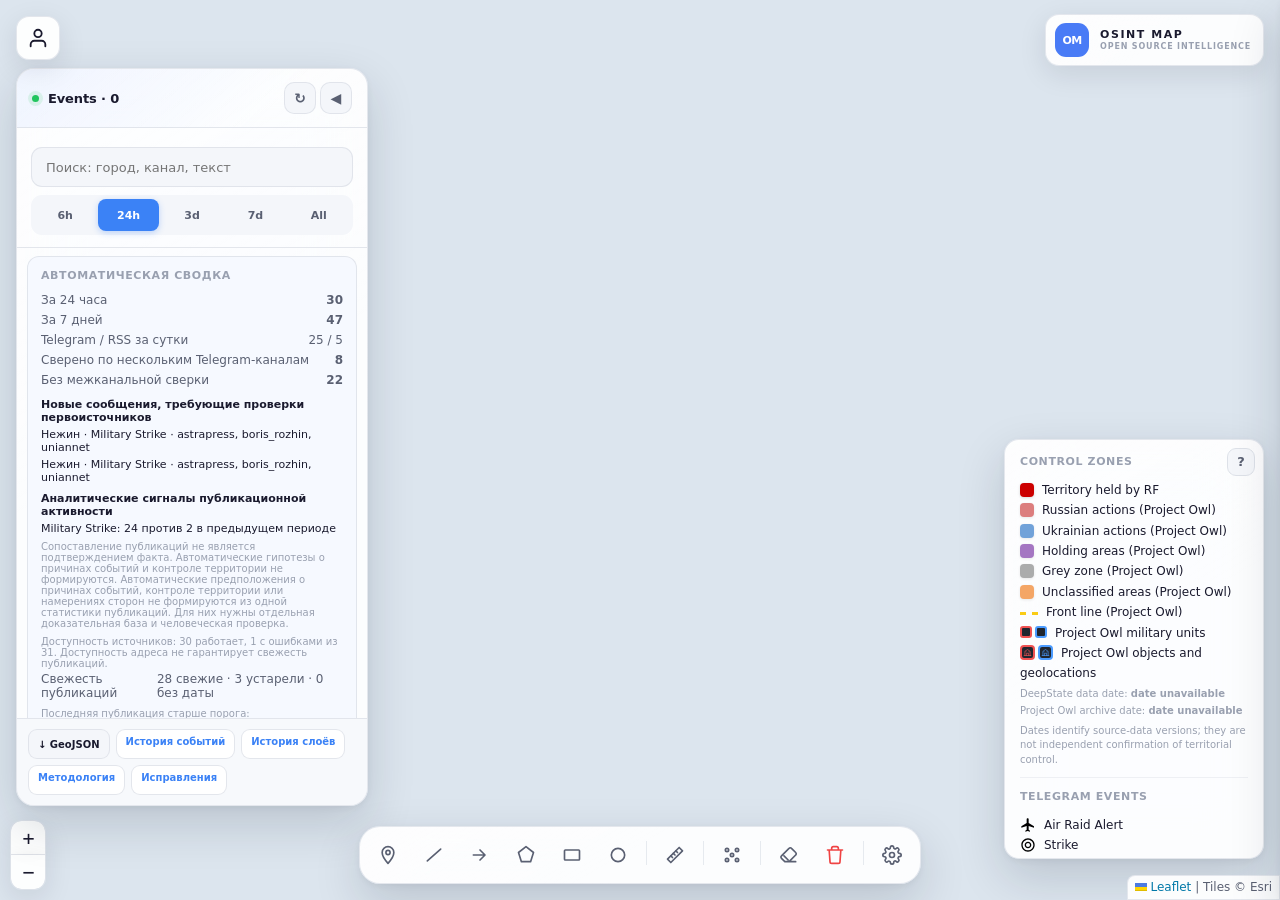
==== commit 4007cfad: "Refresh redesign stylesheet cache" ====
--- a/index.html
+++ b/index.html
@@ -895,7 +895,7 @@
     }
 
   </style>
-  <link rel="stylesheet" href="./redesign-v2.css?v=3" />
+  <link rel="stylesheet" href="./redesign-v2.css?v=4" />
 </head>
 <body>
   <div id="mapBrand" aria-label="OSINT Map"><span class="brand-mark">OM</span><span class="brand-copy"><strong>OSINT MAP</strong><small>OPEN SOURCE INTELLIGENCE</small></span></div>
--- a/redesign-v2.css
+++ b/redesign-v2.css
@@ -624,3 +624,81 @@
 #toolbar button .tooltip { border-color: var(--ui-line); background: var(--ui-panel); backdrop-filter: blur(22px); -webkit-backdrop-filter: blur(22px); }
 #settingsPanel { background: linear-gradient(150deg, rgba(255,255,255,.12), transparent 48%), var(--ui-panel); }
 #zoneEditorPanel .cat-btn.active { border-color: transparent; box-shadow: inset 0 0 0 1px color-mix(in srgb, var(--accent) 32%, transparent); }
+
+
+/* Keep Telegram event cards clean: remove decorative outline strokes. */
+.leaflet-popup.telegram-event-popup .leaflet-popup-content-wrapper,
+.leaflet-popup.telegram-event-popup .leaflet-popup-tip {
+  border: 0 !important;
+}
+/* Keep liquid-glass event cards free of inner outline strokes. */
+#eventsPanel .event-item,
+#eventsPanel .event-item:hover,
+#eventsPanel .event-item.cross-side {
+  border: 0 !important;
+  outline: 0 !important;
+}
+#eventsPanel .event-item.cross-side {
+  padding-left: 13px !important;
+}
+.leaflet-popup.telegram-event-popup .leaflet-popup-content-wrapper,
+.leaflet-popup.telegram-event-popup .leaflet-popup-tip {
+  border: 0 !important;
+  outline: 0 !important;
+}
+.leaflet-popup.telegram-event-popup .source-meta,
+.leaflet-popup.telegram-event-popup .source-meta *,
+.leaflet-popup.telegram-event-popup .cross-side-signal {
+  border: 0 !important;
+  outline: 0 !important;
+}
+
+#eventsPanel .unlocated-summary {
+  margin: 9px 10px 10px;
+  padding: 11px 12px;
+  border: 0;
+  border-radius: 12px;
+  background: var(--bg-input);
+  color: var(--text-secondary);
+}
+#eventsPanel .unlocated-summary__head {
+  display: flex;
+  align-items: center;
+  justify-content: space-between;
+  gap: 10px;
+  color: var(--text-main);
+  font-size: 12px;
+  font-weight: 700;
+}
+#eventsPanel .unlocated-summary__count {
+  min-width: 24px;
+  padding: 3px 7px;
+  border-radius: 7px;
+  background: var(--accent-soft);
+  color: var(--accent);
+  text-align: center;
+  font-variant-numeric: tabular-nums;
+}
+#eventsPanel .unlocated-summary p {
+  margin: 7px 0 0;
+  font-size: 10px;
+  line-height: 1.45;
+  color: var(--text-muted);
+}
+#eventsPanel .unlocated-summary__days {
+  display: flex;
+  flex-wrap: wrap;
+  gap: 6px;
+  margin-top: 8px;
+}
+#eventsPanel .unlocated-summary__day {
+  padding: 4px 6px;
+  border-radius: 6px;
+  background: color-mix(in srgb, var(--bg-panel) 65%, transparent);
+  font-size: 10px;
+  color: var(--text-muted);
+}
+#eventsPanel .unlocated-summary__day strong {
+  color: var(--text-main);
+  font-variant-numeric: tabular-nums;
+}
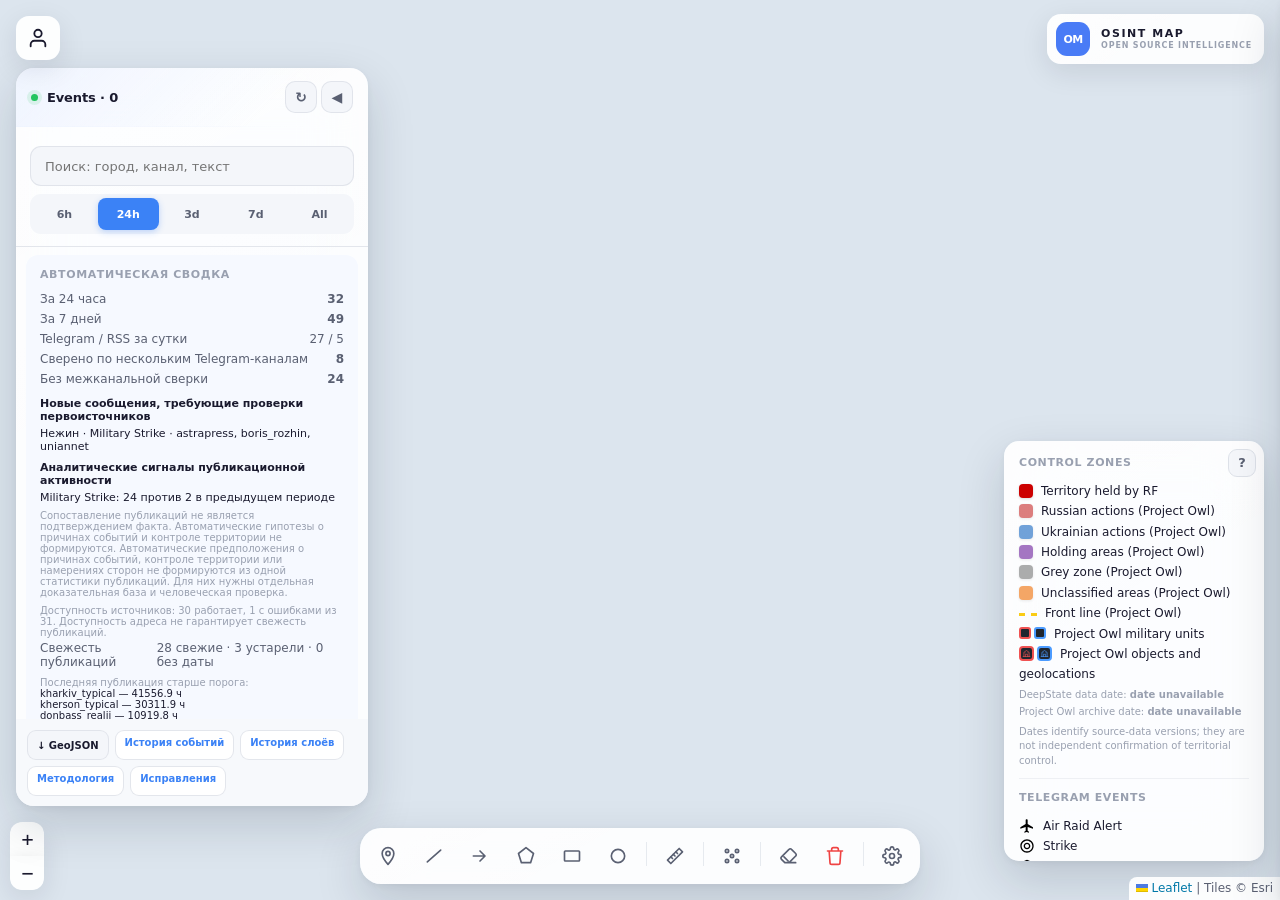
==== commit b643850d: "Refresh liquid-glass stylesheet cache" ====
--- a/index.html
+++ b/index.html
@@ -895,7 +895,7 @@
     }
 
   </style>
-  <link rel="stylesheet" href="./redesign-v2.css?v=4" />
+  <link rel="stylesheet" href="./redesign-v2.css?v=5" />
 </head>
 <body>
   <div id="mapBrand" aria-label="OSINT Map"><span class="brand-mark">OM</span><span class="brand-copy"><strong>OSINT MAP</strong><small>OPEN SOURCE INTELLIGENCE</small></span></div>
--- a/redesign-v2.css
+++ b/redesign-v2.css
@@ -702,3 +702,46 @@
   color: var(--text-main);
   font-variant-numeric: tabular-nums;
 }
+
+
+/* Glass surfaces: remove the visible frame, including the dark-mode inset highlight. */
+body.dark {
+  --ui-glow: 0 24px 65px rgba(0,0,0,.42), 0 1px 3px rgba(0,0,0,.22);
+}
+
+#mapBrand,
+#userBtn,
+#eventsPanel,
+#toolbar,
+.info.legend,
+#settingsPanel,
+#zoneEditorPanel,
+#loginModal,
+#zoneAIModal,
+#zoneEditBar,
+#owlLoader,
+#mobileToggle button,
+.leaflet-control-zoom,
+.leaflet-control-layers,
+.leaflet-control-attribution,
+.leaflet-tooltip,
+.leaflet-popup-content-wrapper,
+.leaflet-popup-tip {
+  border: 0 !important;
+  outline: 0;
+}
+
+/* Remove structural divider strokes that can read as a second frame. */
+#eventsPanel .panel-header,
+#eventsPanel .event-tools,
+#eventsPanel .summary-box,
+#zoneEditorPanel h4,
+#settingsPanel .settings-header {
+  border-color: transparent !important;
+}
+
+.leaflet-control-zoom a,
+.leaflet-control-layers-toggle,
+#mobileToggle button {
+  border: 0 !important;
+}
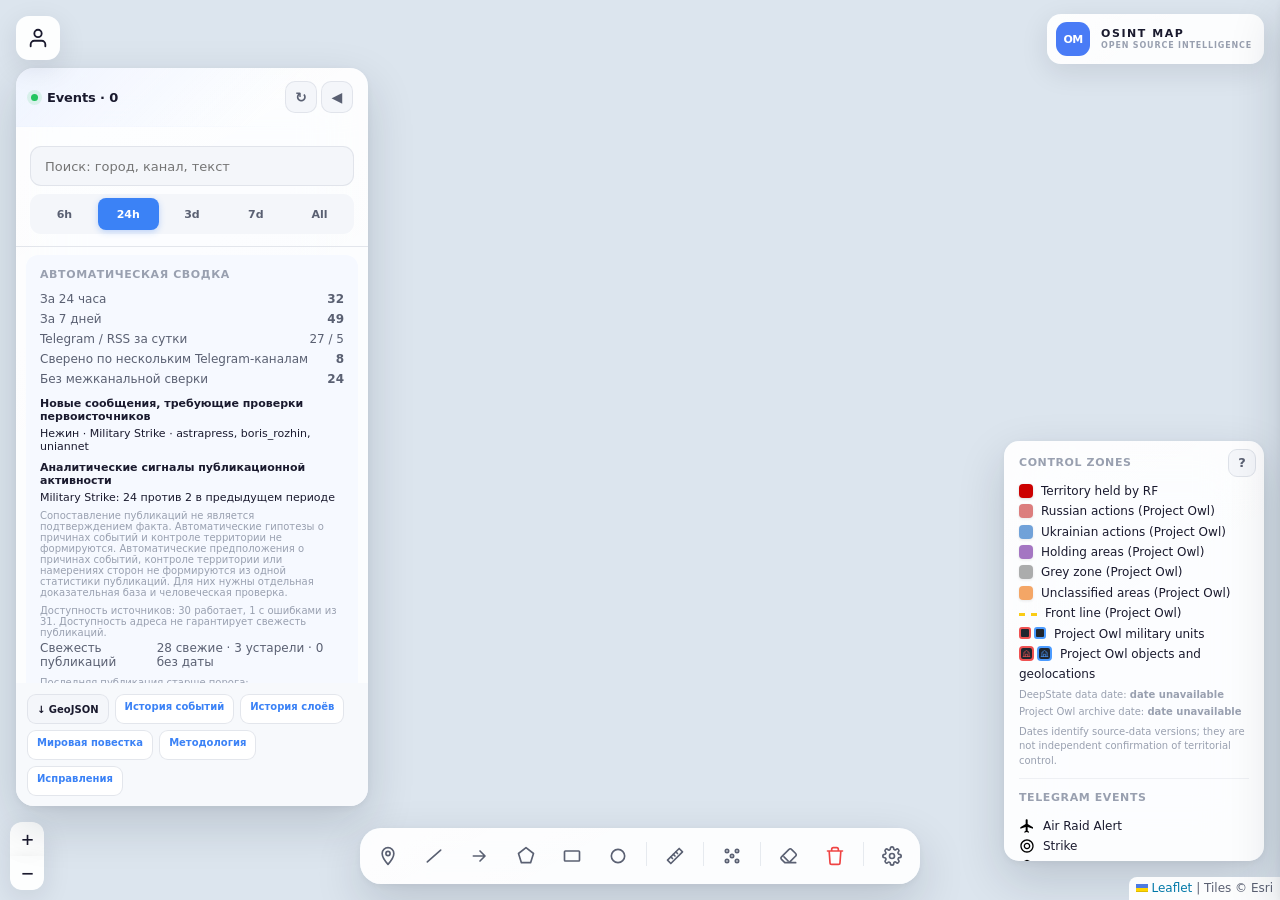
==== commit 402b0cae: "Link public affairs page from map events panel" ====
--- a/index.html
+++ b/index.html
@@ -1016,6 +1016,7 @@
       <button type="button" id="exportEventsGeoJSON">↓ GeoJSON</button>
       <a href="./data/event-history/index.json">История событий</a>
       <a href="./territory-history.html">История слоёв</a>
+      <a href="./public-affairs.html">Мировая повестка</a>
       <a href="./methodology.html">Методология</a>
       <a href="./corrections.html">Исправления</a>
     </div>
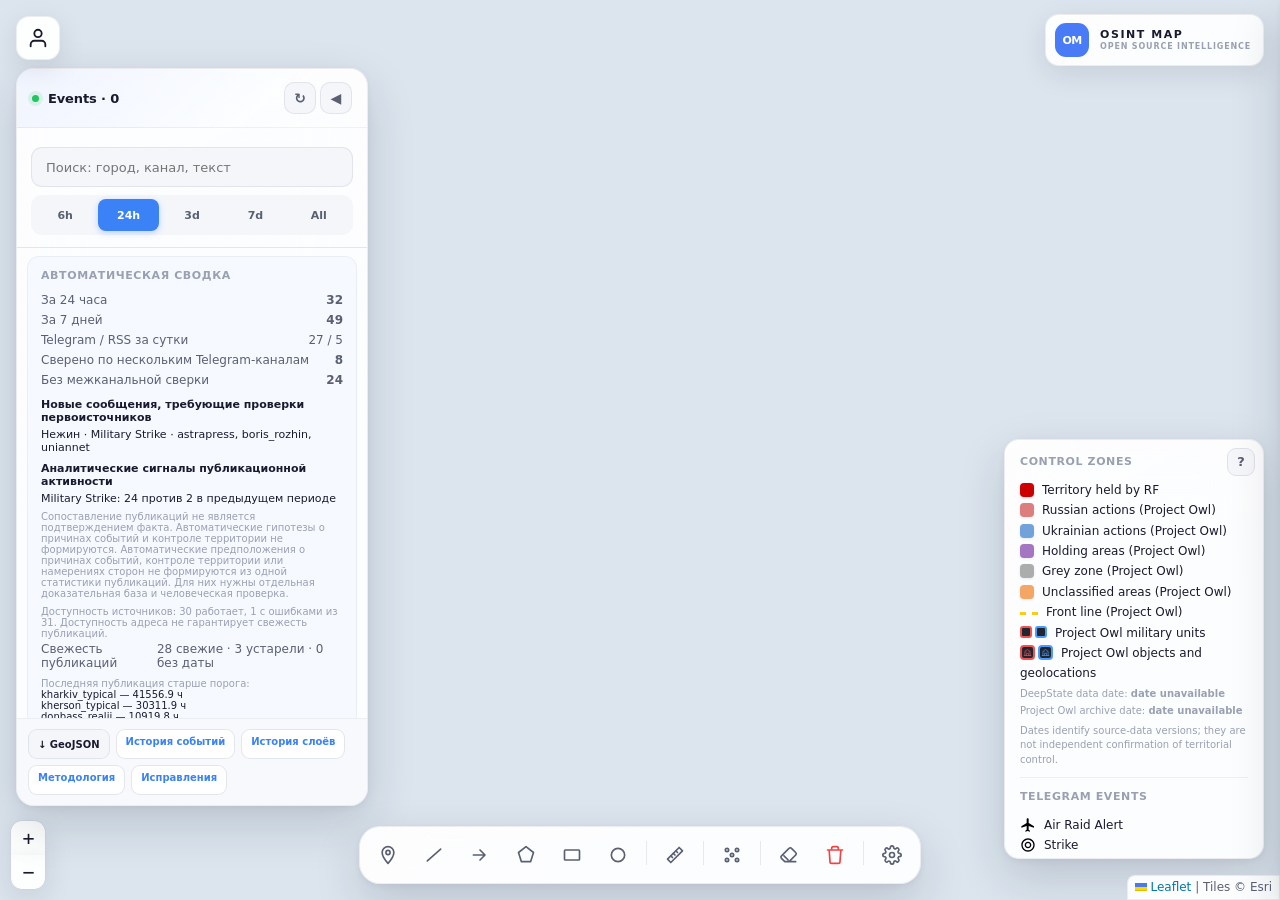
==== commit dd7f6fc0: "Refresh stylesheet cache for soft glass edges" ====
--- a/index.html
+++ b/index.html
@@ -895,7 +895,7 @@
     }
 
   </style>
-  <link rel="stylesheet" href="./redesign-v2.css?v=5" />
+  <link rel="stylesheet" href="./redesign-v2.css?v=6" />
 </head>
 <body>
   <div id="mapBrand" aria-label="OSINT Map"><span class="brand-mark">OM</span><span class="brand-copy"><strong>OSINT MAP</strong><small>OPEN SOURCE INTELLIGENCE</small></span></div>
@@ -1016,7 +1016,6 @@
       <button type="button" id="exportEventsGeoJSON">↓ GeoJSON</button>
       <a href="./data/event-history/index.json">История событий</a>
       <a href="./territory-history.html">История слоёв</a>
-      <a href="./public-affairs.html">Мировая повестка</a>
       <a href="./methodology.html">Методология</a>
       <a href="./corrections.html">Исправления</a>
     </div>
--- a/redesign-v2.css
+++ b/redesign-v2.css
@@ -745,3 +745,82 @@
 #mobileToggle button {
   border: 0 !important;
 }
+
+
+/* Soft glass edges: keep surfaces visually separated without a hard frame. */
+:root {
+  --ui-line: color-mix(in srgb, var(--text-main) 7%, transparent);
+}
+body.dark {
+  --ui-line: rgba(235, 243, 255, .075);
+}
+
+/* Outer glass surfaces get a quiet 1px hairline rather than a fully absent edge. */
+#mapBrand,
+#userBtn,
+#eventsPanel,
+#toolbar,
+.info.legend,
+#settingsPanel,
+#zoneEditorPanel,
+#loginModal,
+#zoneAIModal,
+#zoneEditBar,
+#owlLoader,
+#mobileToggle button,
+.leaflet-control-zoom,
+.leaflet-control-layers,
+.leaflet-control-attribution,
+.leaflet-tooltip,
+.leaflet-popup-content-wrapper,
+.leaflet-popup-tip {
+  border: 1px solid var(--ui-line) !important;
+  outline: 0;
+}
+
+/* Subtle card edges help distinguish separate event rows without drawing boxes. */
+#eventsPanel .event-item,
+#eventsPanel .event-item:hover,
+#eventsPanel .event-item.cross-side {
+  border: 1px solid color-mix(in srgb, var(--text-main) 5%, transparent) !important;
+}
+body.dark #eventsPanel .event-item,
+body.dark #eventsPanel .event-item:hover,
+body.dark #eventsPanel .event-item.cross-side {
+  border-color: rgba(235, 243, 255, .045) !important;
+}
+#eventsPanel .event-item:hover {
+  border-color: color-mix(in srgb, var(--text-main) 10%, transparent) !important;
+}
+body.dark #eventsPanel .event-item:hover {
+  border-color: rgba(235, 243, 255, .085) !important;
+}
+
+/* Quiet inner surfaces and separators: definition without strong contrast. */
+#eventsPanel .unlocated-summary,
+#eventsPanel .summary-box,
+.leaflet-popup.telegram-event-popup .source-meta,
+.leaflet-popup.telegram-event-popup .cross-side-signal {
+  border: 1px solid color-mix(in srgb, var(--text-main) 5%, transparent) !important;
+}
+body.dark #eventsPanel .unlocated-summary,
+body.dark #eventsPanel .summary-box,
+body.dark .leaflet-popup.telegram-event-popup .source-meta,
+body.dark .leaflet-popup.telegram-event-popup .cross-side-signal {
+  border-color: rgba(235, 243, 255, .045) !important;
+}
+
+#eventsPanel .panel-header,
+#eventsPanel .event-tools,
+#eventsPanel .summary-box,
+#zoneEditorPanel h4,
+#settingsPanel .settings-header {
+  border-color: color-mix(in srgb, var(--text-main) 5%, transparent) !important;
+}
+body.dark #eventsPanel .panel-header,
+body.dark #eventsPanel .event-tools,
+body.dark #eventsPanel .summary-box,
+body.dark #zoneEditorPanel h4,
+body.dark #settingsPanel .settings-header {
+  border-color: rgba(235, 243, 255, .045) !important;
+}
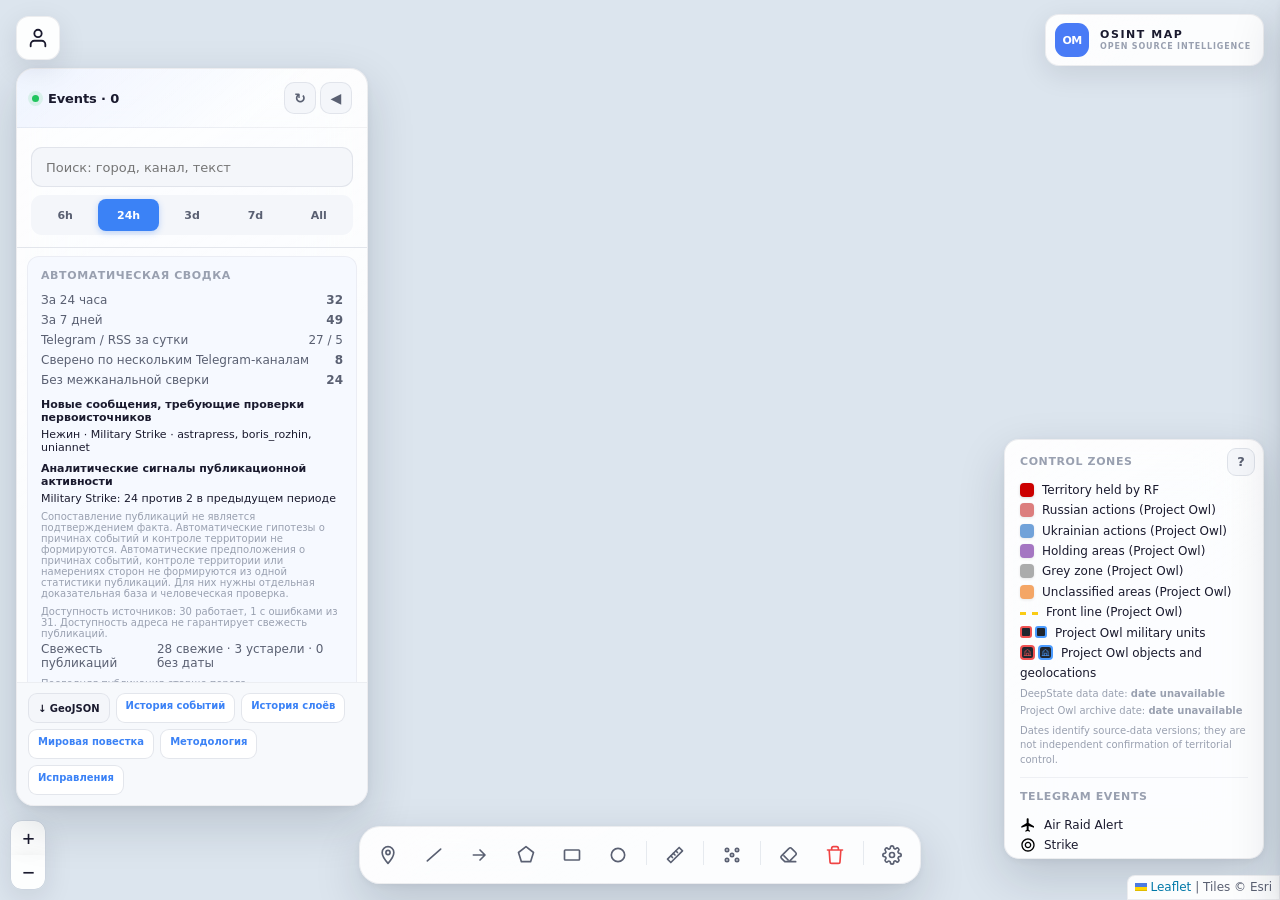
==== commit 748960f3: "Merge pull request #59 from freeosintmaper/soft-glass-edges-2026-11-28 Restore subtle hairline borde" ====
--- a/index.html
+++ b/index.html
@@ -1016,6 +1016,7 @@
       <button type="button" id="exportEventsGeoJSON">↓ GeoJSON</button>
       <a href="./data/event-history/index.json">История событий</a>
       <a href="./territory-history.html">История слоёв</a>
+      <a href="./public-affairs.html">Мировая повестка</a>
       <a href="./methodology.html">Методология</a>
       <a href="./corrections.html">Исправления</a>
     </div>
